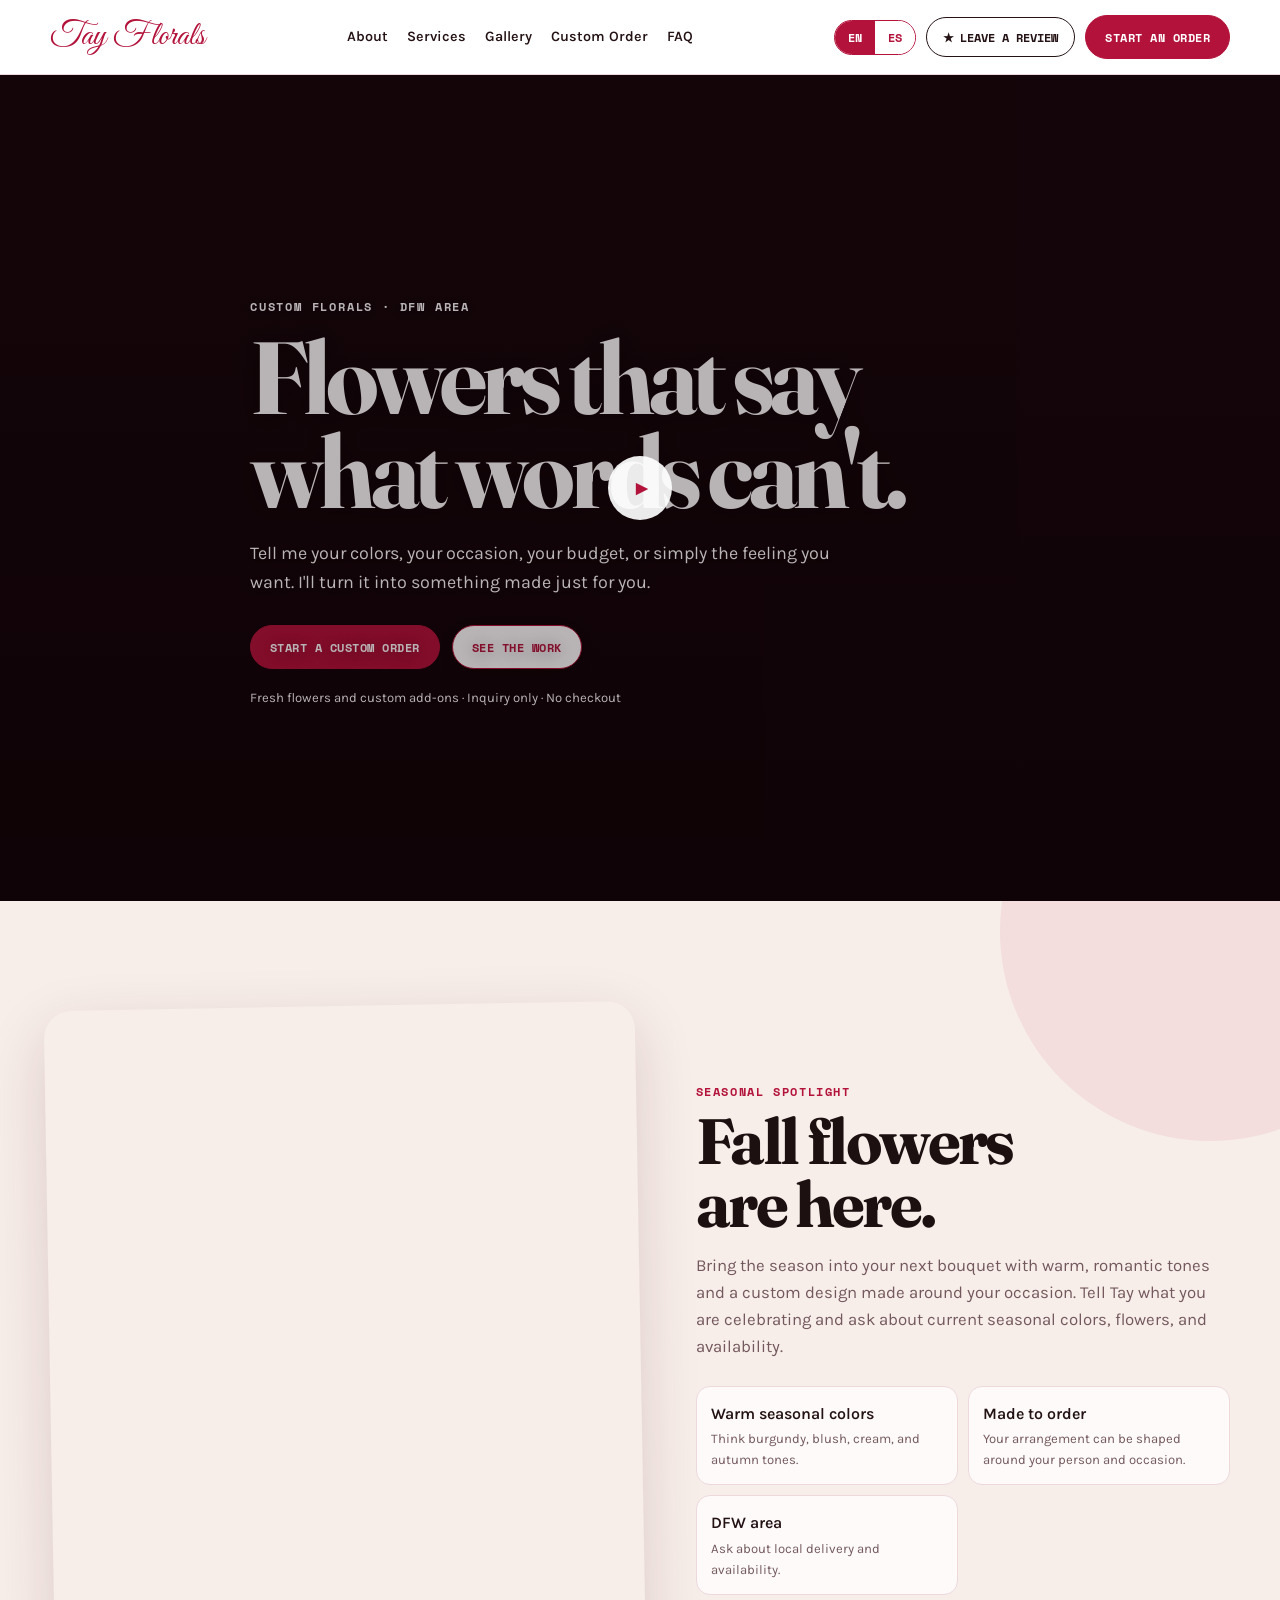
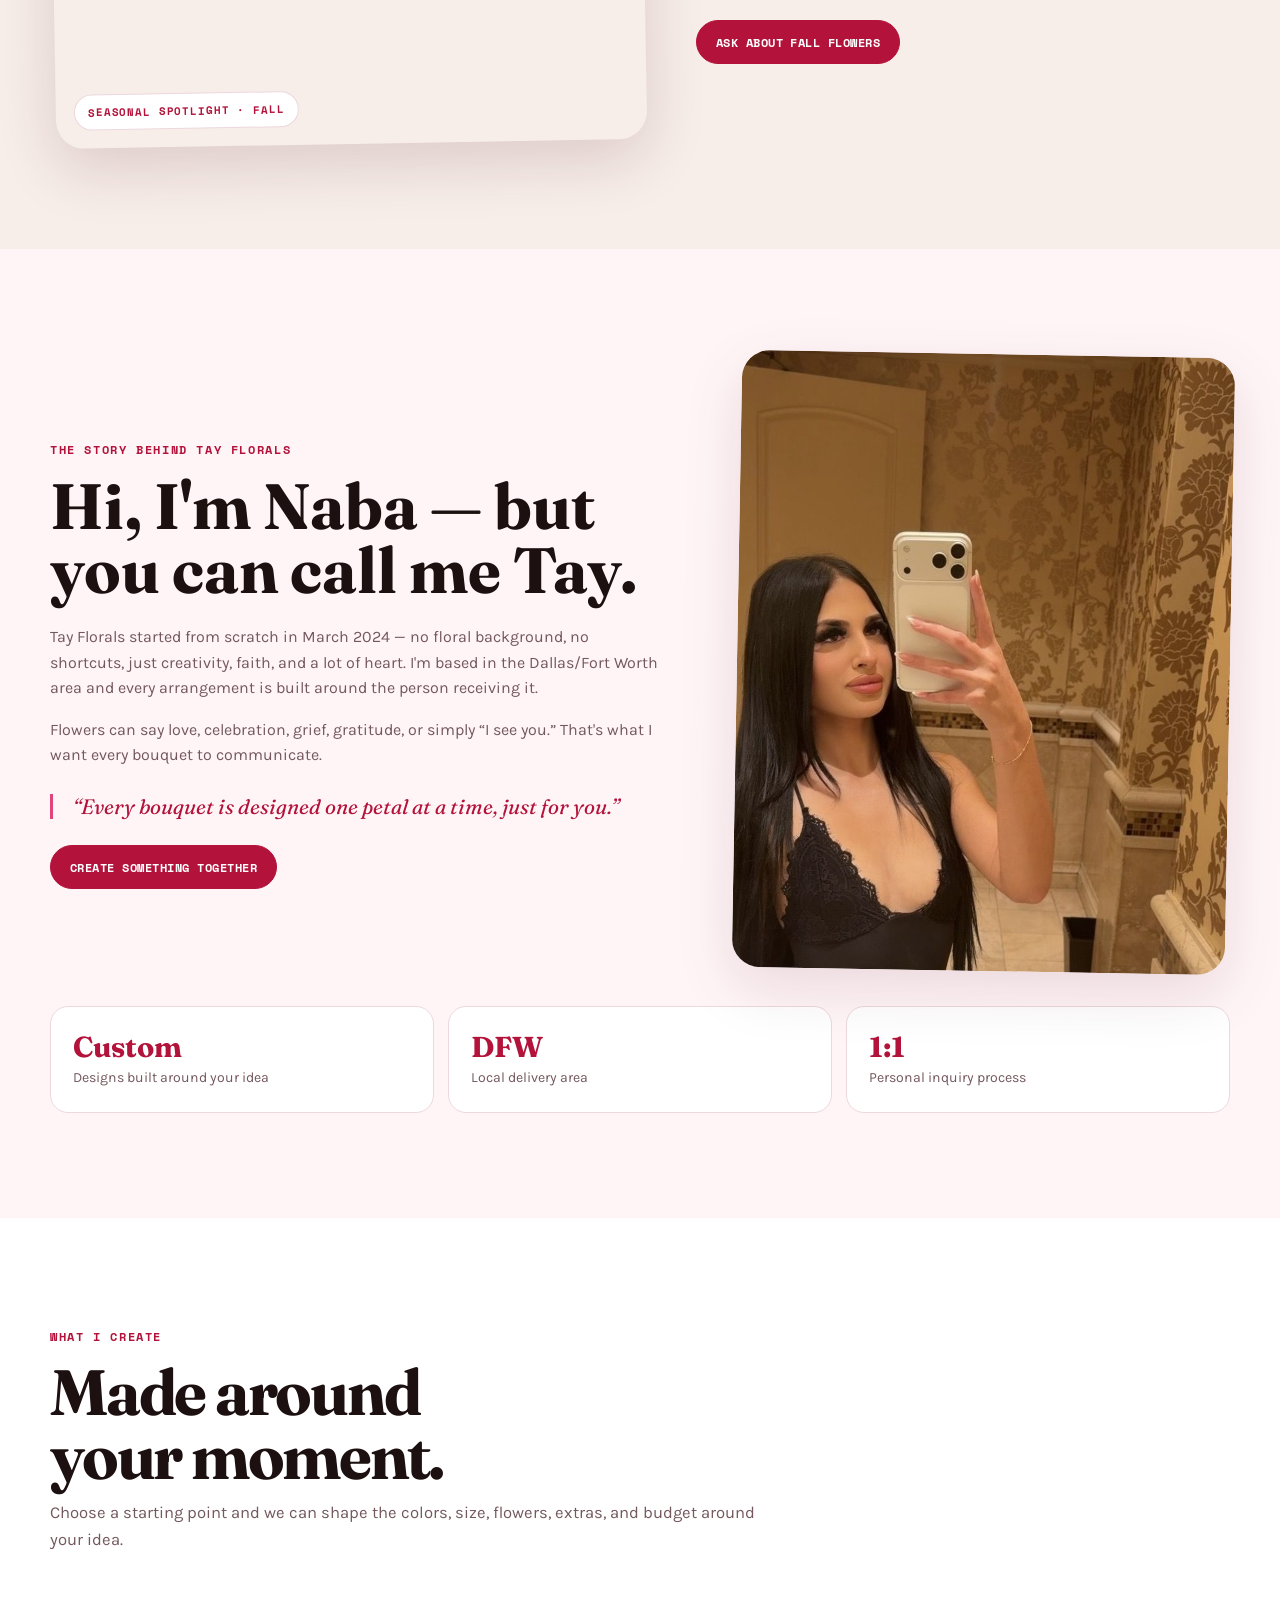
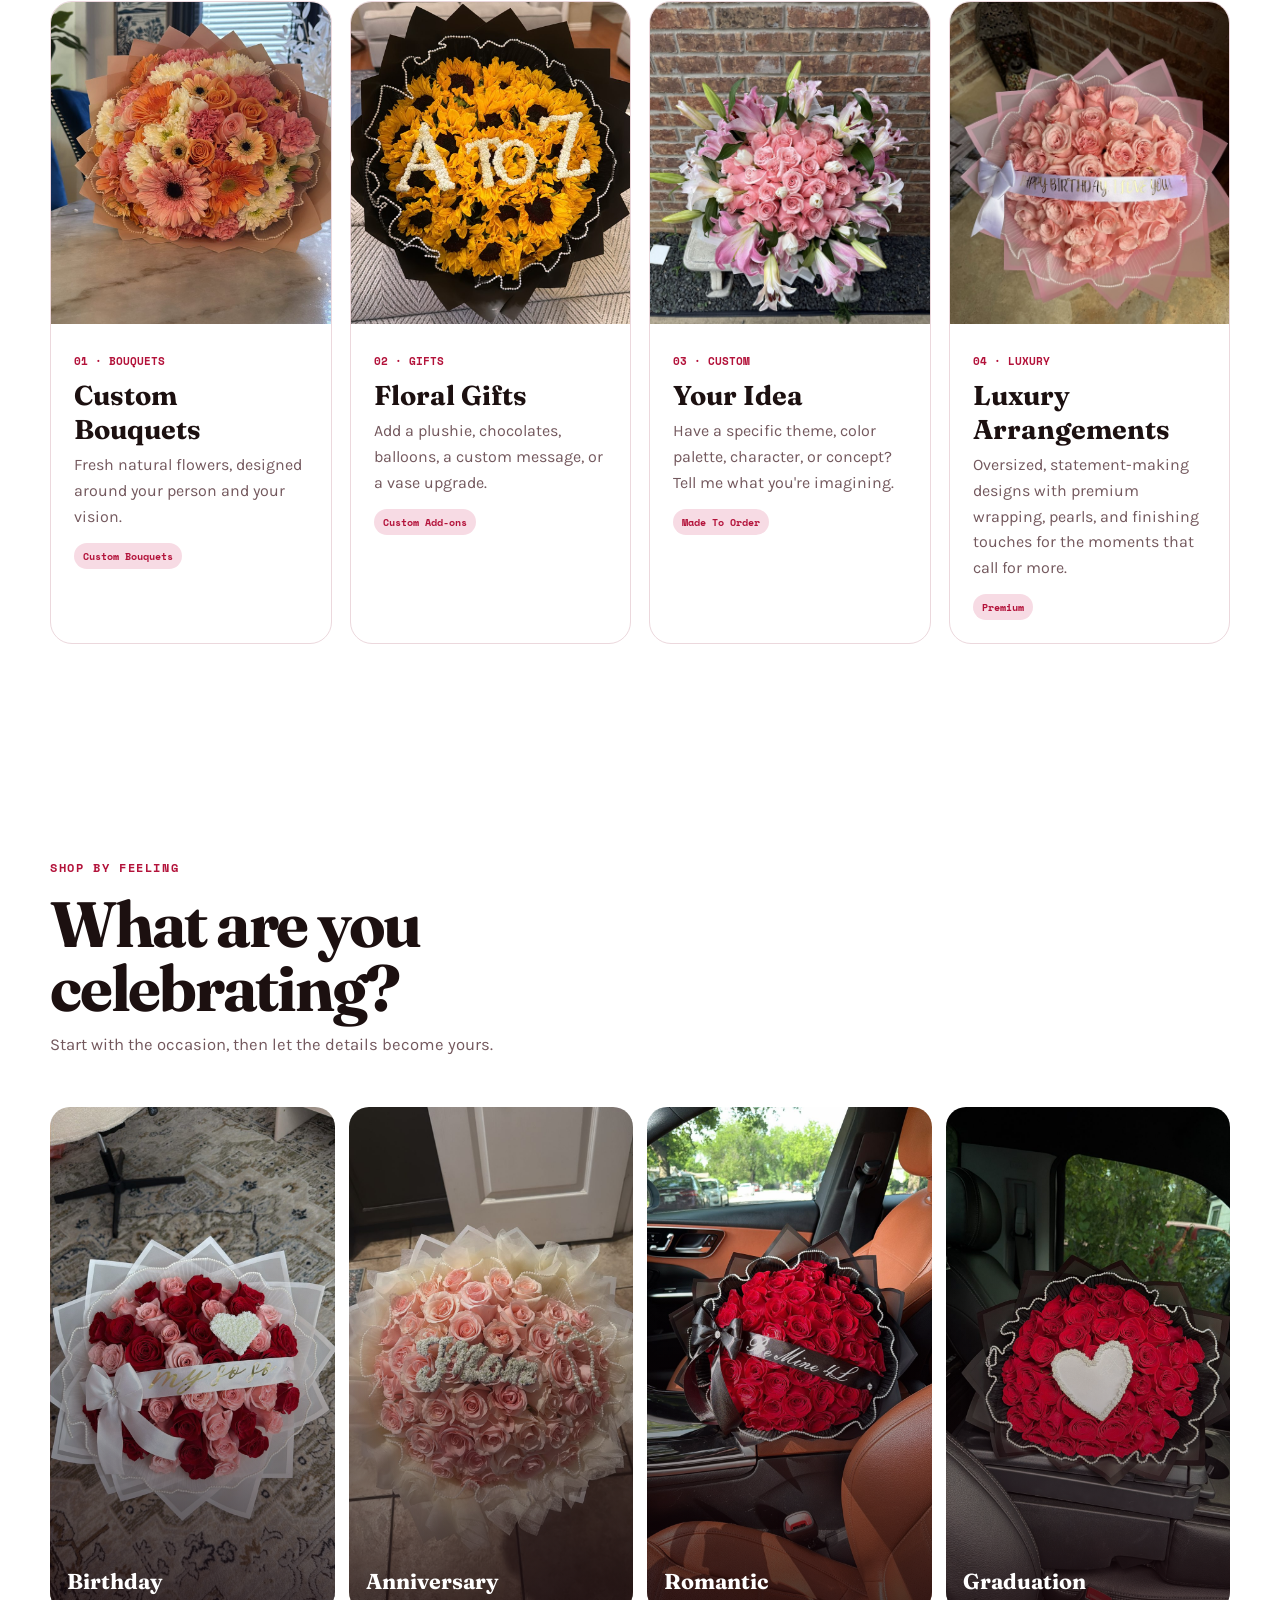
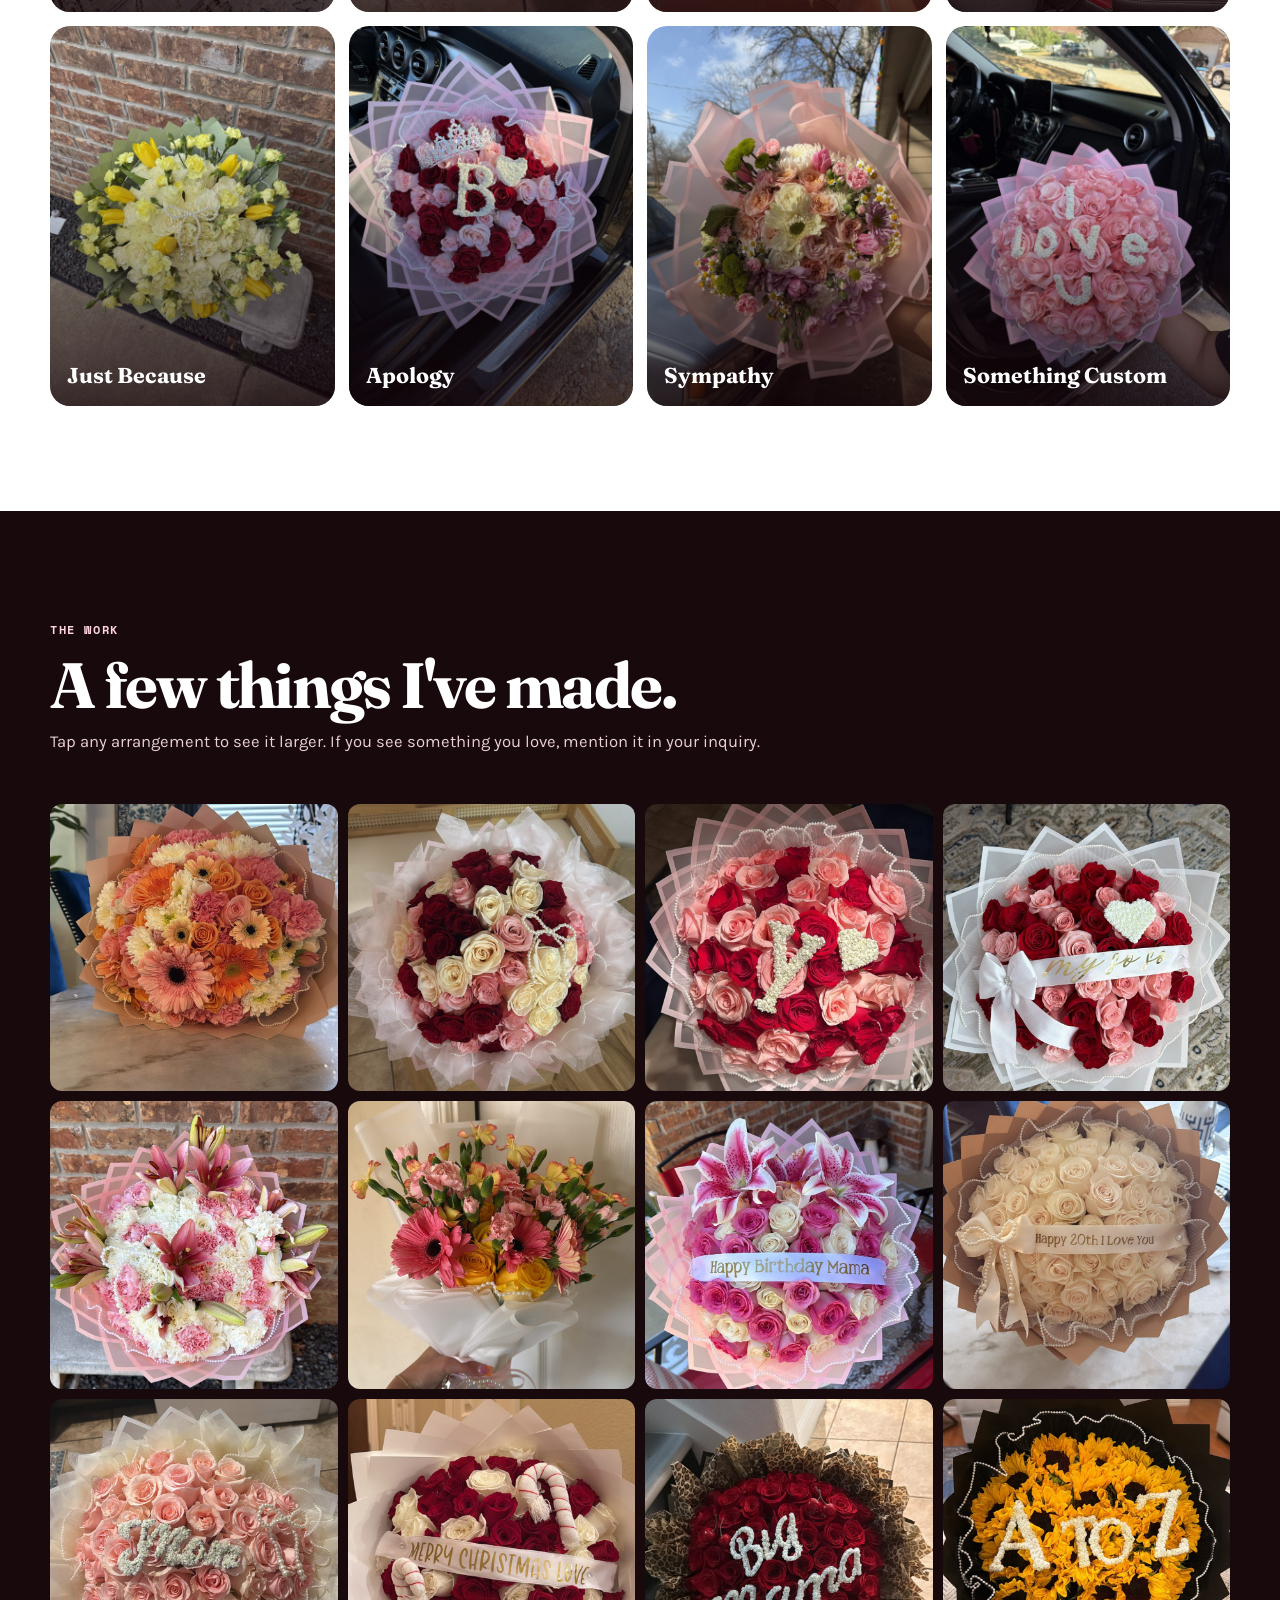
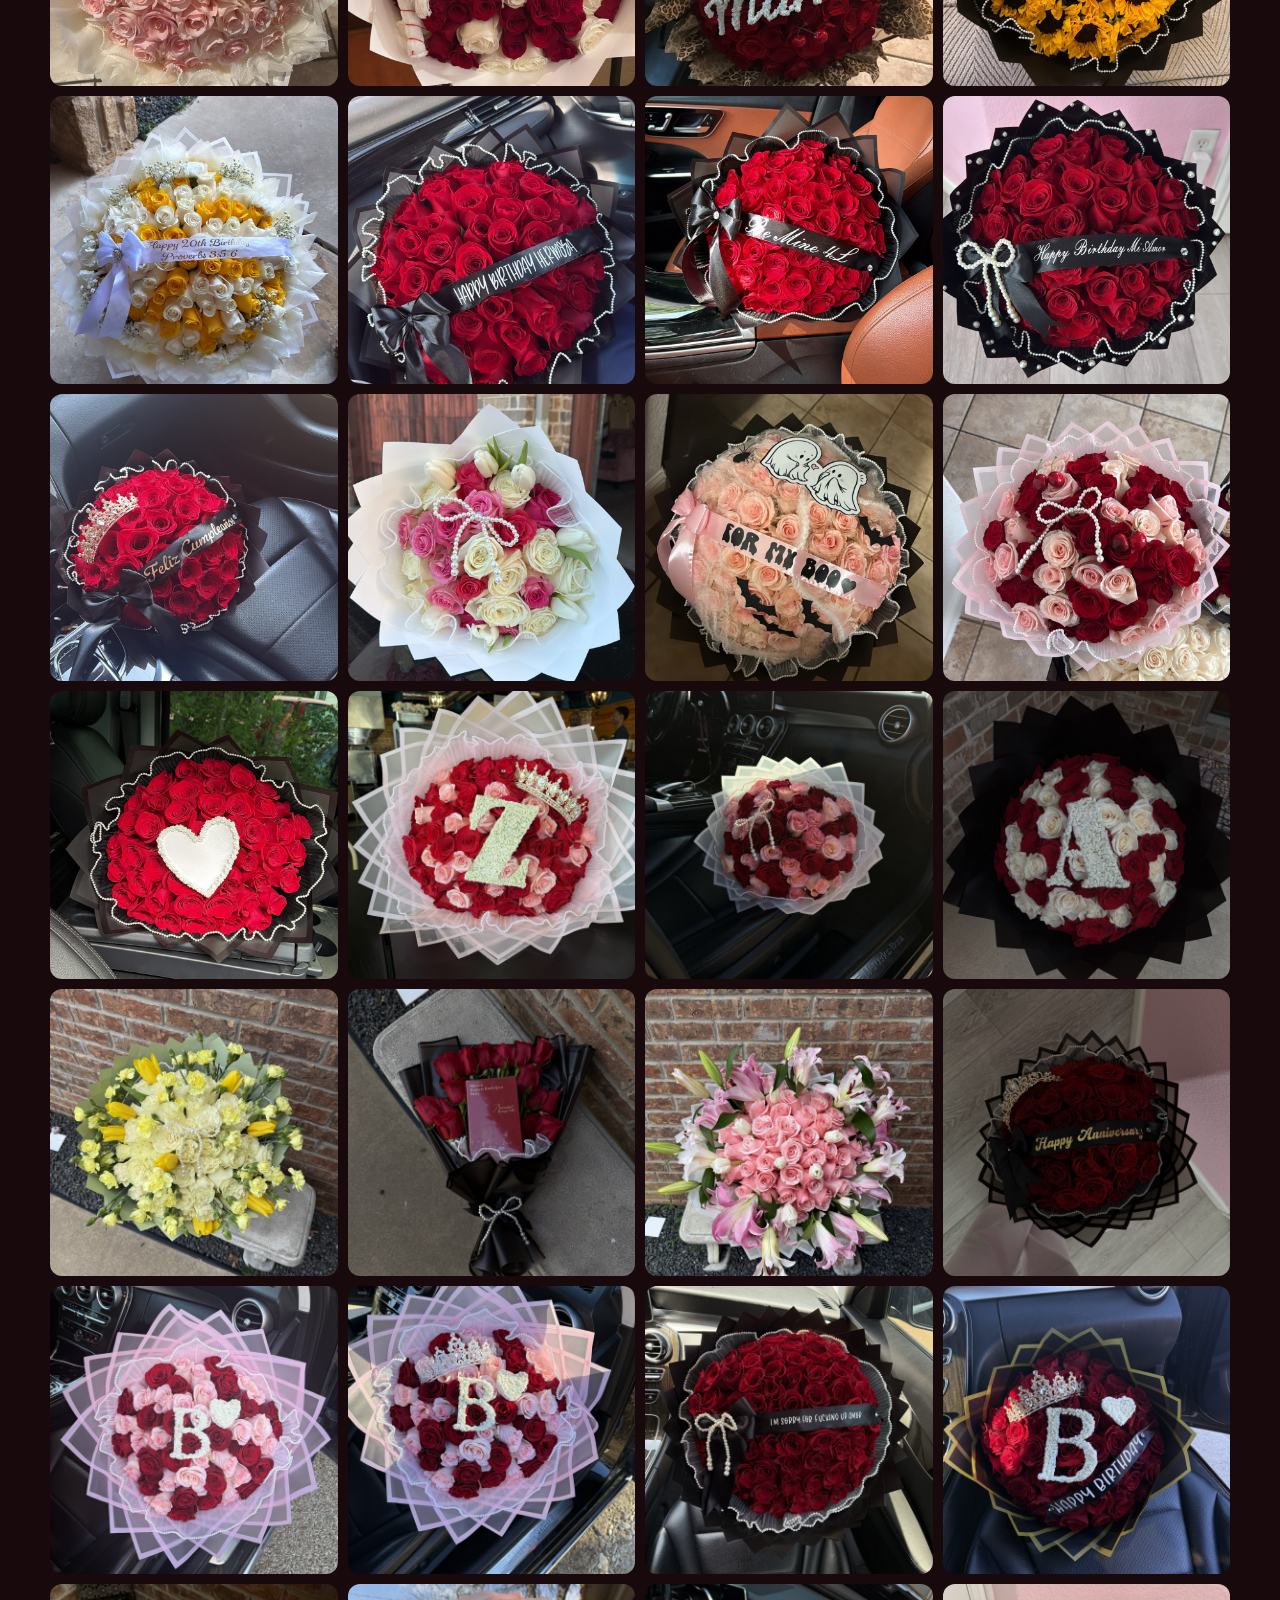
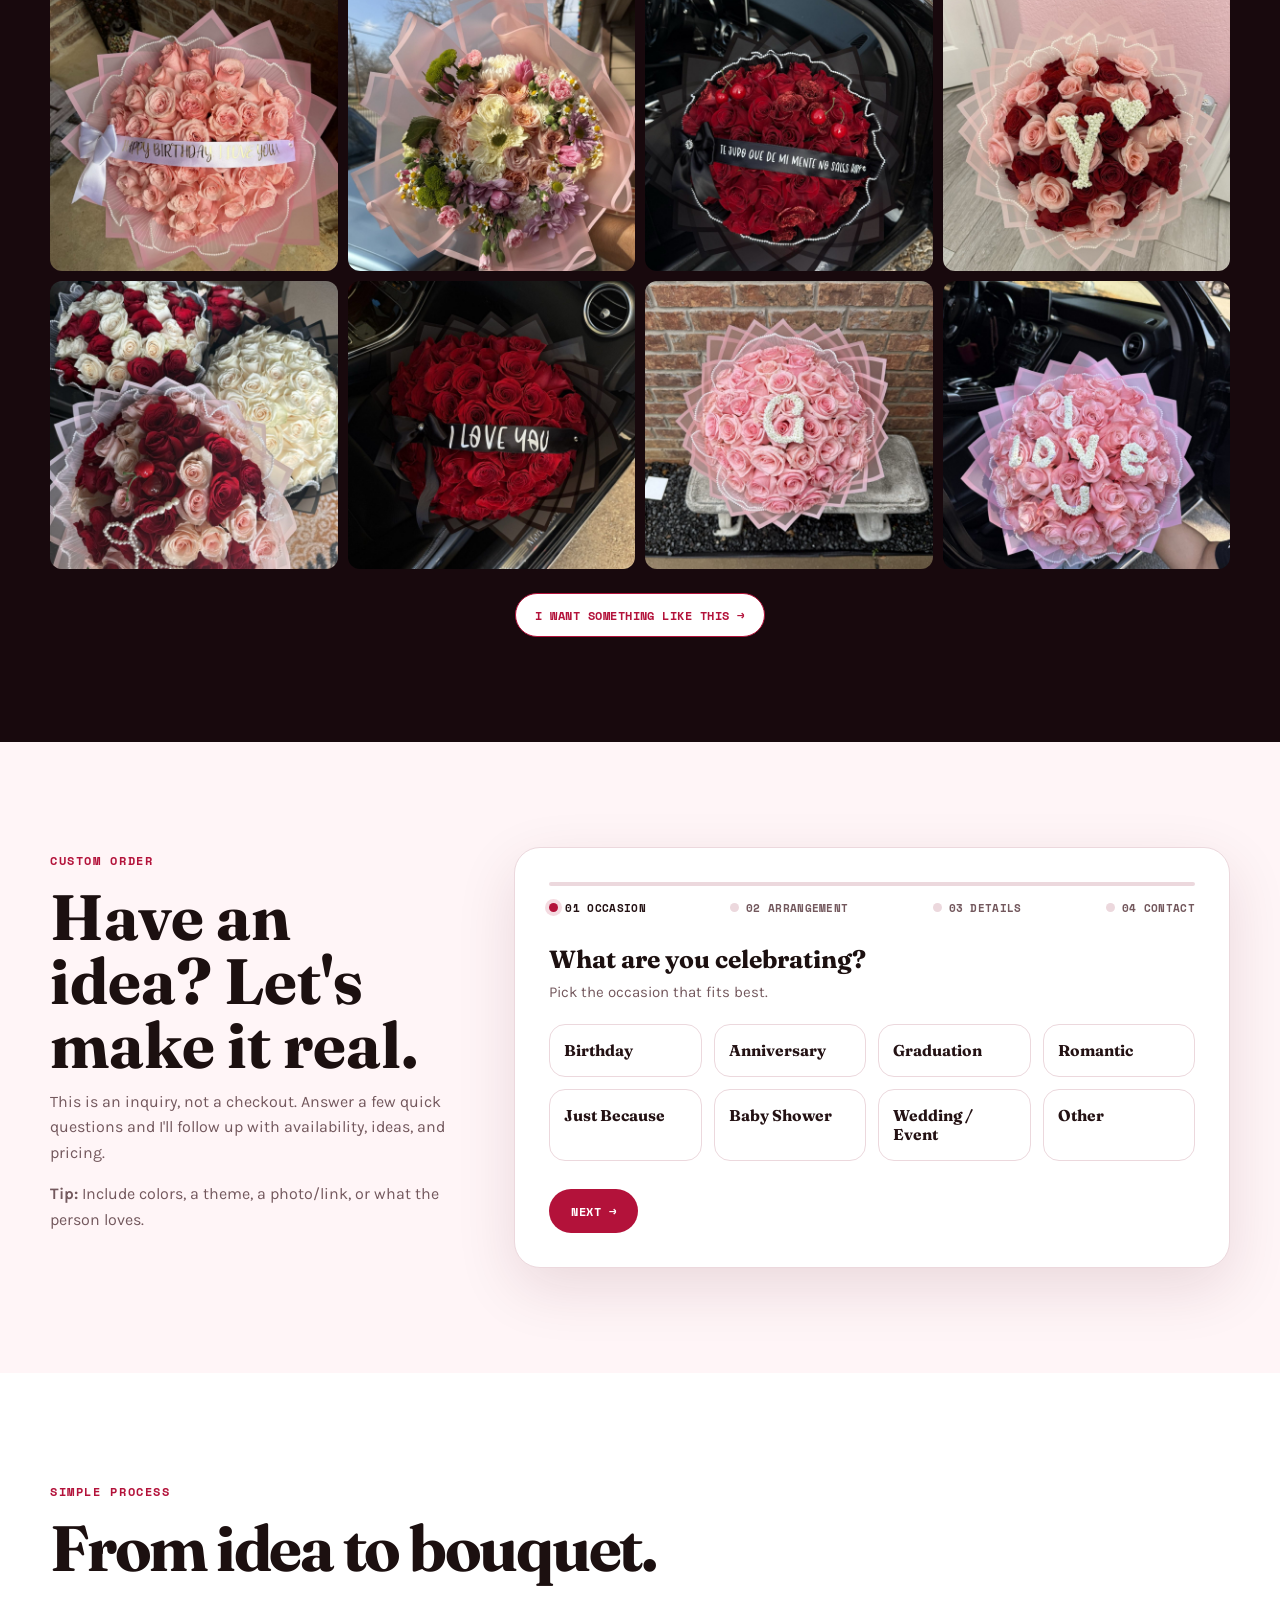
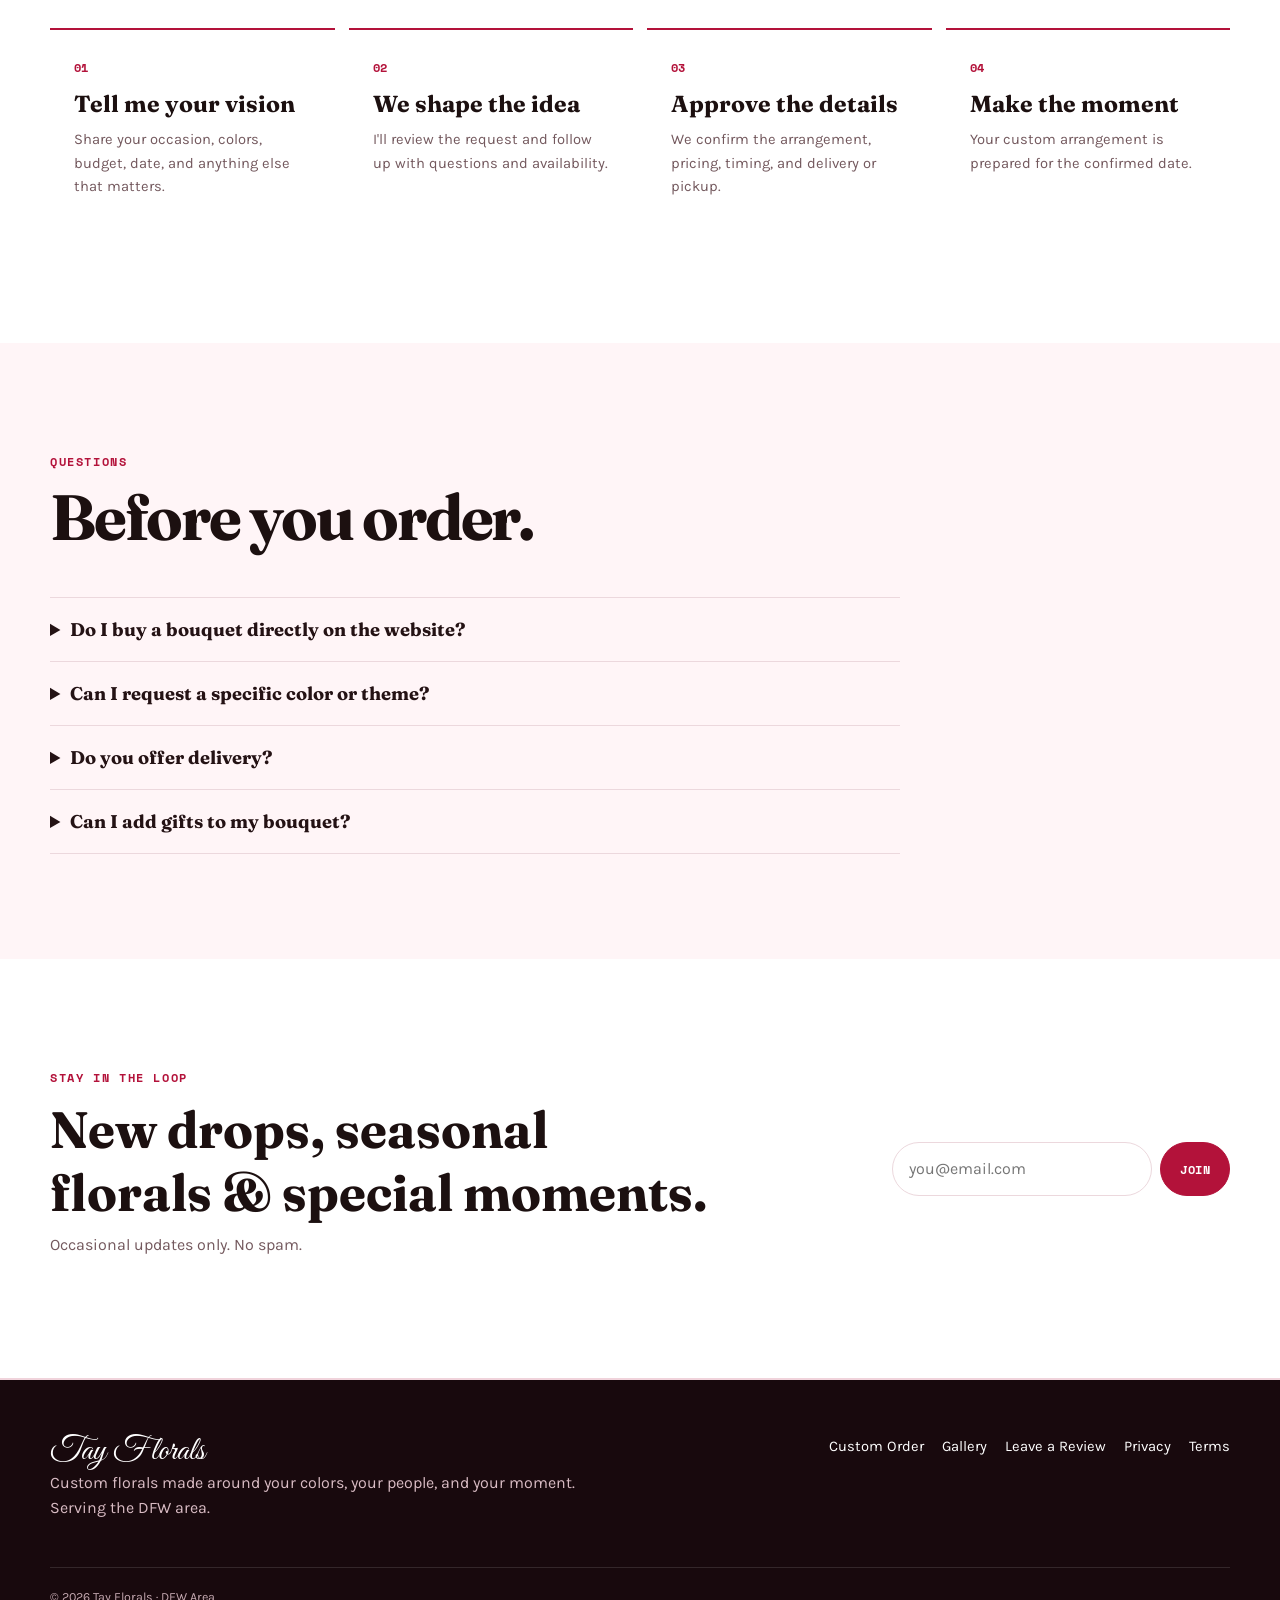
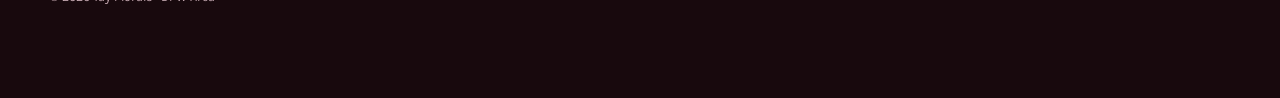
==== index.html @ 1d7110c0 "Add multi-step inquiry wizard, header review/lang updates, flower favicon Replace single-page inquir" ====
<!doctype html>
<html lang="en">
<head>
<meta charset="UTF-8">
<meta name="viewport" content="width=device-width, initial-scale=1.0">
<meta name="theme-color" content="#b3123a">
<meta name="description" content="Tay Florals creates custom bouquets and floral gifts across the DFW area. Fresh flowers, custom add-ons, and local delivery.">
<meta property="og:type" content="website"><meta property="og:site_name" content="Tay Florals"><meta property="og:title" content="Tay Florals | Custom Florals in DFW"><meta property="og:description" content="Flowers made around your person, your colors, and your moment.">
<title>Tay Florals | Custom Florals in DFW</title>
<link rel="icon" href="data:image/svg+xml,<svg xmlns=%22http://www.w3.org/2000/svg%22 viewBox=%220 0 100 100%22><text y=%22.9em%22 font-size=%2290%22>🌸</text></svg>">
<link rel="preconnect" href="https://fonts.googleapis.com"><link rel="stylesheet" href="https://fonts.googleapis.com/css2?family=Fraunces:ital,opsz,wght@0,9..144,500;0,9..144,600;0,9..144,700;0,9..144,900;1,9..144,500;1,9..144,600&family=Karla:wght@400;500;600;700&family=Space+Mono:wght@400;700&family=Great+Vibes&display=swap"><link rel="stylesheet" href="assets/site.css">
<style>
:root{--r:#b3123a;--p:#f7dbe4;--b:#fff5f7;--i:#241214;--m:#73585d;--l:#ecd8dd;--d:#18090d;--s:0 20px 60px rgba(86,17,35,.12)}*{box-sizing:border-box}html{scroll-behavior:smooth}body{background:#fff;color:var(--i);font-family:Karla,sans-serif;line-height:1.6}a{color:inherit}.w{width:min(1180px,calc(100% - 40px));margin:auto}.ey{font:700 .72rem/1 "Space Mono",monospace;letter-spacing:.14em;text-transform:uppercase;color:var(--r)}
.nav{position:sticky;top:0;z-index:100;background:rgba(255,255,255,.94);backdrop-filter:blur(18px);border-bottom:1px solid var(--l)}.navin{min-height:74px;display:flex;align-items:center;justify-content:space-between;gap:20px}.logo{font:400 2.15rem/1 "Great Vibes",cursive;color:var(--r);text-decoration:none}.links{display:flex;gap:19px;align-items:center}.links a{font-size:.9rem;font-weight:600;text-decoration:none}.links a:hover{color:var(--r)}.actions{display:flex;align-items:center;gap:10px}.lang{display:flex;border:1.5px solid var(--r);border-radius:999px;overflow:hidden}.lang button{border:0;background:#fff;padding:8px 13px;font:700 .72rem "Space Mono",monospace;color:var(--r);cursor:pointer}.lang button.active{background:var(--r);color:#fff}.reviewBtn{display:inline-flex;align-items:center;gap:6px;padding:10px 16px;border-radius:999px;border:1.5px solid var(--i);color:var(--i);text-decoration:none;font:700 .76rem "Space Mono",monospace;text-transform:uppercase;transition:.2s;white-space:nowrap}.reviewBtn:hover{background:var(--i);color:#fff}.menu{display:none;border:1px solid var(--l);background:#fff;border-radius:8px;padding:8px}.menu span{display:block;width:20px;height:2px;background:var(--i);margin:4px}.btn{display:inline-flex;align-items:center;justify-content:center;border-radius:999px;padding:12px 19px;border:1px solid var(--r);background:var(--r);color:#fff;text-decoration:none;font:700 .76rem "Space Mono",monospace;text-transform:uppercase;transition:.2s}.btn:hover{transform:translateY(-2px);box-shadow:0 10px 25px rgba(179,18,58,.2)}.btn.light{background:#fff;color:var(--r)}
.hero{min-height:calc(100svh - 74px);position:relative;overflow:hidden;background:var(--d);display:grid;align-items:end;padding:0}.media{position:absolute;inset:0;display:grid;grid-template-columns:repeat(3,1fr);gap:3px}.media div{overflow:hidden}.media video{width:100%;height:100%;object-fit:cover;filter:saturate(.9);pointer-events:none}.hero:after{content:"";position:absolute;inset:0;background:linear-gradient(180deg,rgba(20,4,9,.08),rgba(20,4,9,.22) 42%,rgba(20,4,9,.86))}.heroPlayBtn{display:none;position:absolute;inset:0;z-index:3;width:100%;height:100%;align-items:center;justify-content:center;background:rgba(20,4,9,.3);border:0;cursor:pointer}.heroPlayBtn.show{display:flex}.heroPlayBtn span{width:64px;height:64px;border-radius:50%;background:rgba(255,255,255,.92);display:flex;align-items:center;justify-content:center;font-size:1.3rem;color:var(--r);padding-left:4px}.heroCopy{position:relative;z-index:2;color:#fff;padding:100px 0 70px;max-width:780px}.kicker{font:700 .75rem "Space Mono",monospace;letter-spacing:.15em;text-transform:uppercase;color:#ffdce6}.hero h1{font:700 clamp(3.2rem,8vw,7.2rem)/.92 Fraunces,serif;letter-spacing:-.045em;margin:15px 0 22px;color:#fff}.hero h1 em{font-weight:500}.hero p{font-size:1.12rem;max-width:620px;color:#fff0f3}.heroBtns{display:flex;flex-wrap:wrap;gap:12px;margin-top:28px}.heroNote{margin-top:18px;font-size:.82rem;color:#ffdfe7}
.sec{padding:105px 0}.blush{background:var(--b)}.dark{background:var(--d);color:#fff}.head{max-width:720px;margin-bottom:48px}.head h2{font:700 clamp(2.3rem,5vw,4.4rem)/1 Fraunces,serif;letter-spacing:-.035em;margin:12px 0}.head p{color:var(--m);font-size:1.04rem}.dark .head p{color:#e9cfd6}.story{display:grid;grid-template-columns:1fr .8fr;gap:70px;align-items:center}.story h2{font:700 clamp(2.4rem,5vw,4.5rem)/1 Fraunces,serif;margin:12px 0 22px}.story p{max-width:64ch;color:var(--m)}.quote{font:italic 1.3rem Fraunces,serif;color:var(--r)!important;margin:26px 0}.photo{border-radius:28px;overflow:hidden;box-shadow:var(--s);transform:rotate(1deg)}.photo img{width:100%;aspect-ratio:4/5;object-fit:cover}.proof{display:grid;grid-template-columns:repeat(3,1fr);gap:14px;margin-top:35px}.proof div{background:#fff;border:1px solid var(--l);border-radius:18px;padding:22px}.proof strong{display:block;font:700 1.8rem Fraunces,serif;color:var(--r)}.proof span{font-size:.88rem;color:var(--m)}
.services{display:grid;grid-template-columns:repeat(4,1fr);gap:18px}.service{background:#fff;border:1px solid var(--l);border-radius:22px;overflow:hidden;transition:.25s}.service:hover{transform:translateY(-5px);box-shadow:var(--s)}.serviceImg{aspect-ratio:4/4.6;overflow:hidden;background:var(--p)}.serviceImg img{width:100%;height:100%;object-fit:cover}.serviceBody{padding:23px}.num{font:700 .67rem "Space Mono",monospace;color:var(--r)}.service h3{font:700 1.7rem Fraunces,serif;margin:6px 0}.service p{color:var(--m);margin:0}.tag{display:inline-block;margin-top:14px;padding:5px 9px;border-radius:999px;background:var(--p);color:var(--r);font:700 .65rem "Space Mono",monospace}
.choice{display:grid;grid-template-columns:1fr 1fr;gap:18px}.choiceCard{border:1px solid var(--l);border-radius:24px;padding:34px;background:#fff}.choiceCard.featured{background:var(--r);color:#fff;border-color:var(--r)}.choiceCard h3{font:700 2rem Fraunces,serif;margin:8px 0}.choiceCard p{color:var(--m)}.choiceCard.featured p{color:#ffe6ed}.list{padding:0;margin:22px 0 0;list-style:none}.list li{padding:10px 0;border-top:1px solid var(--l)}.featured .list li{border-color:rgba(255,255,255,.2)}
.occasions{display:grid;grid-template-columns:repeat(4,1fr);gap:14px}.occasion{position:relative;min-height:210px;border-radius:20px;overflow:hidden;text-decoration:none;background:#ddd}.occasion img{width:100%;height:100%;object-fit:cover;transition:transform .4s}.occasion:after{content:"";position:absolute;inset:0;background:linear-gradient(transparent 30%,rgba(20,5,9,.78))}.occasion span{position:absolute;z-index:2;bottom:17px;left:17px;color:#fff;font:700 1.35rem Fraunces,serif}.occasion:hover img{transform:scale(1.05)}
.gallery{display:grid;grid-template-columns:repeat(4,1fr);gap:10px}.gallery button{padding:0;border:0;background:none;aspect-ratio:1;overflow:hidden;border-radius:12px;cursor:pointer}.gallery img{width:100%;height:100%;object-fit:cover;transition:.35s}.gallery button:hover img{transform:scale(1.05)}.center{text-align:center;margin-top:24px}.modal{position:fixed;inset:0;z-index:200;background:rgba(12,3,6,.9);display:none;align-items:center;justify-content:center;padding:25px}.modal.open{display:flex}.modal img{max-width:min(92vw,900px);max-height:88vh;object-fit:contain;border-radius:12px}.modal button{position:absolute;top:18px;right:22px;border:0;background:#fff;border-radius:999px;width:42px;height:42px;font-size:1.5rem;cursor:pointer}
.order{display:grid;grid-template-columns:.75fr 1.25fr;gap:35px;align-items:start}.orderCopy{position:sticky;top:110px}.orderCopy h2{font:700 clamp(2.5rem,5vw,4.3rem)/1 Fraunces,serif;margin:12px 0}.orderCopy p{color:var(--m)}.form{background:#fff;border:1px solid var(--l);border-radius:26px;padding:30px;box-shadow:var(--s)}.form h3{font:700 1.45rem Fraunces,serif;margin:0 0 18px}.grid{display:grid;grid-template-columns:1fr 1fr;gap:14px}.field{display:flex;flex-direction:column;gap:6px;margin-bottom:14px}.field.full{grid-column:1/-1}.field label{font:700 .7rem "Space Mono",monospace;text-transform:uppercase}.field input,.field select,.field textarea{width:100%;border:1px solid var(--l);border-radius:10px;background:#fff;padding:12px 13px;font:inherit;color:var(--i)}.field textarea{min-height:120px;resize:vertical}.field input:focus,.field select:focus,.field textarea:focus{outline:2px solid #f0a3b9;border-color:var(--r)}.note{font-size:.78rem;color:var(--m);margin-top:12px}
.wizard{background:#fff;border:1px solid var(--l);border-radius:26px;padding:34px;box-shadow:var(--s)}.wizProgress{margin-bottom:28px}.wizBarTrack{height:4px;background:var(--l);border-radius:999px;overflow:hidden;margin-bottom:14px}.wizBarFill{height:100%;width:10%;background:var(--r);border-radius:999px;transition:width .4s ease}.wizGroups{display:flex;justify-content:space-between;gap:8px;flex-wrap:wrap}.wizGroups span{font:700 .66rem "Space Mono",monospace;text-transform:uppercase;color:var(--m);letter-spacing:.03em;position:relative;padding-left:16px}.wizGroups span:before{content:"";position:absolute;left:0;top:3px;width:9px;height:9px;border-radius:50%;background:var(--l);transition:.25s}.wizGroups span.done:before{background:var(--r)}.wizGroups span.active{color:var(--i)}.wizGroups span.active:before{background:var(--r);box-shadow:0 0 0 4px rgba(179,18,58,.15)}.wizStepLabel{display:none;font:700 .7rem "Space Mono",monospace;text-transform:uppercase;color:var(--r)}.wizStep{display:none}.wizStep.active{display:block;animation:wizIn .35s ease}@keyframes wizIn{from{opacity:0;transform:translateY(8px)}to{opacity:1;transform:none}}.wizStep h3{font:700 1.55rem Fraunces,serif;margin:0 0 6px}.wizStep .wizSub{color:var(--m);margin:0 0 20px;font-size:.94rem}.wizCards{display:grid;grid-template-columns:repeat(auto-fill,minmax(148px,1fr));gap:12px}.wizCard{border:1.5px solid var(--l);border-radius:16px;padding:16px 14px;background:#fff;cursor:pointer;text-align:left;font:inherit;color:var(--i);transition:.2s;display:flex;flex-direction:column;gap:6px}.wizCard:hover{border-color:var(--r);transform:translateY(-2px)}.wizCard.sel{border-color:var(--r);background:var(--p);box-shadow:0 6px 18px rgba(179,18,58,.15)}.wizCard strong{font:700 .98rem Fraunces,serif}.wizSwatch{width:100%;height:32px;border-radius:10px}.wizNav{display:flex;justify-content:space-between;align-items:center;margin-top:28px;gap:12px}.wizNav .btn{padding:13px 22px;border:0;cursor:pointer}.wizBack{background:none;border:0;color:var(--m);font:700 .78rem "Space Mono",monospace;text-transform:uppercase;cursor:pointer;padding:10px 4px}.wizBack:hover{color:var(--r)}.wizBack[hidden]{visibility:hidden}.wizHint{margin-top:14px;padding:12px 14px;border-radius:12px;background:var(--p);color:var(--r);font-size:.85rem;display:none;line-height:1.5}.wizHint.show{display:block}.wizField{display:flex;flex-direction:column;gap:6px;margin-top:16px}.wizField label{font:700 .7rem "Space Mono",monospace;text-transform:uppercase;color:var(--m)}.wizField input,.wizField textarea{border:1px solid var(--l);border-radius:10px;padding:12px 13px;font:inherit;color:var(--i);width:100%}.wizField textarea{min-height:120px;resize:vertical}.wizField input:focus,.wizField textarea:focus{outline:2px solid #f0a3b9;border-color:var(--r)}.wizRow{display:grid;grid-template-columns:1fr 1fr;gap:14px}.wizReveal{display:none;margin-top:18px}.wizReveal.show{display:block;animation:wizIn .3s ease}.wizSummary{border:1px solid var(--l);border-radius:16px;overflow:hidden}.wizSummary div{display:flex;justify-content:space-between;gap:14px;padding:12px 16px;border-top:1px solid var(--l);font-size:.9rem}.wizSummary div:first-child{border-top:0}.wizSummary b{color:var(--m);font:700 .66rem "Space Mono",monospace;text-transform:uppercase;min-width:110px}.wizSummary span{text-align:right;color:var(--i)}.wizDone{text-align:center;padding:20px 4px}.wizDone .emoji{font-size:2.6rem}.wizDone h3{font:700 2rem Fraunces,serif;margin:14px 0 8px}.wizDone p{color:var(--m);max-width:46ch;margin:0 auto 22px}.wizUpload{border:1.5px dashed var(--l);border-radius:14px;padding:16px;text-align:center;cursor:pointer;color:var(--m);font-size:.85rem;display:block}.wizUpload:hover{border-color:var(--r);color:var(--r)}.wizFileName{font-size:.8rem;color:var(--r);margin-top:8px;display:none}.wizErr{color:var(--r);font-size:.85rem;margin-top:10px;display:none}.wizErr.show{display:block}
@media(max-width:650px){.wizard{padding:22px}.wizGroups{display:none}.wizStepLabel{display:block}.wizCards{grid-template-columns:repeat(2,1fr)}.wizRow{grid-template-columns:1fr}}.steps{display:grid;grid-template-columns:repeat(4,1fr);gap:14px}.step{padding:24px;border-top:2px solid var(--r)}.step b{font:700 .72rem "Space Mono",monospace;color:var(--r)}.step h3{font:700 1.45rem Fraunces,serif;margin:10px 0}.step p{color:var(--m);font-size:.92rem}.faq{max-width:850px}.faq details{border-top:1px solid var(--l);padding:20px 0}.faq details:last-child{border-bottom:1px solid var(--l)}.faq summary{cursor:pointer;font:700 1.15rem Fraunces,serif}.faq p{color:var(--m);max-width:70ch;margin:13px 0 0}.news{display:grid;grid-template-columns:1fr auto;gap:25px;align-items:center}.news h2{font:700 clamp(2rem,4vw,3.2rem) Fraunces,serif;margin:8px 0}.news p{color:var(--m)}.newsForm{display:flex;gap:8px}.newsForm input{min-width:260px;border:1px solid var(--l);border-radius:999px;padding:13px 16px;font:inherit}
.footer{padding:55px 0 90px;background:var(--d);color:#fff}.footerGrid{display:grid;grid-template-columns:1fr auto;gap:30px}.footer p{color:#d9bcc4;max-width:55ch}.footerLinks{display:flex;gap:18px;flex-wrap:wrap}.footerLinks a{color:#fff;text-decoration:none}.bottom{margin-top:30px;padding-top:20px;border-top:1px solid rgba(255,255,255,.12);font-size:.78rem;color:#c6aab2}.sticky{display:none;position:fixed;bottom:0;left:0;right:0;z-index:90;padding:10px;background:rgba(255,255,255,.96);border-top:1px solid var(--l)}.sticky .btn{width:100%}
@media(max-width:980px){.links{display:none}.menu{display:block}.actions>.btn{display:none}.reviewBtn span{display:none}.reviewBtn{padding:10px 12px}.story,.order{grid-template-columns:1fr}.orderCopy{position:static}.services{grid-template-columns:1fr 1fr}.occasions{grid-template-columns:1fr 1fr}.steps{grid-template-columns:1fr 1fr}.news{grid-template-columns:1fr}}
@media(max-width:650px){.w{width:min(100% - 28px,1180px)}.sec{padding:72px 0}.logo{font-size:1.7rem}.actions{gap:8px}.lang button{padding:9px 12px;font-size:.74rem}.hero{min-height:auto;display:block}.media{position:static;height:38vh;min-height:220px}.hero:after{content:none}.heroCopy{padding:32px 0 44px;max-width:none;text-shadow:none}.hero h1{font-size:clamp(2.6rem,12vw,4rem);text-shadow:none}.hero p{font-size:1rem;color:#fff0f3!important;text-shadow:none}.hero .kicker,.heroNote{text-shadow:none}.services,.choice{grid-template-columns:1fr}.proof{grid-template-columns:1fr}.gallery{grid-template-columns:repeat(2,1fr)}.grid{grid-template-columns:1fr}.field.full{grid-column:auto}.form{padding:21px}.steps{grid-template-columns:1fr}.newsForm{flex-direction:column}.newsForm input{min-width:0}.sticky{display:block}.footer{padding:44px 0 100px;text-align:center}.footerGrid{grid-template-columns:1fr;gap:22px;justify-items:center;text-align:center}.footer p{max-width:36ch}.footerLinks{justify-content:center;gap:14px 20px}}
@media(prefers-reduced-motion:reduce){*{scroll-behavior:auto!important;transition:none!important}}

/* HERO READABILITY FIX */
.hero:after{background:linear-gradient(180deg,rgba(12,2,6,.38) 0%,rgba(12,2,6,.48) 34%,rgba(12,2,6,.90) 100%)!important}
.heroCopy{text-shadow:0 2px 18px rgba(0,0,0,.48)}
.hero h1{text-shadow:0 3px 24px rgba(0,0,0,.62)}
.hero p{color:#fff!important;text-shadow:0 2px 10px rgba(0,0,0,.55)}
.hero .kicker{color:#fff!important;text-shadow:0 2px 10px rgba(0,0,0,.55)}
.heroNote{color:#fff!important;text-shadow:0 2px 10px rgba(0,0,0,.55)}
.heroBtns .btn.light{box-shadow:0 5px 22px rgba(0,0,0,.22)}

/* SEASONAL SPOTLIGHT */
.seasonal{position:relative;overflow:hidden;background:#f7eee9;color:#241214}
.seasonal:before{content:"";position:absolute;width:420px;height:420px;border-radius:50%;background:rgba(179,18,58,.07);right:-140px;top:-180px}
.seasonalGrid{display:grid;grid-template-columns:1.05fr .95fr;gap:55px;align-items:center}
.seasonalArt{position:relative;border-radius:28px;overflow:hidden;box-shadow:0 20px 60px rgba(86,17,35,.16);transform:rotate(-1deg)}
.seasonalArt img{display:block;width:100%;aspect-ratio:4/5;object-fit:cover}
.seasonalBadge{position:absolute;left:18px;bottom:18px;background:#fff;border:1px solid #ecd8dd;border-radius:999px;padding:9px 13px;font:700 .68rem "Space Mono",monospace;color:#b3123a;text-transform:uppercase;letter-spacing:.08em}
.seasonalCopy{position:relative;z-index:1}
.seasonalCopy h2{font:700 clamp(2.6rem,5vw,4.8rem)/.98 Fraunces,serif;letter-spacing:-.04em;margin:12px 0 18px}
.seasonalCopy p{max-width:58ch;color:#73585d;font-size:1.05rem}
.seasonalBullets{display:grid;grid-template-columns:1fr 1fr;gap:10px;margin:25px 0}
.seasonalBullets div{background:rgba(255,255,255,.72);border:1px solid #ecd8dd;border-radius:14px;padding:14px;font-weight:600}
.seasonalBullets span{display:block;color:#73585d;font-size:.82rem;font-weight:400;margin-top:2px}
@media(max-width:980px){.seasonalGrid{grid-template-columns:1fr;gap:35px}.seasonalArt{order:2}}
@media(max-width:650px){.seasonalBullets{grid-template-columns:1fr}.seasonalArt img{aspect-ratio:1/1}}

</style>
</head>
<body>
<header class="nav"><div class="w navin"><a class="logo" href="#home">Tay Florals</a><nav class="links"><a href="#about">About</a><a href="#services">Services</a><a href="#gallery">Gallery</a><a href="#order">Custom Order</a><a href="#faq">FAQ</a></nav><div class="actions"><div class="lang"><button class="active" data-lang="en">EN</button><button data-lang="es">ES</button></div><a class="reviewBtn" href="leave-review.html">★ <span>Leave a Review</span></a><a class="btn" href="#order">Start an Order</a><button class="menu" id="menu" aria-label="Open menu"><span></span><span></span><span></span></button></div></div></header>
<main id="home">
<section class="hero"><div class="media"><div><video src="images/hero/hero1.mp4" autoplay muted loop playsinline></video></div><div><video src="images/hero/hero2.mp4" autoplay muted loop playsinline></video></div><div><video src="images/hero/hero3.mp4" autoplay muted loop playsinline></video></div></div><button type="button" id="heroPlayBtn" class="heroPlayBtn" aria-label="Play videos"><span>&#9658;</span></button><div class="w heroCopy"><div class="kicker" data-en="Custom florals · DFW area" data-es="Flores personalizadas · Área DFW">Custom florals · DFW area</div><h1 data-en="Flowers that say what words can't." data-es="Flores que dicen lo que las palabras no pueden.">Flowers that say <em>what words can't.</em></h1><p data-en="Tell me your colors, your occasion, your budget, or simply the feeling you want. I'll turn it into something made just for you." data-es="Dime tus colores, tu ocasión, tu presupuesto o simplemente lo que quieres sentir. Yo lo convierto en algo hecho especialmente para ti.">Tell me your colors, your occasion, your budget, or simply the feeling you want. I'll turn it into something made just for you.</p><div class="heroBtns"><a class="btn" href="#order" data-en="Start a custom order" data-es="Empezar un pedido">Start a custom order</a><a class="btn light" href="#gallery" data-en="See the work" data-es="Ver el trabajo">See the work</a></div><div class="heroNote">Fresh flowers and custom add-ons · Inquiry only · No checkout</div></div></section>

<section class="sec seasonal" id="seasonal">
  <div class="w seasonalGrid">
    <div class="seasonalArt">
      <video src="images/seasonal/fall-video.mp4" autoplay muted loop playsinline style="display:block;width:100%;aspect-ratio:4/5;object-fit:cover"></video>
      <div class="seasonalBadge">Seasonal spotlight · Fall</div>
    </div>
    <div class="seasonalCopy">
      <div class="ey">Seasonal spotlight</div>
      <h2>Fall flowers are here.</h2>
      <p>Bring the season into your next bouquet with warm, romantic tones and a custom design made around your occasion. Tell Tay what you are celebrating and ask about current seasonal colors, flowers, and availability.</p>
      <div class="seasonalBullets">
        <div>Warm seasonal colors<span>Think burgundy, blush, cream, and autumn tones.</span></div>
        <div>Made to order<span>Your arrangement can be shaped around your person and occasion.</span></div>
        <div>DFW area<span>Ask about local delivery and availability.</span></div>
      </div>
      <a class="btn" href="#order">Ask about Fall Flowers</a>
    </div>
  </div>
</section>

<section id="about" class="sec blush"><div class="w story"><div><span class="ey">The story behind Tay Florals</span><h2>Hi, I'm Naba — but you can call me Tay.</h2><p>Tay Florals started from scratch in March 2024 — no floral background, no shortcuts, just creativity, faith, and a lot of heart. I'm based in the Dallas/Fort Worth area and every arrangement is built around the person receiving it.</p><p>Flowers can say love, celebration, grief, gratitude, or simply “I see you.” That's what I want every bouquet to communicate.</p><p class="quote">“Every bouquet is designed one petal at a time, just for you.”</p><a class="btn" href="#order">Create something together</a></div><div class="photo"><img src="images/about/naba.jpg" alt="Naba, owner and designer of Tay Florals" loading="lazy"></div></div><div class="w proof"><div><strong>Custom</strong><span>Designs built around your idea</span></div><div><strong>DFW</strong><span>Local delivery area</span></div><div><strong>1:1</strong><span>Personal inquiry process</span></div></div></section>
<section id="services" class="sec"><div class="w"><div class="head"><span class="ey">What I create</span><h2>Made around your moment.</h2><p>Choose a starting point and we can shape the colors, size, flowers, extras, and budget around your idea.</p></div><div class="services"><article class="service"><div class="serviceImg"><img src="images/gallery/bouquet-all-01.jpg" alt="Custom bouquet by Tay Florals" loading="lazy"></div><div class="serviceBody"><span class="num">01 · BOUQUETS</span><h3>Custom Bouquets</h3><p>Fresh natural flowers, designed around your person and your vision.</p><span class="tag">Custom Bouquets</span></div></article><article class="service"><div class="serviceImg"><img src="images/gallery/bouquet-all-12.jpg" alt="Floral gift arrangement by Tay Florals" loading="lazy"></div><div class="serviceBody"><span class="num">02 · GIFTS</span><h3>Floral Gifts</h3><p>Add a plushie, chocolates, balloons, a custom message, or a vase upgrade.</p><span class="tag">Custom Add-ons</span></div></article><article class="service"><div class="serviceImg"><img src="images/gallery/bouquet-all-27.jpg" alt="Large custom floral arrangement by Tay Florals" loading="lazy"></div><div class="serviceBody"><span class="num">03 · CUSTOM</span><h3>Your Idea</h3><p>Have a specific theme, color palette, character, or concept? Tell me what you're imagining.</p><span class="tag">Made To Order</span></div></article><article class="service"><div class="serviceImg"><img src="images/gallery/bouquet-all-33.jpg" alt="Luxury floral arrangement by Tay Florals" loading="lazy"></div><div class="serviceBody"><span class="num">04 · LUXURY</span><h3>Luxury Arrangements</h3><p>Oversized, statement-making designs with premium wrapping, pearls, and finishing touches for the moments that call for more.</p><span class="tag">Premium</span></div></article></div></div></section>
<section class="sec"><div class="w"><div class="head"><span class="ey">Shop by feeling</span><h2>What are you celebrating?</h2><p>Start with the occasion, then let the details become yours.</p></div><div class="occasions"><a class="occasion" href="#order" data-occasion="Birthday"><img src="images/gallery/bouquet-all-04.jpg" alt="Birthday bouquet"><span>Birthday</span></a><a class="occasion" href="#order" data-occasion="Anniversary"><img src="images/gallery/bouquet-all-09.jpg" alt="Anniversary bouquet"><span>Anniversary</span></a><a class="occasion" href="#order" data-occasion="Romantic"><img src="images/gallery/bouquet-all-15.jpg" alt="Romantic bouquet"><span>Romantic</span></a><a class="occasion" href="#order" data-occasion="Graduation"><img src="images/gallery/bouquet-all-21.jpg" alt="Graduation bouquet"><span>Graduation</span></a><a class="occasion" href="#order" data-occasion="Just Because"><img src="images/gallery/bouquet-all-25.jpg" alt="Just because bouquet"><span>Just Because</span></a><a class="occasion" href="#order" data-occasion="Apology"><img src="images/gallery/bouquet-all-30.jpg" alt="Gift bouquet"><span>Apology</span></a><a class="occasion" href="#order" data-occasion="Sympathy"><img src="images/gallery/bouquet-all-34.jpg" alt="Sympathy flowers"><span>Sympathy</span></a><a class="occasion" href="#order" data-occasion="Custom"><img src="images/gallery/bouquet-all-40.jpg" alt="Custom bouquet"><span>Something Custom</span></a></div></div></section>
<section id="gallery" class="sec dark"><div class="w"><div class="head"><span class="ey" style="color:#ffd5df">The work</span><h2 style="color:#fff">A few things I've made.</h2><p>Tap any arrangement to see it larger. If you see something you love, mention it in your inquiry.</p></div><div class="gallery" id="galleryGrid"></div><div class="center"><a class="btn light" href="#order">I want something like this →</a></div></div></section>
<section id="order" class="sec blush"><div class="w order"><div class="orderCopy"><span class="ey">Custom order</span><h2>Have an idea? Let's make it real.</h2><p>This is an inquiry, not a checkout. Answer a few quick questions and I'll follow up with availability, ideas, and pricing.</p><p><strong>Tip:</strong> Include colors, a theme, a photo/link, or what the person loves.</p></div>
<form class="wizard" name="order" method="POST" action="/thank-you.html" data-netlify="true" netlify-honeypot="bot-field" id="orderForm" novalidate>
<input type="hidden" name="form-name" value="order"><p style="display:none"><label>Don't fill this out <input name="bot-field"></label></p>
<input type="hidden" name="occasion" id="f-occasion"><input type="hidden" name="arrangement" id="f-arrangement"><input type="hidden" name="style" id="f-style"><input type="hidden" name="budget" id="f-budget"><input type="hidden" name="delivery-method" id="f-delivery"><input type="hidden" name="contact-method" id="f-contact">
<div class="wizProgress"><div class="wizBarTrack"><div class="wizBarFill" id="wizBarFill"></div></div><div class="wizGroups" id="wizGroups"><span data-group="0">01 Occasion</span><span data-group="1">02 Arrangement</span><span data-group="2">03 Details</span><span data-group="3">04 Contact</span></div><div class="wizStepLabel" id="wizStepLabel">Step 1 of 10</div></div>

<div class="wizStep active" data-step="0" data-group="0" data-required="occasion">
<h3>What are you celebrating?</h3><p class="wizSub">Pick the occasion that fits best.</p>
<div class="wizCards" data-field="occasion" data-target="f-occasion">
<button type="button" class="wizCard" data-value="Birthday"><strong>Birthday</strong></button>
<button type="button" class="wizCard" data-value="Anniversary"><strong>Anniversary</strong></button>
<button type="button" class="wizCard" data-value="Graduation"><strong>Graduation</strong></button>
<button type="button" class="wizCard" data-value="Romantic"><strong>Romantic</strong></button>
<button type="button" class="wizCard" data-value="Just Because"><strong>Just Because</strong></button>
<button type="button" class="wizCard" data-value="Baby Shower"><strong>Baby Shower</strong></button>
<button type="button" class="wizCard" data-value="Wedding / Event"><strong>Wedding / Event</strong></button>
<button type="button" class="wizCard" data-value="Other"><strong>Other</strong></button>
</div>
<div class="wizErr" data-err="0">Please pick an occasion so I know what we're celebrating 💐</div>
<div class="wizNav"><button type="button" class="wizBack" hidden>← Back</button><button type="button" class="btn wizNext">Next →</button></div>
</div>

<div class="wizStep" data-step="1" data-group="1" data-required="arrangement">
<h3>What are you looking for?</h3><p class="wizSub">Choose the closest match — we can refine it together.</p>
<div class="wizCards" data-field="arrangement" data-target="f-arrangement">
<button type="button" class="wizCard" data-value="Bouquet"><strong>Bouquet</strong></button>
<button type="button" class="wizCard" data-value="Floral Arrangement"><strong>Floral Arrangement</strong></button>
<button type="button" class="wizCard" data-value="Gift"><strong>Gift</strong></button>
<button type="button" class="wizCard" data-value="Event Flowers"><strong>Event Flowers</strong></button>
<button type="button" class="wizCard" data-value="Custom Request"><strong>Custom Request</strong></button>
<button type="button" class="wizCard" data-value="Not Sure Yet"><strong>Not Sure Yet</strong></button>
</div>
<div class="wizErr" data-err="1">Please choose an option so I can shape your request 💐</div>
<div class="wizNav"><button type="button" class="wizBack">← Back</button><button type="button" class="btn wizNext">Next →</button></div>
</div>

<div class="wizStep" data-step="2" data-group="1" data-required="style">
<h3>What kind of look are you going for?</h3><p class="wizSub">Pick the vibe that feels most like you.</p>
<div class="wizCards" data-field="style" data-target="f-style">
<button type="button" class="wizCard" data-value="Soft & Elegant"><span class="wizSwatch" style="background:#f7dbe4"></span><strong>Soft & Elegant</strong></button>
<button type="button" class="wizCard" data-value="Romantic"><span class="wizSwatch" style="background:#b3123a"></span><strong>Romantic</strong></button>
<button type="button" class="wizCard" data-value="Bright & Colorful"><span class="wizSwatch" style="background:linear-gradient(90deg,#ff8fa3,#ffd166)"></span><strong>Bright & Colorful</strong></button>
<button type="button" class="wizCard" data-value="Luxury"><span class="wizSwatch" style="background:linear-gradient(90deg,#3a0d18,#b3123a)"></span><strong>Luxury</strong></button>
<button type="button" class="wizCard" data-value="Simple & Minimal"><span class="wizSwatch" style="background:#fff5f7;border:1px solid var(--l)"></span><strong>Simple & Minimal</strong></button>
<button type="button" class="wizCard" data-value="Bold"><span class="wizSwatch" style="background:#18090d"></span><strong>Bold</strong></button>
<button type="button" class="wizCard" data-value="Custom"><span class="wizSwatch" style="background:repeating-linear-gradient(45deg,#f7dbe4,#f7dbe4 6px,#fff 6px,#fff 12px)"></span><strong>Custom</strong></button>
</div>
<div class="wizErr" data-err="2">Please pick a style so I can match the vibe 💐</div>
<div class="wizNav"><button type="button" class="wizBack">← Back</button><button type="button" class="btn wizNext">Next →</button></div>
</div>

<div class="wizStep" data-step="3" data-group="1" data-required="budget">
<h3>What's your budget?</h3><p class="wizSub">This just helps me understand your request — it doesn't lock you into a price.</p>
<div class="wizCards" data-field="budget" data-target="f-budget">
<button type="button" class="wizCard" data-value="$50–$75"><strong>$50–$75</strong></button>
<button type="button" class="wizCard" data-value="$75–$100"><strong>$75–$100</strong></button>
<button type="button" class="wizCard" data-value="$100–$150"><strong>$100–$150</strong></button>
<button type="button" class="wizCard" data-value="$150+"><strong>$150+</strong></button>
<button type="button" class="wizCard" data-value="I'm not sure yet"><strong>I'm not sure yet</strong></button>
</div>
<div class="wizErr" data-err="3">Please pick a range so I can plan around your budget 💐</div>
<div class="wizNav"><button type="button" class="wizBack">← Back</button><button type="button" class="btn wizNext">Next →</button></div>
</div>

<div class="wizStep" data-step="4" data-group="2">
<h3>When do you need your flowers?</h3><p class="wizSub">Please allow at least 3 days notice for custom orders.</p>
<div class="wizField"><label for="wiz-date">Date needed</label><input type="date" id="wiz-date" name="needed-by"></div>
<div class="wizHint" id="dateHint">That date is sooner than our usual 3-day notice. Please reach out directly on Instagram or by phone so we can check availability before submitting.</div>
<div class="wizNav"><button type="button" class="wizBack">← Back</button><button type="button" class="btn wizNext">Next →</button></div>
</div>

<div class="wizStep" data-step="5" data-group="2" data-required="delivery-method">
<h3>How would you like to receive your order?</h3><p class="wizSub">Choose delivery or pickup.</p>
<div class="wizCards" data-field="delivery-method" data-target="f-delivery">
<button type="button" class="wizCard" data-value="Delivery"><strong>Delivery</strong></button>
<button type="button" class="wizCard" data-value="Pickup"><strong>Pickup</strong></button>
<button type="button" class="wizCard" data-value="I'm not sure"><strong>I'm not sure</strong></button>
</div>
<div class="wizErr" data-err="5">Please choose delivery or pickup 💐</div>
<div class="wizReveal" id="revealDelivery"><div class="wizField"><label for="wiz-address">Delivery address</label><input id="wiz-address" name="delivery-address" placeholder="Street, city, ZIP"></div></div>
<div class="wizNav"><button type="button" class="wizBack">← Back</button><button type="button" class="btn wizNext">Next →</button></div>
</div>

<div class="wizStep" data-step="6" data-group="2">
<h3>Tell us about your vision</h3><p class="wizSub">Colors, flowers, themes, names, or anything else you'd like us to know.</p>
<div class="wizField"><textarea id="wiz-vision" name="vision" placeholder="Tell us what you're imagining..."></textarea></div>
<label class="wizUpload" for="wiz-photo">Have an inspiration photo? Upload it here (optional).</label>
<input type="file" id="wiz-photo" name="inspiration-photo" accept="image/*" style="display:none">
<div class="wizFileName" id="wizFileName"></div>
<div class="wizNav"><button type="button" class="wizBack">← Back</button><button type="button" class="btn wizNext">Next →</button></div>
</div>

<div class="wizStep" data-step="7" data-group="3" data-required="contact-method">
<h3>How would you prefer we contact you?</h3><p class="wizSub">Pick one — we'll only ask for what we need.</p>
<div class="wizCards" data-field="contact-method" data-target="f-contact">
<button type="button" class="wizCard" data-value="Instagram DM"><strong>Instagram DM</strong></button>
<button type="button" class="wizCard" data-value="Text Message"><strong>Text Message</strong></button>
<button type="button" class="wizCard" data-value="Email"><strong>Email</strong></button>
</div>
<div class="wizErr" data-err="7">Please pick a contact method so we can reach you 💐</div>
<div class="wizReveal" id="revealInstagram"><div class="wizField"><label for="wiz-instagram">Instagram username</label><input id="wiz-instagram" name="instagram" placeholder="@yourname"></div></div>
<div class="wizReveal" id="revealText"><div class="wizField"><label for="wiz-phone">Phone number</label><input id="wiz-phone" name="phone" type="tel" placeholder="(###) ###-####"></div></div>
<div class="wizReveal" id="revealEmail"><div class="wizField"><label for="wiz-email">Email address</label><input id="wiz-email" name="email" type="email" placeholder="you@email.com"></div></div>
<div class="wizNav"><button type="button" class="wizBack">← Back</button><button type="button" class="btn wizNext">Next →</button></div>
</div>

<div class="wizStep" data-step="8" data-group="3">
<h3>Almost done — what's your name?</h3><p class="wizSub">So we know who we're helping.</p>
<div class="wizRow"><div class="wizField"><label for="wiz-first">First name</label><input id="wiz-first" name="first-name"></div><div class="wizField"><label for="wiz-last">Last name</label><input id="wiz-last" name="last-name"></div></div>
<div class="wizErr" data-err="8">Please enter your name so we know who we're helping 💐</div>
<div class="wizNav"><button type="button" class="wizBack">← Back</button><button type="button" class="btn wizNext">Next →</button></div>
</div>

<div class="wizStep" data-step="9" data-group="3">
<h3>Your Tay Florals request</h3><p class="wizSub">Check everything looks right before sending.</p>
<div class="wizSummary" id="wizSummary"></div>
<div class="note">This is an inquiry only — nothing is charged and nothing is confirmed yet. I'll follow up with availability and pricing.</div>
<div class="wizNav"><button type="button" class="wizBack">← Edit</button><button class="btn" type="submit">Send My Inquiry →</button></div>
</div>
</form>
</div></section>
<section class="sec"><div class="w"><div class="head"><span class="ey">Simple process</span><h2>From idea to bouquet.</h2></div><div class="steps"><div class="step"><b>01</b><h3>Tell me your vision</h3><p>Share your occasion, colors, budget, date, and anything else that matters.</p></div><div class="step"><b>02</b><h3>We shape the idea</h3><p>I'll review the request and follow up with questions and availability.</p></div><div class="step"><b>03</b><h3>Approve the details</h3><p>We confirm the arrangement, pricing, timing, and delivery or pickup.</p></div><div class="step"><b>04</b><h3>Make the moment</h3><p>Your custom arrangement is prepared for the confirmed date.</p></div></div></div></section>
<section id="faq" class="sec blush"><div class="w"><div class="head"><span class="ey">Questions</span><h2>Before you order.</h2></div><div class="faq"><details><summary>Do I buy a bouquet directly on the website?</summary><p>No. The custom order form is an inquiry only. Tay Florals reviews the request first so availability, timing, and price can be confirmed before payment.</p></details><details><summary>Can I request a specific color or theme?</summary><p>Absolutely. Include colors, favorite flowers, a theme, character inspiration, or a photo/link to an arrangement you like.</p></details><details><summary>Do you offer delivery?</summary><p>Local DFW delivery is available depending on location and date. Include your delivery details in the inquiry.</p></details><details><summary>Can I add gifts to my bouquet?</summary><p>Yes. Ask about plushies, balloons, chocolates and candy, custom cards or messages, vase upgrades, and other ideas.</p></details></div></div></section>
<section class="sec"><div class="w news"><div><span class="ey">Stay in the loop</span><h2>New drops, seasonal florals & special moments.</h2><p>Occasional updates only. No spam.</p></div><form class="newsForm" name="newsletter" method="POST" action="/thank-you.html" data-netlify="true"><input type="hidden" name="form-name" value="newsletter"><input type="email" name="email" required placeholder="you@email.com" aria-label="Email address"><button class="btn" type="submit">Join</button></form></div></section>
</main>
<footer class="footer"><div class="w"><div class="footerGrid"><div><div class="logo" style="color:#fff">Tay Florals</div><p>Custom florals made around your colors, your people, and your moment. Serving the DFW area.</p></div><div class="footerLinks"><a href="#order">Custom Order</a><a href="#gallery">Gallery</a><a href="leave-review.html">Leave a Review</a><a href="privacy.html">Privacy</a><a href="terms.html">Terms</a></div></div><div class="bottom">© <span id="year"></span> Tay Florals · DFW Area</div></div></footer>
<div class="modal" id="modal" aria-hidden="true"><button id="close" aria-label="Close">×</button><img id="modalImg" alt="Expanded Tay Florals arrangement"></div><div class="sticky"><a class="btn" href="#order">Start Your Custom Order →</a></div>
<script>
(()=>{const $=s=>document.querySelector(s),$$=s=>[...document.querySelectorAll(s)];$('#year').textContent=new Date().getFullYear();
const grid=$('#galleryGrid');for(let i=1;i<=40;i++){const b=document.createElement('button');const src=`images/gallery/bouquet-all-${String(i).padStart(2,'0')}.jpg`;b.innerHTML=`<img src="${src}" alt="Tay Florals bouquet ${i}" loading="lazy">`;b.onclick=()=>{$('#modalImg').src=src;$('#modal').classList.add('open');};grid.appendChild(b)}$('#close').onclick=()=>$('#modal').classList.remove('open');$('#modal').onclick=e=>{if(e.target.id==='modal')$('#close').click()};document.onkeydown=e=>{if(e.key==='Escape')$('#close').click()};
$('#menu').onclick=()=>{$('.links').style.display=$('.links').style.display==='flex'?'':'flex';$('.links').style.position='absolute';$('.links').style.top='74px';$('.links').style.left='0';$('.links').style.right='0';$('.links').style.padding='16px';$('.links').style.background='#fff';$('.links').style.flexDirection='column';$('.links').style.alignItems='flex-start';$('.links').style.borderBottom='1px solid var(--l)'};
const setLang=l=>{document.documentElement.lang=l;$$('[data-'+l+']').forEach(e=>e.textContent=e.getAttribute('data-'+l));$$('[data-lang]').forEach(b=>b.classList.toggle('active',b.dataset.lang===l));localStorage.setItem('tay-lang',l)};$$('[data-lang]').forEach(b=>b.onclick=()=>setLang(b.dataset.lang));setLang(localStorage.getItem('tay-lang')||'en');
const heroVideos=$$('.media video'),heroBtn=$('#heroPlayBtn');
if(heroVideos.length&&heroBtn){
  const tryPlay=()=>Promise.all(heroVideos.map(v=>v.play().catch(()=>{})));
  tryPlay().then(()=>{if(heroVideos.some(v=>v.paused))heroBtn.classList.add('show')});
  heroBtn.onclick=()=>{tryPlay().then(()=>heroBtn.classList.remove('show'))};
}

let wizSetOccasion=null;
const wizForm=$('#orderForm');
if(wizForm){
  const steps=$$('.wizStep');
  const groupEls=$$('#wizGroups span');
  const barFill=$('#wizBarFill'),stepLabel=$('#wizStepLabel');
  const MIN_NOTICE_DAYS=3;
  let idx=0;
  const esc=s=>String(s).replace(/[&<>]/g,c=>({'&':'&amp;','<':'&lt;','>':'&gt;'}[c]));
  const val=id=>{const el=document.getElementById(id);return el?el.value.trim():''};
  const toggleReveal=(id,show)=>{const el=document.getElementById(id);if(el)el.classList.toggle('show',show)};

  function showStep(i){
    steps.forEach((s,n)=>s.classList.toggle('active',n===i));
    idx=i;
    const pct=Math.round((i/(steps.length-1))*100);
    barFill.style.width=pct+'%';
    stepLabel.textContent=`Step ${i+1} of ${steps.length}`;
    const g=+steps[i].dataset.group;
    groupEls.forEach(el=>{const gi=+el.dataset.group;el.classList.toggle('active',gi===g);el.classList.toggle('done',gi<g)});
    if(i===steps.length-1)buildSummary();
    wizForm.scrollIntoView({behavior:'smooth',block:'start'});
  }

  function selectCard(target,value){
    const group=wizForm.querySelector(`.wizCards[data-target="${target}"]`);
    if(!group)return;
    group.querySelectorAll('.wizCard').forEach(c=>c.classList.toggle('sel',c.dataset.value===value));
    const input=document.getElementById(target);
    if(input)input.value=value;
  }

  wizForm.querySelectorAll('.wizCards').forEach(group=>{
    const target=group.dataset.target;
    group.querySelectorAll('.wizCard').forEach(card=>{
      card.onclick=()=>{
        selectCard(target,card.dataset.value);
        const step=card.closest('.wizStep');
        const err=step.querySelector('.wizErr');
        if(err)err.classList.remove('show');
        if(target==='f-delivery')toggleReveal('revealDelivery',card.dataset.value==='Delivery');
        if(target==='f-contact'){
          const v=card.dataset.value;
          toggleReveal('revealInstagram',v==='Instagram DM');
          toggleReveal('revealText',v==='Text Message');
          toggleReveal('revealEmail',v==='Email');
        }
      };
    });
  });

  const fieldMap={occasion:'f-occasion',arrangement:'f-arrangement',style:'f-style',budget:'f-budget','delivery-method':'f-delivery','contact-method':'f-contact'};

  function validateStep(i){
    const step=steps[i];
    const errEl=step.querySelector('.wizErr');
    const fail=()=>{if(errEl)errEl.classList.add('show');return false};
    const req=step.dataset.required;
    if(req){
      const input=document.getElementById(fieldMap[req]);
      if(!input.value)return fail();
      if(req==='contact-method'){
        const v=input.value;
        if(v==='Instagram DM'&&!val('wiz-instagram'))return fail();
        if(v==='Text Message'&&!val('wiz-phone'))return fail();
        if(v==='Email'&&!val('wiz-email'))return fail();
      }
    }
    if(i===8&&(!val('wiz-first')||!val('wiz-last')))return fail();
    if(errEl)errEl.classList.remove('show');
    return true;
  }

  wizForm.querySelectorAll('.wizNext').forEach(btn=>{
    btn.onclick=()=>{if(validateStep(idx)&&idx<steps.length-1)showStep(idx+1)};
  });
  wizForm.querySelectorAll('.wizBack').forEach(btn=>{
    btn.onclick=()=>{if(idx>0)showStep(idx-1)};
  });
  wizForm.addEventListener('keydown',e=>{
    if(e.key==='Enter'&&idx<steps.length-1){e.preventDefault();const n=steps[idx].querySelector('.wizNext');if(n)n.click()}
  });

  const dateInput=$('#wiz-date');
  if(dateInput){
    const today=new Date();today.setHours(0,0,0,0);
    dateInput.min=today.toISOString().slice(0,10);
    dateInput.addEventListener('input',()=>{
      const hint=$('#dateHint');
      if(!dateInput.value){hint.classList.remove('show');return}
      const chosen=new Date(dateInput.value+'T00:00:00');
      const diffDays=Math.round((chosen-today)/86400000);
      hint.classList.toggle('show',diffDays<MIN_NOTICE_DAYS);
    });
  }

  const photoInput=$('#wiz-photo');
  if(photoInput)photoInput.addEventListener('change',function(){
    const fn=$('#wizFileName');
    if(this.files&&this.files[0]){fn.textContent='Selected: '+this.files[0].name;fn.style.display='block'}
    else fn.style.display='none';
  });

  function buildSummary(){
    const rows=[['Occasion',val('f-occasion')],['Arrangement',val('f-arrangement')],['Style',val('f-style')],['Budget',val('f-budget')],['Date Needed',val('wiz-date')||'—'],['Delivery / Pickup',val('f-delivery')]];
    if(val('f-delivery')==='Delivery')rows.push(['Address',val('wiz-address')||'—']);
    const cm=val('f-contact');
    rows.push(['Preferred Contact',cm]);
    if(cm==='Instagram DM')rows.push(['Instagram',val('wiz-instagram')||'—']);
    if(cm==='Text Message')rows.push(['Phone',val('wiz-phone')||'—']);
    if(cm==='Email')rows.push(['Email',val('wiz-email')||'—']);
    rows.push(['Name',(val('wiz-first')+' '+val('wiz-last')).trim()||'—']);
    rows.push(['Details',val('wiz-vision')||'—']);
    $('#wizSummary').innerHTML=rows.map(r=>`<div><b>${esc(r[0])}</b><span>${esc(r[1])}</span></div>`).join('');
  }

  showStep(0);
  wizSetOccasion=v=>{selectCard('f-occasion',v);showStep(0)};
}

$$('[data-occasion]').forEach(a=>a.onclick=()=>{if(wizSetOccasion)setTimeout(()=>wizSetOccasion(a.dataset.occasion),50)});
})();
</script>
</body></html>
---- assets/site.css ----
:root{
    /* Tay Florals luxury palette: white background, red & pink accents. */
    --paper:#ffffff;
    --paper-soft:#fbe4ea;
    --deep:#150707;
    --card:#ffffff;
    --ink:#1c1010;
    --ink-soft:#6b4a4a;
    --moss:#b3123a;
    --moss-soft:#f6dbe2;
    --berry:#b3123a;
    --berry-soft:#f6dbe2;
    --periwinkle:#e0447a;
    --periwinkle-soft:#fbe4ea;
    --yolk:#e0447a;
    --yolk-soft:#fbe4ea;
    --line:#f0d3db;
    --shadow:rgba(20,5,10,.15);
    --focus:#e0447a;
    --mark:#ffffff;
    --lux-red:#b3123a;
    --lux-black:#e0447a;
    --lux-black-soft:#fbe4ea;
    --brand-a:#b3123a;
    --brand-b:#150707;
    --brand-c:#e0447a;
    --brand-d:#7a0a26;
    --brand-e:#f0a3bf;
    --brand-f:#1c1c1c;
    --kraft-bg:#d9b185;
    --kraft-bg-soft:rgba(217,177,133,.32);
    --kraft-ink:#2b1c10;
  }

  *{box-sizing:border-box;}
  html{scroll-behavior:smooth;}
  body{
    margin:0;
    background:var(--paper);
    color:var(--ink);
    font-family:Karla, "Trebuchet MS", sans-serif;
    font-size:16px;
    line-height:1.6;
  }
  img,svg{max-width:100%;display:block;}
  h1,h2,h3,h4{
    font-family:Fraunces, Georgia, serif;
    font-weight:700;
    margin:0 0 .4em;
    text-wrap:balance;
    color:var(--ink);
  }
  p{margin:0 0 1em;}
  a{color:var(--yolk);}
  a:focus-visible,button:focus-visible,input:focus-visible,textarea:focus-visible,select:focus-visible{
    outline:3px solid var(--focus);
    outline-offset:2px;
  }
  .wrap{max-width:1180px;margin:0 auto;padding:0 24px;}
  .measure{max-width:65ch;}
  .eyebrow{
    font-family:"Space Mono", monospace;
    font-size:.72rem;
    letter-spacing:.14em;
    text-transform:uppercase;
    color:var(--moss);
    display:inline-flex;
    align-items:center;
    gap:.5em;
  }
  .eyebrow::before{content:"";width:20px;height:1px;background:var(--moss);display:inline-block;}
  section{padding:88px 0;}
  @media (max-width:720px){section{padding:56px 0;}}
  .btn{
    font-family:"Space Mono", monospace;
    font-size:.82rem;
    letter-spacing:.04em;
    text-transform:uppercase;
    display:inline-flex;
    align-items:center;
    gap:.6em;
    padding:.95em 1.6em;
    border-radius:3px;
    border:1.5px solid var(--ink);
    background:var(--ink);
    color:var(--paper);
    text-decoration:none;
    cursor:pointer;
    transition:transform .15s ease, background .2s ease, color .2s ease;
  }
  .btn:hover{transform:translateY(-2px);}
  .btn-berry{background:var(--lux-red);border-color:var(--lux-red);color:var(--mark);}
  .btn-outline{background:transparent;color:var(--ink);border-color:var(--ink);}
  .btn-outline:hover{background:var(--ink);color:var(--paper);}
  @media (prefers-reduced-motion:reduce){
    html{scroll-behavior:auto;}
    *{animation-duration:.01ms !important; animation-iteration-count:1 !important; transition-duration:.01ms !important;}
  }

  /* ---------- NAV ---------- */
  .topbar{
    position:sticky;top:0;z-index:60;overflow:hidden;
    background:var(--paper);
    border-bottom:2px solid var(--line);
  }
  .brand-swirl{
    position:absolute;top:50%;left:50%;z-index:0;pointer-events:none;
    width:180vw;height:180vw;max-width:1400px;max-height:1400px;
    transform:translate(-50%,-50%) rotate(0deg);
    background:
      radial-gradient(circle at 22% 26%, var(--brand-a) 0%, transparent 26%),
      radial-gradient(circle at 78% 16%, var(--brand-e) 0%, transparent 22%),
      radial-gradient(circle at 70% 78%, var(--brand-d) 0%, transparent 30%),
      radial-gradient(circle at 20% 80%, var(--brand-f) 0%, transparent 26%),
      conic-gradient(from 0deg, var(--brand-b), var(--brand-c) 30%, var(--brand-f) 50%, var(--brand-c) 70%, var(--brand-b) 100%);
    animation:brandspin 70s linear infinite;
    opacity:.07;
  }
  footer .brand-swirl{animation-duration:90s;animation-direction:reverse;}
  @keyframes brandspin{
    from{transform:translate(-50%,-50%) rotate(0deg);}
    to{transform:translate(-50%,-50%) rotate(360deg);}
  }
  @media (prefers-reduced-motion:reduce){.brand-swirl{animation:none;}}
  .topbar-inner{position:relative;z-index:1;}
  .topbar-inner{
    display:flex;align-items:center;justify-content:space-between;
    padding:12px 24px;max-width:1180px;margin:0 auto;gap:16px;
  }
  .brand{
    display:flex;align-items:center;gap:10px;
    text-decoration:none;color:var(--ink);
    font-family:Fraunces, serif;font-weight:700;font-size:1.3rem;
  }
  .brand svg{width:34px;height:34px;flex:none;}
  .brand-script{
    font-family:"Great Vibes", cursive;
    font-weight:400;
    font-size:2.1rem;
    line-height:1;
    color:var(--moss);
  }
  footer .brand-script{color:var(--moss);}
  nav.mainnav{display:flex;align-items:center;gap:18px;}
  nav.mainnav a{font-size:.86rem;white-space:nowrap;}
  nav.mainnav a{
    color:var(--ink);text-decoration:none;font-size:.92rem;
    font-weight:600;position:relative;
  }
  nav.mainnav a::after{
    content:"";position:absolute;left:0;right:0;bottom:-6px;height:2px;
    background:var(--yolk);transform:scaleX(0);transition:transform .2s ease;
  }
  nav.mainnav a:hover::after{transform:scaleX(1);}
  .topbar-right{display:flex;align-items:center;gap:14px;}
  .langswitch{
    display:flex;border:1.5px solid var(--line);border-radius:20px;overflow:hidden;
    font-family:"Space Mono",monospace;font-size:.75rem;
  }
  .langswitch button{
    border:0;background:transparent;color:var(--ink);padding:6px 12px;cursor:pointer;
    font-family:inherit;font-size:inherit;
  }
  .langswitch button[aria-pressed="true"]{background:var(--ink);color:var(--paper);}
  footer .langswitch button[aria-pressed="true"]{background:var(--yolk);color:var(--deep);}
  .hamburger{display:none;background:none;border:1.5px solid var(--line);border-radius:6px;padding:8px 10px;cursor:pointer;}
  .hamburger span{display:block;width:20px;height:2px;background:var(--ink);margin:4px 0;}
  .mobilemenu{
    display:none;flex-direction:column;gap:2px;
    background:var(--paper);
    border-bottom:1px solid var(--line);padding:8px 24px 18px;
  }
  .mobilemenu a{color:var(--ink);text-decoration:none;padding:12px 4px;border-bottom:1px solid var(--line);font-weight:600;}
  .mobilemenu.open{display:flex;}
  @media (max-width:880px){
    nav.mainnav{display:none;}
    .hamburger{display:inline-flex;flex-direction:column;justify-content:center;}
  }

  /* ---------- HERO ---------- */
  .hero{
    position:relative;overflow:hidden;
    background:var(--deep);
    min-height:85vh;
  }
  .video-mosaic{position:absolute;inset:0;display:grid;grid-template-columns:repeat(3,1fr);gap:3px;background:var(--deep);}
  .vtile{position:relative;overflow:hidden;isolation:isolate;height:100%;}
  .vtile img,.vtile video{
    width:100%;height:100%;object-fit:cover;display:block;background:var(--deep);
  }
  /* per-tile color-grade, ties the reel to the site palette without hiding the real colors */
  .vtile::after{
    content:"";position:absolute;inset:0;mix-blend-mode:soft-light;opacity:.4;pointer-events:none;
  }
  /* per-tile tint-berry/periwinkle/moss color removed — uniform .pink-filter now sets the grade */
  /* vignette for depth */
  .vtile::before{
    content:"";position:absolute;inset:0;z-index:1;pointer-events:none;
    background:radial-gradient(ellipse at 50% 50%, transparent 45%, rgba(15,10,6,.55) 100%);
  }
  @media (max-width:760px){
    .hero{min-height:70vh;}
    .video-mosaic{display:flex;position:absolute;overflow-x:auto;scroll-snap-type:x mandatory;-webkit-overflow-scrolling:touch;}
    .vtile{flex:0 0 88%;height:100%;scroll-snap-align:center;}
  }
  .hero-grain{
    position:absolute;inset:0;z-index:2;pointer-events:none;opacity:.06;mix-blend-mode:overlay;
    background-image:url("data:image/svg+xml;utf8,<svg xmlns='http://www.w3.org/2000/svg' width='120' height='120'><filter id='n'><feTurbulence type='fractalNoise' baseFrequency='0.85' numOctaves='2' stitchTiles='stitch'/></filter><rect width='100%25' height='100%25' filter='url(%23n)'/></svg>");
  }
  .vtile .pink-filter{
    position:absolute;inset:0;z-index:2;pointer-events:none;
    background:linear-gradient(155deg, rgba(255,150,195,.58) 0%, rgba(255,110,165,.38) 45%, rgba(130,95,205,.34) 100%);
    mix-blend-mode:soft-light;
  }
  .vtile .pink-filter::after{
    content:"";position:absolute;inset:0;
    background:rgba(255,175,205,.26);
    mix-blend-mode:overlay;
  }
  .vtile .pink-filter.pink-strong{
    background:linear-gradient(155deg, rgba(255,110,175,.78) 0%, rgba(255,70,140,.56) 45%, rgba(115,75,195,.5) 100%);
  }
  .vtile .pink-filter.pink-strong::after{
    background:rgba(255,140,185,.4);
  }
  .welcome-veil{
    position:absolute;inset:0;z-index:5;display:flex;align-items:center;justify-content:center;
    background:rgba(20,14,8,0);opacity:0;pointer-events:none;
    transition:opacity 2.4s ease, background 2.4s ease;
  }
  .welcome-veil.show{opacity:1;background:rgba(20,14,8,.42);pointer-events:auto;}
  .welcome-card{
    background:rgba(240,163,191,.28);
    backdrop-filter:blur(22px) saturate(180%);
    -webkit-backdrop-filter:blur(22px) saturate(180%);
    border:1px solid rgba(255,214,231,.55);
    border-radius:20px;padding:40px 48px;text-align:center;
    max-width:360px;
    box-shadow:0 24px 60px rgba(179,18,58,.28), inset 0 1px 0 rgba(255,255,255,.5);
    transform:translateY(14px) scale(.97);transition:transform 2.4s cubic-bezier(.2,.7,.3,1);
  }
  .welcome-veil.show .welcome-card{transform:translateY(0) scale(1);}
  .welcome-card .wc-name{font-family:Fraunces,serif;font-style:italic;font-weight:600;font-size:1.8rem;color:#fff;text-shadow:0 2px 14px rgba(0,0,0,.3);margin-bottom:.5em;}
  .welcome-card .wc-line{font-family:"Space Mono",monospace;font-size:.88rem;color:var(--yolk-soft);margin:.35em 0;}
  @media (prefers-reduced-motion:reduce){.welcome-veil,.welcome-card{transition:none;}}

  /* ---------- SERVICES ---------- */
  .services-head{max-width:640px;margin-bottom:48px;}
  .service-filters{display:flex;flex-wrap:wrap;gap:10px;margin-bottom:32px;}
  .filter-chip{
    font-family:"Space Mono",monospace;font-size:.8rem;letter-spacing:.02em;
    background:var(--card);border:1px solid var(--line);border-radius:20px;
    padding:8px 16px;color:var(--ink);cursor:pointer;transition:background .15s ease, color .15s ease, border-color .15s ease;
  }
  .filter-chip:hover{border-color:var(--periwinkle);}
  .filter-chip.is-active{background:var(--lux-red);border-color:var(--lux-red);color:var(--mark);}
  .service-grid{display:grid;grid-template-columns:repeat(3,1fr);gap:26px;}
  @media (max-width:920px){.service-grid{grid-template-columns:repeat(2,1fr);}}
  @media (max-width:620px){.service-grid{grid-template-columns:1fr;}}
  .service-card{
    background:var(--card);border:1px solid var(--line);border-radius:6px;
    padding:28px 24px;position:relative;transition:transform .2s ease, box-shadow .2s ease;
    box-shadow:0 1px 2px rgba(61,42,26,.03), 0 12px 26px -22px var(--shadow);
  }
  .service-card:hover{transform:translateY(-4px);box-shadow:0 14px 30px var(--shadow);}
  .service-num{
    font-family:"Space Mono",monospace;font-size:.72rem;color:var(--ink-soft);
    letter-spacing:.08em;
  }
  .service-gallery{
    position:relative;width:100%;aspect-ratio:9/16;margin:0 0 14px;
    overflow:hidden;border-radius:8px;border:1px solid var(--line);background:var(--yolk-soft);
  }
  .service-gallery .service-slide{
    position:absolute;inset:0;width:100%;height:100%;object-fit:cover;
    opacity:0;transition:opacity .9s ease;
  }
  .service-gallery .service-slide.is-active{opacity:1;}
  @media (prefers-reduced-motion:reduce){.service-gallery .service-slide{transition:none;}}
  .service-slide-placeholder{
    position:absolute;inset:0;display:flex;align-items:center;justify-content:center;
    font-family:"Space Mono",monospace;font-size:.8rem;letter-spacing:.06em;text-transform:uppercase;
    color:var(--ink-soft);text-align:center;padding:1em;
  }
  .service-card-wide{grid-column:1 / -1;}
  .service-gallery-trio{
    display:grid;grid-template-columns:repeat(3,1fr);gap:14px;margin:0 0 14px;
  }
  .service-gallery-trio .service-gallery{margin:0;}
  @media (max-width:620px){.service-gallery-trio{grid-template-columns:1fr;}}
  .service-icon{width:44px;height:44px;margin:14px 0 12px;}
  .service-card h3{font-size:1.24rem;margin-bottom:.35em;}
  .service-card p{color:var(--ink-soft);font-size:.95rem;margin-bottom:0;}
  .service-tag{
    display:inline-block;margin-top:14px;font-family:"Space Mono",monospace;
    font-size:.68rem;letter-spacing:.06em;text-transform:uppercase;
    background:var(--moss-soft);color:var(--moss);padding:4px 10px;border-radius:12px;
  }
  .service-caption{
    text-align:center;max-width:640px;margin:28px auto 0;padding:24px 28px;
    background:var(--card);border:1px solid var(--line);border-radius:8px;
  }
  .service-caption h3{font-size:1.24rem;margin-bottom:.35em;}
  .service-caption p{color:var(--ink-soft);font-size:.95rem;margin-bottom:0;}

  /* ---------- BAND (alternating full bleed) ---------- */
  .band{background:var(--paper);color:var(--ink);}

  .band-periwinkle{background:var(--paper);color:var(--ink);}
  .band-periwinkle .eyebrow{color:var(--periwinkle);}
  .band-periwinkle .eyebrow::before{background:var(--periwinkle);}

  /* ---------- FALL BAND (kraft-paper / plaid palette from the seasonal art) ---------- */
  .band-fall{
    --fall-accent:#b8542c;
    background:
      repeating-linear-gradient(0deg, transparent 0 46px, rgba(196,163,114,.55) 46px 60px),
      repeating-linear-gradient(90deg, transparent 0 46px, rgba(196,163,114,.55) 46px 60px),
      #f7e7c9;
    color:#33220f;
  }
  .band-fall .mascot-chip{background:#fbf2dc;border-color:#e0c48e;color:#33220f;}
  .band-fall .btn{background:var(--fall-accent) !important;border-color:var(--fall-accent) !important;color:#fff8ea !important;}
  .band-fall .fall-card{
    background:var(--kraft-bg);
    color:var(--kraft-ink);
    padding:28px 32px;
    border-radius:14px;
    box-shadow:0 14px 30px -18px rgba(43,28,16,.5);
    max-width:56ch;
  }
  .band-fall .fall-card .eyebrow{color:var(--fall-accent);}
  .band-fall .fall-card .eyebrow::before{background:var(--fall-accent);}
  .band-fall .fall-card h2{margin-bottom:.35em;}
  .band-fall .fall-card p{margin:0;color:#43301b;line-height:1.6;}
  @media (max-width:480px){.band-fall .fall-card{padding:22px 20px;}}
  .fall-center{display:flex;flex-direction:column;align-items:center;text-align:center;max-width:640px;}
  .fall-center .mascot-row{justify-content:center;}
  /* ---------- ANIME/CHARACTER SECTION ---------- */
  .character-grid{display:grid;grid-template-columns:1.1fr .9fr;gap:56px;align-items:center;}
  @media (max-width:900px){.character-grid{grid-template-columns:1fr;}}
  .mascot-row{display:flex;gap:18px;flex-wrap:wrap;margin:26px 0;}
  .mascot-chip{
    display:flex;align-items:center;gap:10px;background:var(--card);
    border:1px solid var(--line);border-radius:30px;padding:8px 16px 8px 8px;
    font-family:"Space Mono",monospace;font-size:.78rem;
  }
  .mascot-chip svg{width:34px;height:34px;}

  /* ---------- SOFT PINK PHOTO-BACKDROP BLOBS ---------- */
  .pink-blob{position:relative;overflow:hidden;}
  .pink-blob::before{
    content:"";position:absolute;width:520px;height:520px;border-radius:50%;
    background:radial-gradient(circle, rgba(240,163,191,.4), rgba(240,163,191,0) 70%);
    z-index:0;pointer-events:none;
  }
  .pink-blob > .wrap{position:relative;z-index:1;}
  #about.pink-blob::before{top:-160px;right:-160px;}
  #services.pink-blob::before{bottom:-200px;left:-200px;}
  #gallery.pink-blob::before{top:-180px;left:50%;transform:translateX(-50%);}
  #reviews.pink-blob::before{bottom:-200px;right:-180px;}

  /* ---------- ABOUT ---------- */
  .about-welcome{margin-bottom:48px;padding-bottom:40px;border-bottom:1px solid var(--line);}
  .welcome-grid{display:grid;grid-template-columns:1.2fr .8fr;gap:36px;align-items:center;}
  .welcome-text{max-width:640px;}
  .about-cta-row{display:flex;gap:14px;flex-wrap:wrap;margin-top:8px;}
  .welcome-image{display:flex;justify-content:center;align-items:center;height:100%;}
  .welcome-image .photo-frame{
    padding:14px;
    background:var(--paper-soft);
    border:1px solid rgba(240,163,191,.5);
    border-radius:16px;
  }
  .welcome-image img{max-width:100%;max-height:420px;width:auto;height:auto;border-radius:8px;display:block;filter:drop-shadow(0 18px 30px rgba(179,18,58,.18));}
  @media (max-width:820px){
    .welcome-grid{grid-template-columns:1fr;}
    .welcome-image{order:-1;max-width:260px;margin:0 auto 8px;}
    .welcome-image img{max-height:280px;}
  }
  .quote{
    font-family:Fraunces,serif;font-style:italic;font-weight:500;
    font-size:1.5rem;color:var(--yolk);border-left:3px solid var(--yolk);
    padding-left:20px;margin:30px 0;
  }

  /* ---------- GALLERY ---------- */
  .gallery-controls{display:flex;justify-content:space-between;align-items:center;flex-wrap:wrap;gap:16px;margin-bottom:32px;}
  .count-select{
    font-family:"Space Mono",monospace;font-size:.78rem;display:flex;gap:6px;align-items:center;
  }
  .count-select select{
    font-family:inherit;font-size:inherit;padding:6px 10px;border-radius:16px;
    border:1.5px solid var(--ink);background:var(--card);color:var(--ink);
  }
  .polaroid-grid{
    display:grid;grid-template-columns:repeat(auto-fill,minmax(220px,1fr));gap:28px 22px;
  }
  .polaroid{
    background:var(--card);border:1px solid var(--line);border-radius:4px;
    padding:10px 10px 16px;box-shadow:0 8px 18px var(--shadow);
    cursor:pointer;transition:transform .25s ease;
  }
  .polaroid:nth-child(3n+1){transform:rotate(-1.6deg);}
  .polaroid:nth-child(3n+2){transform:rotate(1.1deg);}
  .polaroid:nth-child(3n){transform:rotate(-0.6deg);}
  .polaroid:hover{transform:rotate(0deg) translateY(-6px) scale(1.02);z-index:2;}
  .polaroid-art{aspect-ratio:1/1;border-radius:2px;overflow:hidden;margin-bottom:10px;}
  .polaroid figcaption{font-size:.82rem;text-align:center;color:var(--ink-soft);}
  .polaroid .ptitle{display:block;font-weight:700;color:var(--ink);font-size:.88rem;margin-bottom:2px;}
  .gallery-cta{text-align:center;margin-top:44px;}

  /* ---------- INSTAGRAM CARD (feed header) ---------- */
  .instagram-card{
    background:var(--card);border:1px solid var(--line);border-radius:14px;
    padding:24px 26px;max-width:340px;margin:28px auto 40px;
    box-shadow:0 1px 2px rgba(61,42,26,.04), 0 14px 30px -20px var(--shadow);
  }
  .instagram-header{display:flex;align-items:center;gap:14px;margin-bottom:14px;text-align:left;}
  .instagram-avatar{width:60px;height:60px;border-radius:50%;object-fit:cover;flex:none;border:2px solid var(--periwinkle);}
  .instagram-header h3{margin:0;font-family:Fraunces,serif;font-weight:700;font-size:1.05rem;color:var(--ink);}
  .instagram-header p{margin:.2em 0 0;font-size:.85rem;color:var(--ink-soft);}
  .instagram-bio{font-size:.9rem;color:var(--ink-soft);margin-bottom:18px;line-height:1.5;text-align:left;}
  .instagram-btn{
    display:block;width:100%;padding:.85em 0;text-align:center;
    background:var(--lux-red);color:var(--mark);text-decoration:none;
    border-radius:6px;font-family:"Space Mono",monospace;font-weight:700;
    font-size:.8rem;text-transform:uppercase;letter-spacing:.04em;
    transition:opacity .2s ease, transform .15s ease;
  }
  .instagram-btn:hover{opacity:.9;transform:translateY(-2px);}

  /* ---------- SOCIAL CARDS ROW (Instagram + TikTok, side by side) ---------- */
  .social-card-row{display:flex;gap:20px;flex-wrap:wrap;align-items:stretch;justify-content:center;margin-bottom:28px;}
  .social-card-row .instagram-card,
  .social-card-row .tiktok-card{
    flex:1 1 300px;max-width:420px;margin:0;
    display:flex;flex-direction:column;
  }
  .social-card-row .instagram-bio{flex:1;}
  .social-card-row .instagram-btn,
  .social-card-row .tiktok-btn{margin-top:auto;}
  .tiktok-card{
    background:var(--card);border:1px solid var(--line);border-radius:14px;
    padding:24px 26px;box-shadow:0 1px 2px rgba(61,42,26,.04), 0 14px 30px -20px var(--shadow);
  }
  .tiktok-card .instagram-header{margin-bottom:14px;}
  .tiktok-card .instagram-avatar{border-color:var(--ink);}
  .tiktok-stats{
    display:flex;gap:14px;flex-wrap:wrap;font-family:"Space Mono",monospace;
    font-size:.78rem;color:var(--ink-soft);margin-bottom:16px;
  }
  .tiktok-stats strong{color:var(--ink);}
  .tiktok-btn{
    display:block;width:100%;padding:.85em 0;text-align:center;
    background:var(--lux-red);color:var(--mark);text-decoration:none;
    border-radius:6px;font-family:"Space Mono",monospace;font-weight:700;
    font-size:.8rem;text-transform:uppercase;letter-spacing:.04em;
    transition:opacity .2s ease, transform .15s ease;
  }
  .tiktok-btn:hover{opacity:.85;transform:translateY(-2px);}

  /* ---------- INSTAGRAM SLIDER (real photos, periodically re-pulled — see
     REAL_IG_POSTS in the script below) ---------- */
  .ig-slider{position:relative;}
  .ig-live-grid{
    display:flex;align-items:flex-start;gap:14px;overflow-x:auto;scroll-snap-type:x mandatory;
    -webkit-overflow-scrolling:touch;scrollbar-width:none;padding-bottom:4px;
  }
  .ig-live-grid::-webkit-scrollbar{display:none;}
  .ig-live-tile{
    position:relative;display:block;flex:0 0 82%;aspect-ratio:9/16;border-radius:8px;
    overflow:hidden;background:var(--card);border:1px solid var(--line);
    scroll-snap-align:start;cursor:pointer;
    box-shadow:0 1px 2px rgba(61,42,26,.04), 0 14px 30px -20px var(--shadow);
    transition:transform .3s cubic-bezier(.22,1,.36,1), box-shadow .3s ease;
  }
  @media (min-width:640px){.ig-live-tile{flex:0 0 calc(33.333% - 10px);}}
  @media (min-width:1024px){.ig-live-tile{flex:0 0 calc(20% - 12px);}}
  .ig-live-tile:hover{transform:translateY(-4px);box-shadow:0 1px 2px rgba(61,42,26,.06), 0 20px 36px -16px var(--shadow);}
  .ig-live-tile::before{
    content:"";position:absolute;inset:-4px;background-image:var(--bg);background-size:cover;
    background-position:center;filter:blur(18px) brightness(.55);transform:scale(1.15);z-index:0;
  }
  .ig-live-placeholder{
    display:flex;align-items:center;justify-content:center;cursor:default;
    background:var(--paper-soft);color:var(--ink-soft);
    font-family:"Space Mono",monospace;font-size:.8rem;letter-spacing:.06em;text-transform:uppercase;text-align:center;padding:1em;
  }
  .ig-live-placeholder:hover{transform:none;box-shadow:0 1px 2px rgba(61,42,26,.04), 0 14px 30px -20px var(--shadow);}
  .ig-live-tile img{position:relative;z-index:1;width:100%;height:100%;object-fit:contain;display:block;transition:transform .5s cubic-bezier(.22,1,.36,1);}
  .ig-live-tile:hover img{transform:scale(1.08);}
  .ig-live-tile .ig-play{position:absolute;top:14px;right:14px;width:34px;height:34px;border-radius:50%;background:rgba(0,0,0,.55);display:flex;align-items:center;justify-content:center;}
  .ig-live-tile .ig-play svg{width:14px;height:14px;fill:#fff;}
  .ig-live-caption{
    position:absolute;inset:auto 0 0 0;padding:20px 18px 16px;text-align:left;
    background:linear-gradient(180deg, transparent 0%, rgba(20,14,8,.82) 78%);
    color:#fff;font-size:.92rem;line-height:1.4;
    opacity:0;transform:translateY(6px);transition:opacity .25s ease, transform .25s ease;
  }
  .ig-live-tile:hover .ig-live-caption{opacity:1;transform:translateY(0);}
  @media (max-width:640px){.ig-live-tile{width:170px;}}
  .ig-slider-nav{
    position:absolute;top:50%;transform:translateY(-50%);width:2.5rem;height:2.5rem;
    border-radius:9999px;background:var(--card);border:1px solid var(--line);
    display:flex;align-items:center;justify-content:center;color:var(--ink);
    cursor:pointer;transition:background-color .2s ease, color .2s ease;z-index:2;
    box-shadow:0 6px 16px var(--shadow);
  }
  .ig-slider-nav:hover{background:var(--ink);color:var(--paper);}
  .ig-slider-nav.prev{left:-14px;}
  .ig-slider-nav.next{right:-14px;}
  .ig-slider-nav[disabled]{opacity:.35;pointer-events:none;}
  @media (max-width:760px){.ig-slider-nav{display:none;}}
  .ig-live-empty{
    padding:26px 20px;color:var(--ink-soft);width:100%;
    font-size:.86rem;border:1.5px dashed var(--line);border-radius:10px;text-align:center;
  }

  /* ---------- FEED GRID (Instagram-style tiles, real gallery data) ---------- */
  .feed-grid{display:grid;grid-template-columns:repeat(auto-fill,minmax(190px,1fr));gap:14px;}
  .feed-grid .feed-tile{
    position:relative;cursor:pointer;border-radius:8px;overflow:hidden;
    box-shadow:0 1px 2px rgba(30,20,10,.08), 0 16px 32px -22px rgba(20,12,4,.55);
    transition:transform .35s cubic-bezier(.22,1,.36,1), box-shadow .35s ease;
  }
  .feed-grid .feed-tile:hover{transform:translateY(-4px);box-shadow:0 1px 2px rgba(30,20,10,.1), 0 22px 40px -18px rgba(20,12,4,.6);}
  .feed-grid .feed-tile .polaroid-art{aspect-ratio:1/1;margin:0;border-radius:0;}
  .feed-grid .feed-tile figcaption{
    position:absolute;inset:auto 0 0 0;padding:14px 14px 12px;text-align:left;
    background:linear-gradient(180deg, transparent 0%, rgba(30,18,8,.85) 78%);
    opacity:0;transition:opacity .3s ease;
  }
  .feed-grid .feed-tile:hover figcaption{opacity:1;}
  .feed-grid .feed-tile .ptitle{color:#fff;}
  .feed-grid .feed-tile figcaption{color:rgba(255,255,255,.85);font-size:.78rem;}


  /* lightbox */
  .lightbox{
    position:fixed;inset:0;background:rgba(20,16,10,.82);display:none;
    align-items:center;justify-content:center;z-index:200;padding:24px;
  }
  .lightbox.open{display:flex;}
  .lightbox-panel{
    background:var(--card);border-radius:10px;max-width:720px;width:100%;
    display:grid;grid-template-columns:1fr 1fr;overflow:hidden;max-height:88vh;
  }
  @media (max-width:640px){.lightbox-panel{grid-template-columns:1fr;overflow-y:auto;}}
  .lightbox-art{aspect-ratio:1/1;}
  .lightbox-body{padding:26px;position:relative;}
  .lightbox-close{
    position:absolute;top:12px;right:14px;background:none;border:0;font-size:1.4rem;
    cursor:pointer;color:var(--ink-soft);line-height:1;
  }

  /* ---------- DELIVERY ---------- */
  .delivery-grid{display:grid;grid-template-columns:1fr 1fr;gap:52px;align-items:start;}
  @media (max-width:900px){.delivery-grid{grid-template-columns:1fr;}}
  .zip-form{display:flex;gap:10px;margin:18px 0;flex-wrap:wrap;}
  .zip-form input{
    flex:1;min-width:180px;padding:12px 14px;border-radius:4px;border:1.5px solid var(--ink);
    font-family:Karla,sans-serif;font-size:.95rem;background:var(--card);color:var(--ink);
  }
  .zip-result{
    margin-top:14px;padding:14px 16px;border-radius:6px;font-family:"Space Mono",monospace;
    font-size:.85rem;display:none;
  }
  .zip-result.show{display:block;}
  .zip-result.local{background:var(--moss-soft);color:var(--moss);}
  .zip-result.extended{background:var(--yolk-soft);color:var(--yolk);}
  .zip-result.contact{background:var(--yolk-soft);color:var(--yolk);}
  .legend{display:flex;gap:18px;flex-wrap:wrap;margin-top:18px;font-size:.85rem;}
  .legend span{display:inline-flex;align-items:center;gap:8px;}
  .swatch{width:12px;height:12px;border-radius:50%;display:inline-block;}
  .rules-list{list-style:none;margin:0;padding:0;display:flex;flex-direction:column;gap:14px;}
  .rules-list li{
    display:flex;gap:12px;padding:14px 16px;background:var(--card);border:1px solid var(--line);
    border-radius:6px;font-size:.92rem;
  }
  .rule-icon{flex:none;width:22px;height:22px;margin-top:2px;}
  details.faq{border-bottom:1px solid var(--line);padding:14px 0;}
  details.faq summary{cursor:pointer;font-weight:700;font-family:Fraunces,serif;font-size:1.02rem;}
  details.faq p{margin-top:10px;color:var(--ink-soft);}

  /* ---------- CUSTOM ORDER FORM ---------- */
  .order-wrap{background:var(--card);border:1px solid var(--line);border-radius:10px;padding:44px;box-shadow:0 20px 50px var(--shadow);}
  @media (max-width:600px){.order-wrap{padding:26px 20px;}}
  .field-grid{display:grid;grid-template-columns:1fr 1fr;gap:20px;}
  @media (max-width:640px){.field-grid{grid-template-columns:1fr;}}
  .field{display:flex;flex-direction:column;gap:6px;margin-bottom:20px;}
  .field label{font-family:"Space Mono",monospace;font-size:.72rem;text-transform:uppercase;letter-spacing:.06em;color:var(--ink-soft);}
  .field input,.field select,.field textarea{
    padding:12px 14px;border-radius:4px;border:1.5px solid var(--line);
    font-family:Karla,sans-serif;font-size:.98rem;background:var(--paper);color:var(--ink);
  }
  .field textarea{min-height:120px;resize:vertical;font-family:Karla,sans-serif;}
  .field input:focus,.field select:focus,.field textarea:focus{border-color:var(--periwinkle);}
  .chip-group{display:flex;flex-wrap:wrap;gap:8px;}
  .chip-group label{
    display:flex;align-items:center;gap:6px;border:1.5px solid var(--line);border-radius:20px;
    padding:7px 13px;font-size:.82rem;cursor:pointer;font-family:Karla,sans-serif;
    text-transform:none;letter-spacing:0;color:var(--ink);
  }
  .chip-group input{width:14px;height:14px;accent-color:var(--yolk);}
  .shipping-note{
    display:none;background:var(--yolk-soft);border-radius:6px;padding:12px 14px;font-size:.85rem;margin-top:6px;
  }
  .shipping-note.show{display:block;}
  .field.is-required label::after{content:" *";color:var(--berry);}
  .field.is-required input{border-color:var(--berry);}
  .form-footer{display:flex;align-items:center;gap:18px;flex-wrap:wrap;margin-top:8px;}
  .form-msg{font-family:"Space Mono",monospace;font-size:.82rem;color:var(--moss);}

  /* ---------- SOCIAL ---------- */
  .social-cards{display:grid;grid-template-columns:repeat(2,1fr);gap:24px;}
  @media (max-width:600px){.social-cards{grid-template-columns:1fr;}}

  /* ---------- FEED PREVIEW CARDS (real IG/TikTok data, link out) ---------- */
  .feed-cards{display:grid;grid-template-columns:repeat(3,1fr);gap:22px;}
  @media (max-width:900px){.feed-cards{grid-template-columns:1fr 1fr;}}
  @media (max-width:600px){.feed-cards{grid-template-columns:1fr;}}
  .feed-card{
    display:block;background:var(--card);border:1px solid var(--line);border-radius:14px;
    padding:26px;text-decoration:none;color:var(--ink);
    transition:transform .2s ease, box-shadow .2s ease;
  }
  .feed-card:hover{transform:translateY(-4px);box-shadow:0 16px 34px var(--shadow);}
  .feed-card-top{display:flex;align-items:center;gap:12px;margin-bottom:14px;}
  .feed-avatar{width:52px;height:52px;border-radius:50%;object-fit:cover;flex:none;border:2px solid var(--line);}
  .feed-id{flex:1;min-width:0;}
  .feed-handle{font-family:Fraunces,serif;font-weight:700;font-size:1.05rem;}
  .feed-platform{font-family:"Space Mono",monospace;font-size:.74rem;color:var(--periwinkle);text-transform:uppercase;letter-spacing:.05em;}
  .feed-arrow{flex:none;color:var(--ink-soft);transition:transform .2s ease, color .2s ease;}
  .feed-card:hover .feed-arrow{transform:translate(2px,-2px);color:var(--yolk);}
  .feed-bio{font-size:.9rem;color:var(--ink-soft);margin-bottom:14px;}
  .feed-stats{display:flex;gap:16px;font-size:.84rem;color:var(--ink-soft);margin-bottom:16px;flex-wrap:wrap;}
  .feed-stats strong{color:var(--ink);font-family:"Space Mono",monospace;}
  .feed-cta{display:inline-flex;}
  .social-card{
    background:var(--card);border:1px solid var(--line);border-radius:8px;padding:30px;
    display:flex;flex-direction:column;gap:12px;align-items:flex-start;
  }
  .social-stat{font-family:"Space Mono",monospace;color:var(--ink-soft);font-size:.85rem;}

  /* ---------- FOOTER ---------- */
  footer{
    position:relative;overflow:hidden;
    background:var(--paper);
    color:var(--ink-soft);padding:56px 0 30px;
    border-top:2px solid var(--line);
  }
  .footer-grid{position:relative;z-index:1;display:grid;grid-template-columns:1.4fr 1fr 1fr 1fr;gap:32px;}
  @media (max-width:800px){.footer-grid{grid-template-columns:1fr 1fr;}}
  @media (max-width:480px){.footer-grid{grid-template-columns:1fr;}}
  footer h4{font-family:"Space Mono",monospace;font-size:.75rem;text-transform:uppercase;letter-spacing:.08em;color:var(--yolk);margin-bottom:1em;}
  footer a{color:var(--ink-soft);text-decoration:none;display:block;margin-bottom:.6em;font-size:.92rem;}
  footer a:hover{color:var(--yolk);}
  .footer-bottom{
    position:relative;z-index:1;
    border-top:1px solid var(--line);margin-top:40px;padding-top:22px;
    display:flex;justify-content:space-between;flex-wrap:wrap;gap:12px;
    font-size:.8rem;color:var(--ink-soft);align-items:center;
  }

  .sticky-cta{
    position:fixed;left:0;right:0;bottom:0;z-index:80;background:var(--ink);
    padding:12px 20px;display:none;justify-content:center;
  }
  .sticky-cta a{color:var(--paper);text-decoration:none;font-family:"Space Mono",monospace;
    font-size:.85rem;letter-spacing:.03em;text-transform:uppercase;display:flex;gap:8px;align-items:center;}
  @media (max-width:720px){.sticky-cta{display:flex;} body{padding-bottom:56px;}}

  [data-reveal]{opacity:1;transform:none;}
  .visually-hidden{position:absolute;width:1px;height:1px;overflow:hidden;clip:rect(0,0,0,0);white-space:nowrap;}

  /* ---------- ADD-ONS ---------- */
  .addon-block{margin-top:44px;padding-top:36px;border-top:1px solid var(--line);}
  .ready-block{background:var(--card);border:1.5px solid var(--lux-red);border-radius:12px;padding:28px 30px;margin-top:44px;}
  .ready-block .ready-h{font-family:Fraunces,serif;font-style:italic;font-weight:600;font-size:1.4rem;color:var(--yolk);margin-bottom:.3em;}
  .addon-chips{display:flex;flex-wrap:wrap;gap:10px;}
  .addon-chip{
    display:inline-flex;align-items:center;gap:7px;border-radius:20px;padding:8px 14px;
    font-size:.86rem;color:var(--mark);
    background:var(--lux-red);border:1.5px solid var(--lux-red);
  }

  /* ---------- OCCASIONS ---------- */
  .occasion-chips{display:flex;flex-wrap:wrap;gap:10px;margin:8px 0 36px;}
  .occ-chip{
    background:var(--lux-black-soft);border:1px solid var(--lux-black);border-radius:20px;
    padding:9px 16px;font-size:.88rem;color:var(--lux-black);
  }
  #occasions .eyebrow{color:var(--lux-black);}
  #occasions .eyebrow::before{background:var(--lux-black);}
  .occ-mascot{width:100%;max-width:340px;justify-self:center;}
  .callout-card{
    background:var(--card);border:1.5px solid var(--lux-black);border-radius:12px;
    padding:26px 30px;max-width:640px;
  }
  .callout-card .eyebrow{font-family:Fraunces,serif;font-style:italic;font-size:1.15rem;
    text-transform:none;letter-spacing:0;color:var(--lux-black);font-weight:600;}
  .callout-card .eyebrow::before{display:none;}

  /* ---------- REVIEWS ---------- */
  .reviews-grid{display:grid;grid-template-columns:repeat(auto-fill,minmax(260px,1fr));gap:22px;margin:30px 0;}
  .review-card{
    background:var(--card);border:1px solid var(--line);border-radius:10px;
    padding:22px;display:flex;flex-direction:column;gap:8px;
    box-shadow:0 1px 2px rgba(61,42,26,.03), 0 12px 26px -22px var(--shadow);
  }
  .review-card .stars{color:var(--yolk);font-size:1.05rem;letter-spacing:2px;}
  .review-card .r-name{font-family:Fraunces,serif;font-weight:700;font-size:1.05rem;}
  .review-card .r-text{font-size:.92rem;color:var(--ink-soft);}
  .review-card img.r-photo{border-radius:8px;width:100%;max-height:220px;object-fit:cover;margin-top:4px;}
  .review-card a.r-video{font-family:"Space Mono",monospace;font-size:.78rem;color:var(--periwinkle);}
  .review-empty{
    display:none;padding:30px;text-align:center;color:var(--ink-soft);
    border:1.5px dashed var(--line);border-radius:10px;margin-bottom:30px;font-size:.94rem;
  }
  .review-empty.show{display:block;}
  .review-form-wrap{background:var(--card);border:1px solid var(--line);border-radius:10px;padding:32px;max-width:680px;margin:0 auto;}
  .star-input{display:flex;gap:6px;font-size:1.7rem;line-height:1;}
  .star-input .star{color:var(--line);cursor:pointer;transition:color .15s;}
  .star-input .star.active{color:var(--yolk);}
  .photo-input-row{display:flex;align-items:center;gap:12px;flex-wrap:wrap;}
  .photo-input-row input[type="file"]{font-size:.82rem;max-width:220px;}
  .photo-preview{width:60px;height:60px;border-radius:8px;object-fit:cover;display:none;border:1px solid var(--line);}
  .photo-preview.show{display:block;}

  /* ---------- REAL MAP ---------- */
  .real-map{position:relative;border-radius:12px;overflow:hidden;border:1px solid var(--line);box-shadow:0 10px 30px var(--shadow);}
  .real-map img{width:100%;display:block;}
  .map-attribution{font-size:.72rem;color:var(--ink-soft);margin-top:8px;}

  /* ---------- MAP EMBED (Barton Creek Square vending machine) ---------- */
  .lvna-map-section{position:relative;width:100%;min-height:420px;overflow:hidden;}
  .lvna-map-bg{position:absolute;inset:0;width:100%;height:100%;border:0;min-height:420px;}
  .lvna-info-box{
    position:absolute;top:50%;right:5%;transform:translateY(-50%);width:280px;max-width:86%;
    background:rgba(255,253,248,.94);backdrop-filter:blur(4px);border-radius:16px;
    padding:22px 24px;box-shadow:0 10px 30px var(--shadow);border:1px solid var(--line);
    z-index:2;color:var(--ink);
  }
  .lvna-title{margin:0 0 8px;font-family:Fraunces,serif;font-size:1.2rem;font-weight:600;}
  .lvna-address{margin:0;font-size:.88rem;line-height:1.5;color:var(--ink-soft);}
  .lvna-divider{border:none;border-top:1px solid var(--line);margin:14px 0;}
  .lvna-note{margin:0;font-size:.78rem;color:var(--ink-soft);font-style:italic;}
  .lvna-directions-link{
    display:inline-block;margin-top:14px;font-size:.85rem;font-weight:600;
    color:var(--yolk);text-decoration:none;border-bottom:1px solid currentColor;
  }
  .lvna-directions-link:hover{opacity:.7;}
  @media (max-width:640px){
    .lvna-info-box{right:50%;top:auto;bottom:14px;transform:translateX(50%);width:90%;}
  }

  /* ---------- FAQ PAGE ---------- */
  .faq-group{margin-bottom:32px;}
  .faq-group-h{font-size:1rem;font-family:"Space Mono",monospace;text-transform:uppercase;letter-spacing:.06em;color:var(--moss);margin-bottom:8px;}
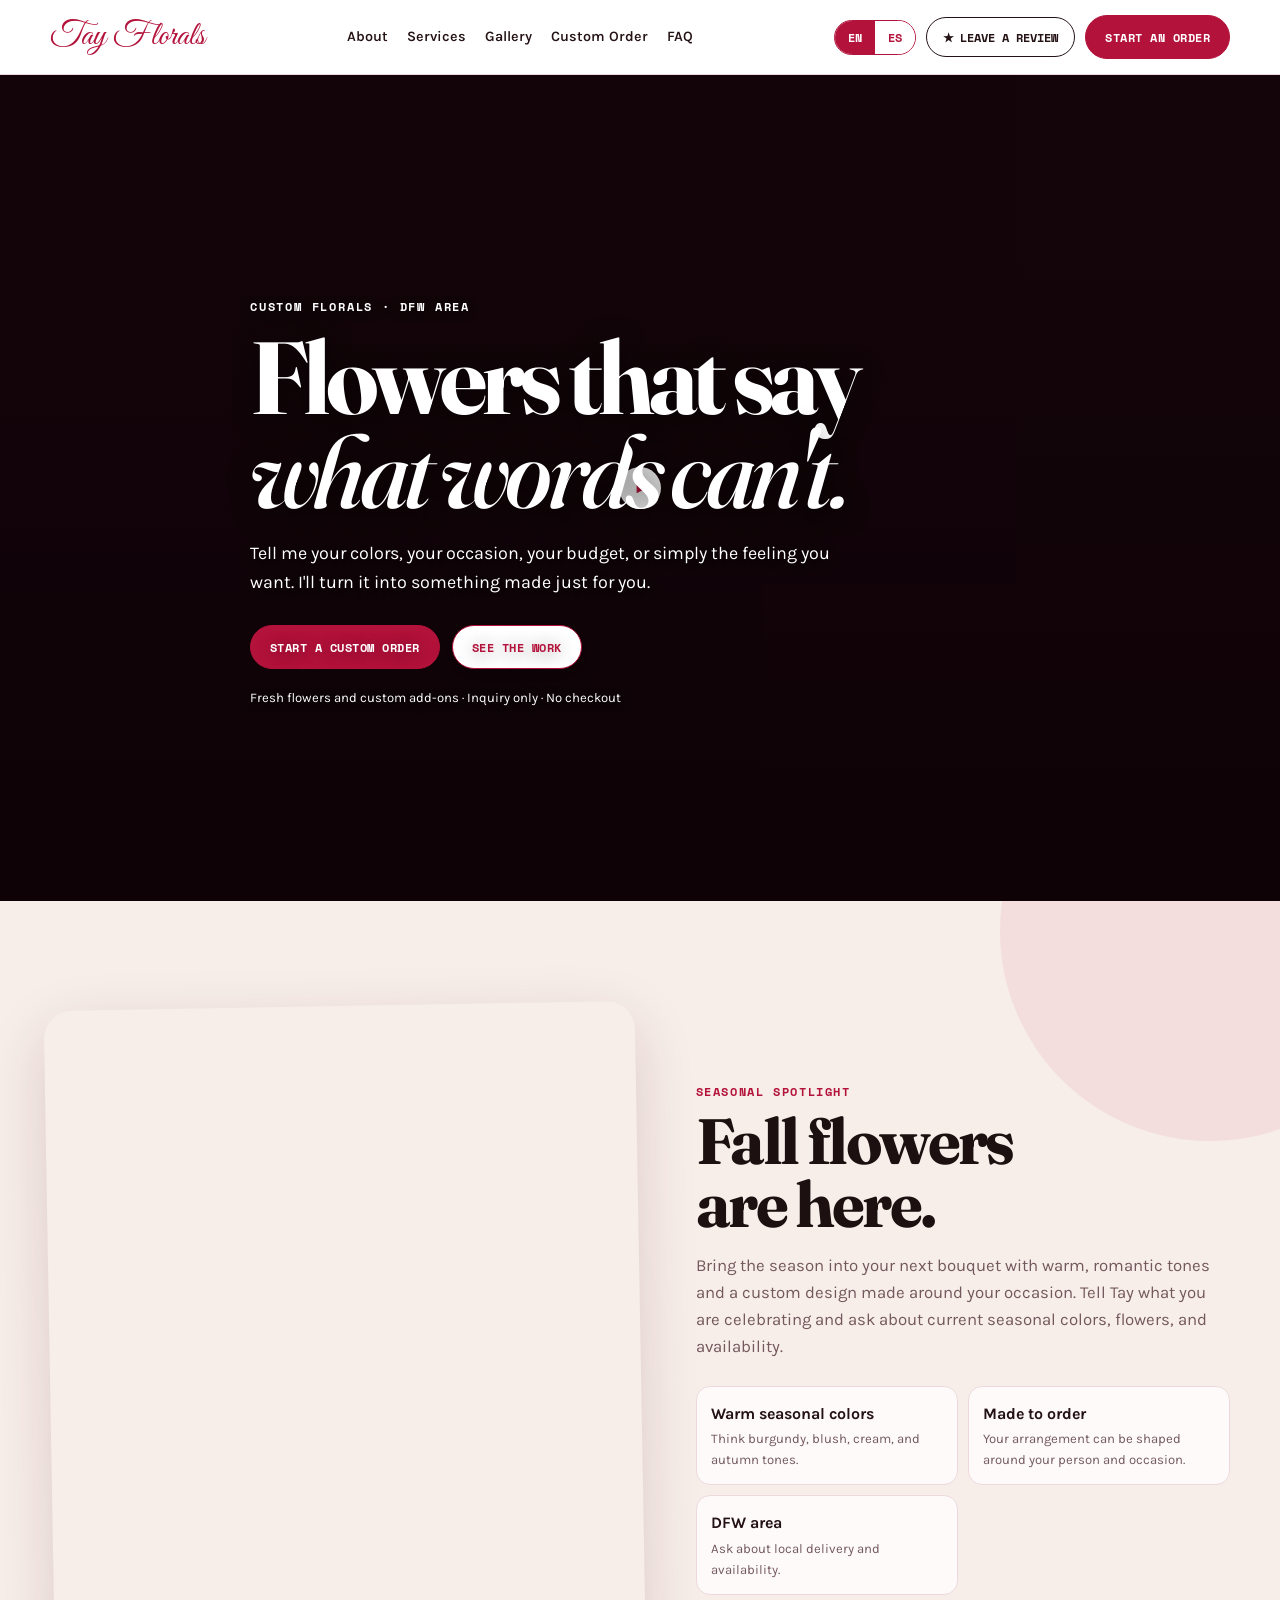
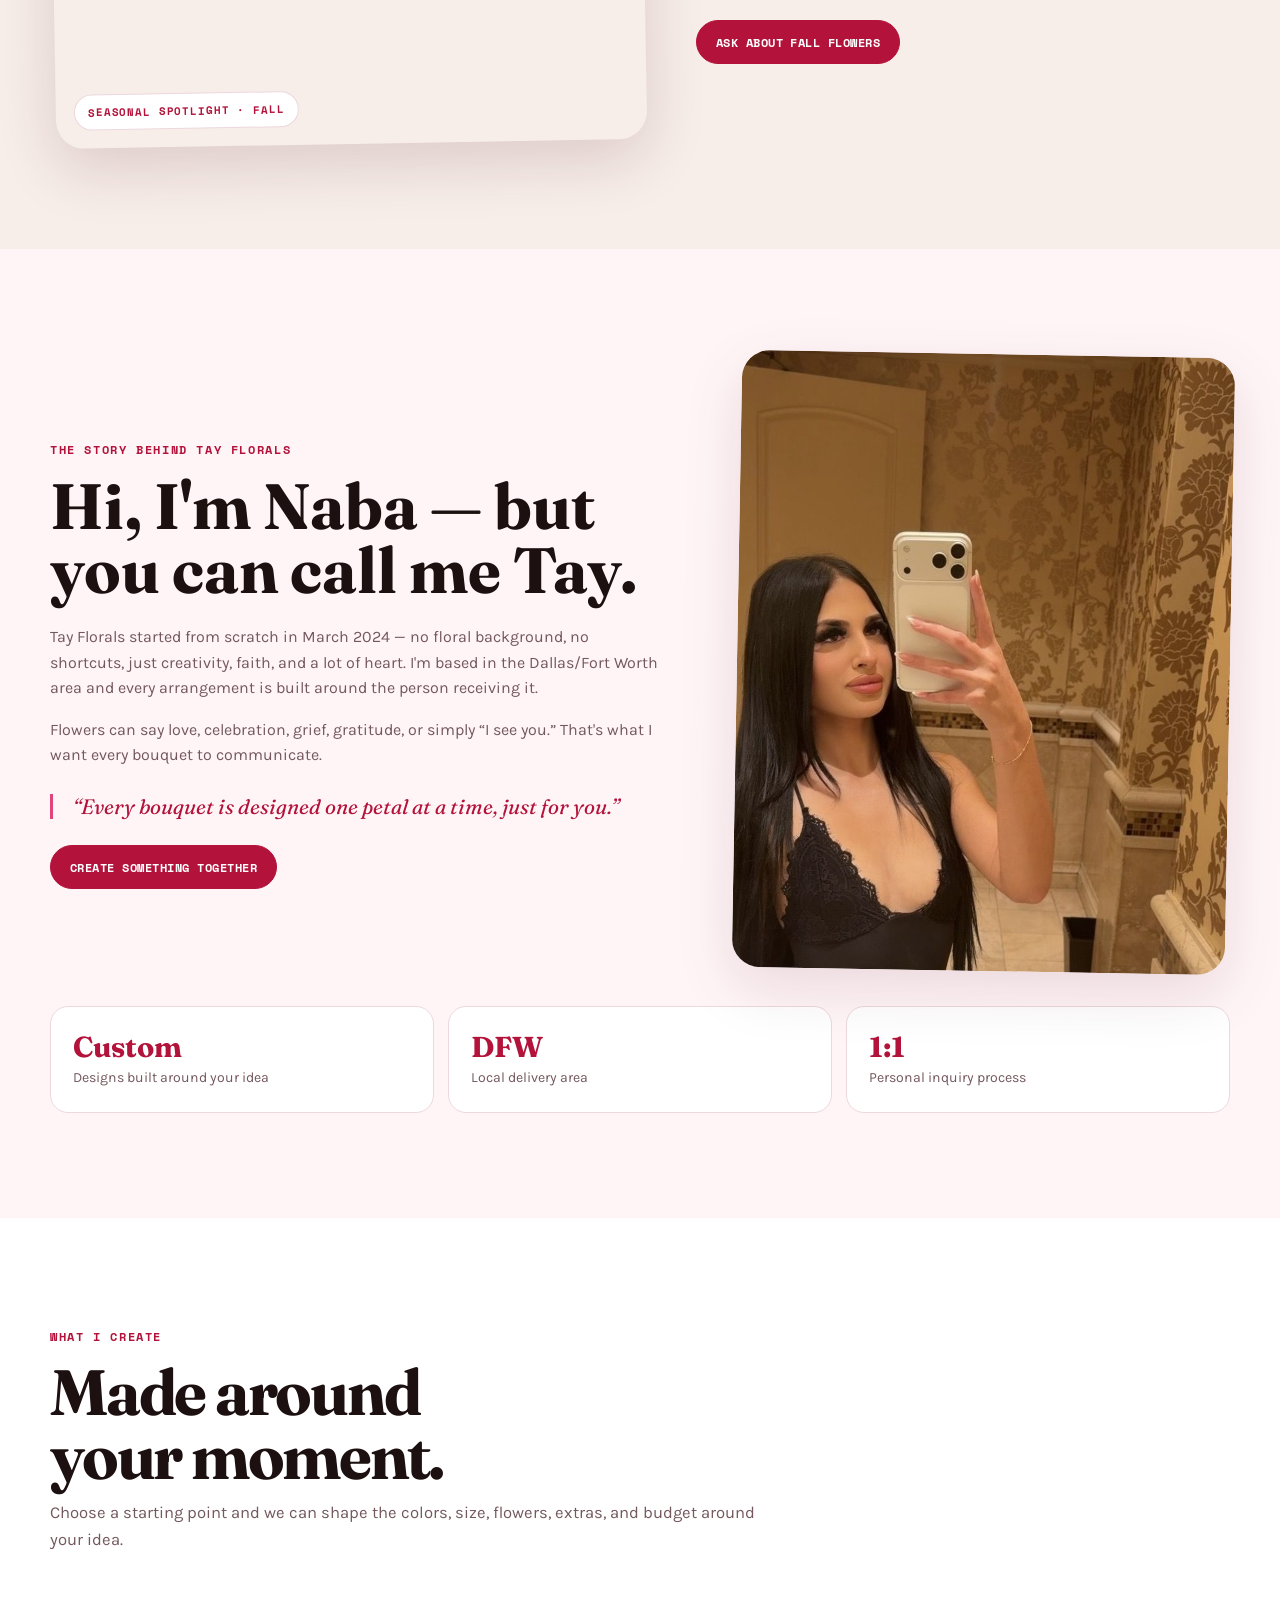
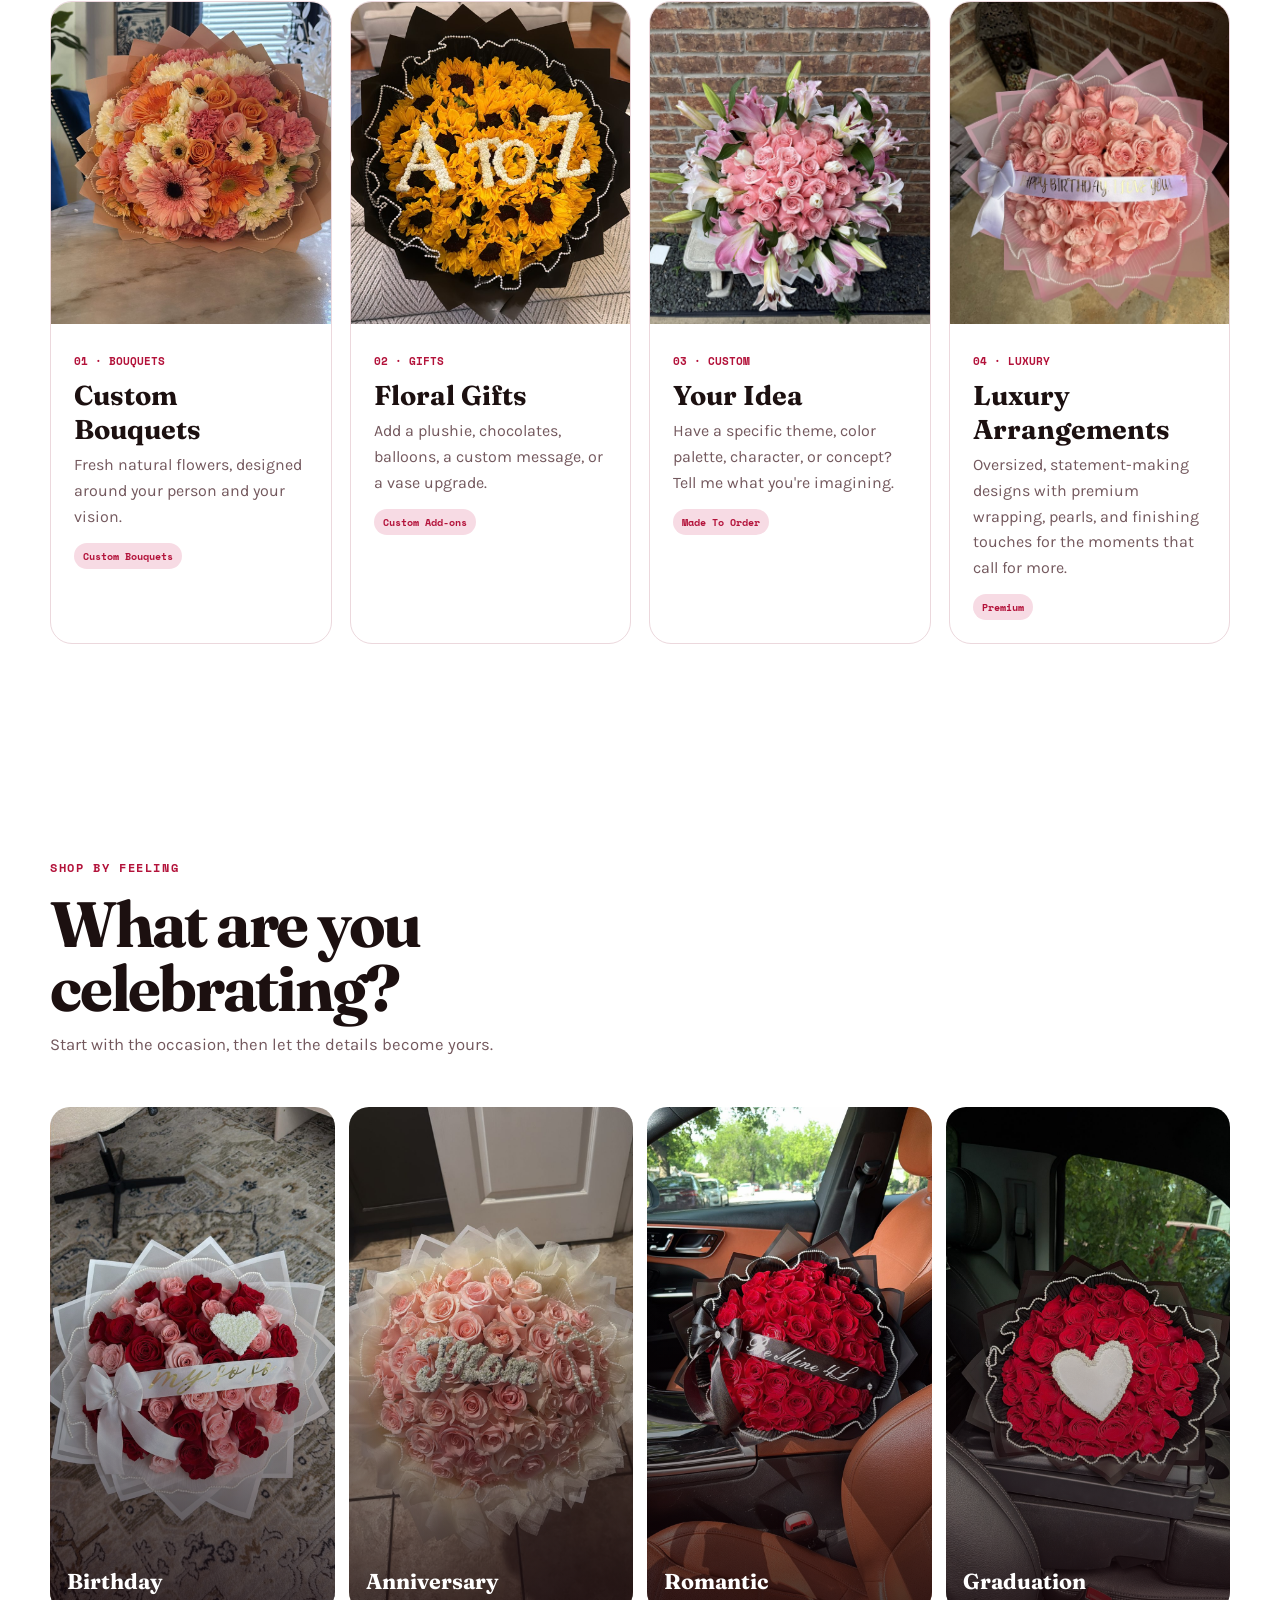
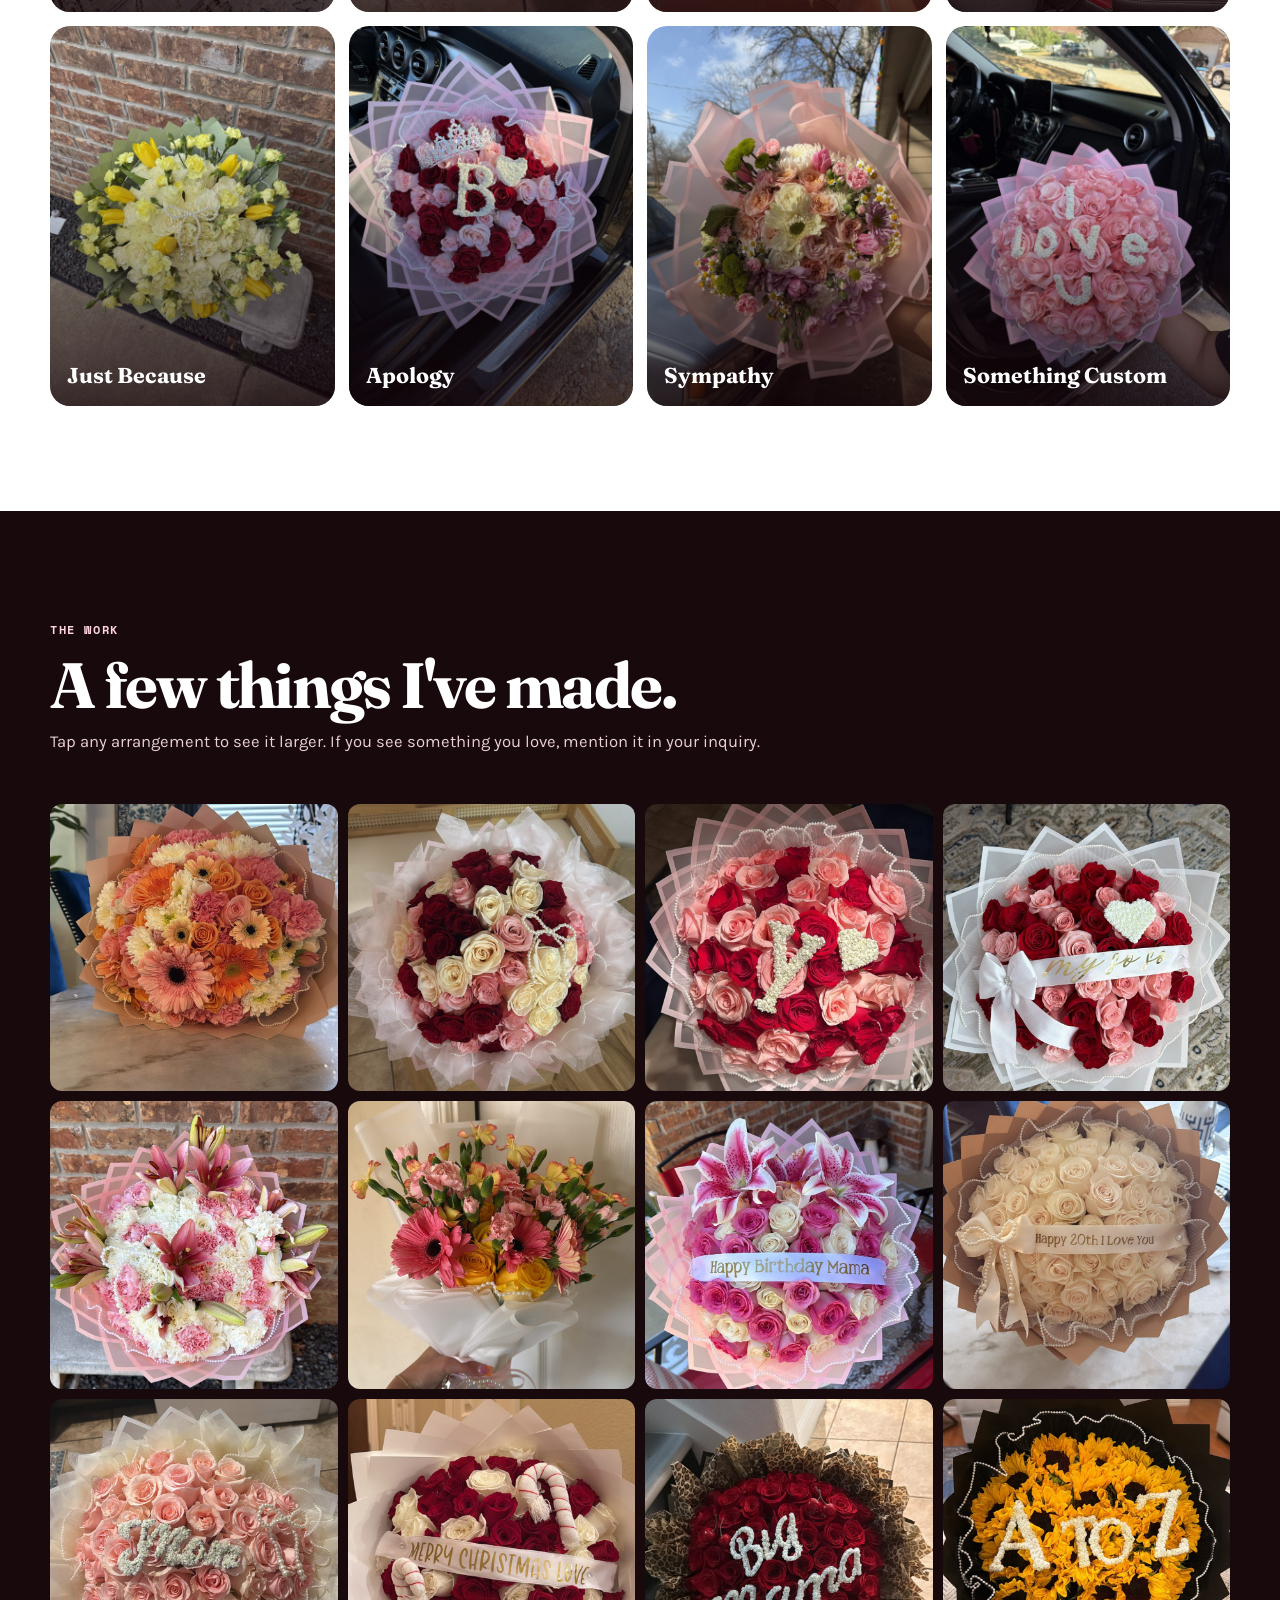
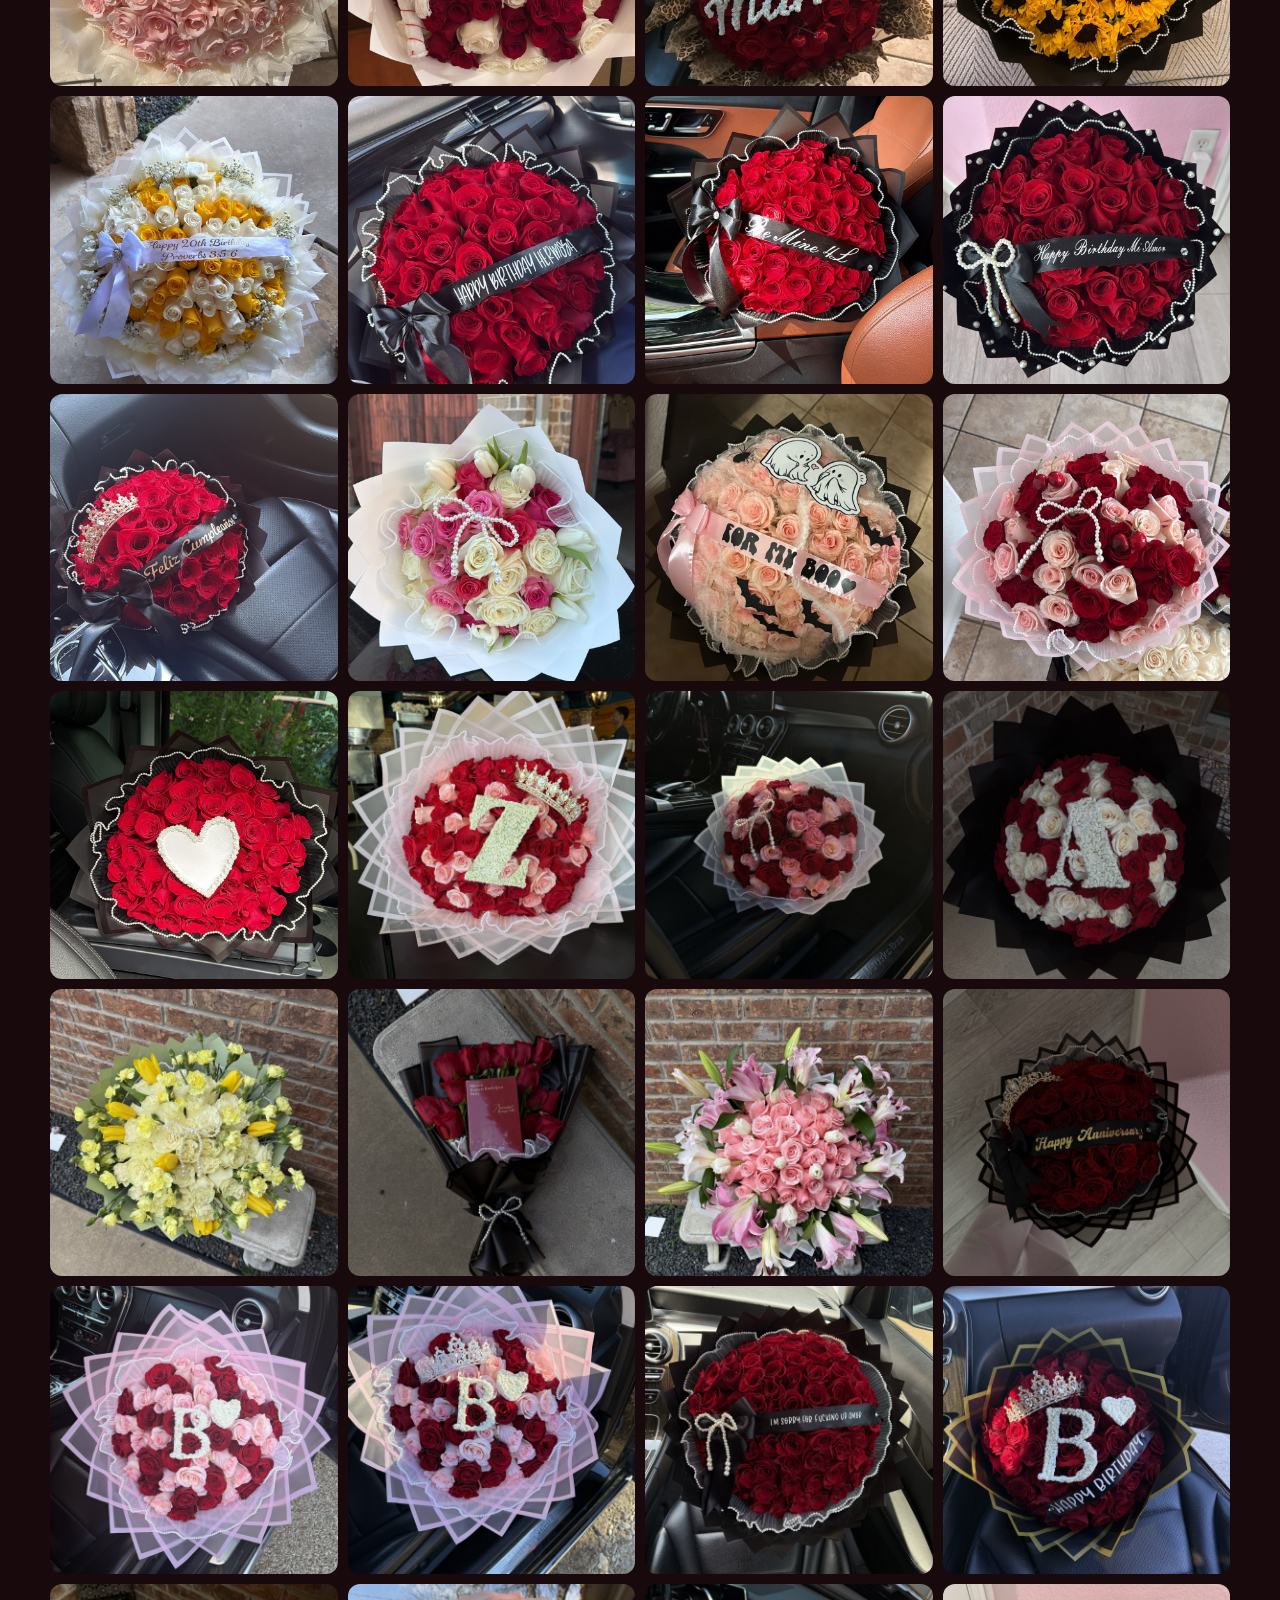
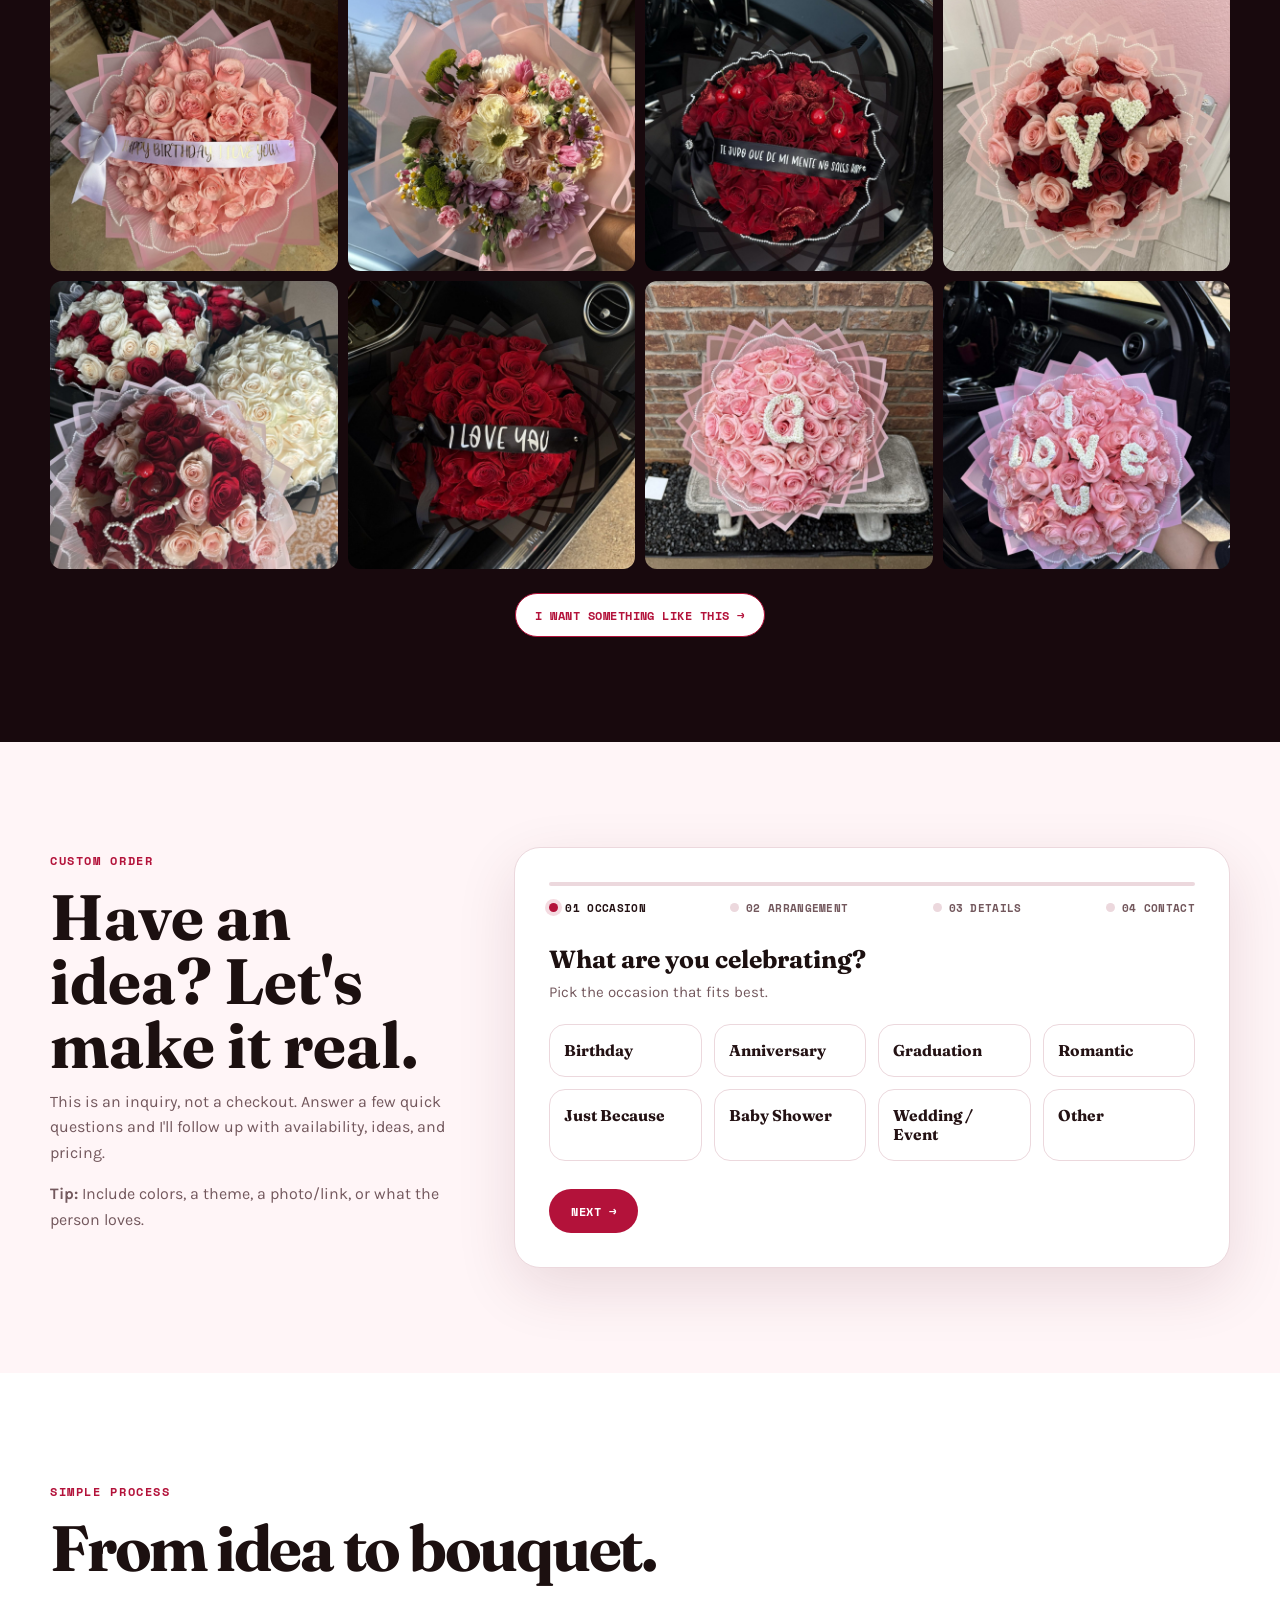
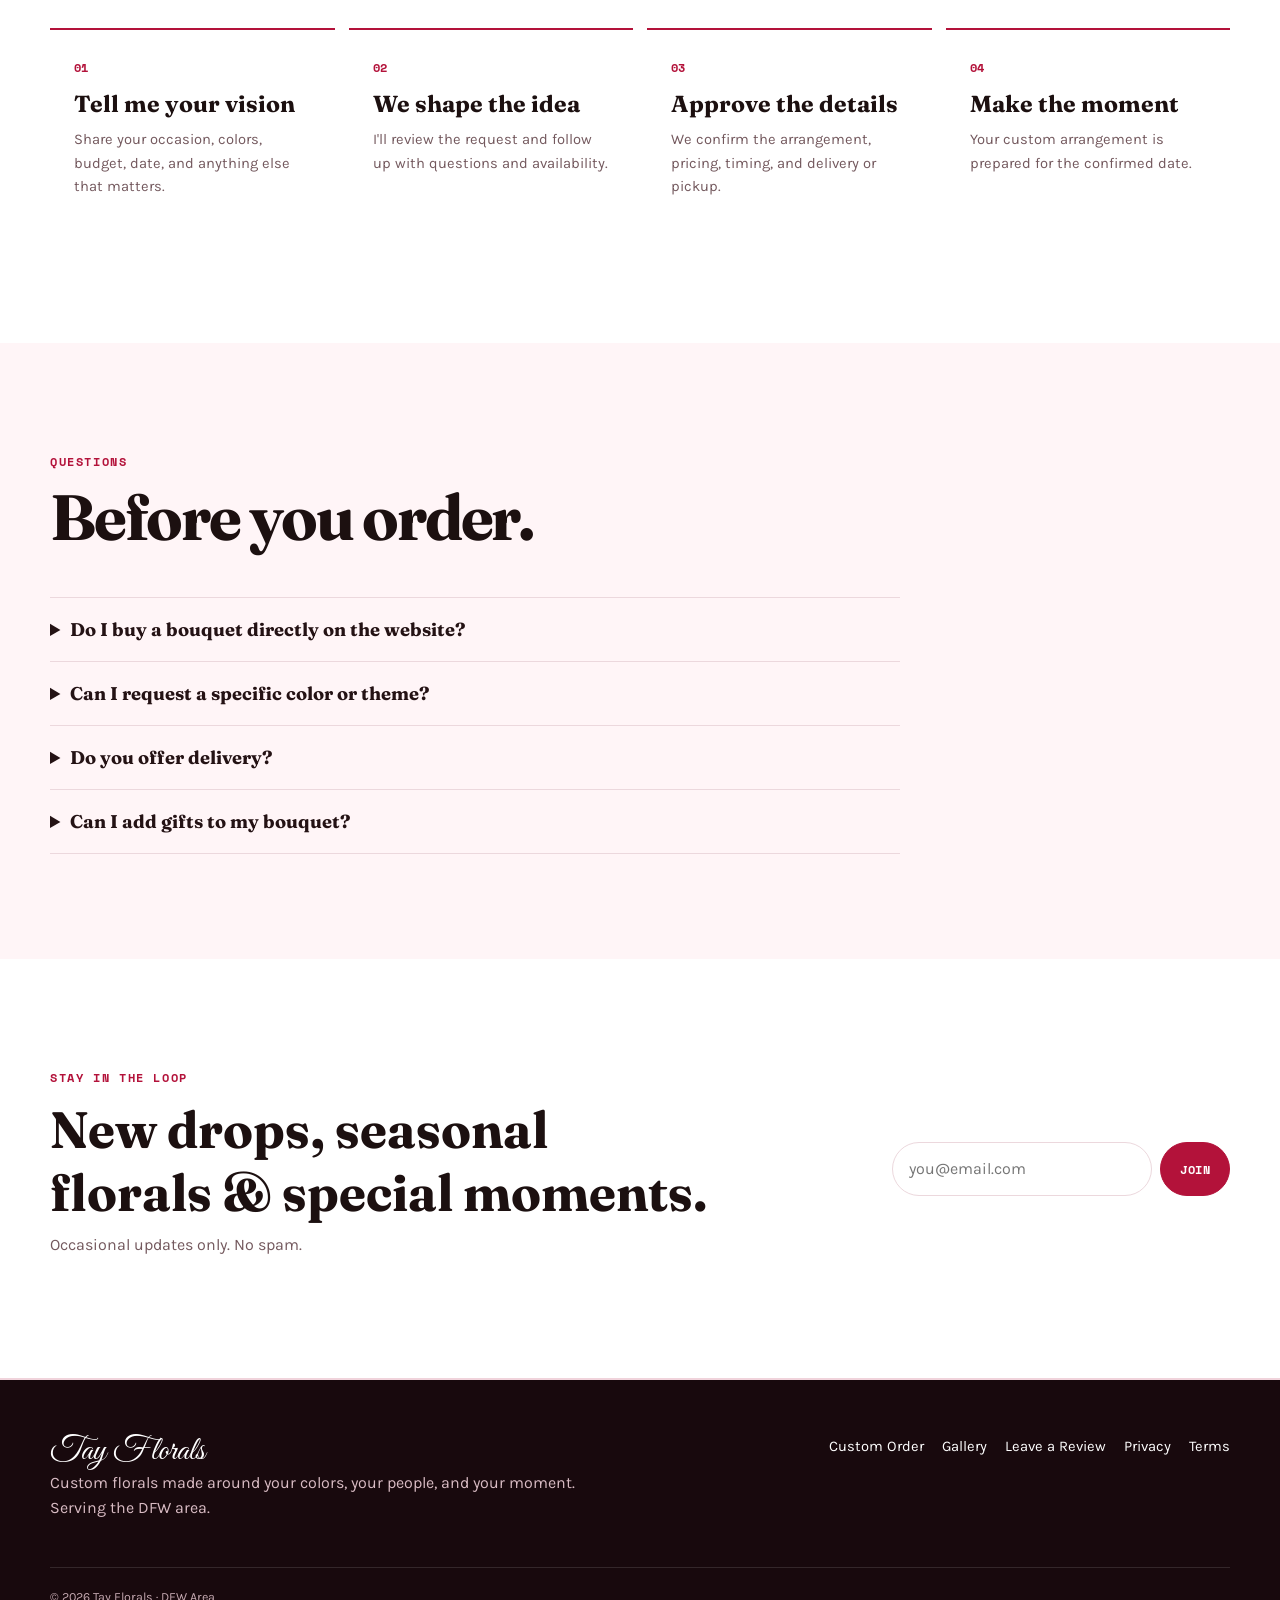
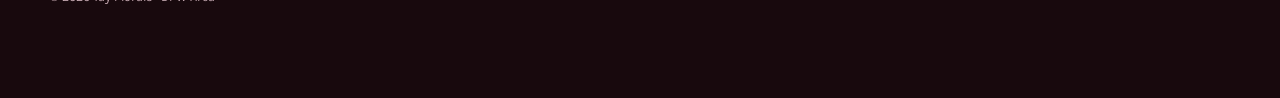
==== commit 6c342085: "Full Spanish translation, hero play button fix, remove Facebook link Replace the old 5-string EN/ES " ====
--- a/index.html
+++ b/index.html
@@ -12,7 +12,7 @@
 <style>
 :root{--r:#b3123a;--p:#f7dbe4;--b:#fff5f7;--i:#241214;--m:#73585d;--l:#ecd8dd;--d:#18090d;--s:0 20px 60px rgba(86,17,35,.12)}*{box-sizing:border-box}html{scroll-behavior:smooth}body{background:#fff;color:var(--i);font-family:Karla,sans-serif;line-height:1.6}a{color:inherit}.w{width:min(1180px,calc(100% - 40px));margin:auto}.ey{font:700 .72rem/1 "Space Mono",monospace;letter-spacing:.14em;text-transform:uppercase;color:var(--r)}
 .nav{position:sticky;top:0;z-index:100;background:rgba(255,255,255,.94);backdrop-filter:blur(18px);border-bottom:1px solid var(--l)}.navin{min-height:74px;display:flex;align-items:center;justify-content:space-between;gap:20px}.logo{font:400 2.15rem/1 "Great Vibes",cursive;color:var(--r);text-decoration:none}.links{display:flex;gap:19px;align-items:center}.links a{font-size:.9rem;font-weight:600;text-decoration:none}.links a:hover{color:var(--r)}.actions{display:flex;align-items:center;gap:10px}.lang{display:flex;border:1.5px solid var(--r);border-radius:999px;overflow:hidden}.lang button{border:0;background:#fff;padding:8px 13px;font:700 .72rem "Space Mono",monospace;color:var(--r);cursor:pointer}.lang button.active{background:var(--r);color:#fff}.reviewBtn{display:inline-flex;align-items:center;gap:6px;padding:10px 16px;border-radius:999px;border:1.5px solid var(--i);color:var(--i);text-decoration:none;font:700 .76rem "Space Mono",monospace;text-transform:uppercase;transition:.2s;white-space:nowrap}.reviewBtn:hover{background:var(--i);color:#fff}.menu{display:none;border:1px solid var(--l);background:#fff;border-radius:8px;padding:8px}.menu span{display:block;width:20px;height:2px;background:var(--i);margin:4px}.btn{display:inline-flex;align-items:center;justify-content:center;border-radius:999px;padding:12px 19px;border:1px solid var(--r);background:var(--r);color:#fff;text-decoration:none;font:700 .76rem "Space Mono",monospace;text-transform:uppercase;transition:.2s}.btn:hover{transform:translateY(-2px);box-shadow:0 10px 25px rgba(179,18,58,.2)}.btn.light{background:#fff;color:var(--r)}
-.hero{min-height:calc(100svh - 74px);position:relative;overflow:hidden;background:var(--d);display:grid;align-items:end;padding:0}.media{position:absolute;inset:0;display:grid;grid-template-columns:repeat(3,1fr);gap:3px}.media div{overflow:hidden}.media video{width:100%;height:100%;object-fit:cover;filter:saturate(.9);pointer-events:none}.hero:after{content:"";position:absolute;inset:0;background:linear-gradient(180deg,rgba(20,4,9,.08),rgba(20,4,9,.22) 42%,rgba(20,4,9,.86))}.heroPlayBtn{display:none;position:absolute;inset:0;z-index:3;width:100%;height:100%;align-items:center;justify-content:center;background:rgba(20,4,9,.3);border:0;cursor:pointer}.heroPlayBtn.show{display:flex}.heroPlayBtn span{width:64px;height:64px;border-radius:50%;background:rgba(255,255,255,.92);display:flex;align-items:center;justify-content:center;font-size:1.3rem;color:var(--r);padding-left:4px}.heroCopy{position:relative;z-index:2;color:#fff;padding:100px 0 70px;max-width:780px}.kicker{font:700 .75rem "Space Mono",monospace;letter-spacing:.15em;text-transform:uppercase;color:#ffdce6}.hero h1{font:700 clamp(3.2rem,8vw,7.2rem)/.92 Fraunces,serif;letter-spacing:-.045em;margin:15px 0 22px;color:#fff}.hero h1 em{font-weight:500}.hero p{font-size:1.12rem;max-width:620px;color:#fff0f3}.heroBtns{display:flex;flex-wrap:wrap;gap:12px;margin-top:28px}.heroNote{margin-top:18px;font-size:.82rem;color:#ffdfe7}
+.hero{min-height:calc(100svh - 74px);position:relative;overflow:hidden;background:var(--d);display:grid;align-items:end;padding:0}.media{position:absolute;inset:0;display:grid;grid-template-columns:repeat(3,1fr);gap:3px}.media div{overflow:hidden}.media video{width:100%;height:100%;object-fit:cover;filter:saturate(.9);pointer-events:none}.hero:after{content:"";position:absolute;inset:0;background:linear-gradient(180deg,rgba(20,4,9,.08),rgba(20,4,9,.22) 42%,rgba(20,4,9,.86))}.heroPlayBtn{display:none;position:absolute;inset:0;z-index:1;width:100%;height:100%;align-items:center;justify-content:center;background:rgba(20,4,9,.22);border:0;cursor:pointer}.heroPlayBtn.show{display:flex}.heroPlayBtn span{width:42px;height:42px;border-radius:50%;background:rgba(255,255,255,.92);display:flex;align-items:center;justify-content:center;font-size:1rem;color:var(--r);padding-left:3px}.heroCopy{position:relative;z-index:2;color:#fff;padding:100px 0 70px;max-width:780px}.kicker{font:700 .75rem "Space Mono",monospace;letter-spacing:.15em;text-transform:uppercase;color:#ffdce6}.hero h1{font:700 clamp(3.2rem,8vw,7.2rem)/.92 Fraunces,serif;letter-spacing:-.045em;margin:15px 0 22px;color:#fff}.hero h1 em{font-weight:500}.hero p{font-size:1.12rem;max-width:620px;color:#fff0f3}.heroBtns{display:flex;flex-wrap:wrap;gap:12px;margin-top:28px}.heroNote{margin-top:18px;font-size:.82rem;color:#ffdfe7}
 .sec{padding:105px 0}.blush{background:var(--b)}.dark{background:var(--d);color:#fff}.head{max-width:720px;margin-bottom:48px}.head h2{font:700 clamp(2.3rem,5vw,4.4rem)/1 Fraunces,serif;letter-spacing:-.035em;margin:12px 0}.head p{color:var(--m);font-size:1.04rem}.dark .head p{color:#e9cfd6}.story{display:grid;grid-template-columns:1fr .8fr;gap:70px;align-items:center}.story h2{font:700 clamp(2.4rem,5vw,4.5rem)/1 Fraunces,serif;margin:12px 0 22px}.story p{max-width:64ch;color:var(--m)}.quote{font:italic 1.3rem Fraunces,serif;color:var(--r)!important;margin:26px 0}.photo{border-radius:28px;overflow:hidden;box-shadow:var(--s);transform:rotate(1deg)}.photo img{width:100%;aspect-ratio:4/5;object-fit:cover}.proof{display:grid;grid-template-columns:repeat(3,1fr);gap:14px;margin-top:35px}.proof div{background:#fff;border:1px solid var(--l);border-radius:18px;padding:22px}.proof strong{display:block;font:700 1.8rem Fraunces,serif;color:var(--r)}.proof span{font-size:.88rem;color:var(--m)}
 .services{display:grid;grid-template-columns:repeat(4,1fr);gap:18px}.service{background:#fff;border:1px solid var(--l);border-radius:22px;overflow:hidden;transition:.25s}.service:hover{transform:translateY(-5px);box-shadow:var(--s)}.serviceImg{aspect-ratio:4/4.6;overflow:hidden;background:var(--p)}.serviceImg img{width:100%;height:100%;object-fit:cover}.serviceBody{padding:23px}.num{font:700 .67rem "Space Mono",monospace;color:var(--r)}.service h3{font:700 1.7rem Fraunces,serif;margin:6px 0}.service p{color:var(--m);margin:0}.tag{display:inline-block;margin-top:14px;padding:5px 9px;border-radius:999px;background:var(--p);color:var(--r);font:700 .65rem "Space Mono",monospace}
 .choice{display:grid;grid-template-columns:1fr 1fr;gap:18px}.choiceCard{border:1px solid var(--l);border-radius:24px;padding:34px;background:#fff}.choiceCard.featured{background:var(--r);color:#fff;border-color:var(--r)}.choiceCard h3{font:700 2rem Fraunces,serif;margin:8px 0}.choiceCard p{color:var(--m)}.choiceCard.featured p{color:#ffe6ed}.list{padding:0;margin:22px 0 0;list-style:none}.list li{padding:10px 0;border-top:1px solid var(--l)}.featured .list li{border-color:rgba(255,255,255,.2)}
@@ -23,7 +23,7 @@
 @media(max-width:650px){.wizard{padding:22px}.wizGroups{display:none}.wizStepLabel{display:block}.wizCards{grid-template-columns:repeat(2,1fr)}.wizRow{grid-template-columns:1fr}}.steps{display:grid;grid-template-columns:repeat(4,1fr);gap:14px}.step{padding:24px;border-top:2px solid var(--r)}.step b{font:700 .72rem "Space Mono",monospace;color:var(--r)}.step h3{font:700 1.45rem Fraunces,serif;margin:10px 0}.step p{color:var(--m);font-size:.92rem}.faq{max-width:850px}.faq details{border-top:1px solid var(--l);padding:20px 0}.faq details:last-child{border-bottom:1px solid var(--l)}.faq summary{cursor:pointer;font:700 1.15rem Fraunces,serif}.faq p{color:var(--m);max-width:70ch;margin:13px 0 0}.news{display:grid;grid-template-columns:1fr auto;gap:25px;align-items:center}.news h2{font:700 clamp(2rem,4vw,3.2rem) Fraunces,serif;margin:8px 0}.news p{color:var(--m)}.newsForm{display:flex;gap:8px}.newsForm input{min-width:260px;border:1px solid var(--l);border-radius:999px;padding:13px 16px;font:inherit}
 .footer{padding:55px 0 90px;background:var(--d);color:#fff}.footerGrid{display:grid;grid-template-columns:1fr auto;gap:30px}.footer p{color:#d9bcc4;max-width:55ch}.footerLinks{display:flex;gap:18px;flex-wrap:wrap}.footerLinks a{color:#fff;text-decoration:none}.bottom{margin-top:30px;padding-top:20px;border-top:1px solid rgba(255,255,255,.12);font-size:.78rem;color:#c6aab2}.sticky{display:none;position:fixed;bottom:0;left:0;right:0;z-index:90;padding:10px;background:rgba(255,255,255,.96);border-top:1px solid var(--l)}.sticky .btn{width:100%}
 @media(max-width:980px){.links{display:none}.menu{display:block}.actions>.btn{display:none}.reviewBtn span{display:none}.reviewBtn{padding:10px 12px}.story,.order{grid-template-columns:1fr}.orderCopy{position:static}.services{grid-template-columns:1fr 1fr}.occasions{grid-template-columns:1fr 1fr}.steps{grid-template-columns:1fr 1fr}.news{grid-template-columns:1fr}}
-@media(max-width:650px){.w{width:min(100% - 28px,1180px)}.sec{padding:72px 0}.logo{font-size:1.7rem}.actions{gap:8px}.lang button{padding:9px 12px;font-size:.74rem}.hero{min-height:auto;display:block}.media{position:static;height:38vh;min-height:220px}.hero:after{content:none}.heroCopy{padding:32px 0 44px;max-width:none;text-shadow:none}.hero h1{font-size:clamp(2.6rem,12vw,4rem);text-shadow:none}.hero p{font-size:1rem;color:#fff0f3!important;text-shadow:none}.hero .kicker,.heroNote{text-shadow:none}.services,.choice{grid-template-columns:1fr}.proof{grid-template-columns:1fr}.gallery{grid-template-columns:repeat(2,1fr)}.grid{grid-template-columns:1fr}.field.full{grid-column:auto}.form{padding:21px}.steps{grid-template-columns:1fr}.newsForm{flex-direction:column}.newsForm input{min-width:0}.sticky{display:block}.footer{padding:44px 0 100px;text-align:center}.footerGrid{grid-template-columns:1fr;gap:22px;justify-items:center;text-align:center}.footer p{max-width:36ch}.footerLinks{justify-content:center;gap:14px 20px}}
+@media(max-width:650px){.w{width:min(100% - 28px,1180px)}.sec{padding:72px 0}.logo{font-size:1.7rem}.actions{gap:8px}.lang button{padding:9px 12px;font-size:.74rem}.hero{min-height:auto;display:block}.media{position:relative;height:38vh;min-height:220px}.hero:after{content:none}.heroCopy{padding:32px 0 44px;max-width:none;text-shadow:none}.hero h1{font-size:clamp(2.6rem,12vw,4rem);text-shadow:none}.hero p{font-size:1rem;color:#fff0f3!important;text-shadow:none}.hero .kicker,.heroNote{text-shadow:none}.services,.choice{grid-template-columns:1fr}.proof{grid-template-columns:1fr}.gallery{grid-template-columns:repeat(2,1fr)}.grid{grid-template-columns:1fr}.field.full{grid-column:auto}.form{padding:21px}.steps{grid-template-columns:1fr}.newsForm{flex-direction:column}.newsForm input{min-width:0}.sticky{display:block}.footer{padding:44px 0 100px;text-align:center}.footerGrid{grid-template-columns:1fr;gap:22px;justify-items:center;text-align:center}.footer p{max-width:36ch}.footerLinks{justify-content:center;gap:14px 20px}}
 @media(prefers-reduced-motion:reduce){*{scroll-behavior:auto!important;transition:none!important}}
 
 /* HERO READABILITY FIX */
@@ -50,170 +50,243 @@
 .seasonalBullets span{display:block;color:#73585d;font-size:.82rem;font-weight:400;margin-top:2px}
 @media(max-width:980px){.seasonalGrid{grid-template-columns:1fr;gap:35px}.seasonalArt{order:2}}
 @media(max-width:650px){.seasonalBullets{grid-template-columns:1fr}.seasonalArt img{aspect-ratio:1/1}}
+@media(min-width:651px){.heroPlayBtn{bottom:38%}}
 
 </style>
 </head>
 <body>
-<header class="nav"><div class="w navin"><a class="logo" href="#home">Tay Florals</a><nav class="links"><a href="#about">About</a><a href="#services">Services</a><a href="#gallery">Gallery</a><a href="#order">Custom Order</a><a href="#faq">FAQ</a></nav><div class="actions"><div class="lang"><button class="active" data-lang="en">EN</button><button data-lang="es">ES</button></div><a class="reviewBtn" href="leave-review.html">★ <span>Leave a Review</span></a><a class="btn" href="#order">Start an Order</a><button class="menu" id="menu" aria-label="Open menu"><span></span><span></span><span></span></button></div></div></header>
+<header class="nav"><div class="w navin"><a class="logo" href="#home">Tay Florals</a><nav class="links"><a href="#about" data-i18n="nav.about">About</a><a href="#services" data-i18n="nav.services">Services</a><a href="#gallery" data-i18n="nav.gallery">Gallery</a><a href="#order" data-i18n="nav.order">Custom Order</a><a href="#faq" data-i18n="nav.faq">FAQ</a></nav><div class="actions"><div class="lang"><button class="active" data-lang="en">EN</button><button data-lang="es">ES</button></div><a class="reviewBtn" href="leave-review.html">★ <span data-i18n="nav.review">Leave a Review</span></a><a class="btn" href="#order" data-i18n="nav.startOrder">Start an Order</a><button class="menu" id="menu" aria-label="Open menu"><span></span><span></span><span></span></button></div></div></header>
 <main id="home">
-<section class="hero"><div class="media"><div><video src="images/hero/hero1.mp4" autoplay muted loop playsinline></video></div><div><video src="images/hero/hero2.mp4" autoplay muted loop playsinline></video></div><div><video src="images/hero/hero3.mp4" autoplay muted loop playsinline></video></div></div><button type="button" id="heroPlayBtn" class="heroPlayBtn" aria-label="Play videos"><span>&#9658;</span></button><div class="w heroCopy"><div class="kicker" data-en="Custom florals · DFW area" data-es="Flores personalizadas · Área DFW">Custom florals · DFW area</div><h1 data-en="Flowers that say what words can't." data-es="Flores que dicen lo que las palabras no pueden.">Flowers that say <em>what words can't.</em></h1><p data-en="Tell me your colors, your occasion, your budget, or simply the feeling you want. I'll turn it into something made just for you." data-es="Dime tus colores, tu ocasión, tu presupuesto o simplemente lo que quieres sentir. Yo lo convierto en algo hecho especialmente para ti.">Tell me your colors, your occasion, your budget, or simply the feeling you want. I'll turn it into something made just for you.</p><div class="heroBtns"><a class="btn" href="#order" data-en="Start a custom order" data-es="Empezar un pedido">Start a custom order</a><a class="btn light" href="#gallery" data-en="See the work" data-es="Ver el trabajo">See the work</a></div><div class="heroNote">Fresh flowers and custom add-ons · Inquiry only · No checkout</div></div></section>
+<section class="hero"><div class="media"><div><video src="images/hero/hero1.mp4" autoplay muted loop playsinline></video></div><div><video src="images/hero/hero2.mp4" autoplay muted loop playsinline></video></div><div><video src="images/hero/hero3.mp4" autoplay muted loop playsinline></video></div><button type="button" id="heroPlayBtn" class="heroPlayBtn" aria-label="Play videos"><span>&#9658;</span></button></div><div class="w heroCopy"><div class="kicker" data-i18n="hero.kicker">Custom florals · DFW area</div><h1 data-i18n-html="hero.title">Flowers that say <em>what words can't.</em></h1><p data-i18n="hero.sub">Tell me your colors, your occasion, your budget, or simply the feeling you want. I'll turn it into something made just for you.</p><div class="heroBtns"><a class="btn" href="#order" data-i18n="hero.cta1">Start a custom order</a><a class="btn light" href="#gallery" data-i18n="hero.cta2">See the work</a></div><div class="heroNote" data-i18n="hero.note">Fresh flowers and custom add-ons · Inquiry only · No checkout</div></div></section>
 
 <section class="sec seasonal" id="seasonal">
   <div class="w seasonalGrid">
     <div class="seasonalArt">
       <video src="images/seasonal/fall-video.mp4" autoplay muted loop playsinline style="display:block;width:100%;aspect-ratio:4/5;object-fit:cover"></video>
-      <div class="seasonalBadge">Seasonal spotlight · Fall</div>
+      <div class="seasonalBadge" data-i18n="seasonal.badge">Seasonal spotlight · Fall</div>
     </div>
     <div class="seasonalCopy">
-      <div class="ey">Seasonal spotlight</div>
-      <h2>Fall flowers are here.</h2>
-      <p>Bring the season into your next bouquet with warm, romantic tones and a custom design made around your occasion. Tell Tay what you are celebrating and ask about current seasonal colors, flowers, and availability.</p>
+      <div class="ey" data-i18n="seasonal.ey">Seasonal spotlight</div>
+      <h2 data-i18n="seasonal.h2">Fall flowers are here.</h2>
+      <p data-i18n="seasonal.p">Bring the season into your next bouquet with warm, romantic tones and a custom design made around your occasion. Tell Tay what you are celebrating and ask about current seasonal colors, flowers, and availability.</p>
       <div class="seasonalBullets">
-        <div>Warm seasonal colors<span>Think burgundy, blush, cream, and autumn tones.</span></div>
-        <div>Made to order<span>Your arrangement can be shaped around your person and occasion.</span></div>
-        <div>DFW area<span>Ask about local delivery and availability.</span></div>
+        <div><b data-i18n="seasonal.b1t">Warm seasonal colors</b><span data-i18n="seasonal.b1s">Think burgundy, blush, cream, and autumn tones.</span></div>
+        <div><b data-i18n="seasonal.b2t">Made to order</b><span data-i18n="seasonal.b2s">Your arrangement can be shaped around your person and occasion.</span></div>
+        <div><b data-i18n="seasonal.b3t">DFW area</b><span data-i18n="seasonal.b3s">Ask about local delivery and availability.</span></div>
       </div>
-      <a class="btn" href="#order">Ask about Fall Flowers</a>
+      <a class="btn" href="#order" data-i18n="seasonal.cta">Ask about Fall Flowers</a>
     </div>
   </div>
 </section>
 
-<section id="about" class="sec blush"><div class="w story"><div><span class="ey">The story behind Tay Florals</span><h2>Hi, I'm Naba — but you can call me Tay.</h2><p>Tay Florals started from scratch in March 2024 — no floral background, no shortcuts, just creativity, faith, and a lot of heart. I'm based in the Dallas/Fort Worth area and every arrangement is built around the person receiving it.</p><p>Flowers can say love, celebration, grief, gratitude, or simply “I see you.” That's what I want every bouquet to communicate.</p><p class="quote">“Every bouquet is designed one petal at a time, just for you.”</p><a class="btn" href="#order">Create something together</a></div><div class="photo"><img src="images/about/naba.jpg" alt="Naba, owner and designer of Tay Florals" loading="lazy"></div></div><div class="w proof"><div><strong>Custom</strong><span>Designs built around your idea</span></div><div><strong>DFW</strong><span>Local delivery area</span></div><div><strong>1:1</strong><span>Personal inquiry process</span></div></div></section>
-<section id="services" class="sec"><div class="w"><div class="head"><span class="ey">What I create</span><h2>Made around your moment.</h2><p>Choose a starting point and we can shape the colors, size, flowers, extras, and budget around your idea.</p></div><div class="services"><article class="service"><div class="serviceImg"><img src="images/gallery/bouquet-all-01.jpg" alt="Custom bouquet by Tay Florals" loading="lazy"></div><div class="serviceBody"><span class="num">01 · BOUQUETS</span><h3>Custom Bouquets</h3><p>Fresh natural flowers, designed around your person and your vision.</p><span class="tag">Custom Bouquets</span></div></article><article class="service"><div class="serviceImg"><img src="images/gallery/bouquet-all-12.jpg" alt="Floral gift arrangement by Tay Florals" loading="lazy"></div><div class="serviceBody"><span class="num">02 · GIFTS</span><h3>Floral Gifts</h3><p>Add a plushie, chocolates, balloons, a custom message, or a vase upgrade.</p><span class="tag">Custom Add-ons</span></div></article><article class="service"><div class="serviceImg"><img src="images/gallery/bouquet-all-27.jpg" alt="Large custom floral arrangement by Tay Florals" loading="lazy"></div><div class="serviceBody"><span class="num">03 · CUSTOM</span><h3>Your Idea</h3><p>Have a specific theme, color palette, character, or concept? Tell me what you're imagining.</p><span class="tag">Made To Order</span></div></article><article class="service"><div class="serviceImg"><img src="images/gallery/bouquet-all-33.jpg" alt="Luxury floral arrangement by Tay Florals" loading="lazy"></div><div class="serviceBody"><span class="num">04 · LUXURY</span><h3>Luxury Arrangements</h3><p>Oversized, statement-making designs with premium wrapping, pearls, and finishing touches for the moments that call for more.</p><span class="tag">Premium</span></div></article></div></div></section>
-<section class="sec"><div class="w"><div class="head"><span class="ey">Shop by feeling</span><h2>What are you celebrating?</h2><p>Start with the occasion, then let the details become yours.</p></div><div class="occasions"><a class="occasion" href="#order" data-occasion="Birthday"><img src="images/gallery/bouquet-all-04.jpg" alt="Birthday bouquet"><span>Birthday</span></a><a class="occasion" href="#order" data-occasion="Anniversary"><img src="images/gallery/bouquet-all-09.jpg" alt="Anniversary bouquet"><span>Anniversary</span></a><a class="occasion" href="#order" data-occasion="Romantic"><img src="images/gallery/bouquet-all-15.jpg" alt="Romantic bouquet"><span>Romantic</span></a><a class="occasion" href="#order" data-occasion="Graduation"><img src="images/gallery/bouquet-all-21.jpg" alt="Graduation bouquet"><span>Graduation</span></a><a class="occasion" href="#order" data-occasion="Just Because"><img src="images/gallery/bouquet-all-25.jpg" alt="Just because bouquet"><span>Just Because</span></a><a class="occasion" href="#order" data-occasion="Apology"><img src="images/gallery/bouquet-all-30.jpg" alt="Gift bouquet"><span>Apology</span></a><a class="occasion" href="#order" data-occasion="Sympathy"><img src="images/gallery/bouquet-all-34.jpg" alt="Sympathy flowers"><span>Sympathy</span></a><a class="occasion" href="#order" data-occasion="Custom"><img src="images/gallery/bouquet-all-40.jpg" alt="Custom bouquet"><span>Something Custom</span></a></div></div></section>
-<section id="gallery" class="sec dark"><div class="w"><div class="head"><span class="ey" style="color:#ffd5df">The work</span><h2 style="color:#fff">A few things I've made.</h2><p>Tap any arrangement to see it larger. If you see something you love, mention it in your inquiry.</p></div><div class="gallery" id="galleryGrid"></div><div class="center"><a class="btn light" href="#order">I want something like this →</a></div></div></section>
-<section id="order" class="sec blush"><div class="w order"><div class="orderCopy"><span class="ey">Custom order</span><h2>Have an idea? Let's make it real.</h2><p>This is an inquiry, not a checkout. Answer a few quick questions and I'll follow up with availability, ideas, and pricing.</p><p><strong>Tip:</strong> Include colors, a theme, a photo/link, or what the person loves.</p></div>
+<section id="about" class="sec blush"><div class="w story"><div><span class="ey" data-i18n="about.ey">The story behind Tay Florals</span><h2 data-i18n="about.h2">Hi, I'm Naba — but you can call me Tay.</h2><p data-i18n="about.p1">Tay Florals started from scratch in March 2024 — no floral background, no shortcuts, just creativity, faith, and a lot of heart. I'm based in the Dallas/Fort Worth area and every arrangement is built around the person receiving it.</p><p data-i18n="about.p2">Flowers can say love, celebration, grief, gratitude, or simply “I see you.” That's what I want every bouquet to communicate.</p><p class="quote" data-i18n="about.quote">“Every bouquet is designed one petal at a time, just for you.”</p><a class="btn" href="#order" data-i18n="about.cta">Create something together</a></div><div class="photo"><img src="images/about/naba.jpg" alt="Naba, owner and designer of Tay Florals" loading="lazy"></div></div><div class="w proof"><div><strong data-i18n="about.proof1t">Custom</strong><span data-i18n="about.proof1s">Designs built around your idea</span></div><div><strong>DFW</strong><span data-i18n="about.proof2s">Local delivery area</span></div><div><strong>1:1</strong><span data-i18n="about.proof3s">Personal inquiry process</span></div></div></section>
+<section id="services" class="sec"><div class="w"><div class="head"><span class="ey" data-i18n="services.ey">What I create</span><h2 data-i18n="services.h2">Made around your moment.</h2><p data-i18n="services.p">Choose a starting point and we can shape the colors, size, flowers, extras, and budget around your idea.</p></div><div class="services"><article class="service"><div class="serviceImg"><img src="images/gallery/bouquet-all-01.jpg" alt="Custom bouquet by Tay Florals" loading="lazy"></div><div class="serviceBody"><span class="num" data-i18n="services.s1n">01 · BOUQUETS</span><h3 data-i18n="services.s1h">Custom Bouquets</h3><p data-i18n="services.s1p">Fresh natural flowers, designed around your person and your vision.</p><span class="tag" data-i18n="services.s1t">Custom Bouquets</span></div></article><article class="service"><div class="serviceImg"><img src="images/gallery/bouquet-all-12.jpg" alt="Floral gift arrangement by Tay Florals" loading="lazy"></div><div class="serviceBody"><span class="num" data-i18n="services.s2n">02 · GIFTS</span><h3 data-i18n="services.s2h">Floral Gifts</h3><p data-i18n="services.s2p">Add a plushie, chocolates, balloons, a custom message, or a vase upgrade.</p><span class="tag" data-i18n="services.s2t">Custom Add-ons</span></div></article><article class="service"><div class="serviceImg"><img src="images/gallery/bouquet-all-27.jpg" alt="Large custom floral arrangement by Tay Florals" loading="lazy"></div><div class="serviceBody"><span class="num" data-i18n="services.s3n">03 · CUSTOM</span><h3 data-i18n="services.s3h">Your Idea</h3><p data-i18n="services.s3p">Have a specific theme, color palette, character, or concept? Tell me what you're imagining.</p><span class="tag" data-i18n="services.s3t">Made To Order</span></div></article><article class="service"><div class="serviceImg"><img src="images/gallery/bouquet-all-33.jpg" alt="Luxury floral arrangement by Tay Florals" loading="lazy"></div><div class="serviceBody"><span class="num" data-i18n="services.s4n">04 · LUXURY</span><h3 data-i18n="services.s4h">Luxury Arrangements</h3><p data-i18n="services.s4p">Oversized, statement-making designs with premium wrapping, pearls, and finishing touches for the moments that call for more.</p><span class="tag" data-i18n="services.s4t">Premium</span></div></article></div></div></section>
+<section class="sec"><div class="w"><div class="head"><span class="ey" data-i18n="occ.ey">Shop by feeling</span><h2 data-i18n="occ.h2">What are you celebrating?</h2><p data-i18n="occ.p">Start with the occasion, then let the details become yours.</p></div><div class="occasions"><a class="occasion" href="#order" data-occasion="Birthday"><img src="images/gallery/bouquet-all-04.jpg" alt="Birthday bouquet"><span data-i18n="occ.birthday">Birthday</span></a><a class="occasion" href="#order" data-occasion="Anniversary"><img src="images/gallery/bouquet-all-09.jpg" alt="Anniversary bouquet"><span data-i18n="occ.anniversary">Anniversary</span></a><a class="occasion" href="#order" data-occasion="Romantic"><img src="images/gallery/bouquet-all-15.jpg" alt="Romantic bouquet"><span data-i18n="occ.romantic">Romantic</span></a><a class="occasion" href="#order" data-occasion="Graduation"><img src="images/gallery/bouquet-all-21.jpg" alt="Graduation bouquet"><span data-i18n="occ.graduation">Graduation</span></a><a class="occasion" href="#order" data-occasion="Just Because"><img src="images/gallery/bouquet-all-25.jpg" alt="Just because bouquet"><span data-i18n="occ.justBecause">Just Because</span></a><a class="occasion" href="#order" data-occasion="Apology"><img src="images/gallery/bouquet-all-30.jpg" alt="Gift bouquet"><span data-i18n="occ.apology">Apology</span></a><a class="occasion" href="#order" data-occasion="Sympathy"><img src="images/gallery/bouquet-all-34.jpg" alt="Sympathy flowers"><span data-i18n="occ.sympathy">Sympathy</span></a><a class="occasion" href="#order" data-occasion="Custom"><img src="images/gallery/bouquet-all-40.jpg" alt="Custom bouquet"><span data-i18n="occ.custom">Something Custom</span></a></div></div></section>
+<section id="gallery" class="sec dark"><div class="w"><div class="head"><span class="ey" style="color:#ffd5df" data-i18n="gallery.ey">The work</span><h2 style="color:#fff" data-i18n="gallery.h2">A few things I've made.</h2><p data-i18n="gallery.p">Tap any arrangement to see it larger. If you see something you love, mention it in your inquiry.</p></div><div class="gallery" id="galleryGrid"></div><div class="center"><a class="btn light" href="#order" data-i18n="gallery.cta">I want something like this →</a></div></div></section>
+<section id="order" class="sec blush"><div class="w order"><div class="orderCopy"><span class="ey" data-i18n="order.ey">Custom order</span><h2 data-i18n="order.h2">Have an idea? Let's make it real.</h2><p data-i18n="order.p">This is an inquiry, not a checkout. Answer a few quick questions and I'll follow up with availability, ideas, and pricing.</p><p><strong data-i18n="order.tipLabel">Tip:</strong> <span data-i18n="order.tip">Include colors, a theme, a photo/link, or what the person loves.</span></p></div>
 <form class="wizard" name="order" method="POST" action="/thank-you.html" data-netlify="true" netlify-honeypot="bot-field" id="orderForm" novalidate>
 <input type="hidden" name="form-name" value="order"><p style="display:none"><label>Don't fill this out <input name="bot-field"></label></p>
 <input type="hidden" name="occasion" id="f-occasion"><input type="hidden" name="arrangement" id="f-arrangement"><input type="hidden" name="style" id="f-style"><input type="hidden" name="budget" id="f-budget"><input type="hidden" name="delivery-method" id="f-delivery"><input type="hidden" name="contact-method" id="f-contact">
-<div class="wizProgress"><div class="wizBarTrack"><div class="wizBarFill" id="wizBarFill"></div></div><div class="wizGroups" id="wizGroups"><span data-group="0">01 Occasion</span><span data-group="1">02 Arrangement</span><span data-group="2">03 Details</span><span data-group="3">04 Contact</span></div><div class="wizStepLabel" id="wizStepLabel">Step 1 of 10</div></div>
+<div class="wizProgress"><div class="wizBarTrack"><div class="wizBarFill" id="wizBarFill"></div></div><div class="wizGroups" id="wizGroups"><span data-group="0" data-i18n="wiz.g0">01 Occasion</span><span data-group="1" data-i18n="wiz.g1">02 Arrangement</span><span data-group="2" data-i18n="wiz.g2">03 Details</span><span data-group="3" data-i18n="wiz.g3">04 Contact</span></div><div class="wizStepLabel" id="wizStepLabel">Step 1 of 10</div></div>
 
 <div class="wizStep active" data-step="0" data-group="0" data-required="occasion">
-<h3>What are you celebrating?</h3><p class="wizSub">Pick the occasion that fits best.</p>
+<h3 data-i18n="wiz.s0h">What are you celebrating?</h3><p class="wizSub" data-i18n="wiz.s0sub">Pick the occasion that fits best.</p>
 <div class="wizCards" data-field="occasion" data-target="f-occasion">
-<button type="button" class="wizCard" data-value="Birthday"><strong>Birthday</strong></button>
-<button type="button" class="wizCard" data-value="Anniversary"><strong>Anniversary</strong></button>
-<button type="button" class="wizCard" data-value="Graduation"><strong>Graduation</strong></button>
-<button type="button" class="wizCard" data-value="Romantic"><strong>Romantic</strong></button>
-<button type="button" class="wizCard" data-value="Just Because"><strong>Just Because</strong></button>
-<button type="button" class="wizCard" data-value="Baby Shower"><strong>Baby Shower</strong></button>
-<button type="button" class="wizCard" data-value="Wedding / Event"><strong>Wedding / Event</strong></button>
-<button type="button" class="wizCard" data-value="Other"><strong>Other</strong></button>
-</div>
-<div class="wizErr" data-err="0">Please pick an occasion so I know what we're celebrating 💐</div>
-<div class="wizNav"><button type="button" class="wizBack" hidden>← Back</button><button type="button" class="btn wizNext">Next →</button></div>
+<button type="button" class="wizCard" data-value="Birthday"><strong data-i18n="occ.birthday">Birthday</strong></button>
+<button type="button" class="wizCard" data-value="Anniversary"><strong data-i18n="occ.anniversary">Anniversary</strong></button>
+<button type="button" class="wizCard" data-value="Graduation"><strong data-i18n="occ.graduation">Graduation</strong></button>
+<button type="button" class="wizCard" data-value="Romantic"><strong data-i18n="occ.romantic">Romantic</strong></button>
+<button type="button" class="wizCard" data-value="Just Because"><strong data-i18n="occ.justBecause">Just Because</strong></button>
+<button type="button" class="wizCard" data-value="Baby Shower"><strong data-i18n="wiz.babyShower">Baby Shower</strong></button>
+<button type="button" class="wizCard" data-value="Wedding / Event"><strong data-i18n="wiz.weddingEvent">Wedding / Event</strong></button>
+<button type="button" class="wizCard" data-value="Other"><strong data-i18n="wiz.other">Other</strong></button>
+</div>
+<div class="wizErr" data-err="0" data-i18n="wiz.err0">Please pick an occasion so I know what we're celebrating 💐</div>
+<div class="wizNav"><button type="button" class="wizBack" hidden data-i18n="wiz.back">← Back</button><button type="button" class="btn wizNext" data-i18n="wiz.next">Next →</button></div>
 </div>
 
 <div class="wizStep" data-step="1" data-group="1" data-required="arrangement">
-<h3>What are you looking for?</h3><p class="wizSub">Choose the closest match — we can refine it together.</p>
+<h3 data-i18n="wiz.s1h">What are you looking for?</h3><p class="wizSub" data-i18n="wiz.s1sub">Choose the closest match — we can refine it together.</p>
 <div class="wizCards" data-field="arrangement" data-target="f-arrangement">
-<button type="button" class="wizCard" data-value="Bouquet"><strong>Bouquet</strong></button>
-<button type="button" class="wizCard" data-value="Floral Arrangement"><strong>Floral Arrangement</strong></button>
-<button type="button" class="wizCard" data-value="Gift"><strong>Gift</strong></button>
-<button type="button" class="wizCard" data-value="Event Flowers"><strong>Event Flowers</strong></button>
-<button type="button" class="wizCard" data-value="Custom Request"><strong>Custom Request</strong></button>
-<button type="button" class="wizCard" data-value="Not Sure Yet"><strong>Not Sure Yet</strong></button>
-</div>
-<div class="wizErr" data-err="1">Please choose an option so I can shape your request 💐</div>
-<div class="wizNav"><button type="button" class="wizBack">← Back</button><button type="button" class="btn wizNext">Next →</button></div>
+<button type="button" class="wizCard" data-value="Bouquet"><strong data-i18n="wiz.bouquet">Bouquet</strong></button>
+<button type="button" class="wizCard" data-value="Floral Arrangement"><strong data-i18n="wiz.floralArrangement">Floral Arrangement</strong></button>
+<button type="button" class="wizCard" data-value="Gift"><strong data-i18n="wiz.gift">Gift</strong></button>
+<button type="button" class="wizCard" data-value="Event Flowers"><strong data-i18n="wiz.eventFlowers">Event Flowers</strong></button>
+<button type="button" class="wizCard" data-value="Custom Request"><strong data-i18n="wiz.customRequest">Custom Request</strong></button>
+<button type="button" class="wizCard" data-value="Not Sure Yet"><strong data-i18n="wiz.notSureYet">Not Sure Yet</strong></button>
+</div>
+<div class="wizErr" data-err="1" data-i18n="wiz.err1">Please choose an option so I can shape your request 💐</div>
+<div class="wizNav"><button type="button" class="wizBack" data-i18n="wiz.back">← Back</button><button type="button" class="btn wizNext" data-i18n="wiz.next">Next →</button></div>
 </div>
 
 <div class="wizStep" data-step="2" data-group="1" data-required="style">
-<h3>What kind of look are you going for?</h3><p class="wizSub">Pick the vibe that feels most like you.</p>
+<h3 data-i18n="wiz.s2h">What kind of look are you going for?</h3><p class="wizSub" data-i18n="wiz.s2sub">Pick the vibe that feels most like you.</p>
 <div class="wizCards" data-field="style" data-target="f-style">
-<button type="button" class="wizCard" data-value="Soft & Elegant"><span class="wizSwatch" style="background:#f7dbe4"></span><strong>Soft & Elegant</strong></button>
-<button type="button" class="wizCard" data-value="Romantic"><span class="wizSwatch" style="background:#b3123a"></span><strong>Romantic</strong></button>
-<button type="button" class="wizCard" data-value="Bright & Colorful"><span class="wizSwatch" style="background:linear-gradient(90deg,#ff8fa3,#ffd166)"></span><strong>Bright & Colorful</strong></button>
-<button type="button" class="wizCard" data-value="Luxury"><span class="wizSwatch" style="background:linear-gradient(90deg,#3a0d18,#b3123a)"></span><strong>Luxury</strong></button>
-<button type="button" class="wizCard" data-value="Simple & Minimal"><span class="wizSwatch" style="background:#fff5f7;border:1px solid var(--l)"></span><strong>Simple & Minimal</strong></button>
-<button type="button" class="wizCard" data-value="Bold"><span class="wizSwatch" style="background:#18090d"></span><strong>Bold</strong></button>
-<button type="button" class="wizCard" data-value="Custom"><span class="wizSwatch" style="background:repeating-linear-gradient(45deg,#f7dbe4,#f7dbe4 6px,#fff 6px,#fff 12px)"></span><strong>Custom</strong></button>
-</div>
-<div class="wizErr" data-err="2">Please pick a style so I can match the vibe 💐</div>
-<div class="wizNav"><button type="button" class="wizBack">← Back</button><button type="button" class="btn wizNext">Next →</button></div>
+<button type="button" class="wizCard" data-value="Soft & Elegant"><span class="wizSwatch" style="background:#f7dbe4"></span><strong data-i18n="wiz.softElegant">Soft & Elegant</strong></button>
+<button type="button" class="wizCard" data-value="Romantic"><span class="wizSwatch" style="background:#b3123a"></span><strong data-i18n="occ.romantic">Romantic</strong></button>
+<button type="button" class="wizCard" data-value="Bright & Colorful"><span class="wizSwatch" style="background:linear-gradient(90deg,#ff8fa3,#ffd166)"></span><strong data-i18n="wiz.brightColorful">Bright & Colorful</strong></button>
+<button type="button" class="wizCard" data-value="Luxury"><span class="wizSwatch" style="background:linear-gradient(90deg,#3a0d18,#b3123a)"></span><strong data-i18n="wiz.luxury">Luxury</strong></button>
+<button type="button" class="wizCard" data-value="Simple & Minimal"><span class="wizSwatch" style="background:#fff5f7;border:1px solid var(--l)"></span><strong data-i18n="wiz.simpleMinimal">Simple & Minimal</strong></button>
+<button type="button" class="wizCard" data-value="Bold"><span class="wizSwatch" style="background:#18090d"></span><strong data-i18n="wiz.bold">Bold</strong></button>
+<button type="button" class="wizCard" data-value="Custom"><span class="wizSwatch" style="background:repeating-linear-gradient(45deg,#f7dbe4,#f7dbe4 6px,#fff 6px,#fff 12px)"></span><strong data-i18n="wiz.custom">Custom</strong></button>
+</div>
+<div class="wizErr" data-err="2" data-i18n="wiz.err2">Please pick a style so I can match the vibe 💐</div>
+<div class="wizNav"><button type="button" class="wizBack" data-i18n="wiz.back">← Back</button><button type="button" class="btn wizNext" data-i18n="wiz.next">Next →</button></div>
 </div>
 
 <div class="wizStep" data-step="3" data-group="1" data-required="budget">
-<h3>What's your budget?</h3><p class="wizSub">This just helps me understand your request — it doesn't lock you into a price.</p>
+<h3 data-i18n="wiz.s3h">What's your budget?</h3><p class="wizSub" data-i18n="wiz.s3sub">This just helps me understand your request — it doesn't lock you into a price.</p>
 <div class="wizCards" data-field="budget" data-target="f-budget">
 <button type="button" class="wizCard" data-value="$50–$75"><strong>$50–$75</strong></button>
 <button type="button" class="wizCard" data-value="$75–$100"><strong>$75–$100</strong></button>
 <button type="button" class="wizCard" data-value="$100–$150"><strong>$100–$150</strong></button>
 <button type="button" class="wizCard" data-value="$150+"><strong>$150+</strong></button>
-<button type="button" class="wizCard" data-value="I'm not sure yet"><strong>I'm not sure yet</strong></button>
-</div>
-<div class="wizErr" data-err="3">Please pick a range so I can plan around your budget 💐</div>
-<div class="wizNav"><button type="button" class="wizBack">← Back</button><button type="button" class="btn wizNext">Next →</button></div>
+<button type="button" class="wizCard" data-value="I'm not sure yet"><strong data-i18n="wiz.notSure">I'm not sure yet</strong></button>
+</div>
+<div class="wizErr" data-err="3" data-i18n="wiz.err3">Please pick a range so I can plan around your budget 💐</div>
+<div class="wizNav"><button type="button" class="wizBack" data-i18n="wiz.back">← Back</button><button type="button" class="btn wizNext" data-i18n="wiz.next">Next →</button></div>
 </div>
 
 <div class="wizStep" data-step="4" data-group="2">
-<h3>When do you need your flowers?</h3><p class="wizSub">Please allow at least 3 days notice for custom orders.</p>
-<div class="wizField"><label for="wiz-date">Date needed</label><input type="date" id="wiz-date" name="needed-by"></div>
-<div class="wizHint" id="dateHint">That date is sooner than our usual 3-day notice. Please reach out directly on Instagram or by phone so we can check availability before submitting.</div>
-<div class="wizNav"><button type="button" class="wizBack">← Back</button><button type="button" class="btn wizNext">Next →</button></div>
+<h3 data-i18n="wiz.s4h">When do you need your flowers?</h3><p class="wizSub" data-i18n="wiz.s4sub">Please allow at least 3 days notice for custom orders.</p>
+<div class="wizField"><label for="wiz-date" data-i18n="wiz.dateLabel">Date needed</label><input type="date" id="wiz-date" name="needed-by"></div>
+<div class="wizHint" id="dateHint" data-i18n="wiz.dateHint">That date is sooner than our usual 3-day notice. Please reach out directly on Instagram or by phone so we can check availability before submitting.</div>
+<div class="wizNav"><button type="button" class="wizBack" data-i18n="wiz.back">← Back</button><button type="button" class="btn wizNext" data-i18n="wiz.next">Next →</button></div>
 </div>
 
 <div class="wizStep" data-step="5" data-group="2" data-required="delivery-method">
-<h3>How would you like to receive your order?</h3><p class="wizSub">Choose delivery or pickup.</p>
+<h3 data-i18n="wiz.s5h">How would you like to receive your order?</h3><p class="wizSub" data-i18n="wiz.s5sub">Choose delivery or pickup.</p>
 <div class="wizCards" data-field="delivery-method" data-target="f-delivery">
-<button type="button" class="wizCard" data-value="Delivery"><strong>Delivery</strong></button>
-<button type="button" class="wizCard" data-value="Pickup"><strong>Pickup</strong></button>
-<button type="button" class="wizCard" data-value="I'm not sure"><strong>I'm not sure</strong></button>
-</div>
-<div class="wizErr" data-err="5">Please choose delivery or pickup 💐</div>
-<div class="wizReveal" id="revealDelivery"><div class="wizField"><label for="wiz-address">Delivery address</label><input id="wiz-address" name="delivery-address" placeholder="Street, city, ZIP"></div></div>
-<div class="wizNav"><button type="button" class="wizBack">← Back</button><button type="button" class="btn wizNext">Next →</button></div>
+<button type="button" class="wizCard" data-value="Delivery"><strong data-i18n="wiz.delivery">Delivery</strong></button>
+<button type="button" class="wizCard" data-value="Pickup"><strong data-i18n="wiz.pickup">Pickup</strong></button>
+<button type="button" class="wizCard" data-value="I'm not sure"><strong data-i18n="wiz.imNotSure">I'm not sure</strong></button>
+</div>
+<div class="wizErr" data-err="5" data-i18n="wiz.err5">Please choose delivery or pickup 💐</div>
+<div class="wizReveal" id="revealDelivery"><div class="wizField"><label for="wiz-address" data-i18n="wiz.addressLabel">Delivery address</label><input id="wiz-address" name="delivery-address" placeholder="Street, city, ZIP" data-i18n-ph="wiz.addressPh"></div></div>
+<div class="wizNav"><button type="button" class="wizBack" data-i18n="wiz.back">← Back</button><button type="button" class="btn wizNext" data-i18n="wiz.next">Next →</button></div>
 </div>
 
 <div class="wizStep" data-step="6" data-group="2">
-<h3>Tell us about your vision</h3><p class="wizSub">Colors, flowers, themes, names, or anything else you'd like us to know.</p>
-<div class="wizField"><textarea id="wiz-vision" name="vision" placeholder="Tell us what you're imagining..."></textarea></div>
-<label class="wizUpload" for="wiz-photo">Have an inspiration photo? Upload it here (optional).</label>
+<h3 data-i18n="wiz.s6h">Tell us about your vision</h3><p class="wizSub" data-i18n="wiz.s6sub">Colors, flowers, themes, names, or anything else you'd like us to know.</p>
+<div class="wizField"><textarea id="wiz-vision" name="vision" placeholder="Tell us what you're imagining..." data-i18n-ph="wiz.visionPh"></textarea></div>
+<label class="wizUpload" for="wiz-photo" data-i18n="wiz.uploadLabel">Have an inspiration photo? Upload it here (optional).</label>
 <input type="file" id="wiz-photo" name="inspiration-photo" accept="image/*" style="display:none">
 <div class="wizFileName" id="wizFileName"></div>
-<div class="wizNav"><button type="button" class="wizBack">← Back</button><button type="button" class="btn wizNext">Next →</button></div>
+<div class="wizNav"><button type="button" class="wizBack" data-i18n="wiz.back">← Back</button><button type="button" class="btn wizNext" data-i18n="wiz.next">Next →</button></div>
 </div>
 
 <div class="wizStep" data-step="7" data-group="3" data-required="contact-method">
-<h3>How would you prefer we contact you?</h3><p class="wizSub">Pick one — we'll only ask for what we need.</p>
+<h3 data-i18n="wiz.s7h">How would you prefer we contact you?</h3><p class="wizSub" data-i18n="wiz.s7sub">Pick one — we'll only ask for what we need.</p>
 <div class="wizCards" data-field="contact-method" data-target="f-contact">
-<button type="button" class="wizCard" data-value="Instagram DM"><strong>Instagram DM</strong></button>
-<button type="button" class="wizCard" data-value="Text Message"><strong>Text Message</strong></button>
-<button type="button" class="wizCard" data-value="Email"><strong>Email</strong></button>
-</div>
-<div class="wizErr" data-err="7">Please pick a contact method so we can reach you 💐</div>
-<div class="wizReveal" id="revealInstagram"><div class="wizField"><label for="wiz-instagram">Instagram username</label><input id="wiz-instagram" name="instagram" placeholder="@yourname"></div></div>
-<div class="wizReveal" id="revealText"><div class="wizField"><label for="wiz-phone">Phone number</label><input id="wiz-phone" name="phone" type="tel" placeholder="(###) ###-####"></div></div>
-<div class="wizReveal" id="revealEmail"><div class="wizField"><label for="wiz-email">Email address</label><input id="wiz-email" name="email" type="email" placeholder="you@email.com"></div></div>
-<div class="wizNav"><button type="button" class="wizBack">← Back</button><button type="button" class="btn wizNext">Next →</button></div>
+<button type="button" class="wizCard" data-value="Instagram DM"><strong data-i18n="wiz.instagramDM">Instagram DM</strong></button>
+<button type="button" class="wizCard" data-value="Text Message"><strong data-i18n="wiz.textMessage">Text Message</strong></button>
+<button type="button" class="wizCard" data-value="Email"><strong data-i18n="wiz.email">Email</strong></button>
+</div>
+<div class="wizErr" data-err="7" data-i18n="wiz.err7">Please pick a contact method so we can reach you 💐</div>
+<div class="wizReveal" id="revealInstagram"><div class="wizField"><label for="wiz-instagram" data-i18n="wiz.instagramLabel">Instagram username</label><input id="wiz-instagram" name="instagram" placeholder="@yourname"></div></div>
+<div class="wizReveal" id="revealText"><div class="wizField"><label for="wiz-phone" data-i18n="wiz.phoneLabel">Phone number</label><input id="wiz-phone" name="phone" type="tel" placeholder="(###) ###-####"></div></div>
+<div class="wizReveal" id="revealEmail"><div class="wizField"><label for="wiz-email" data-i18n="wiz.emailLabel">Email address</label><input id="wiz-email" name="email" type="email" placeholder="you@email.com"></div></div>
+<div class="wizNav"><button type="button" class="wizBack" data-i18n="wiz.back">← Back</button><button type="button" class="btn wizNext" data-i18n="wiz.next">Next →</button></div>
 </div>
 
 <div class="wizStep" data-step="8" data-group="3">
-<h3>Almost done — what's your name?</h3><p class="wizSub">So we know who we're helping.</p>
-<div class="wizRow"><div class="wizField"><label for="wiz-first">First name</label><input id="wiz-first" name="first-name"></div><div class="wizField"><label for="wiz-last">Last name</label><input id="wiz-last" name="last-name"></div></div>
-<div class="wizErr" data-err="8">Please enter your name so we know who we're helping 💐</div>
-<div class="wizNav"><button type="button" class="wizBack">← Back</button><button type="button" class="btn wizNext">Next →</button></div>
+<h3 data-i18n="wiz.s8h">Almost done — what's your name?</h3><p class="wizSub" data-i18n="wiz.s8sub">So we know who we're helping.</p>
+<div class="wizRow"><div class="wizField"><label for="wiz-first" data-i18n="wiz.firstName">First name</label><input id="wiz-first" name="first-name"></div><div class="wizField"><label for="wiz-last" data-i18n="wiz.lastName">Last name</label><input id="wiz-last" name="last-name"></div></div>
+<div class="wizErr" data-err="8" data-i18n="wiz.err8">Please enter your name so we know who we're helping 💐</div>
+<div class="wizNav"><button type="button" class="wizBack" data-i18n="wiz.back">← Back</button><button type="button" class="btn wizNext" data-i18n="wiz.next">Next →</button></div>
 </div>
 
 <div class="wizStep" data-step="9" data-group="3">
-<h3>Your Tay Florals request</h3><p class="wizSub">Check everything looks right before sending.</p>
+<h3 data-i18n="wiz.s9h">Your Tay Florals request</h3><p class="wizSub" data-i18n="wiz.s9sub">Check everything looks right before sending.</p>
 <div class="wizSummary" id="wizSummary"></div>
-<div class="note">This is an inquiry only — nothing is charged and nothing is confirmed yet. I'll follow up with availability and pricing.</div>
-<div class="wizNav"><button type="button" class="wizBack">← Edit</button><button class="btn" type="submit">Send My Inquiry →</button></div>
+<div class="note" data-i18n="wiz.s9note">This is an inquiry only — nothing is charged and nothing is confirmed yet. I'll follow up with availability and pricing.</div>
+<div class="wizNav"><button type="button" class="wizBack" data-i18n="wiz.edit">← Edit</button><button class="btn" type="submit" data-i18n="wiz.submit">Send My Inquiry →</button></div>
 </div>
 </form>
 </div></section>
-<section class="sec"><div class="w"><div class="head"><span class="ey">Simple process</span><h2>From idea to bouquet.</h2></div><div class="steps"><div class="step"><b>01</b><h3>Tell me your vision</h3><p>Share your occasion, colors, budget, date, and anything else that matters.</p></div><div class="step"><b>02</b><h3>We shape the idea</h3><p>I'll review the request and follow up with questions and availability.</p></div><div class="step"><b>03</b><h3>Approve the details</h3><p>We confirm the arrangement, pricing, timing, and delivery or pickup.</p></div><div class="step"><b>04</b><h3>Make the moment</h3><p>Your custom arrangement is prepared for the confirmed date.</p></div></div></div></section>
-<section id="faq" class="sec blush"><div class="w"><div class="head"><span class="ey">Questions</span><h2>Before you order.</h2></div><div class="faq"><details><summary>Do I buy a bouquet directly on the website?</summary><p>No. The custom order form is an inquiry only. Tay Florals reviews the request first so availability, timing, and price can be confirmed before payment.</p></details><details><summary>Can I request a specific color or theme?</summary><p>Absolutely. Include colors, favorite flowers, a theme, character inspiration, or a photo/link to an arrangement you like.</p></details><details><summary>Do you offer delivery?</summary><p>Local DFW delivery is available depending on location and date. Include your delivery details in the inquiry.</p></details><details><summary>Can I add gifts to my bouquet?</summary><p>Yes. Ask about plushies, balloons, chocolates and candy, custom cards or messages, vase upgrades, and other ideas.</p></details></div></div></section>
-<section class="sec"><div class="w news"><div><span class="ey">Stay in the loop</span><h2>New drops, seasonal florals & special moments.</h2><p>Occasional updates only. No spam.</p></div><form class="newsForm" name="newsletter" method="POST" action="/thank-you.html" data-netlify="true"><input type="hidden" name="form-name" value="newsletter"><input type="email" name="email" required placeholder="you@email.com" aria-label="Email address"><button class="btn" type="submit">Join</button></form></div></section>
+<section class="sec"><div class="w"><div class="head"><span class="ey" data-i18n="process.ey">Simple process</span><h2 data-i18n="process.h2">From idea to bouquet.</h2></div><div class="steps"><div class="step"><b>01</b><h3 data-i18n="process.s1h">Tell me your vision</h3><p data-i18n="process.s1p">Share your occasion, colors, budget, date, and anything else that matters.</p></div><div class="step"><b>02</b><h3 data-i18n="process.s2h">We shape the idea</h3><p data-i18n="process.s2p">I'll review the request and follow up with questions and availability.</p></div><div class="step"><b>03</b><h3 data-i18n="process.s3h">Approve the details</h3><p data-i18n="process.s3p">We confirm the arrangement, pricing, timing, and delivery or pickup.</p></div><div class="step"><b>04</b><h3 data-i18n="process.s4h">Make the moment</h3><p data-i18n="process.s4p">Your custom arrangement is prepared for the confirmed date.</p></div></div></div></section>
+<section id="faq" class="sec blush"><div class="w"><div class="head"><span class="ey" data-i18n="faq.ey">Questions</span><h2 data-i18n="faq.h2">Before you order.</h2></div><div class="faq"><details><summary data-i18n="faq.q1">Do I buy a bouquet directly on the website?</summary><p data-i18n="faq.a1">No. The custom order form is an inquiry only. Tay Florals reviews the request first so availability, timing, and price can be confirmed before payment.</p></details><details><summary data-i18n="faq.q2">Can I request a specific color or theme?</summary><p data-i18n="faq.a2">Absolutely. Include colors, favorite flowers, a theme, character inspiration, or a photo/link to an arrangement you like.</p></details><details><summary data-i18n="faq.q3">Do you offer delivery?</summary><p data-i18n="faq.a3">Local DFW delivery is available depending on location and date. Include your delivery details in the inquiry.</p></details><details><summary data-i18n="faq.q4">Can I add gifts to my bouquet?</summary><p data-i18n="faq.a4">Yes. Ask about plushies, balloons, chocolates and candy, custom cards or messages, vase upgrades, and other ideas.</p></details></div></div></section>
+<section class="sec"><div class="w news"><div><span class="ey" data-i18n="news.ey">Stay in the loop</span><h2 data-i18n="news.h2">New drops, seasonal florals & special moments.</h2><p data-i18n="news.p">Occasional updates only. No spam.</p></div><form class="newsForm" name="newsletter" method="POST" action="/thank-you.html" data-netlify="true"><input type="hidden" name="form-name" value="newsletter"><input type="email" name="email" required placeholder="you@email.com" aria-label="Email address"><button class="btn" type="submit" data-i18n="news.join">Join</button></form></div></section>
 </main>
-<footer class="footer"><div class="w"><div class="footerGrid"><div><div class="logo" style="color:#fff">Tay Florals</div><p>Custom florals made around your colors, your people, and your moment. Serving the DFW area.</p></div><div class="footerLinks"><a href="#order">Custom Order</a><a href="#gallery">Gallery</a><a href="leave-review.html">Leave a Review</a><a href="privacy.html">Privacy</a><a href="terms.html">Terms</a></div></div><div class="bottom">© <span id="year"></span> Tay Florals · DFW Area</div></div></footer>
-<div class="modal" id="modal" aria-hidden="true"><button id="close" aria-label="Close">×</button><img id="modalImg" alt="Expanded Tay Florals arrangement"></div><div class="sticky"><a class="btn" href="#order">Start Your Custom Order →</a></div>
+<footer class="footer"><div class="w"><div class="footerGrid"><div><div class="logo" style="color:#fff">Tay Florals</div><p data-i18n="footer.tagline">Custom florals made around your colors, your people, and your moment. Serving the DFW area.</p></div><div class="footerLinks"><a href="#order" data-i18n="nav.order">Custom Order</a><a href="#gallery" data-i18n="nav.gallery">Gallery</a><a href="leave-review.html" data-i18n="nav.review">Leave a Review</a><a href="privacy.html" data-i18n="footer.privacy">Privacy</a><a href="terms.html" data-i18n="footer.terms">Terms</a></div></div><div class="bottom">© <span id="year"></span> Tay Florals · <span data-i18n="footer.area">DFW Area</span></div></div></footer>
+<div class="modal" id="modal" aria-hidden="true"><button id="close" aria-label="Close">×</button><img id="modalImg" alt="Expanded Tay Florals arrangement"></div><div class="sticky"><a class="btn" href="#order" data-i18n="misc.stickyCta">Start Your Custom Order →</a></div>
 <script>
 (()=>{const $=s=>document.querySelector(s),$$=s=>[...document.querySelectorAll(s)];$('#year').textContent=new Date().getFullYear();
+const I18N={
+en:{
+'nav.about':'About','nav.services':'Services','nav.gallery':'Gallery','nav.order':'Custom Order','nav.faq':'FAQ','nav.review':'Leave a Review','nav.startOrder':'Start an Order',
+'hero.kicker':'Custom florals · DFW area','hero.title':'Flowers that say <em>what words can\'t.</em>','hero.sub':"Tell me your colors, your occasion, your budget, or simply the feeling you want. I'll turn it into something made just for you.",'hero.cta1':'Start a custom order','hero.cta2':'See the work','hero.note':'Fresh flowers and custom add-ons · Inquiry only · No checkout',
+'seasonal.badge':'Seasonal spotlight · Fall','seasonal.ey':'Seasonal spotlight','seasonal.h2':'Fall flowers are here.','seasonal.p':'Bring the season into your next bouquet with warm, romantic tones and a custom design made around your occasion. Tell Tay what you are celebrating and ask about current seasonal colors, flowers, and availability.','seasonal.b1t':'Warm seasonal colors','seasonal.b1s':'Think burgundy, blush, cream, and autumn tones.','seasonal.b2t':'Made to order','seasonal.b2s':'Your arrangement can be shaped around your person and occasion.','seasonal.b3t':'DFW area','seasonal.b3s':'Ask about local delivery and availability.','seasonal.cta':'Ask about Fall Flowers',
+'about.ey':'The story behind Tay Florals','about.h2':"Hi, I'm Naba — but you can call me Tay.",'about.p1':"Tay Florals started from scratch in March 2024 — no floral background, no shortcuts, just creativity, faith, and a lot of heart. I'm based in the Dallas/Fort Worth area and every arrangement is built around the person receiving it.",'about.p2':'Flowers can say love, celebration, grief, gratitude, or simply “I see you.” That\'s what I want every bouquet to communicate.','about.quote':'“Every bouquet is designed one petal at a time, just for you.”','about.cta':'Create something together','about.proof1t':'Custom','about.proof1s':'Designs built around your idea','about.proof2s':'Local delivery area','about.proof3s':'Personal inquiry process',
+'services.ey':'What I create','services.h2':'Made around your moment.','services.p':'Choose a starting point and we can shape the colors, size, flowers, extras, and budget around your idea.','services.s1n':'01 · BOUQUETS','services.s1h':'Custom Bouquets','services.s1p':'Fresh natural flowers, designed around your person and your vision.','services.s1t':'Custom Bouquets','services.s2n':'02 · GIFTS','services.s2h':'Floral Gifts','services.s2p':'Add a plushie, chocolates, balloons, a custom message, or a vase upgrade.','services.s2t':'Custom Add-ons','services.s3n':'03 · CUSTOM','services.s3h':'Your Idea','services.s3p':"Have a specific theme, color palette, character, or concept? Tell me what you're imagining.",'services.s3t':'Made To Order','services.s4n':'04 · LUXURY','services.s4h':'Luxury Arrangements','services.s4p':'Oversized, statement-making designs with premium wrapping, pearls, and finishing touches for the moments that call for more.','services.s4t':'Premium',
+'occ.ey':'Shop by feeling','occ.h2':'What are you celebrating?','occ.p':'Start with the occasion, then let the details become yours.','occ.birthday':'Birthday','occ.anniversary':'Anniversary','occ.romantic':'Romantic','occ.graduation':'Graduation','occ.justBecause':'Just Because','occ.apology':'Apology','occ.sympathy':'Sympathy','occ.custom':'Something Custom',
+'gallery.ey':'The work','gallery.h2':"A few things I've made.",'gallery.p':'Tap any arrangement to see it larger. If you see something you love, mention it in your inquiry.','gallery.cta':'I want something like this →',
+'order.ey':'Custom order','order.h2':"Have an idea? Let's make it real.",'order.p':"This is an inquiry, not a checkout. Answer a few quick questions and I'll follow up with availability, ideas, and pricing.",'order.tipLabel':'Tip:','order.tip':'Include colors, a theme, a photo/link, or what the person loves.',
+'wiz.g0':'01 Occasion','wiz.g1':'02 Arrangement','wiz.g2':'03 Details','wiz.g3':'04 Contact','wiz.back':'← Back','wiz.next':'Next →','wiz.edit':'← Edit','wiz.submit':'Send My Inquiry →',
+'wiz.s0h':'What are you celebrating?','wiz.s0sub':'Pick the occasion that fits best.','wiz.babyShower':'Baby Shower','wiz.weddingEvent':'Wedding / Event','wiz.other':'Other','wiz.err0':"Please pick an occasion so I know what we're celebrating 💐",
+'wiz.s1h':'What are you looking for?','wiz.s1sub':'Choose the closest match — we can refine it together.','wiz.bouquet':'Bouquet','wiz.floralArrangement':'Floral Arrangement','wiz.gift':'Gift','wiz.eventFlowers':'Event Flowers','wiz.customRequest':'Custom Request','wiz.notSureYet':'Not Sure Yet','wiz.err1':'Please choose an option so I can shape your request 💐',
+'wiz.s2h':'What kind of look are you going for?','wiz.s2sub':'Pick the vibe that feels most like you.','wiz.softElegant':'Soft & Elegant','wiz.brightColorful':'Bright & Colorful','wiz.luxury':'Luxury','wiz.simpleMinimal':'Simple & Minimal','wiz.bold':'Bold','wiz.custom':'Custom','wiz.err2':'Please pick a style so I can match the vibe 💐',
+'wiz.s3h':"What's your budget?",'wiz.s3sub':"This just helps me understand your request — it doesn't lock you into a price.",'wiz.notSure':"I'm not sure yet",'wiz.err3':'Please pick a range so I can plan around your budget 💐',
+'wiz.s4h':'When do you need your flowers?','wiz.s4sub':'Please allow at least 3 days notice for custom orders.','wiz.dateLabel':'Date needed','wiz.dateHint':'That date is sooner than our usual 3-day notice. Please reach out directly on Instagram or by phone so we can check availability before submitting.',
+'wiz.s5h':'How would you like to receive your order?','wiz.s5sub':'Choose delivery or pickup.','wiz.delivery':'Delivery','wiz.pickup':'Pickup','wiz.imNotSure':"I'm not sure",'wiz.err5':'Please choose delivery or pickup 💐','wiz.addressLabel':'Delivery address','wiz.addressPh':'Street, city, ZIP',
+'wiz.s6h':'Tell us about your vision','wiz.s6sub':"Colors, flowers, themes, names, or anything else you'd like us to know.",'wiz.visionPh':"Tell us what you're imagining...",'wiz.uploadLabel':'Have an inspiration photo? Upload it here (optional).',
+'wiz.s7h':'How would you prefer we contact you?','wiz.s7sub':"Pick one — we'll only ask for what we need.",'wiz.instagramDM':'Instagram DM','wiz.textMessage':'Text Message','wiz.email':'Email','wiz.err7':'Please pick a contact method so we can reach you 💐','wiz.instagramLabel':'Instagram username','wiz.phoneLabel':'Phone number','wiz.emailLabel':'Email address',
+'wiz.s8h':"Almost done — what's your name?",'wiz.s8sub':"So we know who we're helping.",'wiz.firstName':'First name','wiz.lastName':'Last name','wiz.err8':"Please enter your name so we know who we're helping 💐",
+'wiz.s9h':'Your Tay Florals request','wiz.s9sub':'Check everything looks right before sending.','wiz.s9note':"This is an inquiry only — nothing is charged and nothing is confirmed yet. I'll follow up with availability and pricing.",
+'process.ey':'Simple process','process.h2':'From idea to bouquet.','process.s1h':'Tell me your vision','process.s1p':'Share your occasion, colors, budget, date, and anything else that matters.','process.s2h':'We shape the idea','process.s2p':"I'll review the request and follow up with questions and availability.",'process.s3h':'Approve the details','process.s3p':'We confirm the arrangement, pricing, timing, and delivery or pickup.','process.s4h':'Make the moment','process.s4p':'Your custom arrangement is prepared for the confirmed date.',
+'faq.ey':'Questions','faq.h2':'Before you order.','faq.q1':'Do I buy a bouquet directly on the website?','faq.a1':'No. The custom order form is an inquiry only. Tay Florals reviews the request first so availability, timing, and price can be confirmed before payment.','faq.q2':'Can I request a specific color or theme?','faq.a2':'Absolutely. Include colors, favorite flowers, a theme, character inspiration, or a photo/link to an arrangement you like.','faq.q3':'Do you offer delivery?','faq.a3':'Local DFW delivery is available depending on location and date. Include your delivery details in the inquiry.','faq.q4':'Can I add gifts to my bouquet?','faq.a4':'Yes. Ask about plushies, balloons, chocolates and candy, custom cards or messages, vase upgrades, and other ideas.',
+'news.ey':'Stay in the loop','news.h2':'New drops, seasonal florals & special moments.','news.p':'Occasional updates only. No spam.','news.join':'Join',
+'footer.tagline':'Custom florals made around your colors, your people, and your moment. Serving the DFW area.','footer.privacy':'Privacy','footer.terms':'Terms','footer.area':'DFW Area',
+'misc.stickyCta':'Start Your Custom Order →','misc.stepOf':'Step {n} of {t}','misc.selected':'Selected: {name}',
+'sum.occasion':'Occasion','sum.arrangement':'Arrangement','sum.style':'Style','sum.budget':'Budget','sum.dateNeeded':'Date Needed','sum.deliveryPickup':'Delivery / Pickup','sum.address':'Address','sum.preferredContact':'Preferred Contact','sum.instagram':'Instagram','sum.phone':'Phone','sum.email':'Email','sum.name':'Name','sum.details':'Details'
+},
+es:{
+'nav.about':'Nosotros','nav.services':'Servicios','nav.gallery':'Galería','nav.order':'Pedido Personalizado','nav.faq':'Preguntas','nav.review':'Dejar una Reseña','nav.startOrder':'Empezar un Pedido',
+'hero.kicker':'Flores personalizadas · Área DFW','hero.title':'Flores que dicen <em>lo que las palabras no pueden.</em>','hero.sub':'Dime tus colores, tu ocasión, tu presupuesto o simplemente lo que quieres sentir. Yo lo convierto en algo hecho especialmente para ti.','hero.cta1':'Empezar un pedido','hero.cta2':'Ver el trabajo','hero.note':'Flores frescas y extras personalizados · Solo consultas · Sin pago en línea',
+'seasonal.badge':'Especial de temporada · Otoño','seasonal.ey':'Especial de temporada','seasonal.h2':'Las flores de otoño ya llegaron.','seasonal.p':'Trae la temporada a tu próximo ramo con tonos cálidos y románticos y un diseño personalizado para tu ocasión. Cuéntale a Tay qué estás celebrando y pregunta por los colores, flores y disponibilidad de temporada.','seasonal.b1t':'Colores cálidos de temporada','seasonal.b1s':'Piensa en borgoña, rosa palo, crema y tonos otoñales.','seasonal.b2t':'Hecho a pedido','seasonal.b2s':'Tu arreglo se puede diseñar según la persona y la ocasión.','seasonal.b3t':'Área DFW','seasonal.b3s':'Pregunta por entrega local y disponibilidad.','seasonal.cta':'Preguntar por Flores de Otoño',
+'about.ey':'La historia detrás de Tay Florals','about.h2':'Hola, soy Naba — pero puedes llamarme Tay.','about.p1':'Tay Florals empezó desde cero en marzo de 2024 — sin experiencia floral, sin atajos, solo creatividad, fe y mucho corazón. Estoy en el área de Dallas/Fort Worth y cada arreglo se hace pensando en quien lo recibe.','about.p2':'Las flores pueden decir amor, celebración, duelo, gratitud, o simplemente “te veo”. Eso es lo que quiero que comunique cada ramo.','about.quote':'“Cada ramo está diseñado pétalo a pétalo, solo para ti.”','about.cta':'Creemos algo juntos','about.proof1t':'Personalizado','about.proof1s':'Diseños creados según tu idea','about.proof2s':'Área de entrega local','about.proof3s':'Proceso de consulta personal',
+'services.ey':'Lo que creo','services.h2':'Hecho para tu momento.','services.p':'Elige un punto de partida y juntos definimos los colores, tamaño, flores, extras y presupuesto de tu idea.','services.s1n':'01 · RAMOS','services.s1h':'Ramos Personalizados','services.s1p':'Flores naturales y frescas, diseñadas según la persona y tu visión.','services.s1t':'Ramos Personalizados','services.s2n':'02 · REGALOS','services.s2h':'Regalos Florales','services.s2p':'Agrega un peluche, chocolates, globos, un mensaje personalizado o un florero especial.','services.s2t':'Extras Personalizados','services.s3n':'03 · PERSONALIZADO','services.s3h':'Tu Idea','services.s3p':'¿Tienes un tema, paleta de colores, personaje o concepto en mente? Cuéntame qué estás imaginando.','services.s3t':'Hecho a Pedido','services.s4n':'04 · LUJO','services.s4h':'Arreglos de Lujo','services.s4p':'Diseños grandes y llamativos con envoltura premium, perlas y detalles finales para los momentos que piden algo más.','services.s4t':'Premium',
+'occ.ey':'Compra por sentimiento','occ.h2':'¿Qué estás celebrando?','occ.p':'Empieza con la ocasión y deja que los detalles se vuelvan tuyos.','occ.birthday':'Cumpleaños','occ.anniversary':'Aniversario','occ.romantic':'Romántico','occ.graduation':'Graduación','occ.justBecause':'Sin Razón Especial','occ.apology':'Disculpa','occ.sympathy':'Condolencias','occ.custom':'Algo Personalizado',
+'gallery.ey':'El trabajo','gallery.h2':'Algunas cosas que he hecho.','gallery.p':'Toca cualquier arreglo para verlo más grande. Si ves algo que te gusta, menciónalo en tu consulta.','gallery.cta':'Quiero algo así →',
+'order.ey':'Pedido personalizado','order.h2':'¿Tienes una idea? Hagámosla realidad.','order.p':'Esto es una consulta, no una compra. Responde algunas preguntas rápidas y te contactaré con disponibilidad, ideas y precios.','order.tipLabel':'Consejo:','order.tip':'Incluye colores, un tema, una foto/enlace, o lo que le encanta a esa persona.',
+'wiz.g0':'01 Ocasión','wiz.g1':'02 Arreglo','wiz.g2':'03 Detalles','wiz.g3':'04 Contacto','wiz.back':'← Atrás','wiz.next':'Siguiente →','wiz.edit':'← Editar','wiz.submit':'Enviar Mi Consulta →',
+'wiz.s0h':'¿Qué estás celebrando?','wiz.s0sub':'Elige la ocasión que mejor se ajuste.','wiz.babyShower':'Baby Shower','wiz.weddingEvent':'Boda / Evento','wiz.other':'Otro','wiz.err0':'Por favor elige una ocasión para saber qué estamos celebrando 💐',
+'wiz.s1h':'¿Qué estás buscando?','wiz.s1sub':'Elige la opción más parecida — podemos ajustarla juntos.','wiz.bouquet':'Ramo','wiz.floralArrangement':'Arreglo Floral','wiz.gift':'Regalo','wiz.eventFlowers':'Flores para Evento','wiz.customRequest':'Solicitud Personalizada','wiz.notSureYet':'Aún No Sé','wiz.err1':'Por favor elige una opción para poder armar tu solicitud 💐',
+'wiz.s2h':'¿Qué estilo buscas?','wiz.s2sub':'Elige el estilo que más se parezca a ti.','wiz.softElegant':'Suave y Elegante','wiz.brightColorful':'Brillante y Colorido','wiz.luxury':'Lujo','wiz.simpleMinimal':'Simple y Minimalista','wiz.bold':'Atrevido','wiz.custom':'Personalizado','wiz.err2':'Por favor elige un estilo para poder combinar el diseño 💐',
+'wiz.s3h':'¿Cuál es tu presupuesto?','wiz.s3sub':'Esto solo me ayuda a entender tu solicitud — no te compromete a un precio.','wiz.notSure':'Aún no estoy segura/o','wiz.err3':'Por favor elige un rango para poder planear tu presupuesto 💐',
+'wiz.s4h':'¿Cuándo necesitas tus flores?','wiz.s4sub':'Por favor permite al menos 3 días de anticipación para pedidos personalizados.','wiz.dateLabel':'Fecha necesaria','wiz.dateHint':'Esa fecha es antes de nuestro aviso habitual de 3 días. Por favor contáctanos directamente por Instagram o por teléfono para confirmar disponibilidad antes de enviar.',
+'wiz.s5h':'¿Cómo te gustaría recibir tu pedido?','wiz.s5sub':'Elige entrega o recogida.','wiz.delivery':'Entrega','wiz.pickup':'Recogida','wiz.imNotSure':'No estoy segura/o','wiz.err5':'Por favor elige entrega o recogida 💐','wiz.addressLabel':'Dirección de entrega','wiz.addressPh':'Calle, ciudad, código postal',
+'wiz.s6h':'Cuéntanos tu visión','wiz.s6sub':'Colores, flores, temas, nombres, o cualquier otra cosa que quieras que sepamos.','wiz.visionPh':'Cuéntanos qué estás imaginando...','wiz.uploadLabel':'¿Tienes una foto de inspiración? Súbela aquí (opcional).',
+'wiz.s7h':'¿Cómo prefieres que te contactemos?','wiz.s7sub':'Elige una opción — solo pediremos lo necesario.','wiz.instagramDM':'DM de Instagram','wiz.textMessage':'Mensaje de Texto','wiz.email':'Correo Electrónico','wiz.err7':'Por favor elige un método de contacto para poder comunicarnos 💐','wiz.instagramLabel':'Usuario de Instagram','wiz.phoneLabel':'Número de teléfono','wiz.emailLabel':'Correo electrónico',
+'wiz.s8h':'Ya casi terminamos — ¿cuál es tu nombre?','wiz.s8sub':'Para saber a quién estamos ayudando.','wiz.firstName':'Nombre','wiz.lastName':'Apellido','wiz.err8':'Por favor ingresa tu nombre para saber a quién estamos ayudando 💐',
+'wiz.s9h':'Tu solicitud de Tay Florals','wiz.s9sub':'Revisa que todo esté correcto antes de enviar.','wiz.s9note':'Esto es solo una consulta — no se cobra nada y nada está confirmado todavía. Te contactaré con disponibilidad y precios.',
+'process.ey':'Proceso simple','process.h2':'De la idea al ramo.','process.s1h':'Cuéntame tu visión','process.s1p':'Comparte tu ocasión, colores, presupuesto, fecha y cualquier otro detalle importante.','process.s2h':'Damos forma a la idea','process.s2p':'Reviso la solicitud y te contacto con preguntas y disponibilidad.','process.s3h':'Aprobamos los detalles','process.s3p':'Confirmamos el arreglo, precio, tiempo y entrega o recogida.','process.s4h':'Creamos el momento','process.s4p':'Tu arreglo personalizado se prepara para la fecha confirmada.',
+'faq.ey':'Preguntas','faq.h2':'Antes de pedir.','faq.q1':'¿Compro un ramo directamente en el sitio web?','faq.a1':'No. El formulario de pedido personalizado es solo una consulta. Tay Florals revisa la solicitud primero para confirmar disponibilidad, tiempo y precio antes del pago.','faq.q2':'¿Puedo pedir un color o tema específico?','faq.a2':'Claro que sí. Incluye colores, flores favoritas, un tema, inspiración de personajes, o una foto/enlace de un arreglo que te guste.','faq.q3':'¿Ofrecen entrega?','faq.a3':'La entrega local en el área DFW está disponible según la ubicación y la fecha. Incluye los detalles de entrega en tu consulta.','faq.q4':'¿Puedo agregar regalos a mi ramo?','faq.a4':'Sí. Pregunta por peluches, globos, chocolates y dulces, tarjetas o mensajes personalizados, floreros especiales y otras ideas.',
+'news.ey':'Mantente al tanto','news.h2':'Nuevos lanzamientos, flores de temporada y momentos especiales.','news.p':'Solo actualizaciones ocasionales. Sin spam.','news.join':'Unirme',
+'footer.tagline':'Flores personalizadas hechas según tus colores, tu gente y tu momento. Sirviendo el área DFW.','footer.privacy':'Privacidad','footer.terms':'Términos','footer.area':'Área DFW',
+'misc.stickyCta':'Empezar Tu Pedido Personalizado →','misc.stepOf':'Paso {n} de {t}','misc.selected':'Seleccionado: {name}',
+'sum.occasion':'Ocasión','sum.arrangement':'Arreglo','sum.style':'Estilo','sum.budget':'Presupuesto','sum.dateNeeded':'Fecha Necesaria','sum.deliveryPickup':'Entrega / Recogida','sum.address':'Dirección','sum.preferredContact':'Contacto Preferido','sum.instagram':'Instagram','sum.phone':'Teléfono','sum.email':'Correo','sum.name':'Nombre','sum.details':'Detalles'
+}
+};
+const VALUE_KEY={'Birthday':'occ.birthday','Anniversary':'occ.anniversary','Graduation':'occ.graduation','Romantic':'occ.romantic','Just Because':'occ.justBecause','Baby Shower':'wiz.babyShower','Wedding / Event':'wiz.weddingEvent','Other':'wiz.other','Bouquet':'wiz.bouquet','Floral Arrangement':'wiz.floralArrangement','Gift':'wiz.gift','Event Flowers':'wiz.eventFlowers','Custom Request':'wiz.customRequest','Not Sure Yet':'wiz.notSureYet','Soft & Elegant':'wiz.softElegant','Bright & Colorful':'wiz.brightColorful','Luxury':'wiz.luxury','Simple & Minimal':'wiz.simpleMinimal','Bold':'wiz.bold','Custom':'wiz.custom',"I'm not sure yet":'wiz.notSure','Delivery':'wiz.delivery','Pickup':'wiz.pickup',"I'm not sure":'wiz.imNotSure','Instagram DM':'wiz.instagramDM','Text Message':'wiz.textMessage','Email':'wiz.email'};
+let currentLang='en';
+const t=k=>(I18N[currentLang]&&I18N[currentLang][k])||(I18N.en[k]||k);
+const tv=v=>{const k=VALUE_KEY[v];return k?t(k):v};
 const grid=$('#galleryGrid');for(let i=1;i<=40;i++){const b=document.createElement('button');const src=`images/gallery/bouquet-all-${String(i).padStart(2,'0')}.jpg`;b.innerHTML=`<img src="${src}" alt="Tay Florals bouquet ${i}" loading="lazy">`;b.onclick=()=>{$('#modalImg').src=src;$('#modal').classList.add('open');};grid.appendChild(b)}$('#close').onclick=()=>$('#modal').classList.remove('open');$('#modal').onclick=e=>{if(e.target.id==='modal')$('#close').click()};document.onkeydown=e=>{if(e.key==='Escape')$('#close').click()};
 $('#menu').onclick=()=>{$('.links').style.display=$('.links').style.display==='flex'?'':'flex';$('.links').style.position='absolute';$('.links').style.top='74px';$('.links').style.left='0';$('.links').style.right='0';$('.links').style.padding='16px';$('.links').style.background='#fff';$('.links').style.flexDirection='column';$('.links').style.alignItems='flex-start';$('.links').style.borderBottom='1px solid var(--l)'};
-const setLang=l=>{document.documentElement.lang=l;$$('[data-'+l+']').forEach(e=>e.textContent=e.getAttribute('data-'+l));$$('[data-lang]').forEach(b=>b.classList.toggle('active',b.dataset.lang===l));localStorage.setItem('tay-lang',l)};$$('[data-lang]').forEach(b=>b.onclick=()=>setLang(b.dataset.lang));setLang(localStorage.getItem('tay-lang')||'en');
+let onLangChange=null;
+const setLang=l=>{
+  currentLang=l;
+  document.documentElement.lang=l;
+  $$('[data-i18n]').forEach(e=>{e.textContent=t(e.getAttribute('data-i18n'))});
+  $$('[data-i18n-html]').forEach(e=>{e.innerHTML=t(e.getAttribute('data-i18n-html'))});
+  $$('[data-i18n-ph]').forEach(e=>{e.placeholder=t(e.getAttribute('data-i18n-ph'))});
+  $$('[data-lang]').forEach(b=>b.classList.toggle('active',b.dataset.lang===l));
+  localStorage.setItem('tay-lang',l);
+  if(onLangChange)onLangChange();
+};
+$$('[data-lang]').forEach(b=>b.onclick=()=>setLang(b.dataset.lang));
+setLang(localStorage.getItem('tay-lang')||'en');
 const heroVideos=$$('.media video'),heroBtn=$('#heroPlayBtn');
 if(heroVideos.length&&heroBtn){
   const tryPlay=()=>Promise.all(heroVideos.map(v=>v.play().catch(()=>{})));
@@ -238,7 +311,7 @@
     idx=i;
     const pct=Math.round((i/(steps.length-1))*100);
     barFill.style.width=pct+'%';
-    stepLabel.textContent=`Step ${i+1} of ${steps.length}`;
+    stepLabel.textContent=t('misc.stepOf').replace('{n}',i+1).replace('{t}',steps.length);
     const g=+steps[i].dataset.group;
     groupEls.forEach(el=>{const gi=+el.dataset.group;el.classList.toggle('active',gi===g);el.classList.toggle('done',gi<g)});
     if(i===steps.length-1)buildSummary();
@@ -320,25 +393,26 @@
   const photoInput=$('#wiz-photo');
   if(photoInput)photoInput.addEventListener('change',function(){
     const fn=$('#wizFileName');
-    if(this.files&&this.files[0]){fn.textContent='Selected: '+this.files[0].name;fn.style.display='block'}
+    if(this.files&&this.files[0]){fn.textContent=t('misc.selected').replace('{name}',this.files[0].name);fn.style.display='block'}
     else fn.style.display='none';
   });
 
   function buildSummary(){
-    const rows=[['Occasion',val('f-occasion')],['Arrangement',val('f-arrangement')],['Style',val('f-style')],['Budget',val('f-budget')],['Date Needed',val('wiz-date')||'—'],['Delivery / Pickup',val('f-delivery')]];
-    if(val('f-delivery')==='Delivery')rows.push(['Address',val('wiz-address')||'—']);
+    const rows=[[t('sum.occasion'),tv(val('f-occasion'))],[t('sum.arrangement'),tv(val('f-arrangement'))],[t('sum.style'),tv(val('f-style'))],[t('sum.budget'),tv(val('f-budget'))],[t('sum.dateNeeded'),val('wiz-date')||'—'],[t('sum.deliveryPickup'),tv(val('f-delivery'))]];
+    if(val('f-delivery')==='Delivery')rows.push([t('sum.address'),val('wiz-address')||'—']);
     const cm=val('f-contact');
-    rows.push(['Preferred Contact',cm]);
-    if(cm==='Instagram DM')rows.push(['Instagram',val('wiz-instagram')||'—']);
-    if(cm==='Text Message')rows.push(['Phone',val('wiz-phone')||'—']);
-    if(cm==='Email')rows.push(['Email',val('wiz-email')||'—']);
-    rows.push(['Name',(val('wiz-first')+' '+val('wiz-last')).trim()||'—']);
-    rows.push(['Details',val('wiz-vision')||'—']);
+    rows.push([t('sum.preferredContact'),tv(cm)]);
+    if(cm==='Instagram DM')rows.push([t('sum.instagram'),val('wiz-instagram')||'—']);
+    if(cm==='Text Message')rows.push([t('sum.phone'),val('wiz-phone')||'—']);
+    if(cm==='Email')rows.push([t('sum.email'),val('wiz-email')||'—']);
+    rows.push([t('sum.name'),(val('wiz-first')+' '+val('wiz-last')).trim()||'—']);
+    rows.push([t('sum.details'),val('wiz-vision')||'—']);
     $('#wizSummary').innerHTML=rows.map(r=>`<div><b>${esc(r[0])}</b><span>${esc(r[1])}</span></div>`).join('');
   }
 
   showStep(0);
   wizSetOccasion=v=>{selectCard('f-occasion',v);showStep(0)};
+  onLangChange=()=>{stepLabel.textContent=t('misc.stepOf').replace('{n}',idx+1).replace('{t}',steps.length);if(idx===steps.length-1)buildSummary()};
 }
 
 $$('[data-occasion]').forEach(a=>a.onclick=()=>{if(wizSetOccasion)setTimeout(()=>wizSetOccasion(a.dataset.occasion),50)});
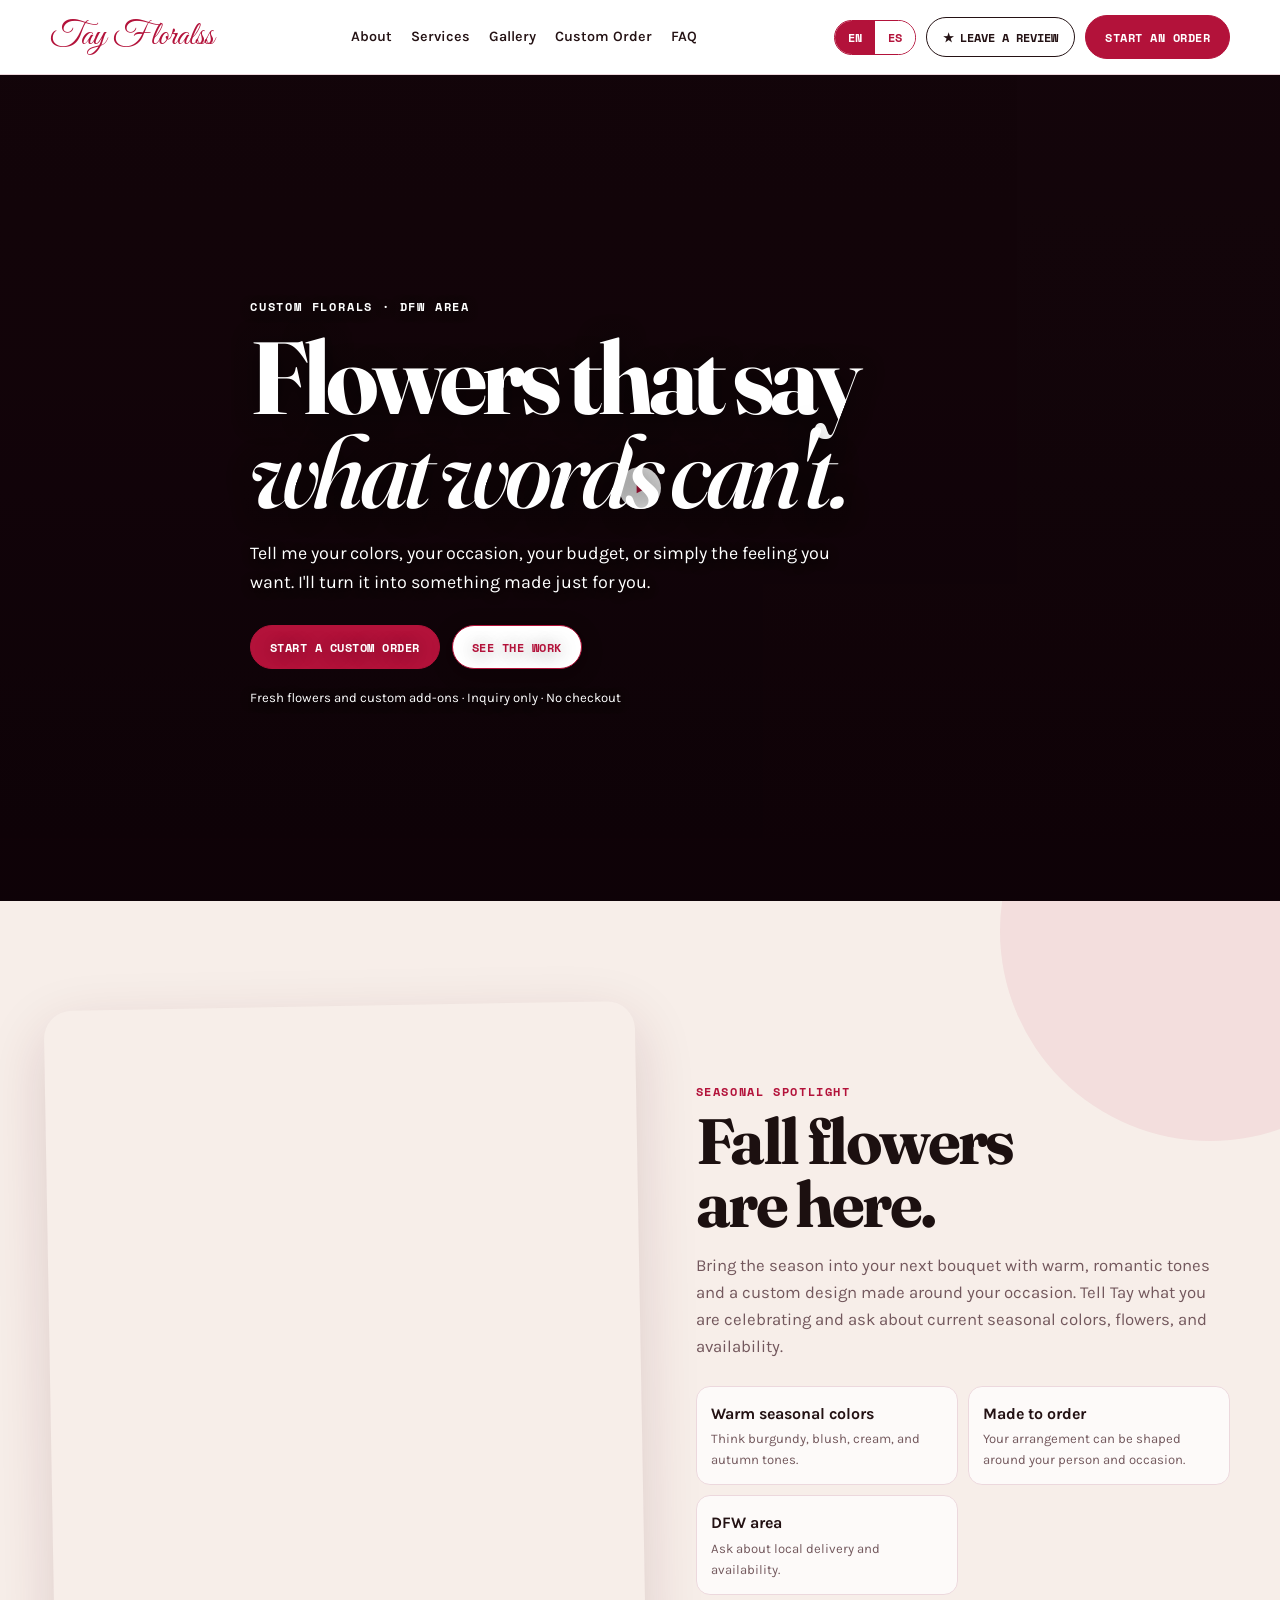
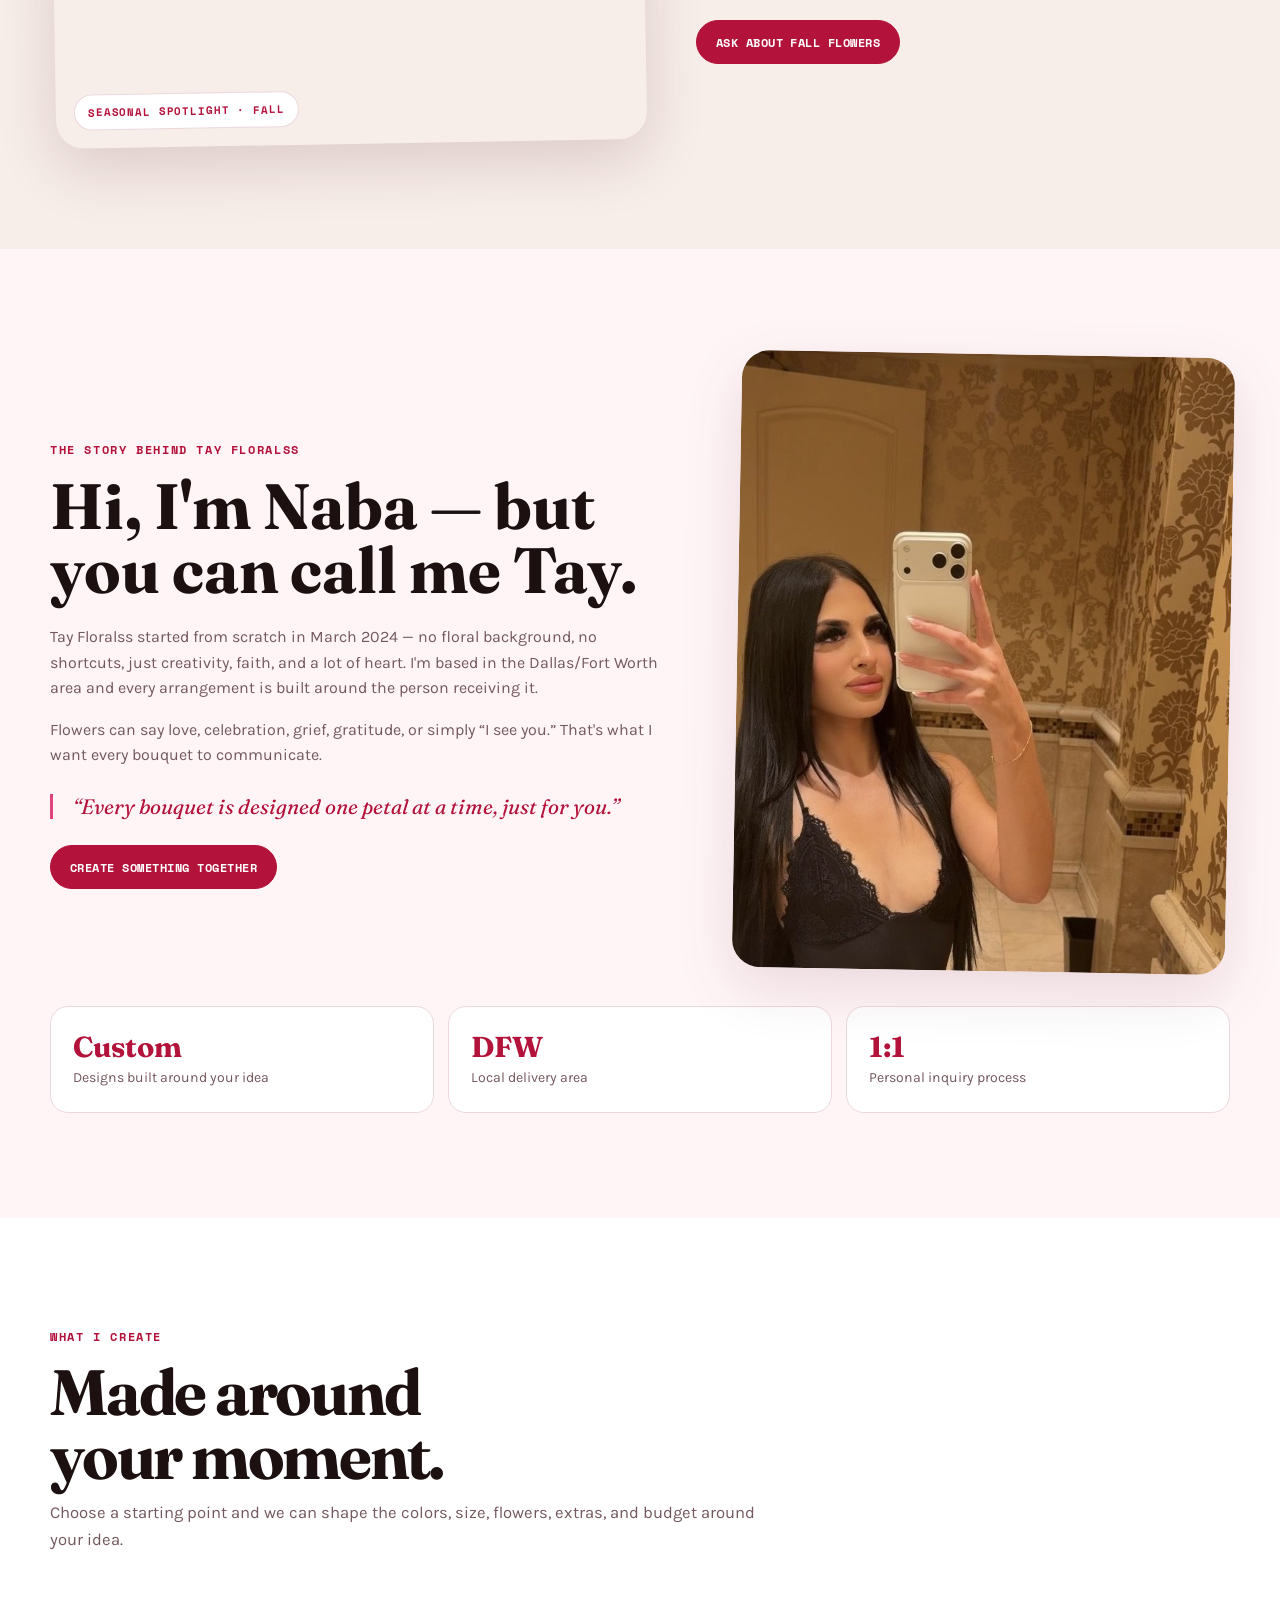
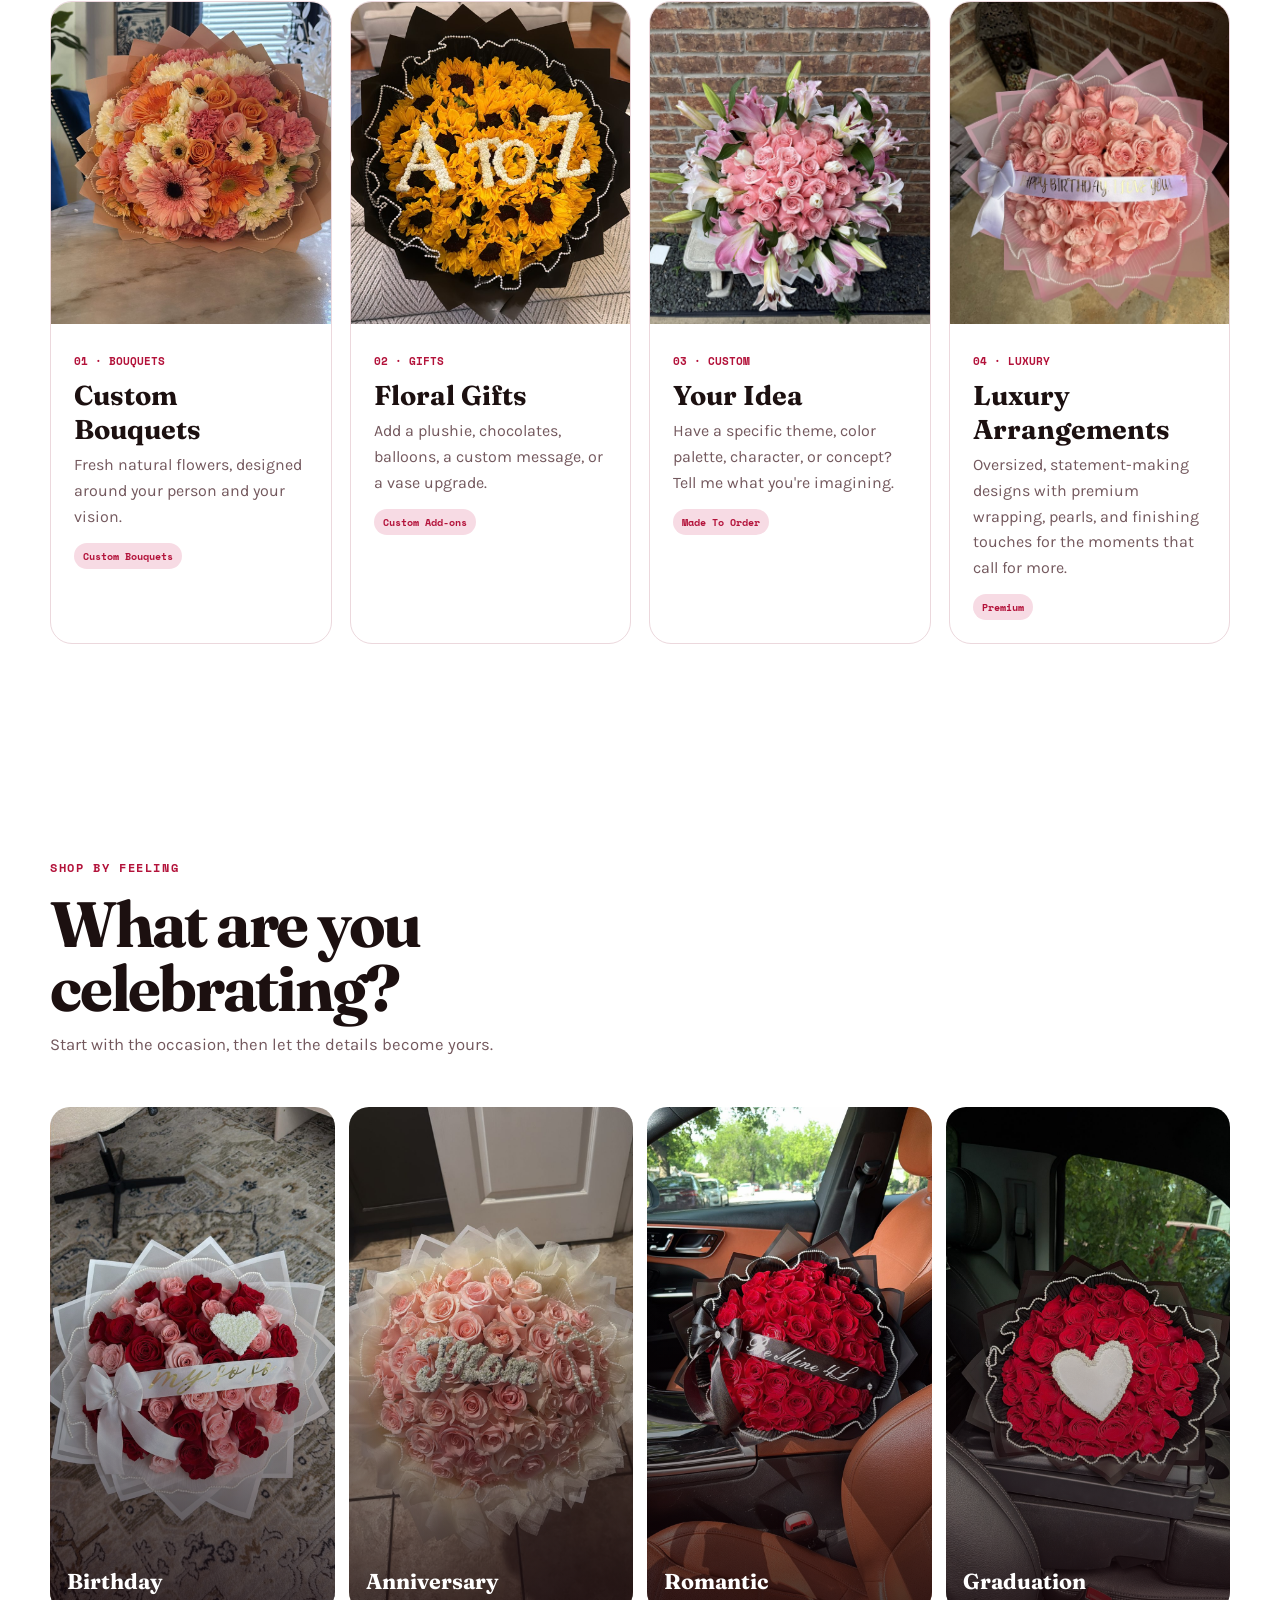
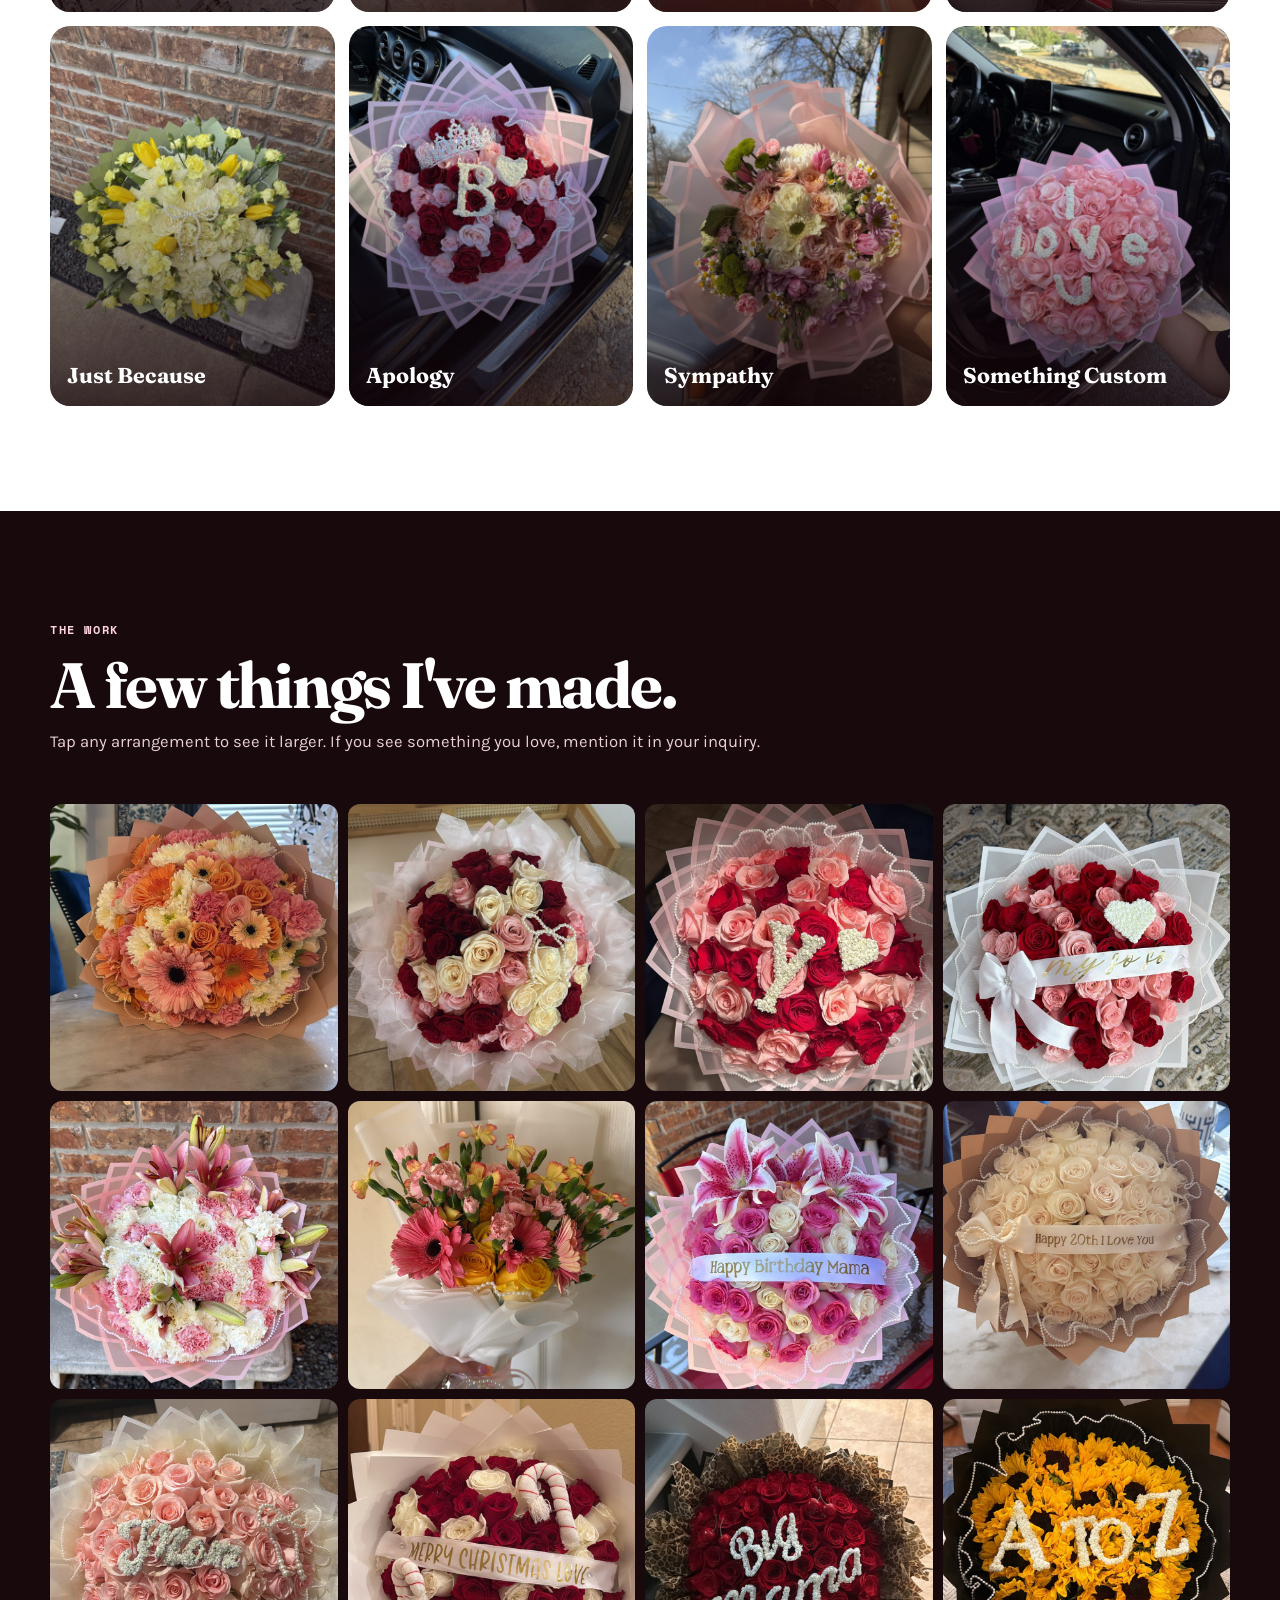
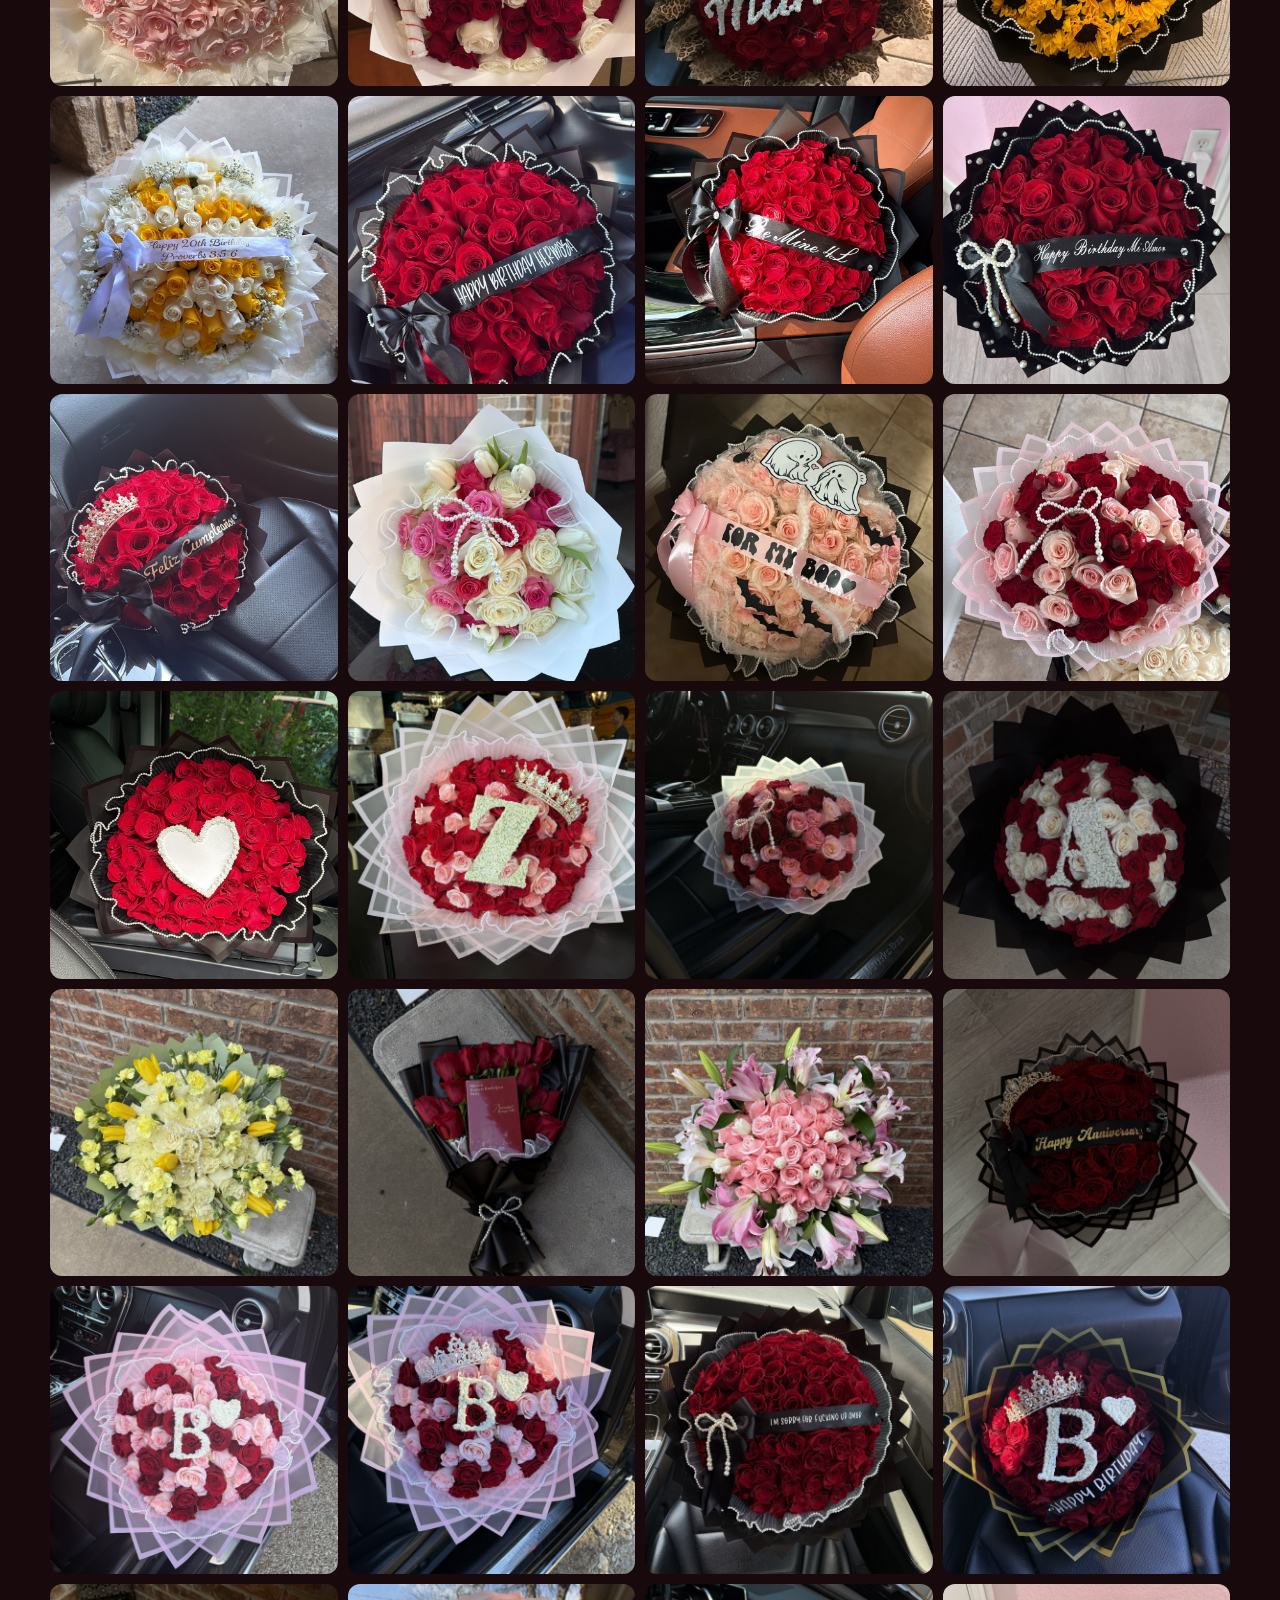
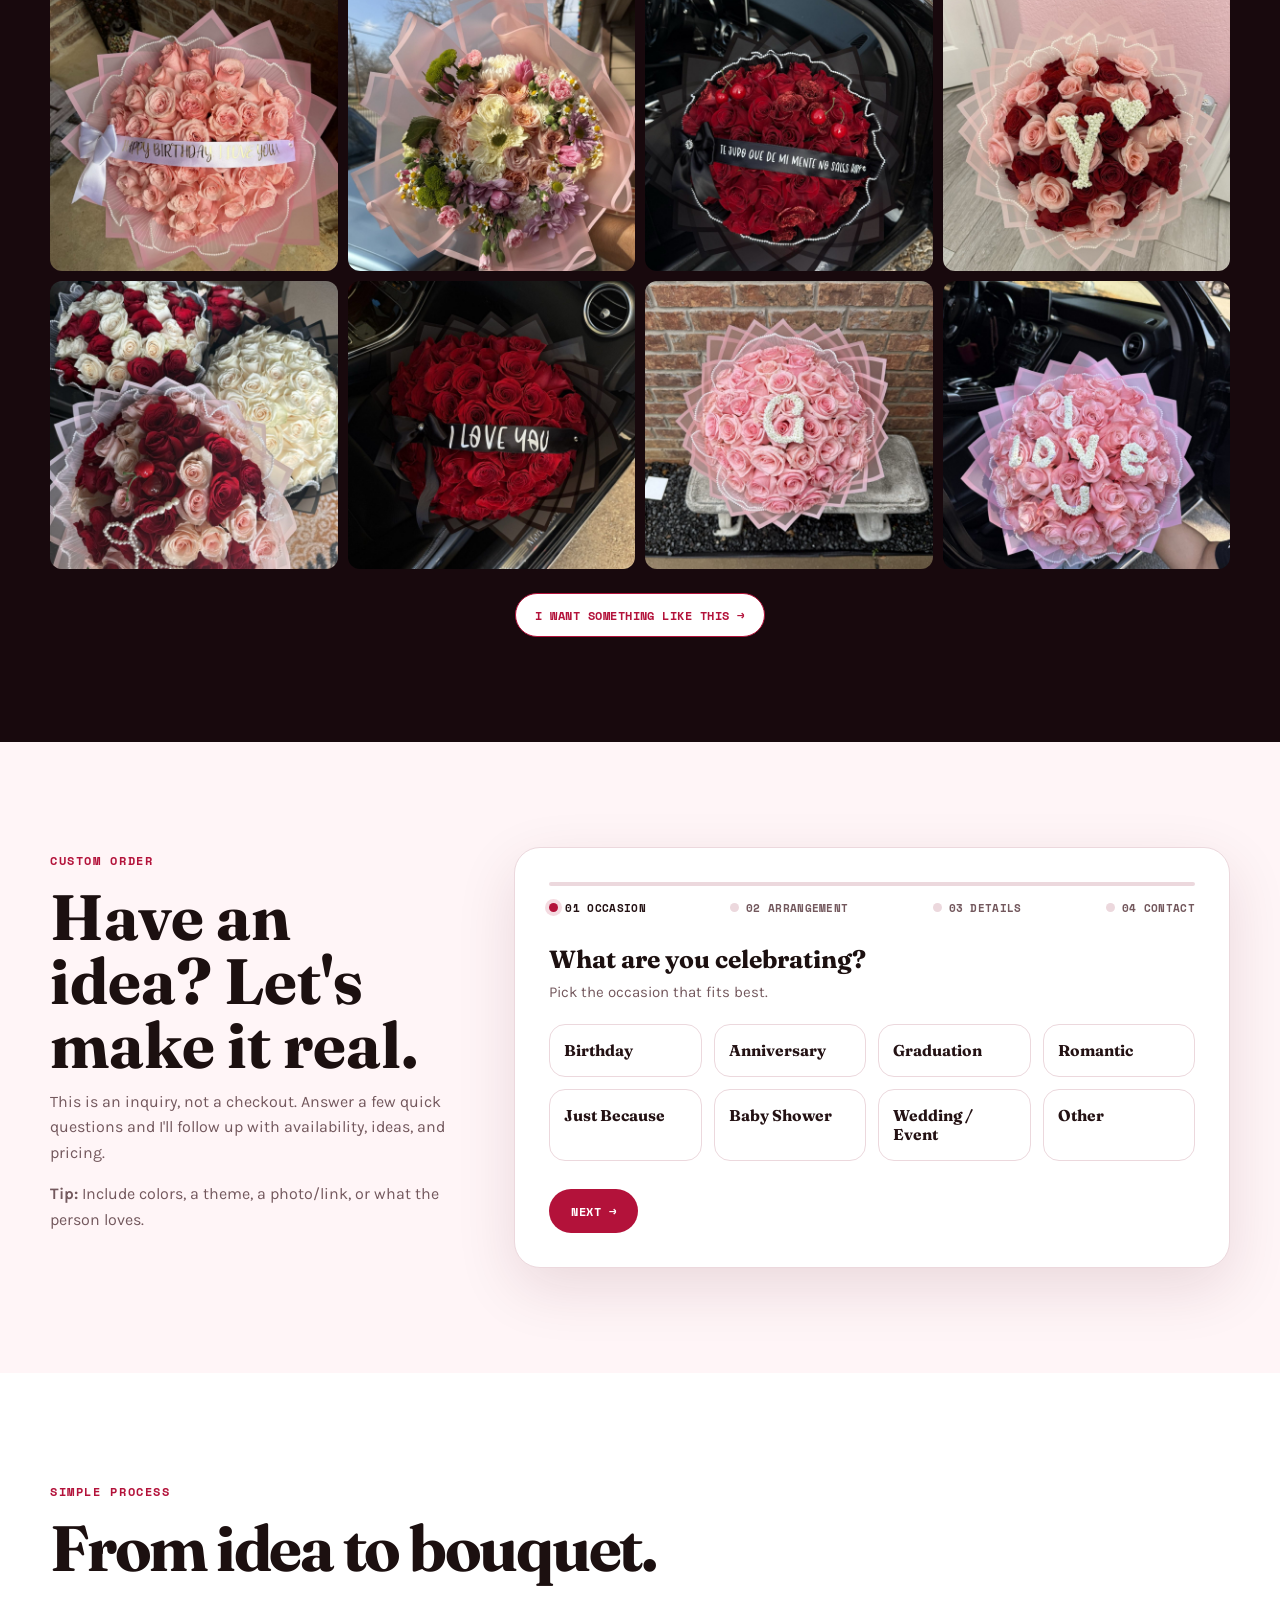
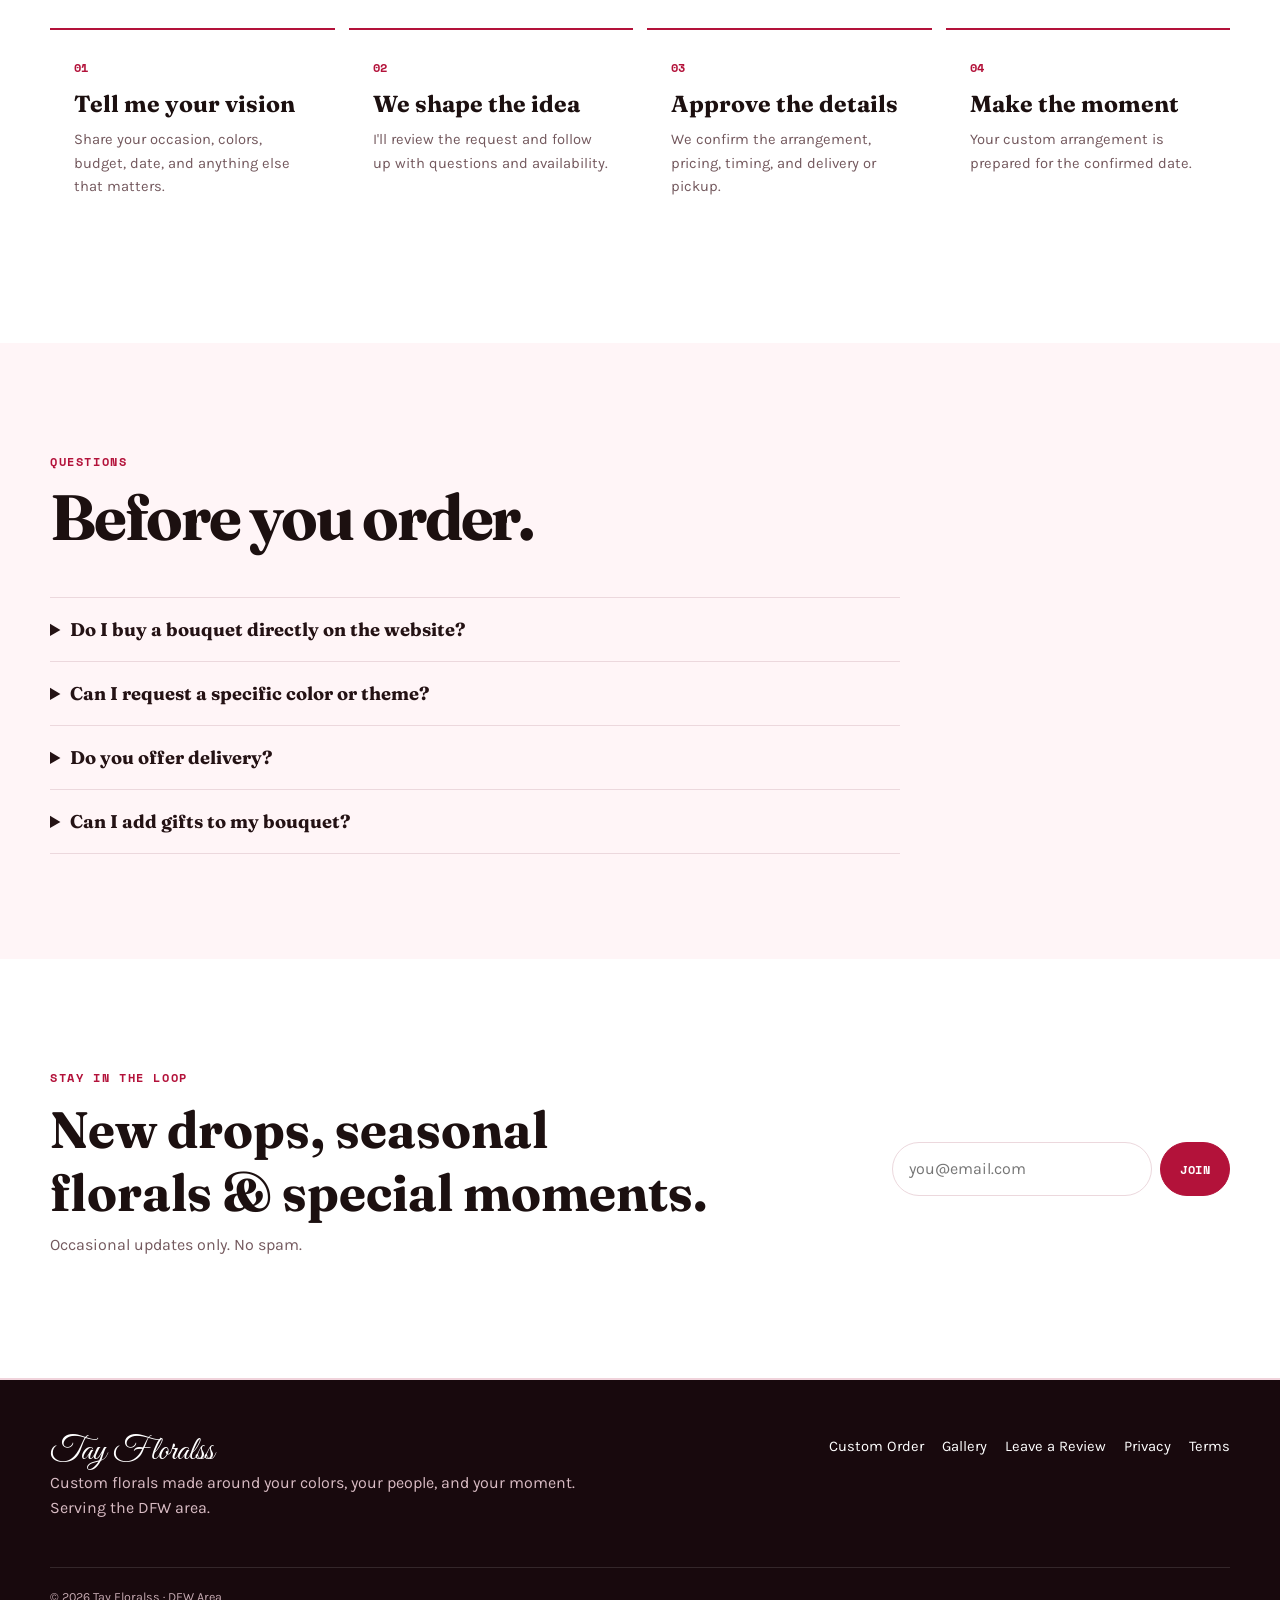
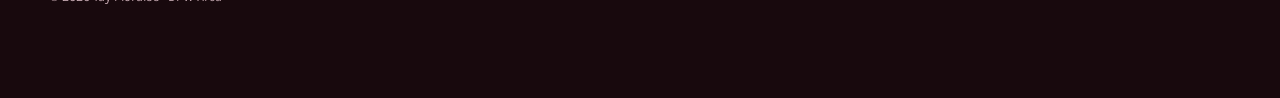
==== commit b2e8894e: "Update brand name to Tay Floralss (double s) throughout site Co-Authored-By: Claude Sonnet 5 <norepl" ====
--- a/index.html
+++ b/index.html
@@ -4,9 +4,9 @@
 <meta charset="UTF-8">
 <meta name="viewport" content="width=device-width, initial-scale=1.0">
 <meta name="theme-color" content="#b3123a">
-<meta name="description" content="Tay Florals creates custom bouquets and floral gifts across the DFW area. Fresh flowers, custom add-ons, and local delivery.">
-<meta property="og:type" content="website"><meta property="og:site_name" content="Tay Florals"><meta property="og:title" content="Tay Florals | Custom Florals in DFW"><meta property="og:description" content="Flowers made around your person, your colors, and your moment.">
-<title>Tay Florals | Custom Florals in DFW</title>
+<meta name="description" content="Tay Floralss creates custom bouquets and floral gifts across the DFW area. Fresh flowers, custom add-ons, and local delivery.">
+<meta property="og:type" content="website"><meta property="og:site_name" content="Tay Floralss"><meta property="og:title" content="Tay Floralss | Custom Florals in DFW"><meta property="og:description" content="Flowers made around your person, your colors, and your moment.">
+<title>Tay Floralss | Custom Florals in DFW</title>
 <link rel="icon" href="data:image/svg+xml,<svg xmlns=%22http://www.w3.org/2000/svg%22 viewBox=%220 0 100 100%22><text y=%22.9em%22 font-size=%2290%22>🌸</text></svg>">
 <link rel="preconnect" href="https://fonts.googleapis.com"><link rel="stylesheet" href="https://fonts.googleapis.com/css2?family=Fraunces:ital,opsz,wght@0,9..144,500;0,9..144,600;0,9..144,700;0,9..144,900;1,9..144,500;1,9..144,600&family=Karla:wght@400;500;600;700&family=Space+Mono:wght@400;700&family=Great+Vibes&display=swap"><link rel="stylesheet" href="assets/site.css">
 <style>
@@ -55,7 +55,7 @@
 </style>
 </head>
 <body>
-<header class="nav"><div class="w navin"><a class="logo" href="#home">Tay Florals</a><nav class="links"><a href="#about" data-i18n="nav.about">About</a><a href="#services" data-i18n="nav.services">Services</a><a href="#gallery" data-i18n="nav.gallery">Gallery</a><a href="#order" data-i18n="nav.order">Custom Order</a><a href="#faq" data-i18n="nav.faq">FAQ</a></nav><div class="actions"><div class="lang"><button class="active" data-lang="en">EN</button><button data-lang="es">ES</button></div><a class="reviewBtn" href="leave-review.html">★ <span data-i18n="nav.review">Leave a Review</span></a><a class="btn" href="#order" data-i18n="nav.startOrder">Start an Order</a><button class="menu" id="menu" aria-label="Open menu"><span></span><span></span><span></span></button></div></div></header>
+<header class="nav"><div class="w navin"><a class="logo" href="#home">Tay Floralss</a><nav class="links"><a href="#about" data-i18n="nav.about">About</a><a href="#services" data-i18n="nav.services">Services</a><a href="#gallery" data-i18n="nav.gallery">Gallery</a><a href="#order" data-i18n="nav.order">Custom Order</a><a href="#faq" data-i18n="nav.faq">FAQ</a></nav><div class="actions"><div class="lang"><button class="active" data-lang="en">EN</button><button data-lang="es">ES</button></div><a class="reviewBtn" href="leave-review.html">★ <span data-i18n="nav.review">Leave a Review</span></a><a class="btn" href="#order" data-i18n="nav.startOrder">Start an Order</a><button class="menu" id="menu" aria-label="Open menu"><span></span><span></span><span></span></button></div></div></header>
 <main id="home">
 <section class="hero"><div class="media"><div><video src="images/hero/hero1.mp4" autoplay muted loop playsinline></video></div><div><video src="images/hero/hero2.mp4" autoplay muted loop playsinline></video></div><div><video src="images/hero/hero3.mp4" autoplay muted loop playsinline></video></div><button type="button" id="heroPlayBtn" class="heroPlayBtn" aria-label="Play videos"><span>&#9658;</span></button></div><div class="w heroCopy"><div class="kicker" data-i18n="hero.kicker">Custom florals · DFW area</div><h1 data-i18n-html="hero.title">Flowers that say <em>what words can't.</em></h1><p data-i18n="hero.sub">Tell me your colors, your occasion, your budget, or simply the feeling you want. I'll turn it into something made just for you.</p><div class="heroBtns"><a class="btn" href="#order" data-i18n="hero.cta1">Start a custom order</a><a class="btn light" href="#gallery" data-i18n="hero.cta2">See the work</a></div><div class="heroNote" data-i18n="hero.note">Fresh flowers and custom add-ons · Inquiry only · No checkout</div></div></section>
 
@@ -79,8 +79,8 @@
   </div>
 </section>
 
-<section id="about" class="sec blush"><div class="w story"><div><span class="ey" data-i18n="about.ey">The story behind Tay Florals</span><h2 data-i18n="about.h2">Hi, I'm Naba — but you can call me Tay.</h2><p data-i18n="about.p1">Tay Florals started from scratch in March 2024 — no floral background, no shortcuts, just creativity, faith, and a lot of heart. I'm based in the Dallas/Fort Worth area and every arrangement is built around the person receiving it.</p><p data-i18n="about.p2">Flowers can say love, celebration, grief, gratitude, or simply “I see you.” That's what I want every bouquet to communicate.</p><p class="quote" data-i18n="about.quote">“Every bouquet is designed one petal at a time, just for you.”</p><a class="btn" href="#order" data-i18n="about.cta">Create something together</a></div><div class="photo"><img src="images/about/naba.jpg" alt="Naba, owner and designer of Tay Florals" loading="lazy"></div></div><div class="w proof"><div><strong data-i18n="about.proof1t">Custom</strong><span data-i18n="about.proof1s">Designs built around your idea</span></div><div><strong>DFW</strong><span data-i18n="about.proof2s">Local delivery area</span></div><div><strong>1:1</strong><span data-i18n="about.proof3s">Personal inquiry process</span></div></div></section>
-<section id="services" class="sec"><div class="w"><div class="head"><span class="ey" data-i18n="services.ey">What I create</span><h2 data-i18n="services.h2">Made around your moment.</h2><p data-i18n="services.p">Choose a starting point and we can shape the colors, size, flowers, extras, and budget around your idea.</p></div><div class="services"><article class="service"><div class="serviceImg"><img src="images/gallery/bouquet-all-01.jpg" alt="Custom bouquet by Tay Florals" loading="lazy"></div><div class="serviceBody"><span class="num" data-i18n="services.s1n">01 · BOUQUETS</span><h3 data-i18n="services.s1h">Custom Bouquets</h3><p data-i18n="services.s1p">Fresh natural flowers, designed around your person and your vision.</p><span class="tag" data-i18n="services.s1t">Custom Bouquets</span></div></article><article class="service"><div class="serviceImg"><img src="images/gallery/bouquet-all-12.jpg" alt="Floral gift arrangement by Tay Florals" loading="lazy"></div><div class="serviceBody"><span class="num" data-i18n="services.s2n">02 · GIFTS</span><h3 data-i18n="services.s2h">Floral Gifts</h3><p data-i18n="services.s2p">Add a plushie, chocolates, balloons, a custom message, or a vase upgrade.</p><span class="tag" data-i18n="services.s2t">Custom Add-ons</span></div></article><article class="service"><div class="serviceImg"><img src="images/gallery/bouquet-all-27.jpg" alt="Large custom floral arrangement by Tay Florals" loading="lazy"></div><div class="serviceBody"><span class="num" data-i18n="services.s3n">03 · CUSTOM</span><h3 data-i18n="services.s3h">Your Idea</h3><p data-i18n="services.s3p">Have a specific theme, color palette, character, or concept? Tell me what you're imagining.</p><span class="tag" data-i18n="services.s3t">Made To Order</span></div></article><article class="service"><div class="serviceImg"><img src="images/gallery/bouquet-all-33.jpg" alt="Luxury floral arrangement by Tay Florals" loading="lazy"></div><div class="serviceBody"><span class="num" data-i18n="services.s4n">04 · LUXURY</span><h3 data-i18n="services.s4h">Luxury Arrangements</h3><p data-i18n="services.s4p">Oversized, statement-making designs with premium wrapping, pearls, and finishing touches for the moments that call for more.</p><span class="tag" data-i18n="services.s4t">Premium</span></div></article></div></div></section>
+<section id="about" class="sec blush"><div class="w story"><div><span class="ey" data-i18n="about.ey">The story behind Tay Floralss</span><h2 data-i18n="about.h2">Hi, I'm Naba — but you can call me Tay.</h2><p data-i18n="about.p1">Tay Floralss started from scratch in March 2024 — no floral background, no shortcuts, just creativity, faith, and a lot of heart. I'm based in the Dallas/Fort Worth area and every arrangement is built around the person receiving it.</p><p data-i18n="about.p2">Flowers can say love, celebration, grief, gratitude, or simply “I see you.” That's what I want every bouquet to communicate.</p><p class="quote" data-i18n="about.quote">“Every bouquet is designed one petal at a time, just for you.”</p><a class="btn" href="#order" data-i18n="about.cta">Create something together</a></div><div class="photo"><img src="images/about/naba.jpg" alt="Naba, owner and designer of Tay Floralss" loading="lazy"></div></div><div class="w proof"><div><strong data-i18n="about.proof1t">Custom</strong><span data-i18n="about.proof1s">Designs built around your idea</span></div><div><strong>DFW</strong><span data-i18n="about.proof2s">Local delivery area</span></div><div><strong>1:1</strong><span data-i18n="about.proof3s">Personal inquiry process</span></div></div></section>
+<section id="services" class="sec"><div class="w"><div class="head"><span class="ey" data-i18n="services.ey">What I create</span><h2 data-i18n="services.h2">Made around your moment.</h2><p data-i18n="services.p">Choose a starting point and we can shape the colors, size, flowers, extras, and budget around your idea.</p></div><div class="services"><article class="service"><div class="serviceImg"><img src="images/gallery/bouquet-all-01.jpg" alt="Custom bouquet by Tay Floralss" loading="lazy"></div><div class="serviceBody"><span class="num" data-i18n="services.s1n">01 · BOUQUETS</span><h3 data-i18n="services.s1h">Custom Bouquets</h3><p data-i18n="services.s1p">Fresh natural flowers, designed around your person and your vision.</p><span class="tag" data-i18n="services.s1t">Custom Bouquets</span></div></article><article class="service"><div class="serviceImg"><img src="images/gallery/bouquet-all-12.jpg" alt="Floral gift arrangement by Tay Floralss" loading="lazy"></div><div class="serviceBody"><span class="num" data-i18n="services.s2n">02 · GIFTS</span><h3 data-i18n="services.s2h">Floral Gifts</h3><p data-i18n="services.s2p">Add a plushie, chocolates, balloons, a custom message, or a vase upgrade.</p><span class="tag" data-i18n="services.s2t">Custom Add-ons</span></div></article><article class="service"><div class="serviceImg"><img src="images/gallery/bouquet-all-27.jpg" alt="Large custom floral arrangement by Tay Floralss" loading="lazy"></div><div class="serviceBody"><span class="num" data-i18n="services.s3n">03 · CUSTOM</span><h3 data-i18n="services.s3h">Your Idea</h3><p data-i18n="services.s3p">Have a specific theme, color palette, character, or concept? Tell me what you're imagining.</p><span class="tag" data-i18n="services.s3t">Made To Order</span></div></article><article class="service"><div class="serviceImg"><img src="images/gallery/bouquet-all-33.jpg" alt="Luxury floral arrangement by Tay Floralss" loading="lazy"></div><div class="serviceBody"><span class="num" data-i18n="services.s4n">04 · LUXURY</span><h3 data-i18n="services.s4h">Luxury Arrangements</h3><p data-i18n="services.s4p">Oversized, statement-making designs with premium wrapping, pearls, and finishing touches for the moments that call for more.</p><span class="tag" data-i18n="services.s4t">Premium</span></div></article></div></div></section>
 <section class="sec"><div class="w"><div class="head"><span class="ey" data-i18n="occ.ey">Shop by feeling</span><h2 data-i18n="occ.h2">What are you celebrating?</h2><p data-i18n="occ.p">Start with the occasion, then let the details become yours.</p></div><div class="occasions"><a class="occasion" href="#order" data-occasion="Birthday"><img src="images/gallery/bouquet-all-04.jpg" alt="Birthday bouquet"><span data-i18n="occ.birthday">Birthday</span></a><a class="occasion" href="#order" data-occasion="Anniversary"><img src="images/gallery/bouquet-all-09.jpg" alt="Anniversary bouquet"><span data-i18n="occ.anniversary">Anniversary</span></a><a class="occasion" href="#order" data-occasion="Romantic"><img src="images/gallery/bouquet-all-15.jpg" alt="Romantic bouquet"><span data-i18n="occ.romantic">Romantic</span></a><a class="occasion" href="#order" data-occasion="Graduation"><img src="images/gallery/bouquet-all-21.jpg" alt="Graduation bouquet"><span data-i18n="occ.graduation">Graduation</span></a><a class="occasion" href="#order" data-occasion="Just Because"><img src="images/gallery/bouquet-all-25.jpg" alt="Just because bouquet"><span data-i18n="occ.justBecause">Just Because</span></a><a class="occasion" href="#order" data-occasion="Apology"><img src="images/gallery/bouquet-all-30.jpg" alt="Gift bouquet"><span data-i18n="occ.apology">Apology</span></a><a class="occasion" href="#order" data-occasion="Sympathy"><img src="images/gallery/bouquet-all-34.jpg" alt="Sympathy flowers"><span data-i18n="occ.sympathy">Sympathy</span></a><a class="occasion" href="#order" data-occasion="Custom"><img src="images/gallery/bouquet-all-40.jpg" alt="Custom bouquet"><span data-i18n="occ.custom">Something Custom</span></a></div></div></section>
 <section id="gallery" class="sec dark"><div class="w"><div class="head"><span class="ey" style="color:#ffd5df" data-i18n="gallery.ey">The work</span><h2 style="color:#fff" data-i18n="gallery.h2">A few things I've made.</h2><p data-i18n="gallery.p">Tap any arrangement to see it larger. If you see something you love, mention it in your inquiry.</p></div><div class="gallery" id="galleryGrid"></div><div class="center"><a class="btn light" href="#order" data-i18n="gallery.cta">I want something like this →</a></div></div></section>
 <section id="order" class="sec blush"><div class="w order"><div class="orderCopy"><span class="ey" data-i18n="order.ey">Custom order</span><h2 data-i18n="order.h2">Have an idea? Let's make it real.</h2><p data-i18n="order.p">This is an inquiry, not a checkout. Answer a few quick questions and I'll follow up with availability, ideas, and pricing.</p><p><strong data-i18n="order.tipLabel">Tip:</strong> <span data-i18n="order.tip">Include colors, a theme, a photo/link, or what the person loves.</span></p></div>
@@ -197,7 +197,7 @@
 </div>
 
 <div class="wizStep" data-step="9" data-group="3">
-<h3 data-i18n="wiz.s9h">Your Tay Florals request</h3><p class="wizSub" data-i18n="wiz.s9sub">Check everything looks right before sending.</p>
+<h3 data-i18n="wiz.s9h">Your Tay Floralss request</h3><p class="wizSub" data-i18n="wiz.s9sub">Check everything looks right before sending.</p>
 <div class="wizSummary" id="wizSummary"></div>
 <div class="note" data-i18n="wiz.s9note">This is an inquiry only — nothing is charged and nothing is confirmed yet. I'll follow up with availability and pricing.</div>
 <div class="wizNav"><button type="button" class="wizBack" data-i18n="wiz.edit">← Edit</button><button class="btn" type="submit" data-i18n="wiz.submit">Send My Inquiry →</button></div>
@@ -205,11 +205,11 @@
 </form>
 </div></section>
 <section class="sec"><div class="w"><div class="head"><span class="ey" data-i18n="process.ey">Simple process</span><h2 data-i18n="process.h2">From idea to bouquet.</h2></div><div class="steps"><div class="step"><b>01</b><h3 data-i18n="process.s1h">Tell me your vision</h3><p data-i18n="process.s1p">Share your occasion, colors, budget, date, and anything else that matters.</p></div><div class="step"><b>02</b><h3 data-i18n="process.s2h">We shape the idea</h3><p data-i18n="process.s2p">I'll review the request and follow up with questions and availability.</p></div><div class="step"><b>03</b><h3 data-i18n="process.s3h">Approve the details</h3><p data-i18n="process.s3p">We confirm the arrangement, pricing, timing, and delivery or pickup.</p></div><div class="step"><b>04</b><h3 data-i18n="process.s4h">Make the moment</h3><p data-i18n="process.s4p">Your custom arrangement is prepared for the confirmed date.</p></div></div></div></section>
-<section id="faq" class="sec blush"><div class="w"><div class="head"><span class="ey" data-i18n="faq.ey">Questions</span><h2 data-i18n="faq.h2">Before you order.</h2></div><div class="faq"><details><summary data-i18n="faq.q1">Do I buy a bouquet directly on the website?</summary><p data-i18n="faq.a1">No. The custom order form is an inquiry only. Tay Florals reviews the request first so availability, timing, and price can be confirmed before payment.</p></details><details><summary data-i18n="faq.q2">Can I request a specific color or theme?</summary><p data-i18n="faq.a2">Absolutely. Include colors, favorite flowers, a theme, character inspiration, or a photo/link to an arrangement you like.</p></details><details><summary data-i18n="faq.q3">Do you offer delivery?</summary><p data-i18n="faq.a3">Local DFW delivery is available depending on location and date. Include your delivery details in the inquiry.</p></details><details><summary data-i18n="faq.q4">Can I add gifts to my bouquet?</summary><p data-i18n="faq.a4">Yes. Ask about plushies, balloons, chocolates and candy, custom cards or messages, vase upgrades, and other ideas.</p></details></div></div></section>
+<section id="faq" class="sec blush"><div class="w"><div class="head"><span class="ey" data-i18n="faq.ey">Questions</span><h2 data-i18n="faq.h2">Before you order.</h2></div><div class="faq"><details><summary data-i18n="faq.q1">Do I buy a bouquet directly on the website?</summary><p data-i18n="faq.a1">No. The custom order form is an inquiry only. Tay Floralss reviews the request first so availability, timing, and price can be confirmed before payment.</p></details><details><summary data-i18n="faq.q2">Can I request a specific color or theme?</summary><p data-i18n="faq.a2">Absolutely. Include colors, favorite flowers, a theme, character inspiration, or a photo/link to an arrangement you like.</p></details><details><summary data-i18n="faq.q3">Do you offer delivery?</summary><p data-i18n="faq.a3">Local DFW delivery is available depending on location and date. Include your delivery details in the inquiry.</p></details><details><summary data-i18n="faq.q4">Can I add gifts to my bouquet?</summary><p data-i18n="faq.a4">Yes. Ask about plushies, balloons, chocolates and candy, custom cards or messages, vase upgrades, and other ideas.</p></details></div></div></section>
 <section class="sec"><div class="w news"><div><span class="ey" data-i18n="news.ey">Stay in the loop</span><h2 data-i18n="news.h2">New drops, seasonal florals & special moments.</h2><p data-i18n="news.p">Occasional updates only. No spam.</p></div><form class="newsForm" name="newsletter" method="POST" action="/thank-you.html" data-netlify="true"><input type="hidden" name="form-name" value="newsletter"><input type="email" name="email" required placeholder="you@email.com" aria-label="Email address"><button class="btn" type="submit" data-i18n="news.join">Join</button></form></div></section>
 </main>
-<footer class="footer"><div class="w"><div class="footerGrid"><div><div class="logo" style="color:#fff">Tay Florals</div><p data-i18n="footer.tagline">Custom florals made around your colors, your people, and your moment. Serving the DFW area.</p></div><div class="footerLinks"><a href="#order" data-i18n="nav.order">Custom Order</a><a href="#gallery" data-i18n="nav.gallery">Gallery</a><a href="leave-review.html" data-i18n="nav.review">Leave a Review</a><a href="privacy.html" data-i18n="footer.privacy">Privacy</a><a href="terms.html" data-i18n="footer.terms">Terms</a></div></div><div class="bottom">© <span id="year"></span> Tay Florals · <span data-i18n="footer.area">DFW Area</span></div></div></footer>
-<div class="modal" id="modal" aria-hidden="true"><button id="close" aria-label="Close">×</button><img id="modalImg" alt="Expanded Tay Florals arrangement"></div><div class="sticky"><a class="btn" href="#order" data-i18n="misc.stickyCta">Start Your Custom Order →</a></div>
+<footer class="footer"><div class="w"><div class="footerGrid"><div><div class="logo" style="color:#fff">Tay Floralss</div><p data-i18n="footer.tagline">Custom florals made around your colors, your people, and your moment. Serving the DFW area.</p></div><div class="footerLinks"><a href="#order" data-i18n="nav.order">Custom Order</a><a href="#gallery" data-i18n="nav.gallery">Gallery</a><a href="leave-review.html" data-i18n="nav.review">Leave a Review</a><a href="privacy.html" data-i18n="footer.privacy">Privacy</a><a href="terms.html" data-i18n="footer.terms">Terms</a></div></div><div class="bottom">© <span id="year"></span> Tay Floralss · <span data-i18n="footer.area">DFW Area</span></div></div></footer>
+<div class="modal" id="modal" aria-hidden="true"><button id="close" aria-label="Close">×</button><img id="modalImg" alt="Expanded Tay Floralss arrangement"></div><div class="sticky"><a class="btn" href="#order" data-i18n="misc.stickyCta">Start Your Custom Order →</a></div>
 <script>
 (()=>{const $=s=>document.querySelector(s),$$=s=>[...document.querySelectorAll(s)];$('#year').textContent=new Date().getFullYear();
 const I18N={
@@ -217,7 +217,7 @@
 'nav.about':'About','nav.services':'Services','nav.gallery':'Gallery','nav.order':'Custom Order','nav.faq':'FAQ','nav.review':'Leave a Review','nav.startOrder':'Start an Order',
 'hero.kicker':'Custom florals · DFW area','hero.title':'Flowers that say <em>what words can\'t.</em>','hero.sub':"Tell me your colors, your occasion, your budget, or simply the feeling you want. I'll turn it into something made just for you.",'hero.cta1':'Start a custom order','hero.cta2':'See the work','hero.note':'Fresh flowers and custom add-ons · Inquiry only · No checkout',
 'seasonal.badge':'Seasonal spotlight · Fall','seasonal.ey':'Seasonal spotlight','seasonal.h2':'Fall flowers are here.','seasonal.p':'Bring the season into your next bouquet with warm, romantic tones and a custom design made around your occasion. Tell Tay what you are celebrating and ask about current seasonal colors, flowers, and availability.','seasonal.b1t':'Warm seasonal colors','seasonal.b1s':'Think burgundy, blush, cream, and autumn tones.','seasonal.b2t':'Made to order','seasonal.b2s':'Your arrangement can be shaped around your person and occasion.','seasonal.b3t':'DFW area','seasonal.b3s':'Ask about local delivery and availability.','seasonal.cta':'Ask about Fall Flowers',
-'about.ey':'The story behind Tay Florals','about.h2':"Hi, I'm Naba — but you can call me Tay.",'about.p1':"Tay Florals started from scratch in March 2024 — no floral background, no shortcuts, just creativity, faith, and a lot of heart. I'm based in the Dallas/Fort Worth area and every arrangement is built around the person receiving it.",'about.p2':'Flowers can say love, celebration, grief, gratitude, or simply “I see you.” That\'s what I want every bouquet to communicate.','about.quote':'“Every bouquet is designed one petal at a time, just for you.”','about.cta':'Create something together','about.proof1t':'Custom','about.proof1s':'Designs built around your idea','about.proof2s':'Local delivery area','about.proof3s':'Personal inquiry process',
+'about.ey':'The story behind Tay Floralss','about.h2':"Hi, I'm Naba — but you can call me Tay.",'about.p1':"Tay Floralss started from scratch in March 2024 — no floral background, no shortcuts, just creativity, faith, and a lot of heart. I'm based in the Dallas/Fort Worth area and every arrangement is built around the person receiving it.",'about.p2':'Flowers can say love, celebration, grief, gratitude, or simply “I see you.” That\'s what I want every bouquet to communicate.','about.quote':'“Every bouquet is designed one petal at a time, just for you.”','about.cta':'Create something together','about.proof1t':'Custom','about.proof1s':'Designs built around your idea','about.proof2s':'Local delivery area','about.proof3s':'Personal inquiry process',
 'services.ey':'What I create','services.h2':'Made around your moment.','services.p':'Choose a starting point and we can shape the colors, size, flowers, extras, and budget around your idea.','services.s1n':'01 · BOUQUETS','services.s1h':'Custom Bouquets','services.s1p':'Fresh natural flowers, designed around your person and your vision.','services.s1t':'Custom Bouquets','services.s2n':'02 · GIFTS','services.s2h':'Floral Gifts','services.s2p':'Add a plushie, chocolates, balloons, a custom message, or a vase upgrade.','services.s2t':'Custom Add-ons','services.s3n':'03 · CUSTOM','services.s3h':'Your Idea','services.s3p':"Have a specific theme, color palette, character, or concept? Tell me what you're imagining.",'services.s3t':'Made To Order','services.s4n':'04 · LUXURY','services.s4h':'Luxury Arrangements','services.s4p':'Oversized, statement-making designs with premium wrapping, pearls, and finishing touches for the moments that call for more.','services.s4t':'Premium',
 'occ.ey':'Shop by feeling','occ.h2':'What are you celebrating?','occ.p':'Start with the occasion, then let the details become yours.','occ.birthday':'Birthday','occ.anniversary':'Anniversary','occ.romantic':'Romantic','occ.graduation':'Graduation','occ.justBecause':'Just Because','occ.apology':'Apology','occ.sympathy':'Sympathy','occ.custom':'Something Custom',
 'gallery.ey':'The work','gallery.h2':"A few things I've made.",'gallery.p':'Tap any arrangement to see it larger. If you see something you love, mention it in your inquiry.','gallery.cta':'I want something like this →',
@@ -232,9 +232,9 @@
 'wiz.s6h':'Tell us about your vision','wiz.s6sub':"Colors, flowers, themes, names, or anything else you'd like us to know.",'wiz.visionPh':"Tell us what you're imagining...",'wiz.uploadLabel':'Have an inspiration photo? Upload it here (optional).',
 'wiz.s7h':'How would you prefer we contact you?','wiz.s7sub':"Pick one — we'll only ask for what we need.",'wiz.instagramDM':'Instagram DM','wiz.textMessage':'Text Message','wiz.email':'Email','wiz.err7':'Please pick a contact method so we can reach you 💐','wiz.instagramLabel':'Instagram username','wiz.phoneLabel':'Phone number','wiz.emailLabel':'Email address',
 'wiz.s8h':"Almost done — what's your name?",'wiz.s8sub':"So we know who we're helping.",'wiz.firstName':'First name','wiz.lastName':'Last name','wiz.err8':"Please enter your name so we know who we're helping 💐",
-'wiz.s9h':'Your Tay Florals request','wiz.s9sub':'Check everything looks right before sending.','wiz.s9note':"This is an inquiry only — nothing is charged and nothing is confirmed yet. I'll follow up with availability and pricing.",
+'wiz.s9h':'Your Tay Floralss request','wiz.s9sub':'Check everything looks right before sending.','wiz.s9note':"This is an inquiry only — nothing is charged and nothing is confirmed yet. I'll follow up with availability and pricing.",
 'process.ey':'Simple process','process.h2':'From idea to bouquet.','process.s1h':'Tell me your vision','process.s1p':'Share your occasion, colors, budget, date, and anything else that matters.','process.s2h':'We shape the idea','process.s2p':"I'll review the request and follow up with questions and availability.",'process.s3h':'Approve the details','process.s3p':'We confirm the arrangement, pricing, timing, and delivery or pickup.','process.s4h':'Make the moment','process.s4p':'Your custom arrangement is prepared for the confirmed date.',
-'faq.ey':'Questions','faq.h2':'Before you order.','faq.q1':'Do I buy a bouquet directly on the website?','faq.a1':'No. The custom order form is an inquiry only. Tay Florals reviews the request first so availability, timing, and price can be confirmed before payment.','faq.q2':'Can I request a specific color or theme?','faq.a2':'Absolutely. Include colors, favorite flowers, a theme, character inspiration, or a photo/link to an arrangement you like.','faq.q3':'Do you offer delivery?','faq.a3':'Local DFW delivery is available depending on location and date. Include your delivery details in the inquiry.','faq.q4':'Can I add gifts to my bouquet?','faq.a4':'Yes. Ask about plushies, balloons, chocolates and candy, custom cards or messages, vase upgrades, and other ideas.',
+'faq.ey':'Questions','faq.h2':'Before you order.','faq.q1':'Do I buy a bouquet directly on the website?','faq.a1':'No. The custom order form is an inquiry only. Tay Floralss reviews the request first so availability, timing, and price can be confirmed before payment.','faq.q2':'Can I request a specific color or theme?','faq.a2':'Absolutely. Include colors, favorite flowers, a theme, character inspiration, or a photo/link to an arrangement you like.','faq.q3':'Do you offer delivery?','faq.a3':'Local DFW delivery is available depending on location and date. Include your delivery details in the inquiry.','faq.q4':'Can I add gifts to my bouquet?','faq.a4':'Yes. Ask about plushies, balloons, chocolates and candy, custom cards or messages, vase upgrades, and other ideas.',
 'news.ey':'Stay in the loop','news.h2':'New drops, seasonal florals & special moments.','news.p':'Occasional updates only. No spam.','news.join':'Join',
 'footer.tagline':'Custom florals made around your colors, your people, and your moment. Serving the DFW area.','footer.privacy':'Privacy','footer.terms':'Terms','footer.area':'DFW Area',
 'misc.stickyCta':'Start Your Custom Order →','misc.stepOf':'Step {n} of {t}','misc.selected':'Selected: {name}',
@@ -244,7 +244,7 @@
 'nav.about':'Nosotros','nav.services':'Servicios','nav.gallery':'Galería','nav.order':'Pedido Personalizado','nav.faq':'Preguntas','nav.review':'Dejar una Reseña','nav.startOrder':'Empezar un Pedido',
 'hero.kicker':'Flores personalizadas · Área DFW','hero.title':'Flores que dicen <em>lo que las palabras no pueden.</em>','hero.sub':'Dime tus colores, tu ocasión, tu presupuesto o simplemente lo que quieres sentir. Yo lo convierto en algo hecho especialmente para ti.','hero.cta1':'Empezar un pedido','hero.cta2':'Ver el trabajo','hero.note':'Flores frescas y extras personalizados · Solo consultas · Sin pago en línea',
 'seasonal.badge':'Especial de temporada · Otoño','seasonal.ey':'Especial de temporada','seasonal.h2':'Las flores de otoño ya llegaron.','seasonal.p':'Trae la temporada a tu próximo ramo con tonos cálidos y románticos y un diseño personalizado para tu ocasión. Cuéntale a Tay qué estás celebrando y pregunta por los colores, flores y disponibilidad de temporada.','seasonal.b1t':'Colores cálidos de temporada','seasonal.b1s':'Piensa en borgoña, rosa palo, crema y tonos otoñales.','seasonal.b2t':'Hecho a pedido','seasonal.b2s':'Tu arreglo se puede diseñar según la persona y la ocasión.','seasonal.b3t':'Área DFW','seasonal.b3s':'Pregunta por entrega local y disponibilidad.','seasonal.cta':'Preguntar por Flores de Otoño',
-'about.ey':'La historia detrás de Tay Florals','about.h2':'Hola, soy Naba — pero puedes llamarme Tay.','about.p1':'Tay Florals empezó desde cero en marzo de 2024 — sin experiencia floral, sin atajos, solo creatividad, fe y mucho corazón. Estoy en el área de Dallas/Fort Worth y cada arreglo se hace pensando en quien lo recibe.','about.p2':'Las flores pueden decir amor, celebración, duelo, gratitud, o simplemente “te veo”. Eso es lo que quiero que comunique cada ramo.','about.quote':'“Cada ramo está diseñado pétalo a pétalo, solo para ti.”','about.cta':'Creemos algo juntos','about.proof1t':'Personalizado','about.proof1s':'Diseños creados según tu idea','about.proof2s':'Área de entrega local','about.proof3s':'Proceso de consulta personal',
+'about.ey':'La historia detrás de Tay Floralss','about.h2':'Hola, soy Naba — pero puedes llamarme Tay.','about.p1':'Tay Floralss empezó desde cero en marzo de 2024 — sin experiencia floral, sin atajos, solo creatividad, fe y mucho corazón. Estoy en el área de Dallas/Fort Worth y cada arreglo se hace pensando en quien lo recibe.','about.p2':'Las flores pueden decir amor, celebración, duelo, gratitud, o simplemente “te veo”. Eso es lo que quiero que comunique cada ramo.','about.quote':'“Cada ramo está diseñado pétalo a pétalo, solo para ti.”','about.cta':'Creemos algo juntos','about.proof1t':'Personalizado','about.proof1s':'Diseños creados según tu idea','about.proof2s':'Área de entrega local','about.proof3s':'Proceso de consulta personal',
 'services.ey':'Lo que creo','services.h2':'Hecho para tu momento.','services.p':'Elige un punto de partida y juntos definimos los colores, tamaño, flores, extras y presupuesto de tu idea.','services.s1n':'01 · RAMOS','services.s1h':'Ramos Personalizados','services.s1p':'Flores naturales y frescas, diseñadas según la persona y tu visión.','services.s1t':'Ramos Personalizados','services.s2n':'02 · REGALOS','services.s2h':'Regalos Florales','services.s2p':'Agrega un peluche, chocolates, globos, un mensaje personalizado o un florero especial.','services.s2t':'Extras Personalizados','services.s3n':'03 · PERSONALIZADO','services.s3h':'Tu Idea','services.s3p':'¿Tienes un tema, paleta de colores, personaje o concepto en mente? Cuéntame qué estás imaginando.','services.s3t':'Hecho a Pedido','services.s4n':'04 · LUJO','services.s4h':'Arreglos de Lujo','services.s4p':'Diseños grandes y llamativos con envoltura premium, perlas y detalles finales para los momentos que piden algo más.','services.s4t':'Premium',
 'occ.ey':'Compra por sentimiento','occ.h2':'¿Qué estás celebrando?','occ.p':'Empieza con la ocasión y deja que los detalles se vuelvan tuyos.','occ.birthday':'Cumpleaños','occ.anniversary':'Aniversario','occ.romantic':'Romántico','occ.graduation':'Graduación','occ.justBecause':'Sin Razón Especial','occ.apology':'Disculpa','occ.sympathy':'Condolencias','occ.custom':'Algo Personalizado',
 'gallery.ey':'El trabajo','gallery.h2':'Algunas cosas que he hecho.','gallery.p':'Toca cualquier arreglo para verlo más grande. Si ves algo que te gusta, menciónalo en tu consulta.','gallery.cta':'Quiero algo así →',
@@ -259,9 +259,9 @@
 'wiz.s6h':'Cuéntanos tu visión','wiz.s6sub':'Colores, flores, temas, nombres, o cualquier otra cosa que quieras que sepamos.','wiz.visionPh':'Cuéntanos qué estás imaginando...','wiz.uploadLabel':'¿Tienes una foto de inspiración? Súbela aquí (opcional).',
 'wiz.s7h':'¿Cómo prefieres que te contactemos?','wiz.s7sub':'Elige una opción — solo pediremos lo necesario.','wiz.instagramDM':'DM de Instagram','wiz.textMessage':'Mensaje de Texto','wiz.email':'Correo Electrónico','wiz.err7':'Por favor elige un método de contacto para poder comunicarnos 💐','wiz.instagramLabel':'Usuario de Instagram','wiz.phoneLabel':'Número de teléfono','wiz.emailLabel':'Correo electrónico',
 'wiz.s8h':'Ya casi terminamos — ¿cuál es tu nombre?','wiz.s8sub':'Para saber a quién estamos ayudando.','wiz.firstName':'Nombre','wiz.lastName':'Apellido','wiz.err8':'Por favor ingresa tu nombre para saber a quién estamos ayudando 💐',
-'wiz.s9h':'Tu solicitud de Tay Florals','wiz.s9sub':'Revisa que todo esté correcto antes de enviar.','wiz.s9note':'Esto es solo una consulta — no se cobra nada y nada está confirmado todavía. Te contactaré con disponibilidad y precios.',
+'wiz.s9h':'Tu solicitud de Tay Floralss','wiz.s9sub':'Revisa que todo esté correcto antes de enviar.','wiz.s9note':'Esto es solo una consulta — no se cobra nada y nada está confirmado todavía. Te contactaré con disponibilidad y precios.',
 'process.ey':'Proceso simple','process.h2':'De la idea al ramo.','process.s1h':'Cuéntame tu visión','process.s1p':'Comparte tu ocasión, colores, presupuesto, fecha y cualquier otro detalle importante.','process.s2h':'Damos forma a la idea','process.s2p':'Reviso la solicitud y te contacto con preguntas y disponibilidad.','process.s3h':'Aprobamos los detalles','process.s3p':'Confirmamos el arreglo, precio, tiempo y entrega o recogida.','process.s4h':'Creamos el momento','process.s4p':'Tu arreglo personalizado se prepara para la fecha confirmada.',
-'faq.ey':'Preguntas','faq.h2':'Antes de pedir.','faq.q1':'¿Compro un ramo directamente en el sitio web?','faq.a1':'No. El formulario de pedido personalizado es solo una consulta. Tay Florals revisa la solicitud primero para confirmar disponibilidad, tiempo y precio antes del pago.','faq.q2':'¿Puedo pedir un color o tema específico?','faq.a2':'Claro que sí. Incluye colores, flores favoritas, un tema, inspiración de personajes, o una foto/enlace de un arreglo que te guste.','faq.q3':'¿Ofrecen entrega?','faq.a3':'La entrega local en el área DFW está disponible según la ubicación y la fecha. Incluye los detalles de entrega en tu consulta.','faq.q4':'¿Puedo agregar regalos a mi ramo?','faq.a4':'Sí. Pregunta por peluches, globos, chocolates y dulces, tarjetas o mensajes personalizados, floreros especiales y otras ideas.',
+'faq.ey':'Preguntas','faq.h2':'Antes de pedir.','faq.q1':'¿Compro un ramo directamente en el sitio web?','faq.a1':'No. El formulario de pedido personalizado es solo una consulta. Tay Floralss revisa la solicitud primero para confirmar disponibilidad, tiempo y precio antes del pago.','faq.q2':'¿Puedo pedir un color o tema específico?','faq.a2':'Claro que sí. Incluye colores, flores favoritas, un tema, inspiración de personajes, o una foto/enlace de un arreglo que te guste.','faq.q3':'¿Ofrecen entrega?','faq.a3':'La entrega local en el área DFW está disponible según la ubicación y la fecha. Incluye los detalles de entrega en tu consulta.','faq.q4':'¿Puedo agregar regalos a mi ramo?','faq.a4':'Sí. Pregunta por peluches, globos, chocolates y dulces, tarjetas o mensajes personalizados, floreros especiales y otras ideas.',
 'news.ey':'Mantente al tanto','news.h2':'Nuevos lanzamientos, flores de temporada y momentos especiales.','news.p':'Solo actualizaciones ocasionales. Sin spam.','news.join':'Unirme',
 'footer.tagline':'Flores personalizadas hechas según tus colores, tu gente y tu momento. Sirviendo el área DFW.','footer.privacy':'Privacidad','footer.terms':'Términos','footer.area':'Área DFW',
 'misc.stickyCta':'Empezar Tu Pedido Personalizado →','misc.stepOf':'Paso {n} de {t}','misc.selected':'Seleccionado: {name}',
@@ -272,7 +272,7 @@
 let currentLang='en';
 const t=k=>(I18N[currentLang]&&I18N[currentLang][k])||(I18N.en[k]||k);
 const tv=v=>{const k=VALUE_KEY[v];return k?t(k):v};
-const grid=$('#galleryGrid');for(let i=1;i<=40;i++){const b=document.createElement('button');const src=`images/gallery/bouquet-all-${String(i).padStart(2,'0')}.jpg`;b.innerHTML=`<img src="${src}" alt="Tay Florals bouquet ${i}" loading="lazy">`;b.onclick=()=>{$('#modalImg').src=src;$('#modal').classList.add('open');};grid.appendChild(b)}$('#close').onclick=()=>$('#modal').classList.remove('open');$('#modal').onclick=e=>{if(e.target.id==='modal')$('#close').click()};document.onkeydown=e=>{if(e.key==='Escape')$('#close').click()};
+const grid=$('#galleryGrid');for(let i=1;i<=40;i++){const b=document.createElement('button');const src=`images/gallery/bouquet-all-${String(i).padStart(2,'0')}.jpg`;b.innerHTML=`<img src="${src}" alt="Tay Floralss bouquet ${i}" loading="lazy">`;b.onclick=()=>{$('#modalImg').src=src;$('#modal').classList.add('open');};grid.appendChild(b)}$('#close').onclick=()=>$('#modal').classList.remove('open');$('#modal').onclick=e=>{if(e.target.id==='modal')$('#close').click()};document.onkeydown=e=>{if(e.key==='Escape')$('#close').click()};
 $('#menu').onclick=()=>{$('.links').style.display=$('.links').style.display==='flex'?'':'flex';$('.links').style.position='absolute';$('.links').style.top='74px';$('.links').style.left='0';$('.links').style.right='0';$('.links').style.padding='16px';$('.links').style.background='#fff';$('.links').style.flexDirection='column';$('.links').style.alignItems='flex-start';$('.links').style.borderBottom='1px solid var(--l)'};
 let onLangChange=null;
 const setLang=l=>{
@@ -306,7 +306,7 @@
   const val=id=>{const el=document.getElementById(id);return el?el.value.trim():''};
   const toggleReveal=(id,show)=>{const el=document.getElementById(id);if(el)el.classList.toggle('show',show)};
 
-  function showStep(i){
+  function showStep(i,scroll){
     steps.forEach((s,n)=>s.classList.toggle('active',n===i));
     idx=i;
     const pct=Math.round((i/(steps.length-1))*100);
@@ -315,7 +315,7 @@
     const g=+steps[i].dataset.group;
     groupEls.forEach(el=>{const gi=+el.dataset.group;el.classList.toggle('active',gi===g);el.classList.toggle('done',gi<g)});
     if(i===steps.length-1)buildSummary();
-    wizForm.scrollIntoView({behavior:'smooth',block:'start'});
+    if(scroll!==false)wizForm.scrollIntoView({behavior:'smooth',block:'start'});
   }
 
   function selectCard(target,value){
@@ -410,8 +410,8 @@
     $('#wizSummary').innerHTML=rows.map(r=>`<div><b>${esc(r[0])}</b><span>${esc(r[1])}</span></div>`).join('');
   }
 
-  showStep(0);
-  wizSetOccasion=v=>{selectCard('f-occasion',v);showStep(0)};
+  showStep(0,false);
+  wizSetOccasion=v=>{selectCard('f-occasion',v);showStep(0,false)};
   onLangChange=()=>{stepLabel.textContent=t('misc.stepOf').replace('{n}',idx+1).replace('{t}',steps.length);if(idx===steps.length-1)buildSummary()};
 }
 
--- a/assets/site.css
+++ b/assets/site.css
@@ -1,5 +1,5 @@
   :root{
-    /* Tay Florals luxury palette: white background, red & pink accents. */
+    /* Tay Floralss luxury palette: white background, red & pink accents. */
     --paper:#ffffff;
     --paper-soft:#fbe4ea;
     --deep:#150707;
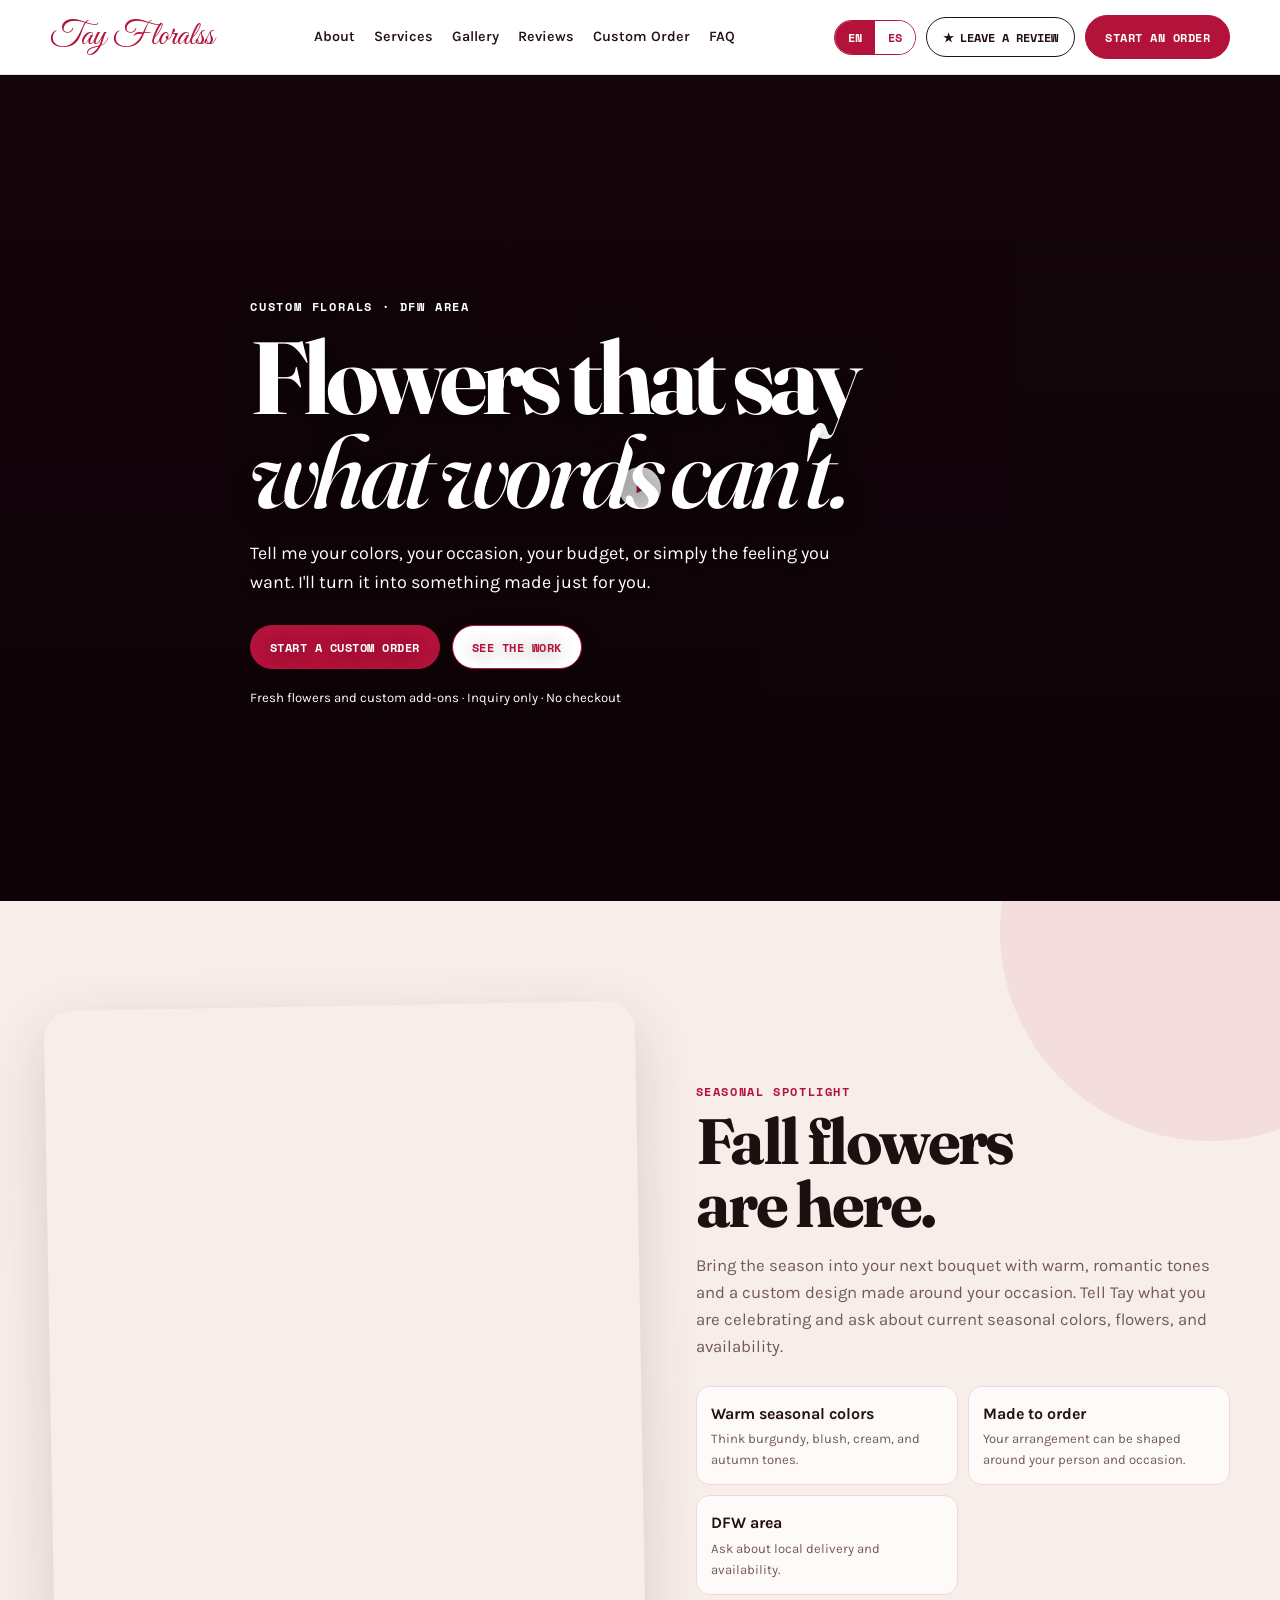
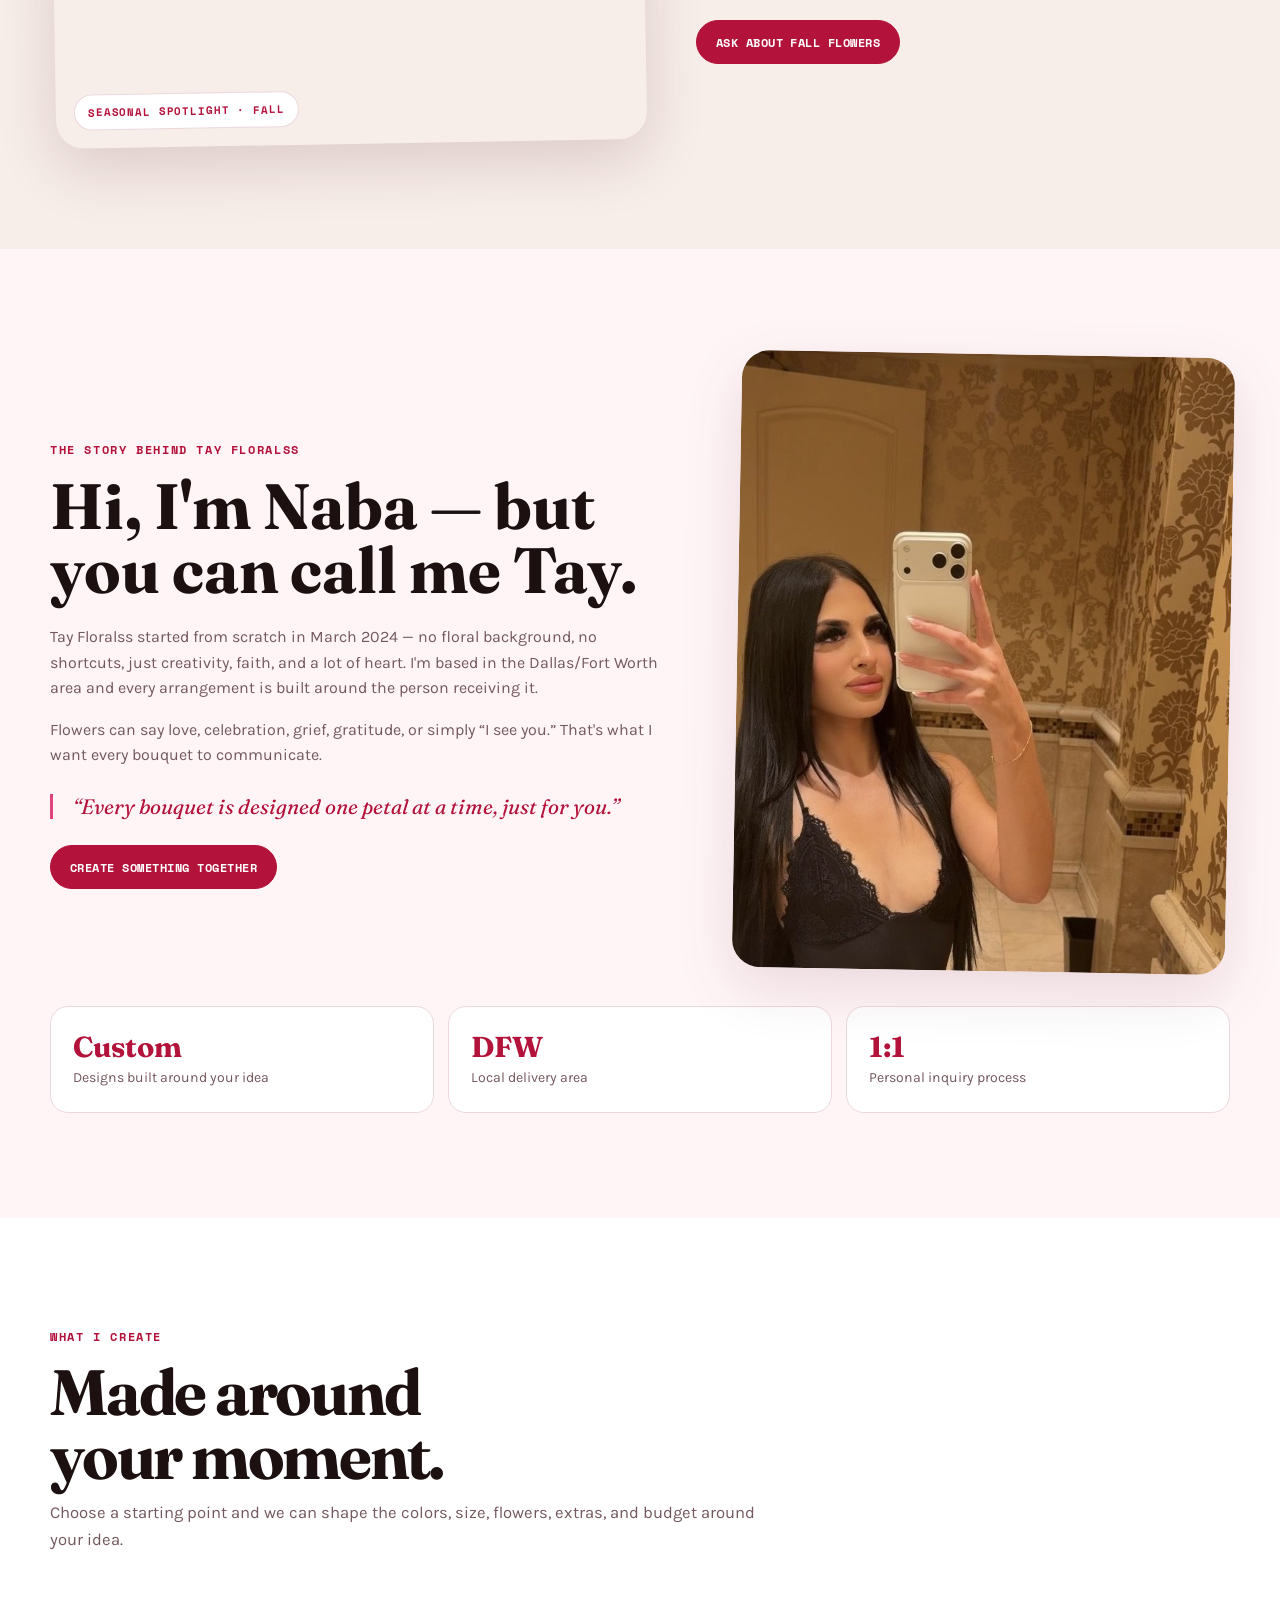
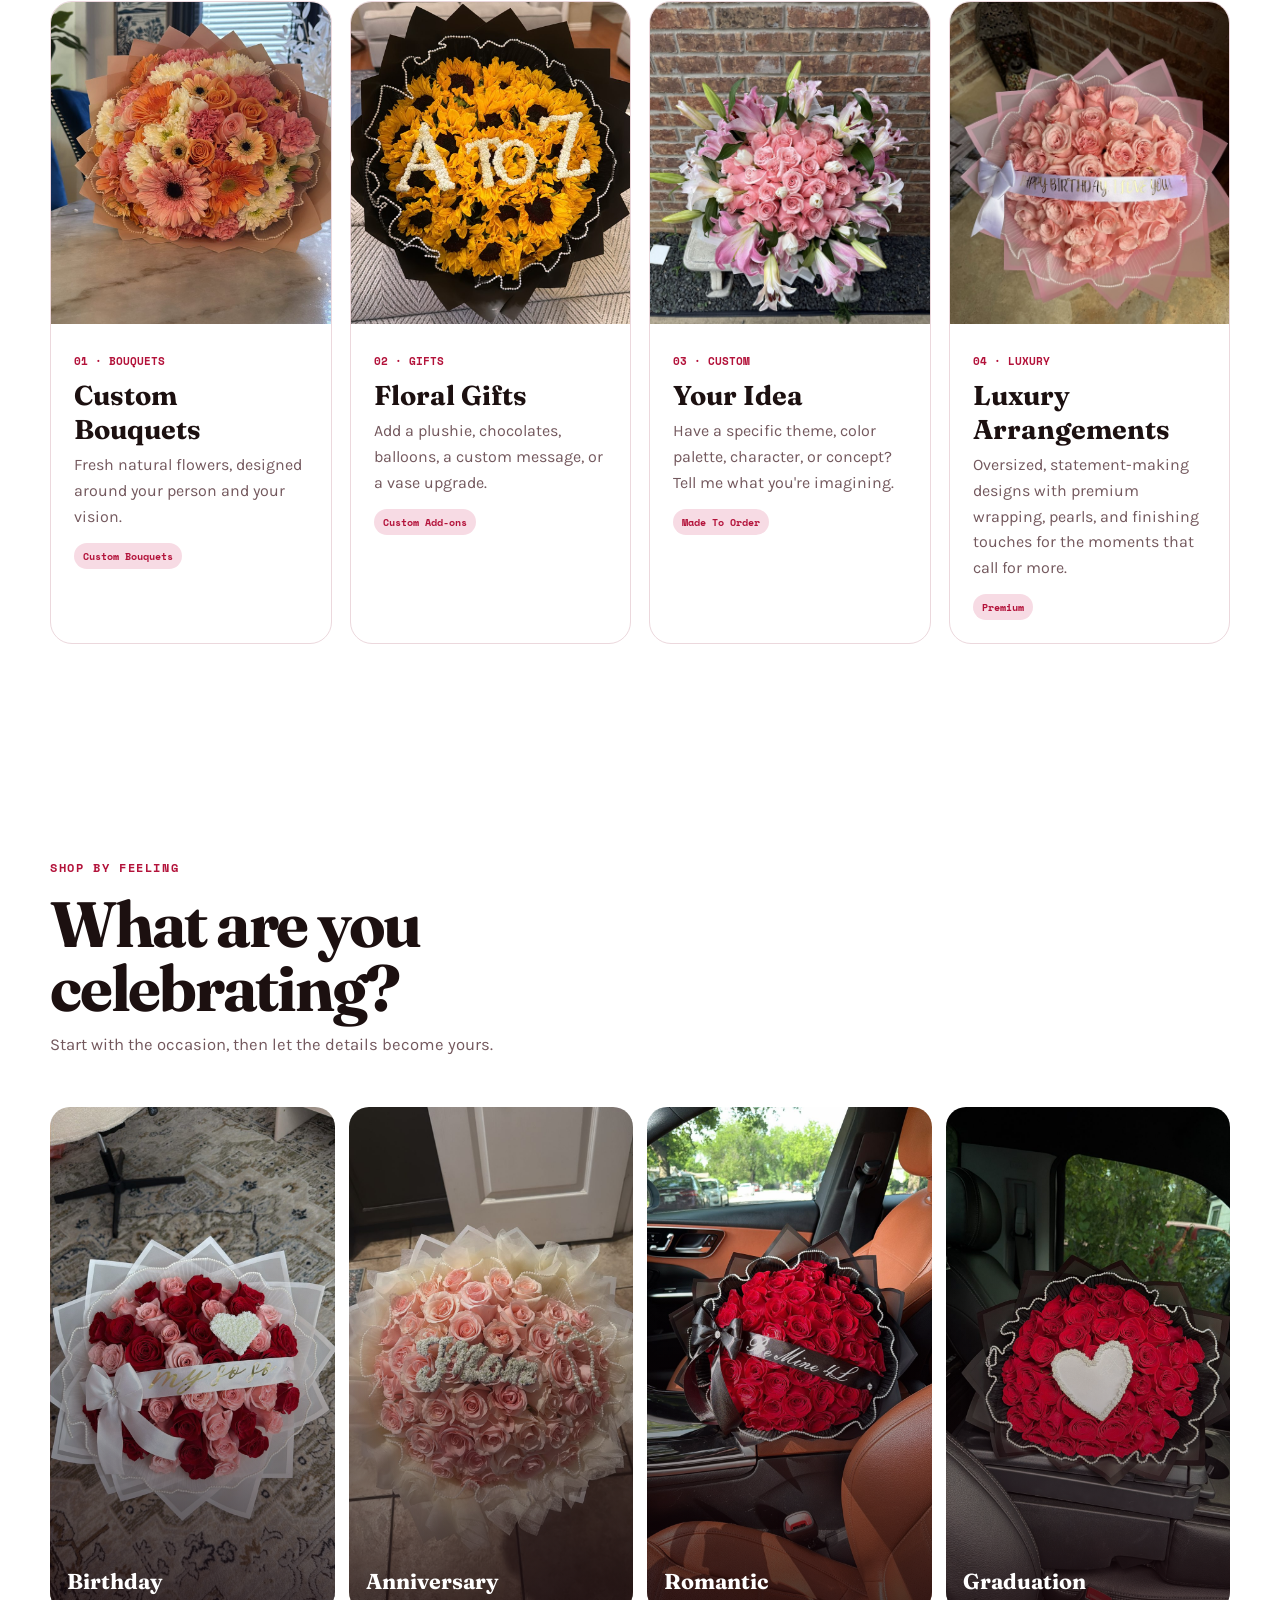
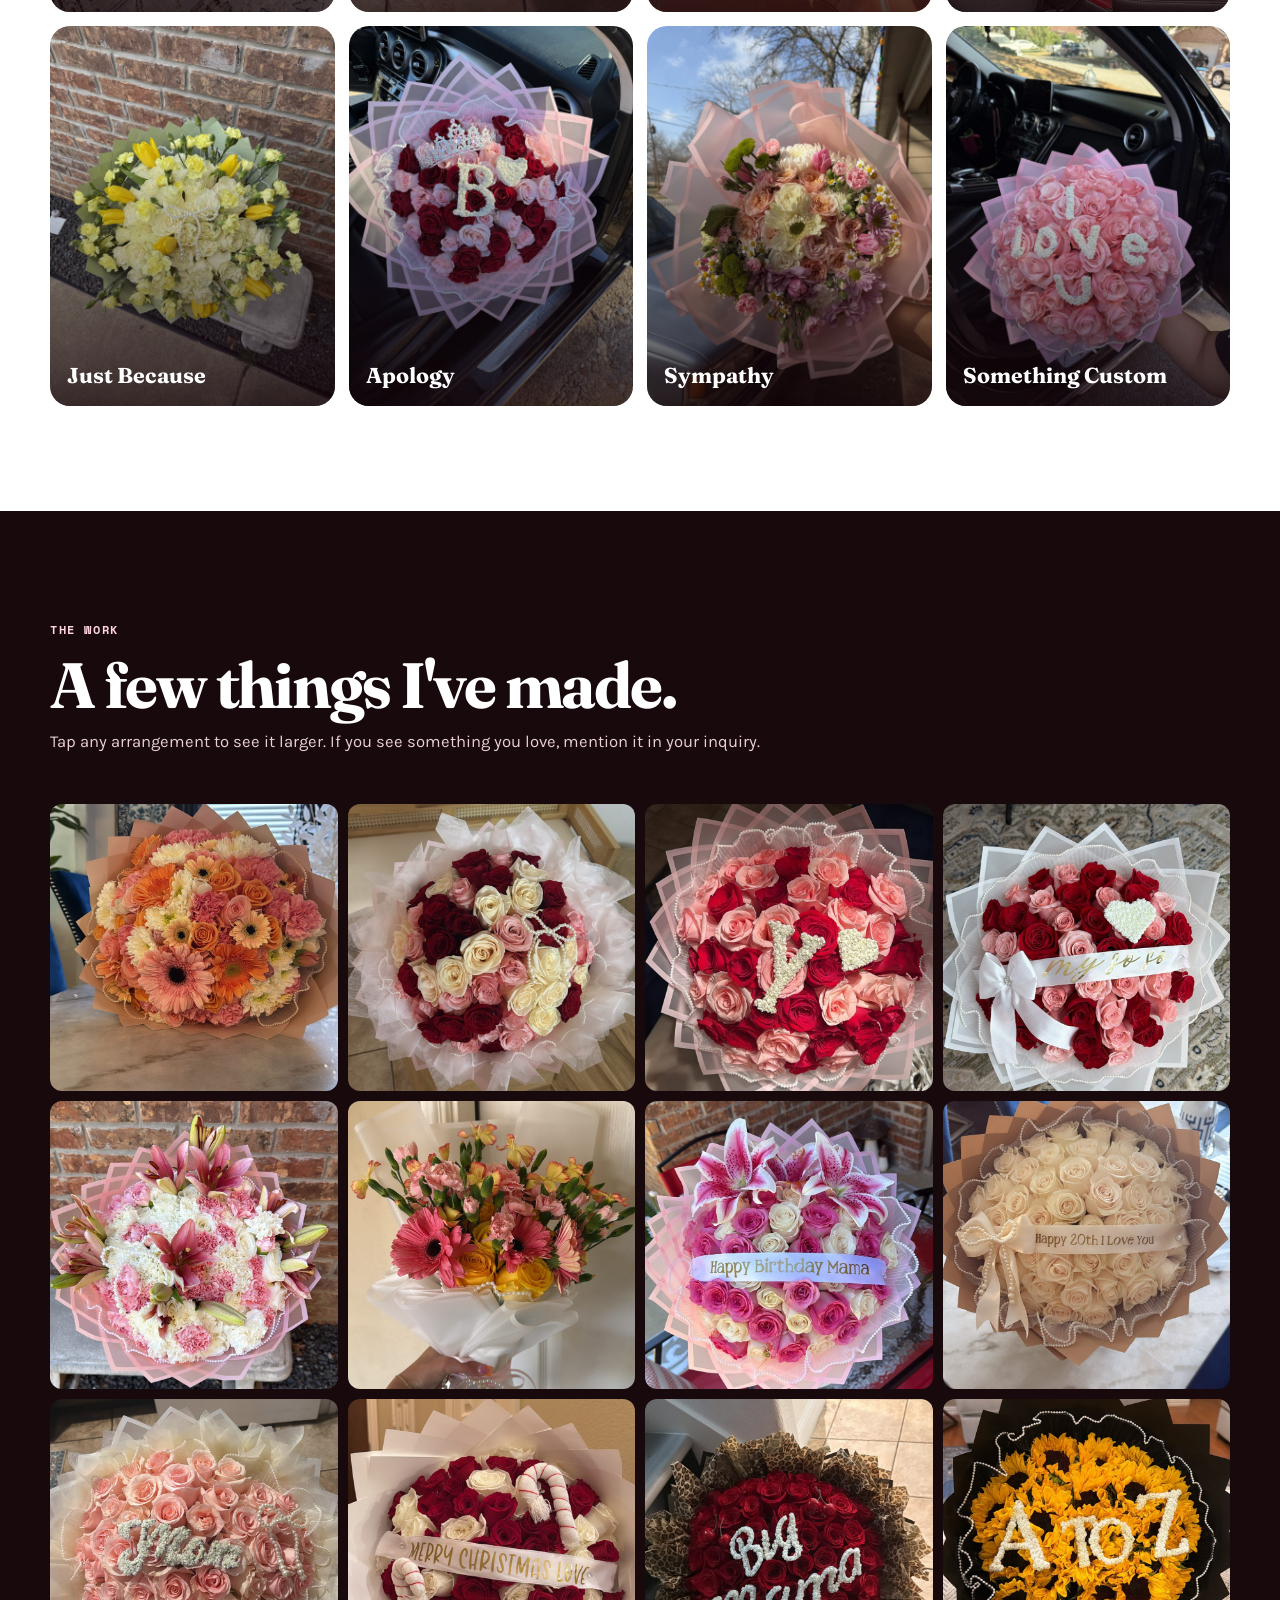
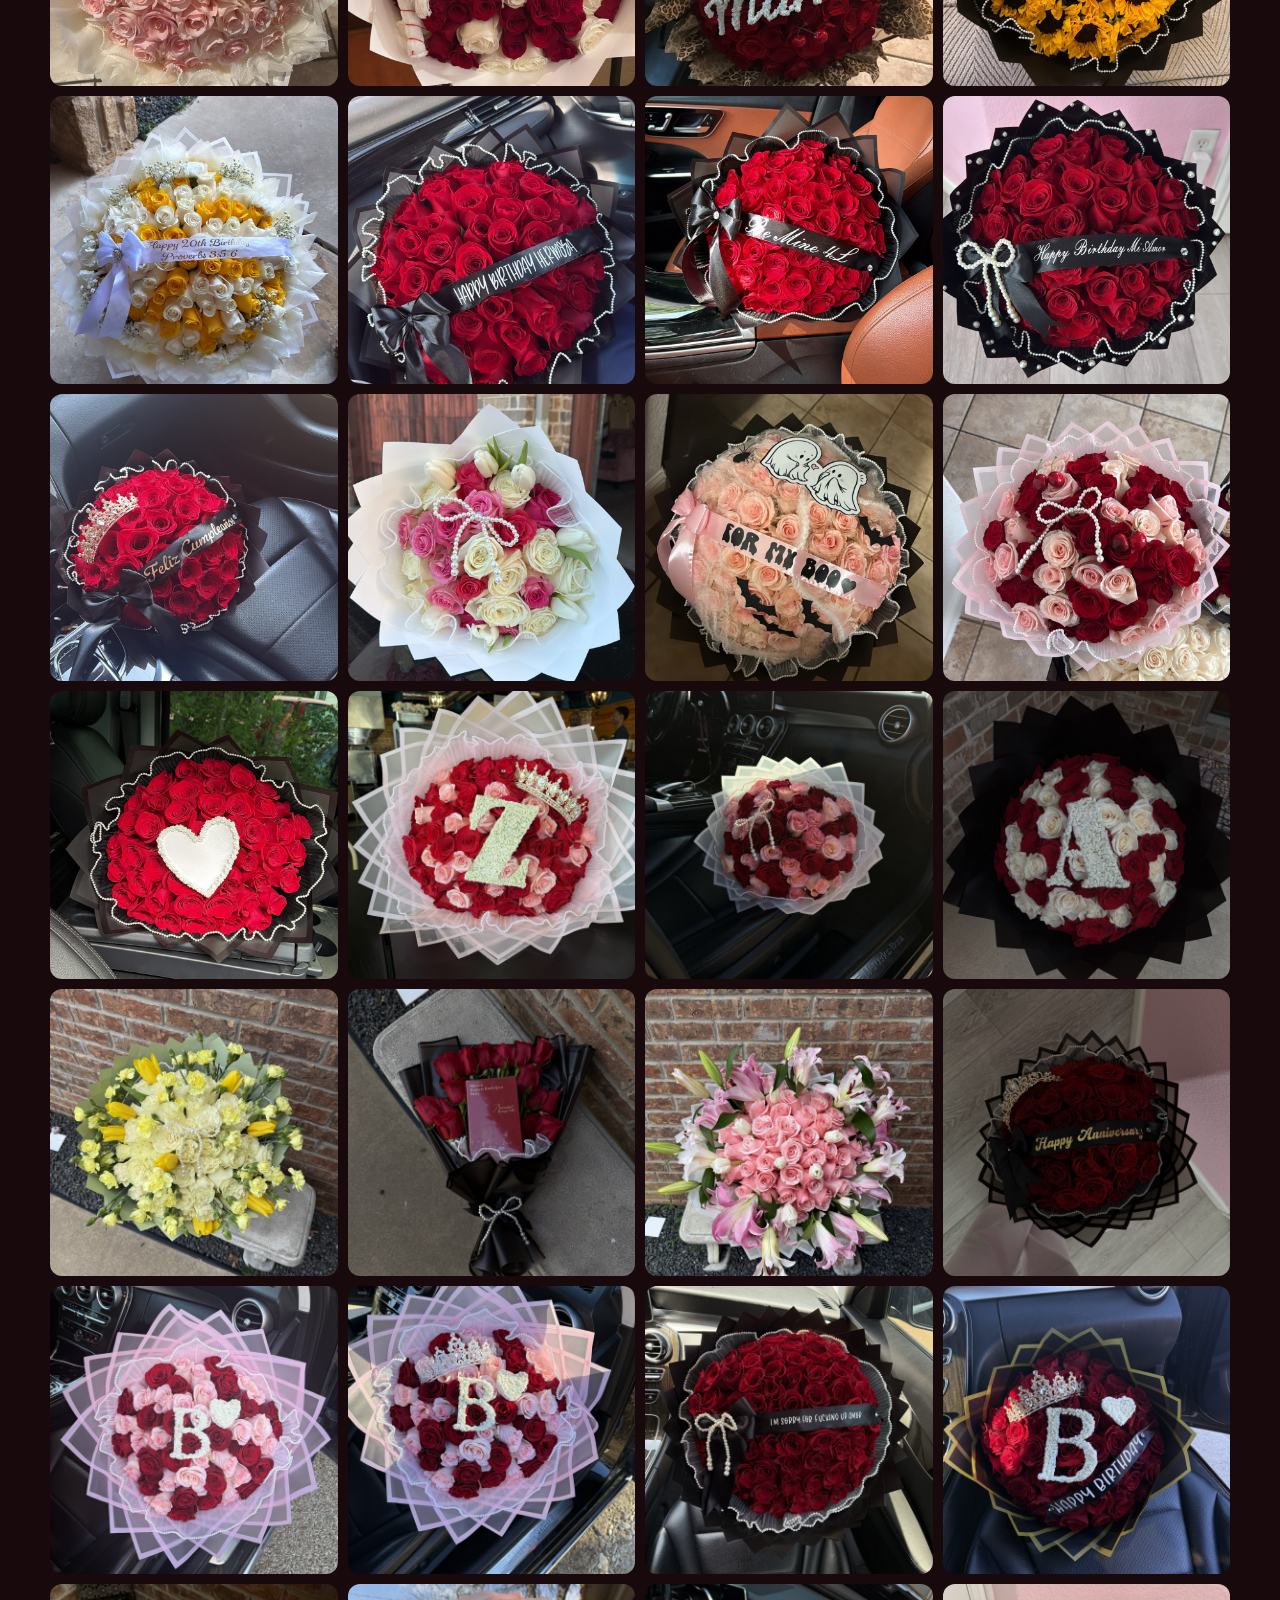
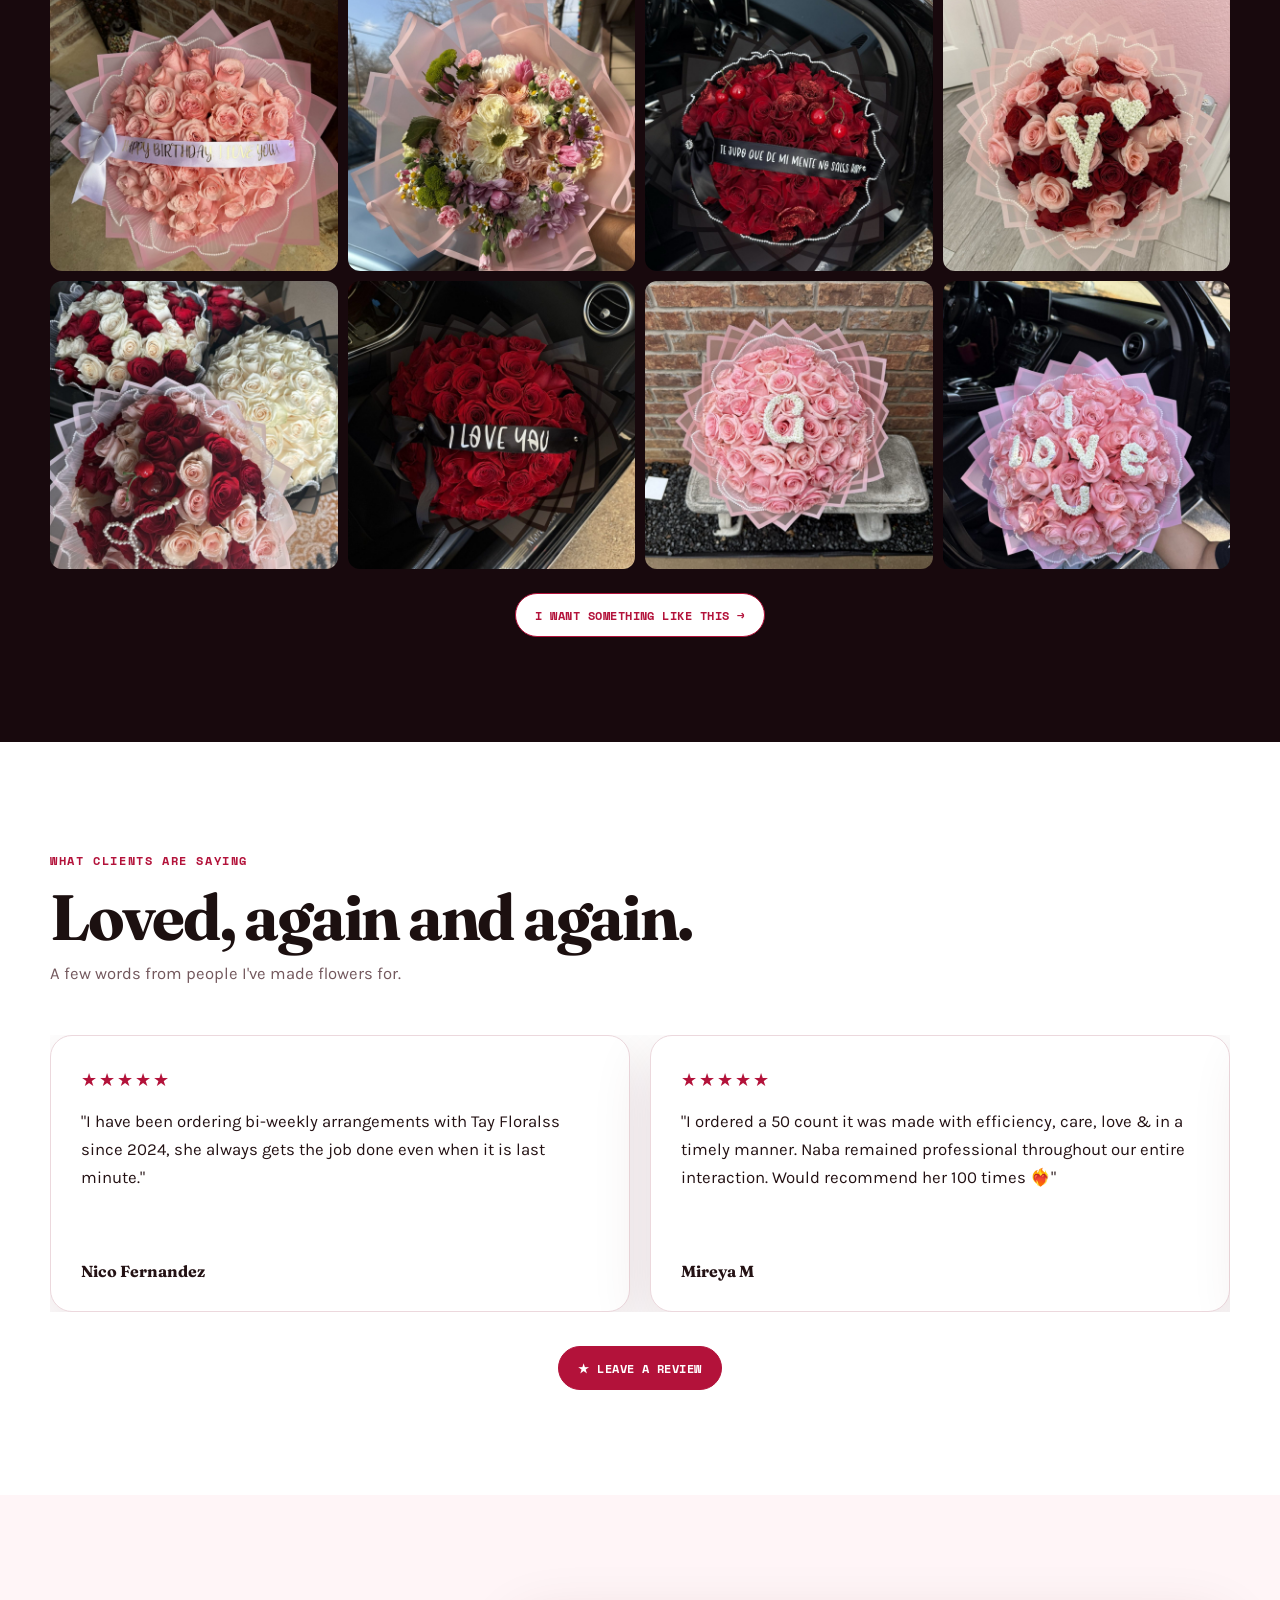
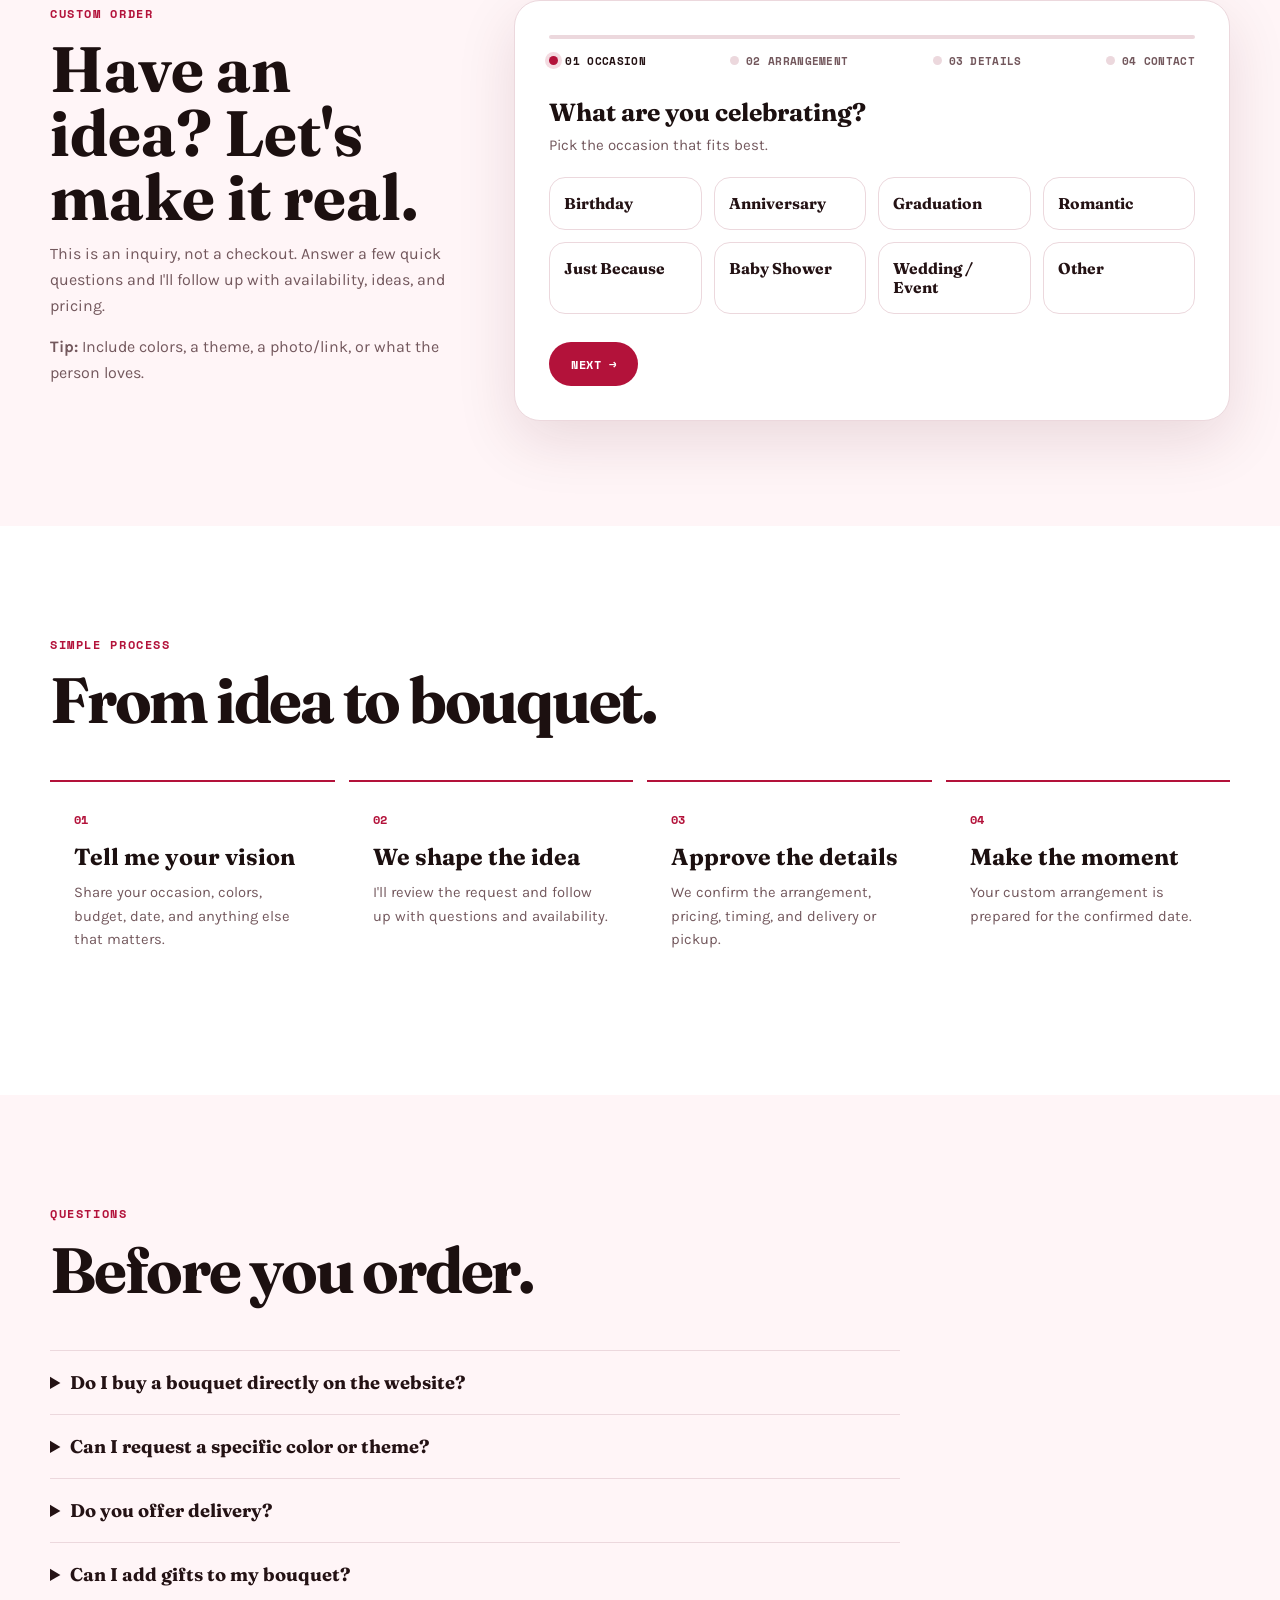
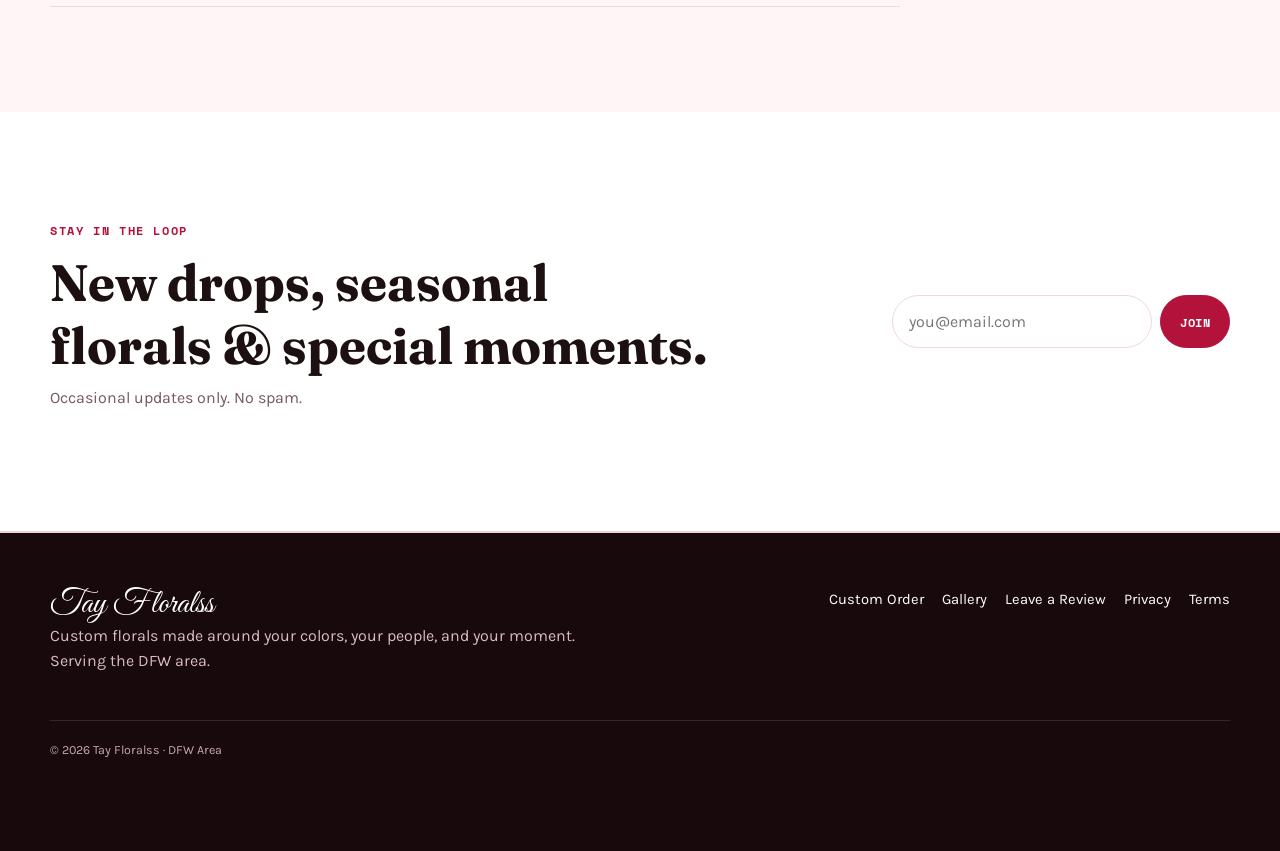
==== commit 403f38f5: "Add auto-sliding reviews carousel, fix rating not submitting, update budget minimum Co-Authored-By: " ====
--- a/index.html
+++ b/index.html
@@ -18,6 +18,7 @@
 .choice{display:grid;grid-template-columns:1fr 1fr;gap:18px}.choiceCard{border:1px solid var(--l);border-radius:24px;padding:34px;background:#fff}.choiceCard.featured{background:var(--r);color:#fff;border-color:var(--r)}.choiceCard h3{font:700 2rem Fraunces,serif;margin:8px 0}.choiceCard p{color:var(--m)}.choiceCard.featured p{color:#ffe6ed}.list{padding:0;margin:22px 0 0;list-style:none}.list li{padding:10px 0;border-top:1px solid var(--l)}.featured .list li{border-color:rgba(255,255,255,.2)}
 .occasions{display:grid;grid-template-columns:repeat(4,1fr);gap:14px}.occasion{position:relative;min-height:210px;border-radius:20px;overflow:hidden;text-decoration:none;background:#ddd}.occasion img{width:100%;height:100%;object-fit:cover;transition:transform .4s}.occasion:after{content:"";position:absolute;inset:0;background:linear-gradient(transparent 30%,rgba(20,5,9,.78))}.occasion span{position:absolute;z-index:2;bottom:17px;left:17px;color:#fff;font:700 1.35rem Fraunces,serif}.occasion:hover img{transform:scale(1.05)}
 .gallery{display:grid;grid-template-columns:repeat(4,1fr);gap:10px}.gallery button{padding:0;border:0;background:none;aspect-ratio:1;overflow:hidden;border-radius:12px;cursor:pointer}.gallery img{width:100%;height:100%;object-fit:cover;transition:.35s}.gallery button:hover img{transform:scale(1.05)}.center{text-align:center;margin-top:24px}.modal{position:fixed;inset:0;z-index:200;background:rgba(12,3,6,.9);display:none;align-items:center;justify-content:center;padding:25px}.modal.open{display:flex}.modal img{max-width:min(92vw,900px);max-height:88vh;object-fit:contain;border-radius:12px}.modal button{position:absolute;top:18px;right:22px;border:0;background:#fff;border-radius:999px;width:42px;height:42px;font-size:1.5rem;cursor:pointer}
+.reviewsCarousel{overflow:hidden}.reviewsTrack{display:flex;gap:20px;transition:transform .6s ease}.reviewCard{flex:0 0 calc(50% - 10px);background:#fff;border:1px solid var(--l);border-radius:22px;padding:30px;box-shadow:var(--s);display:flex;flex-direction:column;gap:14px}.reviewStars{color:var(--r);font-size:1.1rem;letter-spacing:2px}.reviewText{color:var(--i);font-size:1.05rem;line-height:1.65;margin:0}.reviewFoot{display:flex;align-items:center;justify-content:space-between;gap:10px;margin-top:auto}.reviewName{font:700 1rem Fraunces,serif}.reviewSocial{color:var(--r);font-size:.82rem;font-weight:600}.reviewCtaWrap{text-align:center;margin-top:34px}@media(max-width:650px){.reviewCard{flex:0 0 100%}}
 .order{display:grid;grid-template-columns:.75fr 1.25fr;gap:35px;align-items:start}.orderCopy{position:sticky;top:110px}.orderCopy h2{font:700 clamp(2.5rem,5vw,4.3rem)/1 Fraunces,serif;margin:12px 0}.orderCopy p{color:var(--m)}.form{background:#fff;border:1px solid var(--l);border-radius:26px;padding:30px;box-shadow:var(--s)}.form h3{font:700 1.45rem Fraunces,serif;margin:0 0 18px}.grid{display:grid;grid-template-columns:1fr 1fr;gap:14px}.field{display:flex;flex-direction:column;gap:6px;margin-bottom:14px}.field.full{grid-column:1/-1}.field label{font:700 .7rem "Space Mono",monospace;text-transform:uppercase}.field input,.field select,.field textarea{width:100%;border:1px solid var(--l);border-radius:10px;background:#fff;padding:12px 13px;font:inherit;color:var(--i)}.field textarea{min-height:120px;resize:vertical}.field input:focus,.field select:focus,.field textarea:focus{outline:2px solid #f0a3b9;border-color:var(--r)}.note{font-size:.78rem;color:var(--m);margin-top:12px}
 .wizard{background:#fff;border:1px solid var(--l);border-radius:26px;padding:34px;box-shadow:var(--s)}.wizProgress{margin-bottom:28px}.wizBarTrack{height:4px;background:var(--l);border-radius:999px;overflow:hidden;margin-bottom:14px}.wizBarFill{height:100%;width:10%;background:var(--r);border-radius:999px;transition:width .4s ease}.wizGroups{display:flex;justify-content:space-between;gap:8px;flex-wrap:wrap}.wizGroups span{font:700 .66rem "Space Mono",monospace;text-transform:uppercase;color:var(--m);letter-spacing:.03em;position:relative;padding-left:16px}.wizGroups span:before{content:"";position:absolute;left:0;top:3px;width:9px;height:9px;border-radius:50%;background:var(--l);transition:.25s}.wizGroups span.done:before{background:var(--r)}.wizGroups span.active{color:var(--i)}.wizGroups span.active:before{background:var(--r);box-shadow:0 0 0 4px rgba(179,18,58,.15)}.wizStepLabel{display:none;font:700 .7rem "Space Mono",monospace;text-transform:uppercase;color:var(--r)}.wizStep{display:none}.wizStep.active{display:block;animation:wizIn .35s ease}@keyframes wizIn{from{opacity:0;transform:translateY(8px)}to{opacity:1;transform:none}}.wizStep h3{font:700 1.55rem Fraunces,serif;margin:0 0 6px}.wizStep .wizSub{color:var(--m);margin:0 0 20px;font-size:.94rem}.wizCards{display:grid;grid-template-columns:repeat(auto-fill,minmax(148px,1fr));gap:12px}.wizCard{border:1.5px solid var(--l);border-radius:16px;padding:16px 14px;background:#fff;cursor:pointer;text-align:left;font:inherit;color:var(--i);transition:.2s;display:flex;flex-direction:column;gap:6px}.wizCard:hover{border-color:var(--r);transform:translateY(-2px)}.wizCard.sel{border-color:var(--r);background:var(--p);box-shadow:0 6px 18px rgba(179,18,58,.15)}.wizCard strong{font:700 .98rem Fraunces,serif}.wizSwatch{width:100%;height:32px;border-radius:10px}.wizNav{display:flex;justify-content:space-between;align-items:center;margin-top:28px;gap:12px}.wizNav .btn{padding:13px 22px;border:0;cursor:pointer}.wizBack{background:none;border:0;color:var(--m);font:700 .78rem "Space Mono",monospace;text-transform:uppercase;cursor:pointer;padding:10px 4px}.wizBack:hover{color:var(--r)}.wizBack[hidden]{visibility:hidden}.wizHint{margin-top:14px;padding:12px 14px;border-radius:12px;background:var(--p);color:var(--r);font-size:.85rem;display:none;line-height:1.5}.wizHint.show{display:block}.wizField{display:flex;flex-direction:column;gap:6px;margin-top:16px}.wizField label{font:700 .7rem "Space Mono",monospace;text-transform:uppercase;color:var(--m)}.wizField input,.wizField textarea{border:1px solid var(--l);border-radius:10px;padding:12px 13px;font:inherit;color:var(--i);width:100%}.wizField textarea{min-height:120px;resize:vertical}.wizField input:focus,.wizField textarea:focus{outline:2px solid #f0a3b9;border-color:var(--r)}.wizRow{display:grid;grid-template-columns:1fr 1fr;gap:14px}.wizReveal{display:none;margin-top:18px}.wizReveal.show{display:block;animation:wizIn .3s ease}.wizSummary{border:1px solid var(--l);border-radius:16px;overflow:hidden}.wizSummary div{display:flex;justify-content:space-between;gap:14px;padding:12px 16px;border-top:1px solid var(--l);font-size:.9rem}.wizSummary div:first-child{border-top:0}.wizSummary b{color:var(--m);font:700 .66rem "Space Mono",monospace;text-transform:uppercase;min-width:110px}.wizSummary span{text-align:right;color:var(--i)}.wizDone{text-align:center;padding:20px 4px}.wizDone .emoji{font-size:2.6rem}.wizDone h3{font:700 2rem Fraunces,serif;margin:14px 0 8px}.wizDone p{color:var(--m);max-width:46ch;margin:0 auto 22px}.wizUpload{border:1.5px dashed var(--l);border-radius:14px;padding:16px;text-align:center;cursor:pointer;color:var(--m);font-size:.85rem;display:block}.wizUpload:hover{border-color:var(--r);color:var(--r)}.wizFileName{font-size:.8rem;color:var(--r);margin-top:8px;display:none}.wizErr{color:var(--r);font-size:.85rem;margin-top:10px;display:none}.wizErr.show{display:block}
 @media(max-width:650px){.wizard{padding:22px}.wizGroups{display:none}.wizStepLabel{display:block}.wizCards{grid-template-columns:repeat(2,1fr)}.wizRow{grid-template-columns:1fr}}.steps{display:grid;grid-template-columns:repeat(4,1fr);gap:14px}.step{padding:24px;border-top:2px solid var(--r)}.step b{font:700 .72rem "Space Mono",monospace;color:var(--r)}.step h3{font:700 1.45rem Fraunces,serif;margin:10px 0}.step p{color:var(--m);font-size:.92rem}.faq{max-width:850px}.faq details{border-top:1px solid var(--l);padding:20px 0}.faq details:last-child{border-bottom:1px solid var(--l)}.faq summary{cursor:pointer;font:700 1.15rem Fraunces,serif}.faq p{color:var(--m);max-width:70ch;margin:13px 0 0}.news{display:grid;grid-template-columns:1fr auto;gap:25px;align-items:center}.news h2{font:700 clamp(2rem,4vw,3.2rem) Fraunces,serif;margin:8px 0}.news p{color:var(--m)}.newsForm{display:flex;gap:8px}.newsForm input{min-width:260px;border:1px solid var(--l);border-radius:999px;padding:13px 16px;font:inherit}
@@ -55,7 +56,7 @@
 </style>
 </head>
 <body>
-<header class="nav"><div class="w navin"><a class="logo" href="#home">Tay Floralss</a><nav class="links"><a href="#about" data-i18n="nav.about">About</a><a href="#services" data-i18n="nav.services">Services</a><a href="#gallery" data-i18n="nav.gallery">Gallery</a><a href="#order" data-i18n="nav.order">Custom Order</a><a href="#faq" data-i18n="nav.faq">FAQ</a></nav><div class="actions"><div class="lang"><button class="active" data-lang="en">EN</button><button data-lang="es">ES</button></div><a class="reviewBtn" href="leave-review.html">★ <span data-i18n="nav.review">Leave a Review</span></a><a class="btn" href="#order" data-i18n="nav.startOrder">Start an Order</a><button class="menu" id="menu" aria-label="Open menu"><span></span><span></span><span></span></button></div></div></header>
+<header class="nav"><div class="w navin"><a class="logo" href="#home">Tay Floralss</a><nav class="links"><a href="#about" data-i18n="nav.about">About</a><a href="#services" data-i18n="nav.services">Services</a><a href="#gallery" data-i18n="nav.gallery">Gallery</a><a href="#reviews" data-i18n="nav.reviews">Reviews</a><a href="#order" data-i18n="nav.order">Custom Order</a><a href="#faq" data-i18n="nav.faq">FAQ</a></nav><div class="actions"><div class="lang"><button class="active" data-lang="en">EN</button><button data-lang="es">ES</button></div><a class="reviewBtn" href="leave-review.html">★ <span data-i18n="nav.review">Leave a Review</span></a><a class="btn" href="#order" data-i18n="nav.startOrder">Start an Order</a><button class="menu" id="menu" aria-label="Open menu"><span></span><span></span><span></span></button></div></div></header>
 <main id="home">
 <section class="hero"><div class="media"><div><video src="images/hero/hero1.mp4" autoplay muted loop playsinline></video></div><div><video src="images/hero/hero2.mp4" autoplay muted loop playsinline></video></div><div><video src="images/hero/hero3.mp4" autoplay muted loop playsinline></video></div><button type="button" id="heroPlayBtn" class="heroPlayBtn" aria-label="Play videos"><span>&#9658;</span></button></div><div class="w heroCopy"><div class="kicker" data-i18n="hero.kicker">Custom florals · DFW area</div><h1 data-i18n-html="hero.title">Flowers that say <em>what words can't.</em></h1><p data-i18n="hero.sub">Tell me your colors, your occasion, your budget, or simply the feeling you want. I'll turn it into something made just for you.</p><div class="heroBtns"><a class="btn" href="#order" data-i18n="hero.cta1">Start a custom order</a><a class="btn light" href="#gallery" data-i18n="hero.cta2">See the work</a></div><div class="heroNote" data-i18n="hero.note">Fresh flowers and custom add-ons · Inquiry only · No checkout</div></div></section>
 
@@ -83,6 +84,7 @@
 <section id="services" class="sec"><div class="w"><div class="head"><span class="ey" data-i18n="services.ey">What I create</span><h2 data-i18n="services.h2">Made around your moment.</h2><p data-i18n="services.p">Choose a starting point and we can shape the colors, size, flowers, extras, and budget around your idea.</p></div><div class="services"><article class="service"><div class="serviceImg"><img src="images/gallery/bouquet-all-01.jpg" alt="Custom bouquet by Tay Floralss" loading="lazy"></div><div class="serviceBody"><span class="num" data-i18n="services.s1n">01 · BOUQUETS</span><h3 data-i18n="services.s1h">Custom Bouquets</h3><p data-i18n="services.s1p">Fresh natural flowers, designed around your person and your vision.</p><span class="tag" data-i18n="services.s1t">Custom Bouquets</span></div></article><article class="service"><div class="serviceImg"><img src="images/gallery/bouquet-all-12.jpg" alt="Floral gift arrangement by Tay Floralss" loading="lazy"></div><div class="serviceBody"><span class="num" data-i18n="services.s2n">02 · GIFTS</span><h3 data-i18n="services.s2h">Floral Gifts</h3><p data-i18n="services.s2p">Add a plushie, chocolates, balloons, a custom message, or a vase upgrade.</p><span class="tag" data-i18n="services.s2t">Custom Add-ons</span></div></article><article class="service"><div class="serviceImg"><img src="images/gallery/bouquet-all-27.jpg" alt="Large custom floral arrangement by Tay Floralss" loading="lazy"></div><div class="serviceBody"><span class="num" data-i18n="services.s3n">03 · CUSTOM</span><h3 data-i18n="services.s3h">Your Idea</h3><p data-i18n="services.s3p">Have a specific theme, color palette, character, or concept? Tell me what you're imagining.</p><span class="tag" data-i18n="services.s3t">Made To Order</span></div></article><article class="service"><div class="serviceImg"><img src="images/gallery/bouquet-all-33.jpg" alt="Luxury floral arrangement by Tay Floralss" loading="lazy"></div><div class="serviceBody"><span class="num" data-i18n="services.s4n">04 · LUXURY</span><h3 data-i18n="services.s4h">Luxury Arrangements</h3><p data-i18n="services.s4p">Oversized, statement-making designs with premium wrapping, pearls, and finishing touches for the moments that call for more.</p><span class="tag" data-i18n="services.s4t">Premium</span></div></article></div></div></section>
 <section class="sec"><div class="w"><div class="head"><span class="ey" data-i18n="occ.ey">Shop by feeling</span><h2 data-i18n="occ.h2">What are you celebrating?</h2><p data-i18n="occ.p">Start with the occasion, then let the details become yours.</p></div><div class="occasions"><a class="occasion" href="#order" data-occasion="Birthday"><img src="images/gallery/bouquet-all-04.jpg" alt="Birthday bouquet"><span data-i18n="occ.birthday">Birthday</span></a><a class="occasion" href="#order" data-occasion="Anniversary"><img src="images/gallery/bouquet-all-09.jpg" alt="Anniversary bouquet"><span data-i18n="occ.anniversary">Anniversary</span></a><a class="occasion" href="#order" data-occasion="Romantic"><img src="images/gallery/bouquet-all-15.jpg" alt="Romantic bouquet"><span data-i18n="occ.romantic">Romantic</span></a><a class="occasion" href="#order" data-occasion="Graduation"><img src="images/gallery/bouquet-all-21.jpg" alt="Graduation bouquet"><span data-i18n="occ.graduation">Graduation</span></a><a class="occasion" href="#order" data-occasion="Just Because"><img src="images/gallery/bouquet-all-25.jpg" alt="Just because bouquet"><span data-i18n="occ.justBecause">Just Because</span></a><a class="occasion" href="#order" data-occasion="Apology"><img src="images/gallery/bouquet-all-30.jpg" alt="Gift bouquet"><span data-i18n="occ.apology">Apology</span></a><a class="occasion" href="#order" data-occasion="Sympathy"><img src="images/gallery/bouquet-all-34.jpg" alt="Sympathy flowers"><span data-i18n="occ.sympathy">Sympathy</span></a><a class="occasion" href="#order" data-occasion="Custom"><img src="images/gallery/bouquet-all-40.jpg" alt="Custom bouquet"><span data-i18n="occ.custom">Something Custom</span></a></div></div></section>
 <section id="gallery" class="sec dark"><div class="w"><div class="head"><span class="ey" style="color:#ffd5df" data-i18n="gallery.ey">The work</span><h2 style="color:#fff" data-i18n="gallery.h2">A few things I've made.</h2><p data-i18n="gallery.p">Tap any arrangement to see it larger. If you see something you love, mention it in your inquiry.</p></div><div class="gallery" id="galleryGrid"></div><div class="center"><a class="btn light" href="#order" data-i18n="gallery.cta">I want something like this →</a></div></div></section>
+<section id="reviews" class="sec"><div class="w"><div class="head"><span class="ey" data-i18n="reviews.ey">What clients are saying</span><h2 data-i18n="reviews.h2">Loved, again and again.</h2><p data-i18n="reviews.p">A few words from people I've made flowers for.</p></div><div class="reviewsCarousel" id="reviewsCarousel"><div class="reviewsTrack" id="reviewsTrack"><div class="reviewCard"><div class="reviewStars">★★★★★</div><p class="reviewText">"I have been ordering bi-weekly arrangements with Tay Floralss since 2024, she always gets the job done even when it is last minute."</p><div class="reviewFoot"><span class="reviewName">Nico Fernandez</span></div></div><div class="reviewCard"><div class="reviewStars">★★★★★</div><p class="reviewText">"I ordered a 50 count it was made with efficiency, care, love &amp; in a timely manner. Naba remained professional throughout our entire interaction. Would recommend her 100 times ❤️‍🔥"</p><div class="reviewFoot"><span class="reviewName">Mireya M</span></div></div><div class="reviewCard"><div class="reviewStars">★★★★★</div><p class="reviewText">"Absolutely LOVE my flowers!! Everything was so beautiful and put together with so much care, the flowers were fresh, gorgeous, and even prettier in person. You can really tell how much time and effort goes into every arrangement, 10/10 recommend you will NOT be disappointed!"</p><div class="reviewFoot"><span class="reviewName">Stephanie</span></div></div><div class="reviewCard"><div class="reviewStars">★★★★★</div><p class="reviewText">"I ordered a floral bouquet for my mom! She was attentive and made a beautiful bouquet, will definitely order again!"</p><div class="reviewFoot"><span class="reviewName">Valeria Leal</span></div></div></div></div><div class="reviewCtaWrap"><a class="btn" href="leave-review.html" data-i18n="reviews.cta">★ Leave a Review</a></div></div></section>
 <section id="order" class="sec blush"><div class="w order"><div class="orderCopy"><span class="ey" data-i18n="order.ey">Custom order</span><h2 data-i18n="order.h2">Have an idea? Let's make it real.</h2><p data-i18n="order.p">This is an inquiry, not a checkout. Answer a few quick questions and I'll follow up with availability, ideas, and pricing.</p><p><strong data-i18n="order.tipLabel">Tip:</strong> <span data-i18n="order.tip">Include colors, a theme, a photo/link, or what the person loves.</span></p></div>
 <form class="wizard" name="order" method="POST" action="/thank-you.html" data-netlify="true" netlify-honeypot="bot-field" id="orderForm" novalidate>
 <input type="hidden" name="form-name" value="order"><p style="display:none"><label>Don't fill this out <input name="bot-field"></label></p>
@@ -137,8 +139,7 @@
 <div class="wizStep" data-step="3" data-group="1" data-required="budget">
 <h3 data-i18n="wiz.s3h">What's your budget?</h3><p class="wizSub" data-i18n="wiz.s3sub">This just helps me understand your request — it doesn't lock you into a price.</p>
 <div class="wizCards" data-field="budget" data-target="f-budget">
-<button type="button" class="wizCard" data-value="$50–$75"><strong>$50–$75</strong></button>
-<button type="button" class="wizCard" data-value="$75–$100"><strong>$75–$100</strong></button>
+<button type="button" class="wizCard" data-value="$90–$100"><strong>$90–$100</strong></button>
 <button type="button" class="wizCard" data-value="$100–$150"><strong>$100–$150</strong></button>
 <button type="button" class="wizCard" data-value="$150+"><strong>$150+</strong></button>
 <button type="button" class="wizCard" data-value="I'm not sure yet"><strong data-i18n="wiz.notSure">I'm not sure yet</strong></button>
@@ -214,13 +215,14 @@
 (()=>{const $=s=>document.querySelector(s),$$=s=>[...document.querySelectorAll(s)];$('#year').textContent=new Date().getFullYear();
 const I18N={
 en:{
-'nav.about':'About','nav.services':'Services','nav.gallery':'Gallery','nav.order':'Custom Order','nav.faq':'FAQ','nav.review':'Leave a Review','nav.startOrder':'Start an Order',
+'nav.about':'About','nav.services':'Services','nav.gallery':'Gallery','nav.reviews':'Reviews','nav.order':'Custom Order','nav.faq':'FAQ','nav.review':'Leave a Review','nav.startOrder':'Start an Order',
 'hero.kicker':'Custom florals · DFW area','hero.title':'Flowers that say <em>what words can\'t.</em>','hero.sub':"Tell me your colors, your occasion, your budget, or simply the feeling you want. I'll turn it into something made just for you.",'hero.cta1':'Start a custom order','hero.cta2':'See the work','hero.note':'Fresh flowers and custom add-ons · Inquiry only · No checkout',
 'seasonal.badge':'Seasonal spotlight · Fall','seasonal.ey':'Seasonal spotlight','seasonal.h2':'Fall flowers are here.','seasonal.p':'Bring the season into your next bouquet with warm, romantic tones and a custom design made around your occasion. Tell Tay what you are celebrating and ask about current seasonal colors, flowers, and availability.','seasonal.b1t':'Warm seasonal colors','seasonal.b1s':'Think burgundy, blush, cream, and autumn tones.','seasonal.b2t':'Made to order','seasonal.b2s':'Your arrangement can be shaped around your person and occasion.','seasonal.b3t':'DFW area','seasonal.b3s':'Ask about local delivery and availability.','seasonal.cta':'Ask about Fall Flowers',
 'about.ey':'The story behind Tay Floralss','about.h2':"Hi, I'm Naba — but you can call me Tay.",'about.p1':"Tay Floralss started from scratch in March 2024 — no floral background, no shortcuts, just creativity, faith, and a lot of heart. I'm based in the Dallas/Fort Worth area and every arrangement is built around the person receiving it.",'about.p2':'Flowers can say love, celebration, grief, gratitude, or simply “I see you.” That\'s what I want every bouquet to communicate.','about.quote':'“Every bouquet is designed one petal at a time, just for you.”','about.cta':'Create something together','about.proof1t':'Custom','about.proof1s':'Designs built around your idea','about.proof2s':'Local delivery area','about.proof3s':'Personal inquiry process',
 'services.ey':'What I create','services.h2':'Made around your moment.','services.p':'Choose a starting point and we can shape the colors, size, flowers, extras, and budget around your idea.','services.s1n':'01 · BOUQUETS','services.s1h':'Custom Bouquets','services.s1p':'Fresh natural flowers, designed around your person and your vision.','services.s1t':'Custom Bouquets','services.s2n':'02 · GIFTS','services.s2h':'Floral Gifts','services.s2p':'Add a plushie, chocolates, balloons, a custom message, or a vase upgrade.','services.s2t':'Custom Add-ons','services.s3n':'03 · CUSTOM','services.s3h':'Your Idea','services.s3p':"Have a specific theme, color palette, character, or concept? Tell me what you're imagining.",'services.s3t':'Made To Order','services.s4n':'04 · LUXURY','services.s4h':'Luxury Arrangements','services.s4p':'Oversized, statement-making designs with premium wrapping, pearls, and finishing touches for the moments that call for more.','services.s4t':'Premium',
 'occ.ey':'Shop by feeling','occ.h2':'What are you celebrating?','occ.p':'Start with the occasion, then let the details become yours.','occ.birthday':'Birthday','occ.anniversary':'Anniversary','occ.romantic':'Romantic','occ.graduation':'Graduation','occ.justBecause':'Just Because','occ.apology':'Apology','occ.sympathy':'Sympathy','occ.custom':'Something Custom',
 'gallery.ey':'The work','gallery.h2':"A few things I've made.",'gallery.p':'Tap any arrangement to see it larger. If you see something you love, mention it in your inquiry.','gallery.cta':'I want something like this →',
+'reviews.ey':'What clients are saying','reviews.h2':'Loved, again and again.','reviews.p':"A few words from people I've made flowers for.",'reviews.cta':'★ Leave a Review',
 'order.ey':'Custom order','order.h2':"Have an idea? Let's make it real.",'order.p':"This is an inquiry, not a checkout. Answer a few quick questions and I'll follow up with availability, ideas, and pricing.",'order.tipLabel':'Tip:','order.tip':'Include colors, a theme, a photo/link, or what the person loves.',
 'wiz.g0':'01 Occasion','wiz.g1':'02 Arrangement','wiz.g2':'03 Details','wiz.g3':'04 Contact','wiz.back':'← Back','wiz.next':'Next →','wiz.edit':'← Edit','wiz.submit':'Send My Inquiry →',
 'wiz.s0h':'What are you celebrating?','wiz.s0sub':'Pick the occasion that fits best.','wiz.babyShower':'Baby Shower','wiz.weddingEvent':'Wedding / Event','wiz.other':'Other','wiz.err0':"Please pick an occasion so I know what we're celebrating 💐",
@@ -241,13 +243,14 @@
 'sum.occasion':'Occasion','sum.arrangement':'Arrangement','sum.style':'Style','sum.budget':'Budget','sum.dateNeeded':'Date Needed','sum.deliveryPickup':'Delivery / Pickup','sum.address':'Address','sum.preferredContact':'Preferred Contact','sum.instagram':'Instagram','sum.phone':'Phone','sum.email':'Email','sum.name':'Name','sum.details':'Details'
 },
 es:{
-'nav.about':'Nosotros','nav.services':'Servicios','nav.gallery':'Galería','nav.order':'Pedido Personalizado','nav.faq':'Preguntas','nav.review':'Dejar una Reseña','nav.startOrder':'Empezar un Pedido',
+'nav.about':'Nosotros','nav.services':'Servicios','nav.gallery':'Galería','nav.reviews':'Reseñas','nav.order':'Pedido Personalizado','nav.faq':'Preguntas','nav.review':'Dejar una Reseña','nav.startOrder':'Empezar un Pedido',
 'hero.kicker':'Flores personalizadas · Área DFW','hero.title':'Flores que dicen <em>lo que las palabras no pueden.</em>','hero.sub':'Dime tus colores, tu ocasión, tu presupuesto o simplemente lo que quieres sentir. Yo lo convierto en algo hecho especialmente para ti.','hero.cta1':'Empezar un pedido','hero.cta2':'Ver el trabajo','hero.note':'Flores frescas y extras personalizados · Solo consultas · Sin pago en línea',
 'seasonal.badge':'Especial de temporada · Otoño','seasonal.ey':'Especial de temporada','seasonal.h2':'Las flores de otoño ya llegaron.','seasonal.p':'Trae la temporada a tu próximo ramo con tonos cálidos y románticos y un diseño personalizado para tu ocasión. Cuéntale a Tay qué estás celebrando y pregunta por los colores, flores y disponibilidad de temporada.','seasonal.b1t':'Colores cálidos de temporada','seasonal.b1s':'Piensa en borgoña, rosa palo, crema y tonos otoñales.','seasonal.b2t':'Hecho a pedido','seasonal.b2s':'Tu arreglo se puede diseñar según la persona y la ocasión.','seasonal.b3t':'Área DFW','seasonal.b3s':'Pregunta por entrega local y disponibilidad.','seasonal.cta':'Preguntar por Flores de Otoño',
 'about.ey':'La historia detrás de Tay Floralss','about.h2':'Hola, soy Naba — pero puedes llamarme Tay.','about.p1':'Tay Floralss empezó desde cero en marzo de 2024 — sin experiencia floral, sin atajos, solo creatividad, fe y mucho corazón. Estoy en el área de Dallas/Fort Worth y cada arreglo se hace pensando en quien lo recibe.','about.p2':'Las flores pueden decir amor, celebración, duelo, gratitud, o simplemente “te veo”. Eso es lo que quiero que comunique cada ramo.','about.quote':'“Cada ramo está diseñado pétalo a pétalo, solo para ti.”','about.cta':'Creemos algo juntos','about.proof1t':'Personalizado','about.proof1s':'Diseños creados según tu idea','about.proof2s':'Área de entrega local','about.proof3s':'Proceso de consulta personal',
 'services.ey':'Lo que creo','services.h2':'Hecho para tu momento.','services.p':'Elige un punto de partida y juntos definimos los colores, tamaño, flores, extras y presupuesto de tu idea.','services.s1n':'01 · RAMOS','services.s1h':'Ramos Personalizados','services.s1p':'Flores naturales y frescas, diseñadas según la persona y tu visión.','services.s1t':'Ramos Personalizados','services.s2n':'02 · REGALOS','services.s2h':'Regalos Florales','services.s2p':'Agrega un peluche, chocolates, globos, un mensaje personalizado o un florero especial.','services.s2t':'Extras Personalizados','services.s3n':'03 · PERSONALIZADO','services.s3h':'Tu Idea','services.s3p':'¿Tienes un tema, paleta de colores, personaje o concepto en mente? Cuéntame qué estás imaginando.','services.s3t':'Hecho a Pedido','services.s4n':'04 · LUJO','services.s4h':'Arreglos de Lujo','services.s4p':'Diseños grandes y llamativos con envoltura premium, perlas y detalles finales para los momentos que piden algo más.','services.s4t':'Premium',
 'occ.ey':'Compra por sentimiento','occ.h2':'¿Qué estás celebrando?','occ.p':'Empieza con la ocasión y deja que los detalles se vuelvan tuyos.','occ.birthday':'Cumpleaños','occ.anniversary':'Aniversario','occ.romantic':'Romántico','occ.graduation':'Graduación','occ.justBecause':'Sin Razón Especial','occ.apology':'Disculpa','occ.sympathy':'Condolencias','occ.custom':'Algo Personalizado',
 'gallery.ey':'El trabajo','gallery.h2':'Algunas cosas que he hecho.','gallery.p':'Toca cualquier arreglo para verlo más grande. Si ves algo que te gusta, menciónalo en tu consulta.','gallery.cta':'Quiero algo así →',
+'reviews.ey':'Lo que dicen mis clientes','reviews.h2':'Amado, una y otra vez.','reviews.p':'Algunas palabras de personas para quienes he hecho flores.','reviews.cta':'★ Dejar una Reseña',
 'order.ey':'Pedido personalizado','order.h2':'¿Tienes una idea? Hagámosla realidad.','order.p':'Esto es una consulta, no una compra. Responde algunas preguntas rápidas y te contactaré con disponibilidad, ideas y precios.','order.tipLabel':'Consejo:','order.tip':'Incluye colores, un tema, una foto/enlace, o lo que le encanta a esa persona.',
 'wiz.g0':'01 Ocasión','wiz.g1':'02 Arreglo','wiz.g2':'03 Detalles','wiz.g3':'04 Contacto','wiz.back':'← Atrás','wiz.next':'Siguiente →','wiz.edit':'← Editar','wiz.submit':'Enviar Mi Consulta →',
 'wiz.s0h':'¿Qué estás celebrando?','wiz.s0sub':'Elige la ocasión que mejor se ajuste.','wiz.babyShower':'Baby Shower','wiz.weddingEvent':'Boda / Evento','wiz.other':'Otro','wiz.err0':'Por favor elige una ocasión para saber qué estamos celebrando 💐',
@@ -416,6 +419,33 @@
 }
 
 $$('[data-occasion]').forEach(a=>a.onclick=()=>{if(wizSetOccasion)setTimeout(()=>wizSetOccasion(a.dataset.occasion),50)});
+
+const reviewsCarousel=$('#reviewsCarousel'),reviewsTrack=$('#reviewsTrack');
+if(reviewsCarousel&&reviewsTrack){
+  const origCount=reviewsTrack.children.length;
+  [...reviewsTrack.children].forEach(c=>reviewsTrack.appendChild(c.cloneNode(true)));
+  let rIdx=0,rTimer;
+  const step=()=>reviewsTrack.children[0].getBoundingClientRect().width+20;
+  const slide=()=>{
+    rIdx++;
+    reviewsTrack.style.transition='transform .6s ease';
+    reviewsTrack.style.transform=`translateX(-${rIdx*step()}px)`;
+    if(rIdx>=origCount){
+      reviewsTrack.addEventListener('transitionend',function reset(){
+        reviewsTrack.removeEventListener('transitionend',reset);
+        reviewsTrack.style.transition='none';
+        rIdx=0;
+        reviewsTrack.style.transform='translateX(0)';
+        reviewsTrack.offsetHeight;
+      },{once:true});
+    }
+  };
+  const start=()=>{rTimer=setInterval(slide,4000)};
+  const stop=()=>clearInterval(rTimer);
+  start();
+  reviewsCarousel.addEventListener('mouseenter',stop);
+  reviewsCarousel.addEventListener('mouseleave',start);
+}
 })();
 </script>
 </body></html>
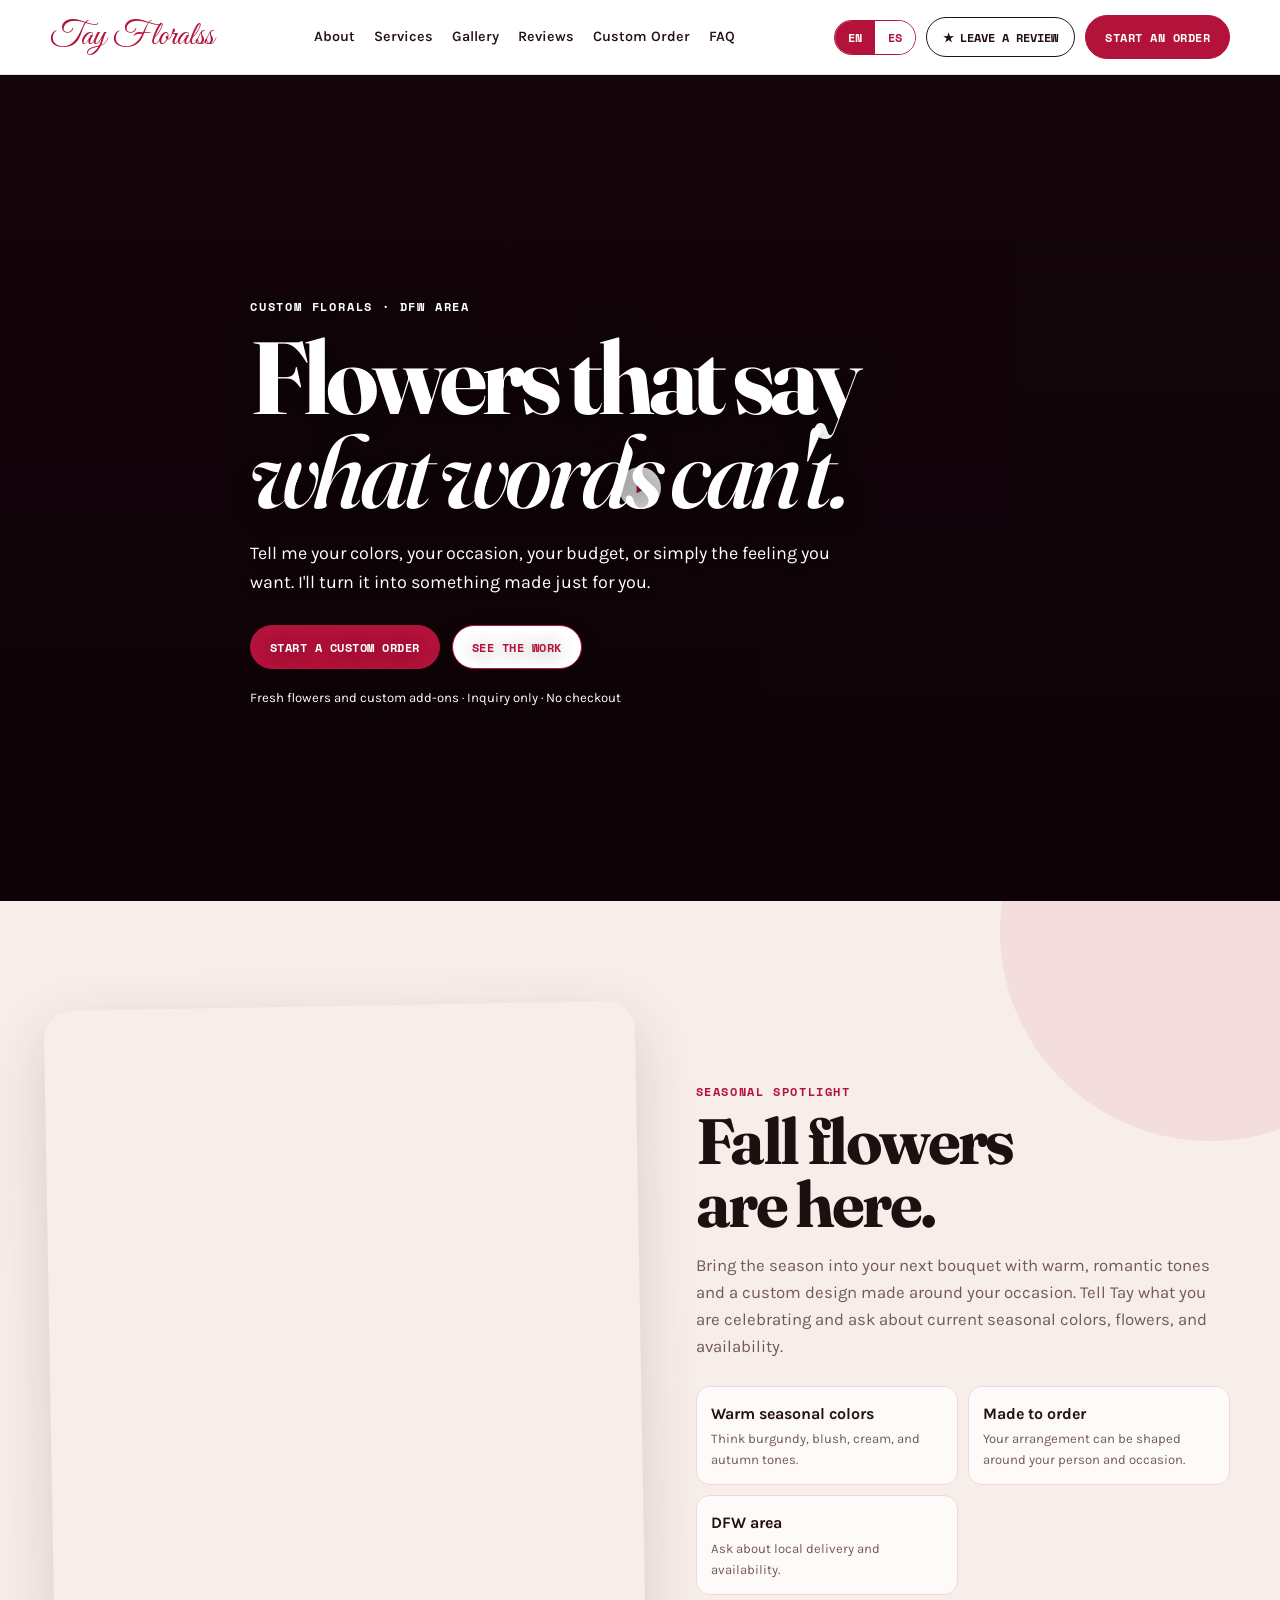
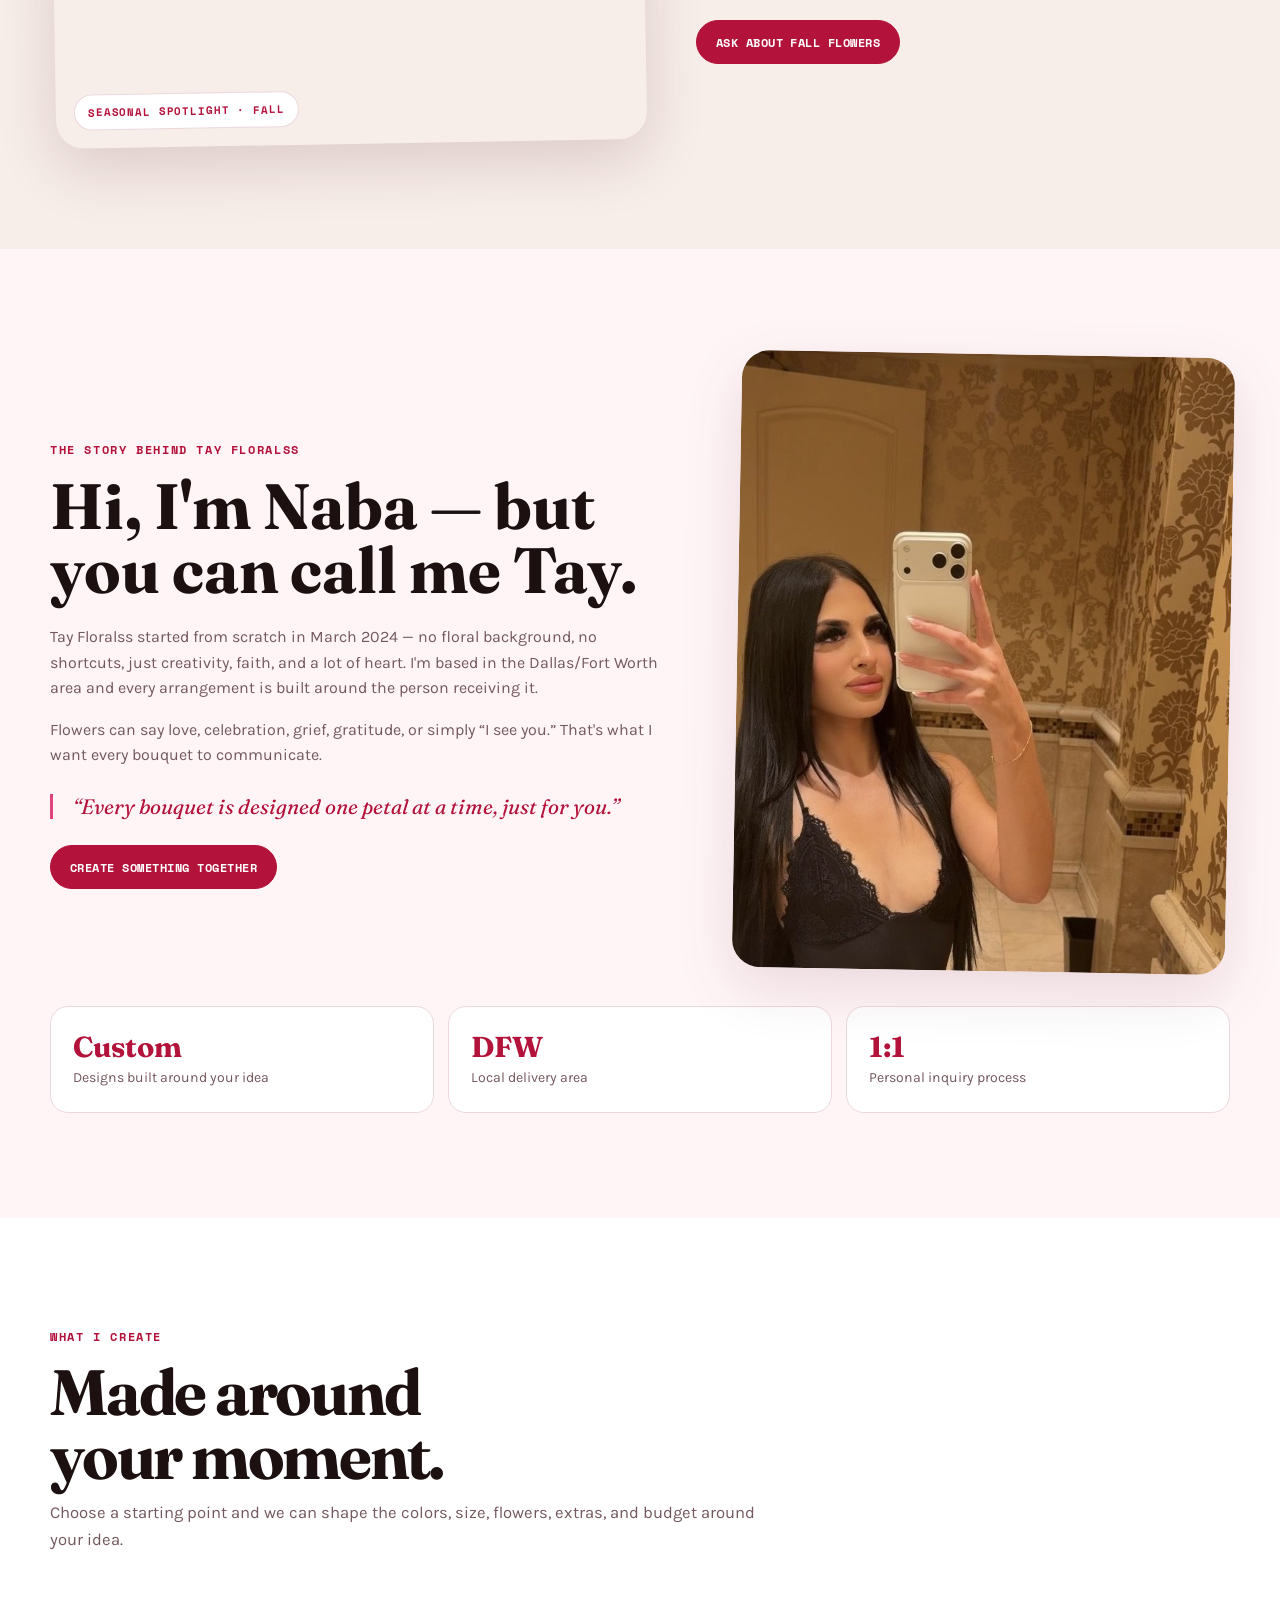
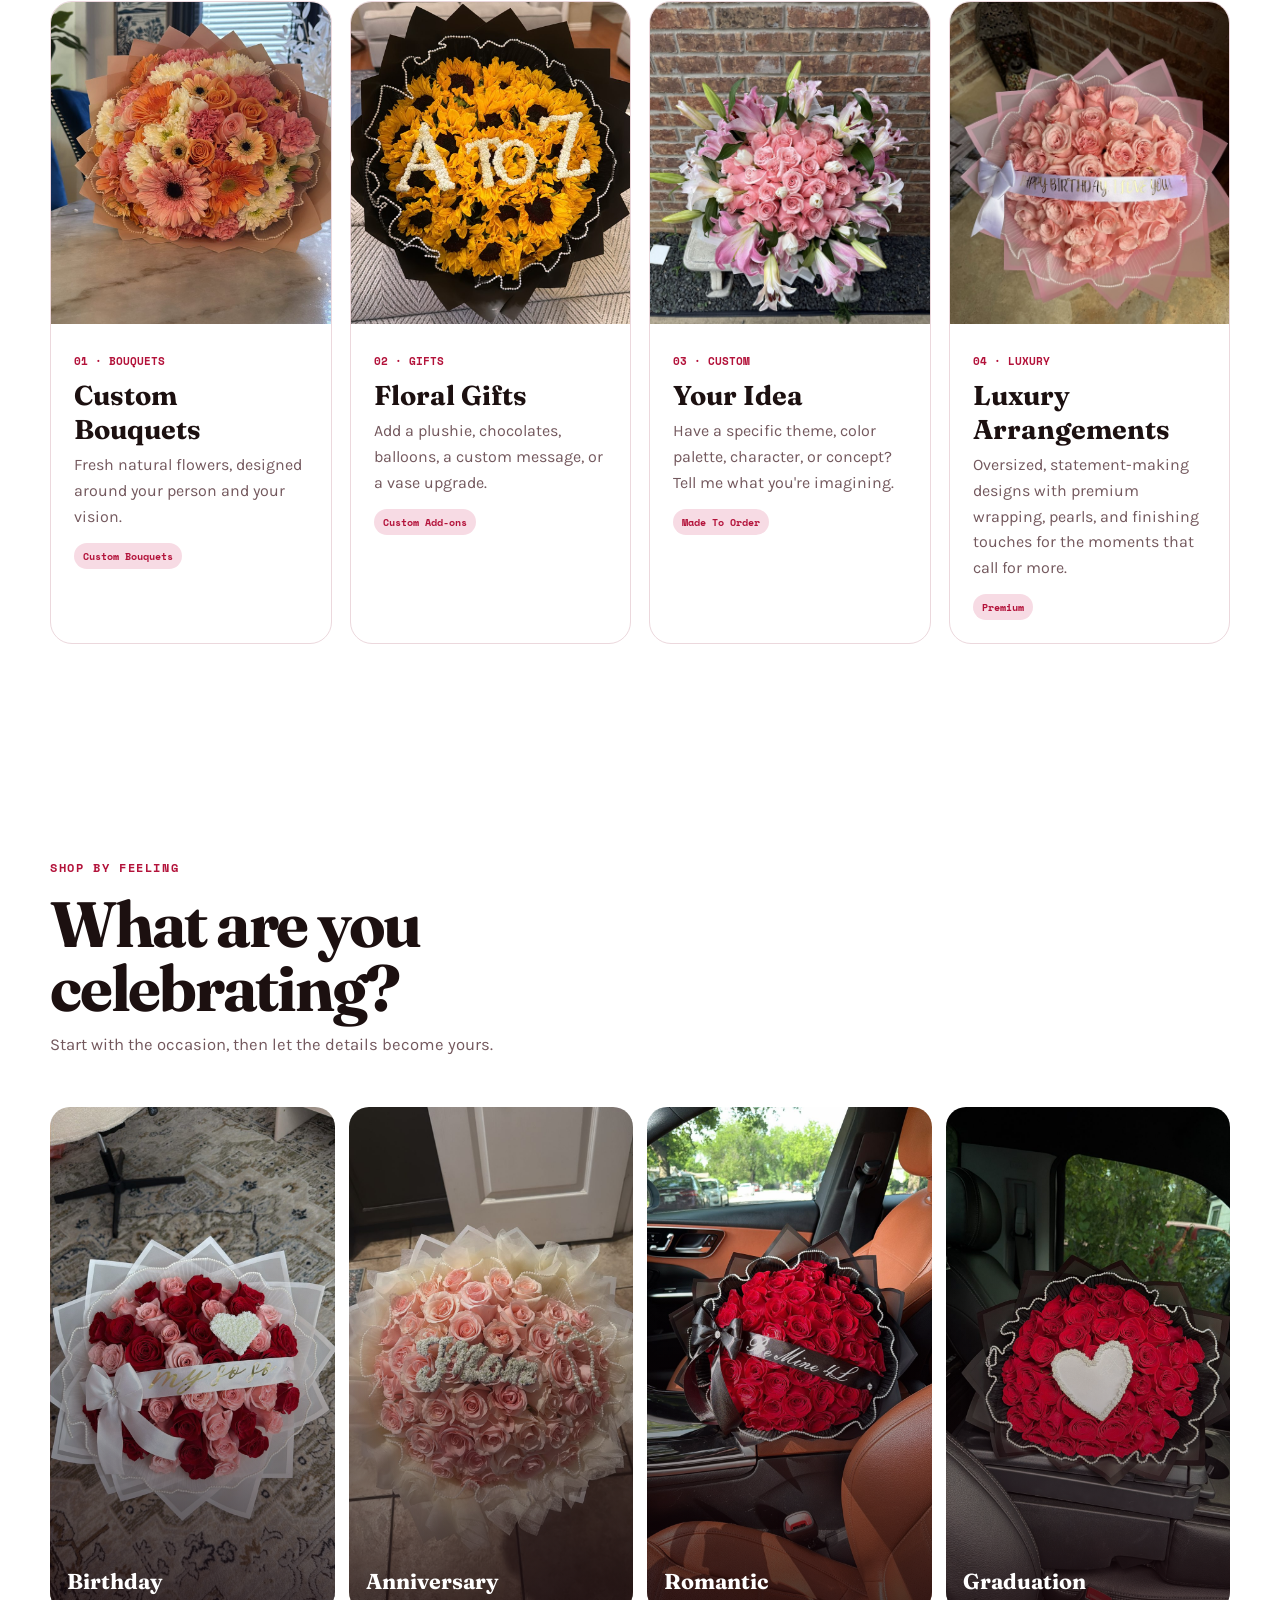
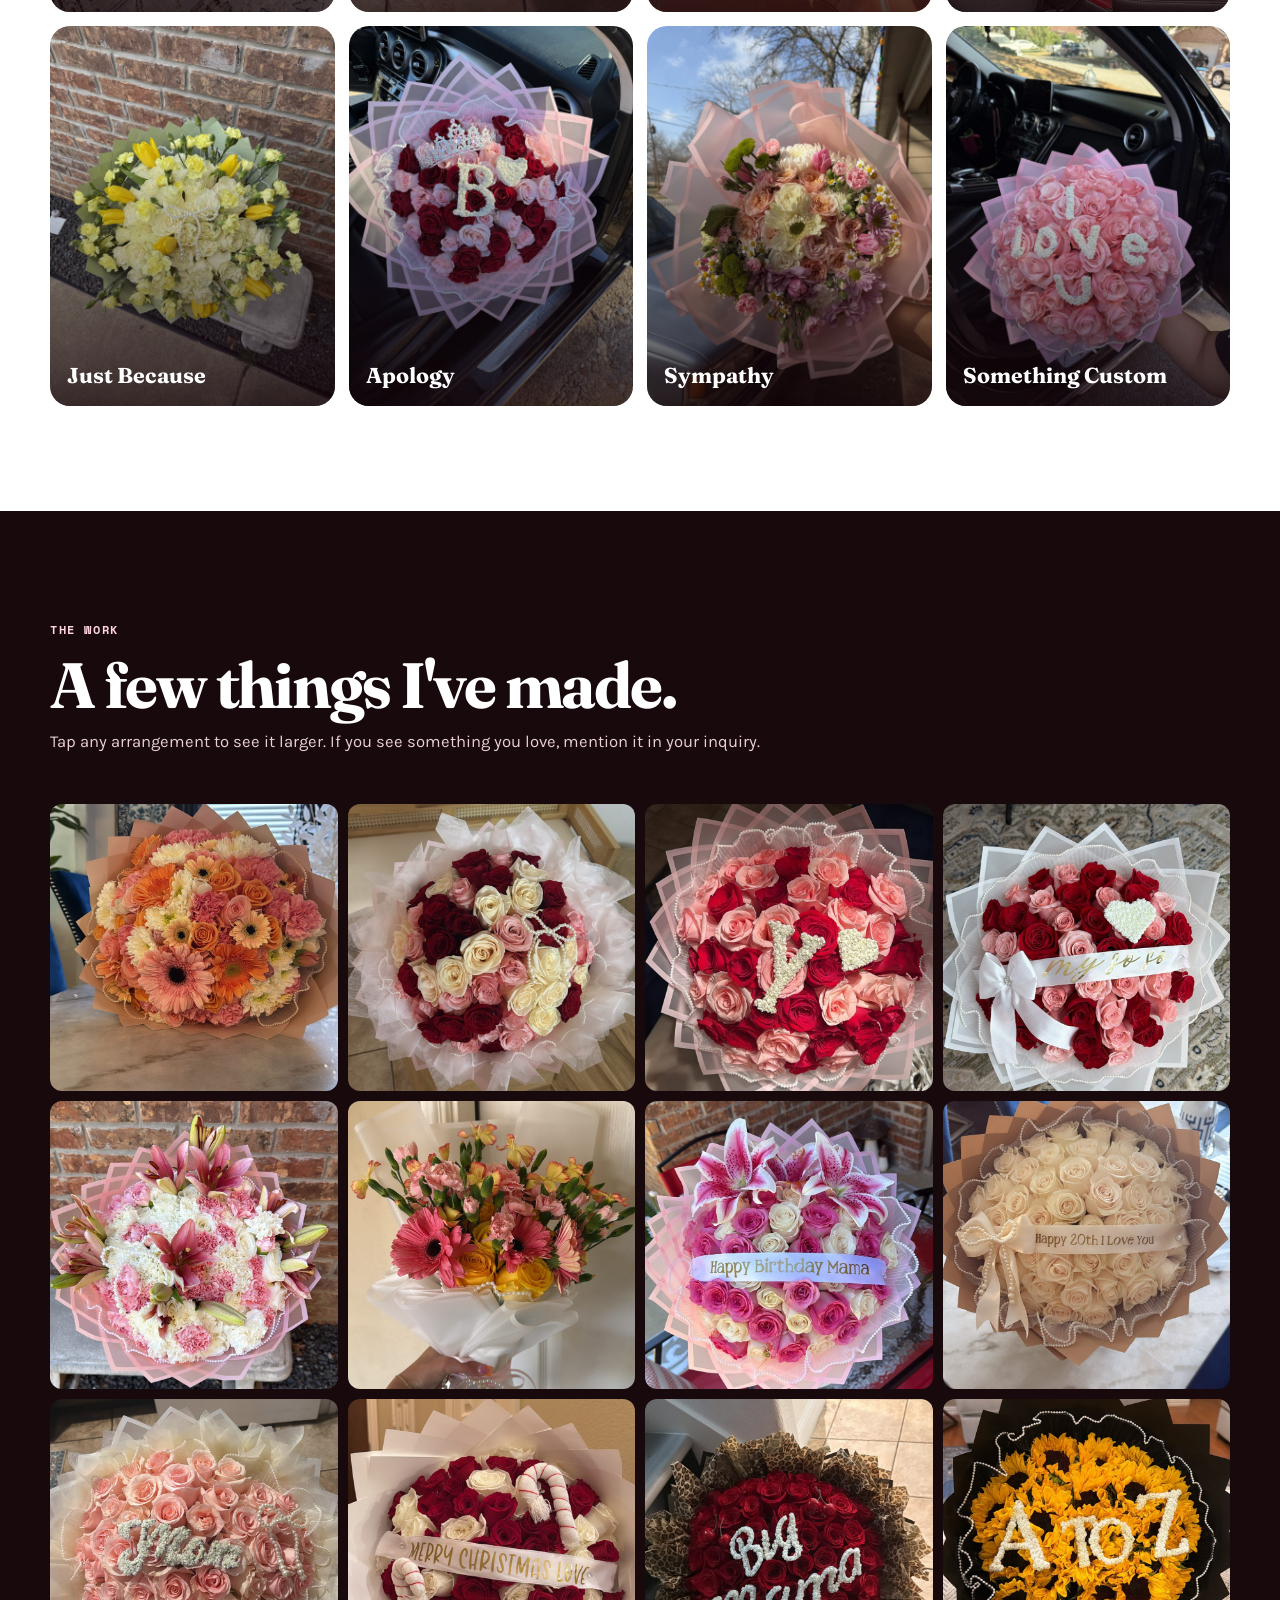
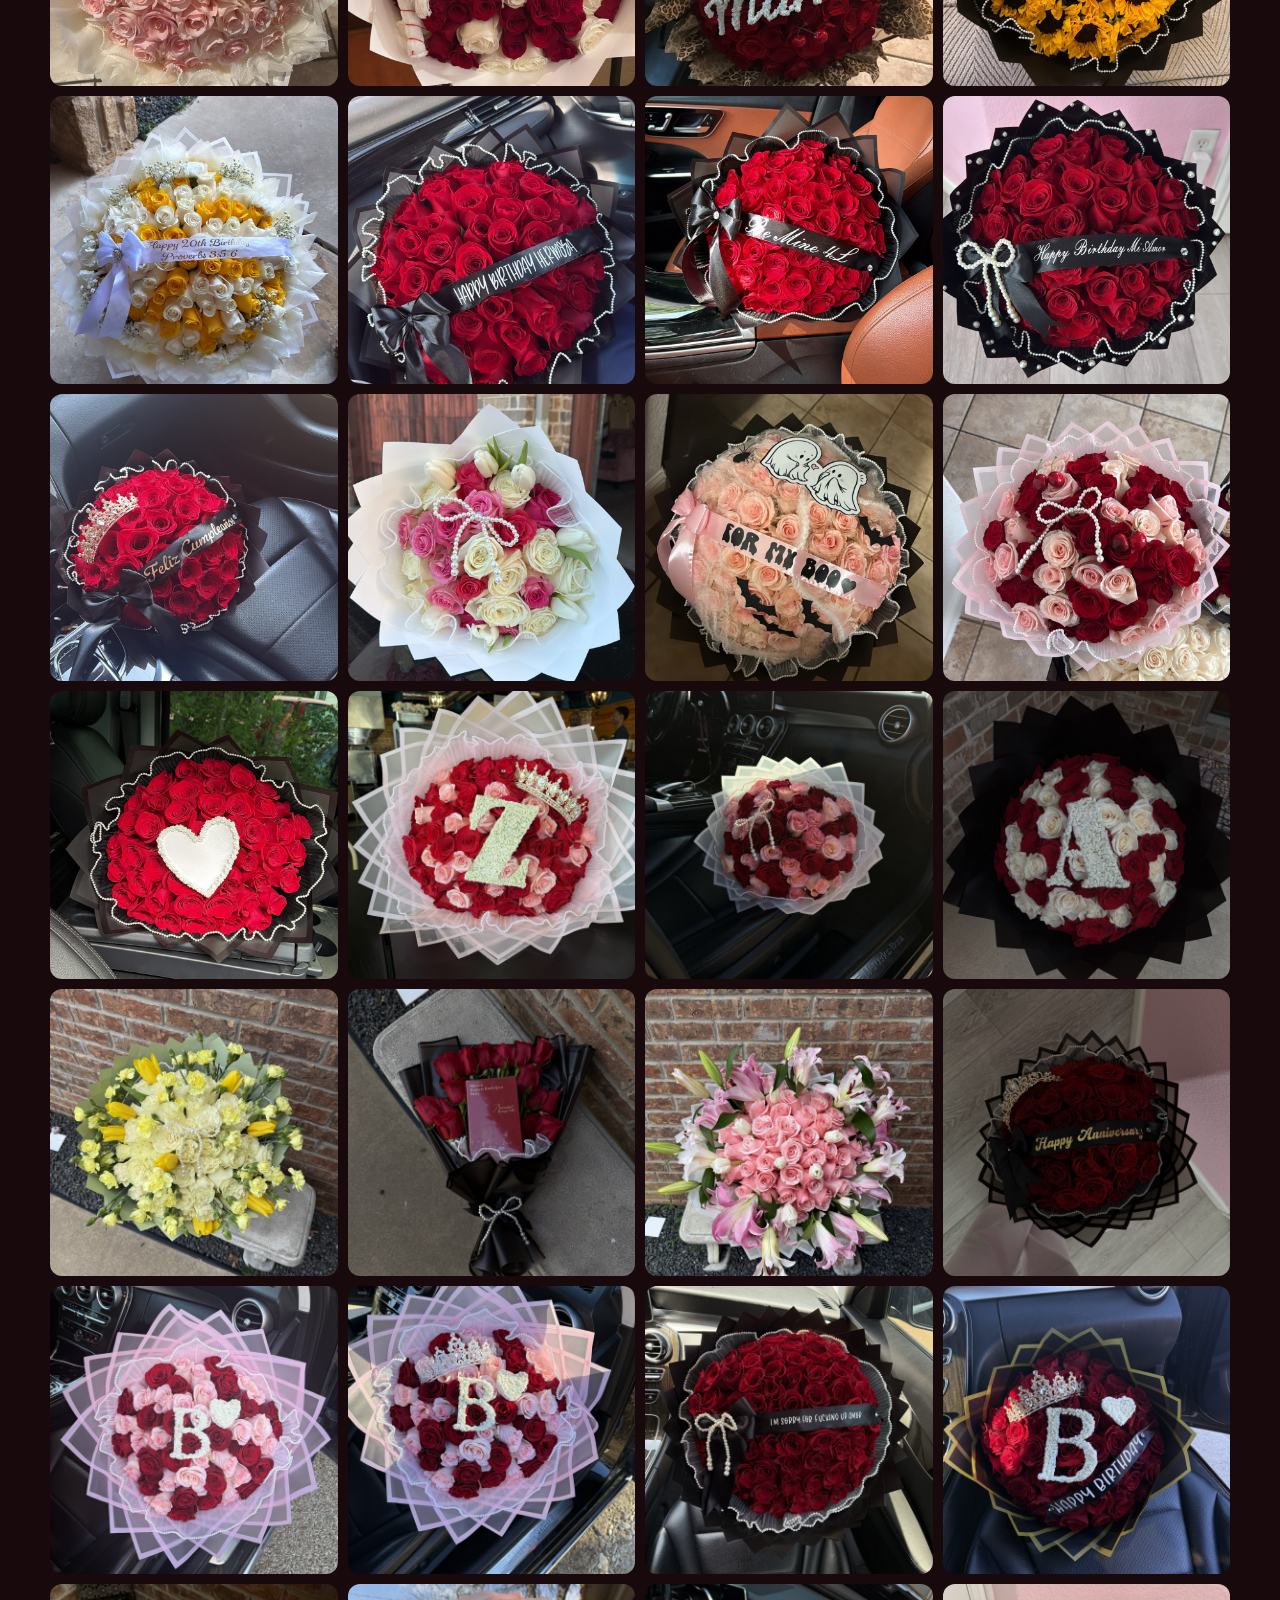
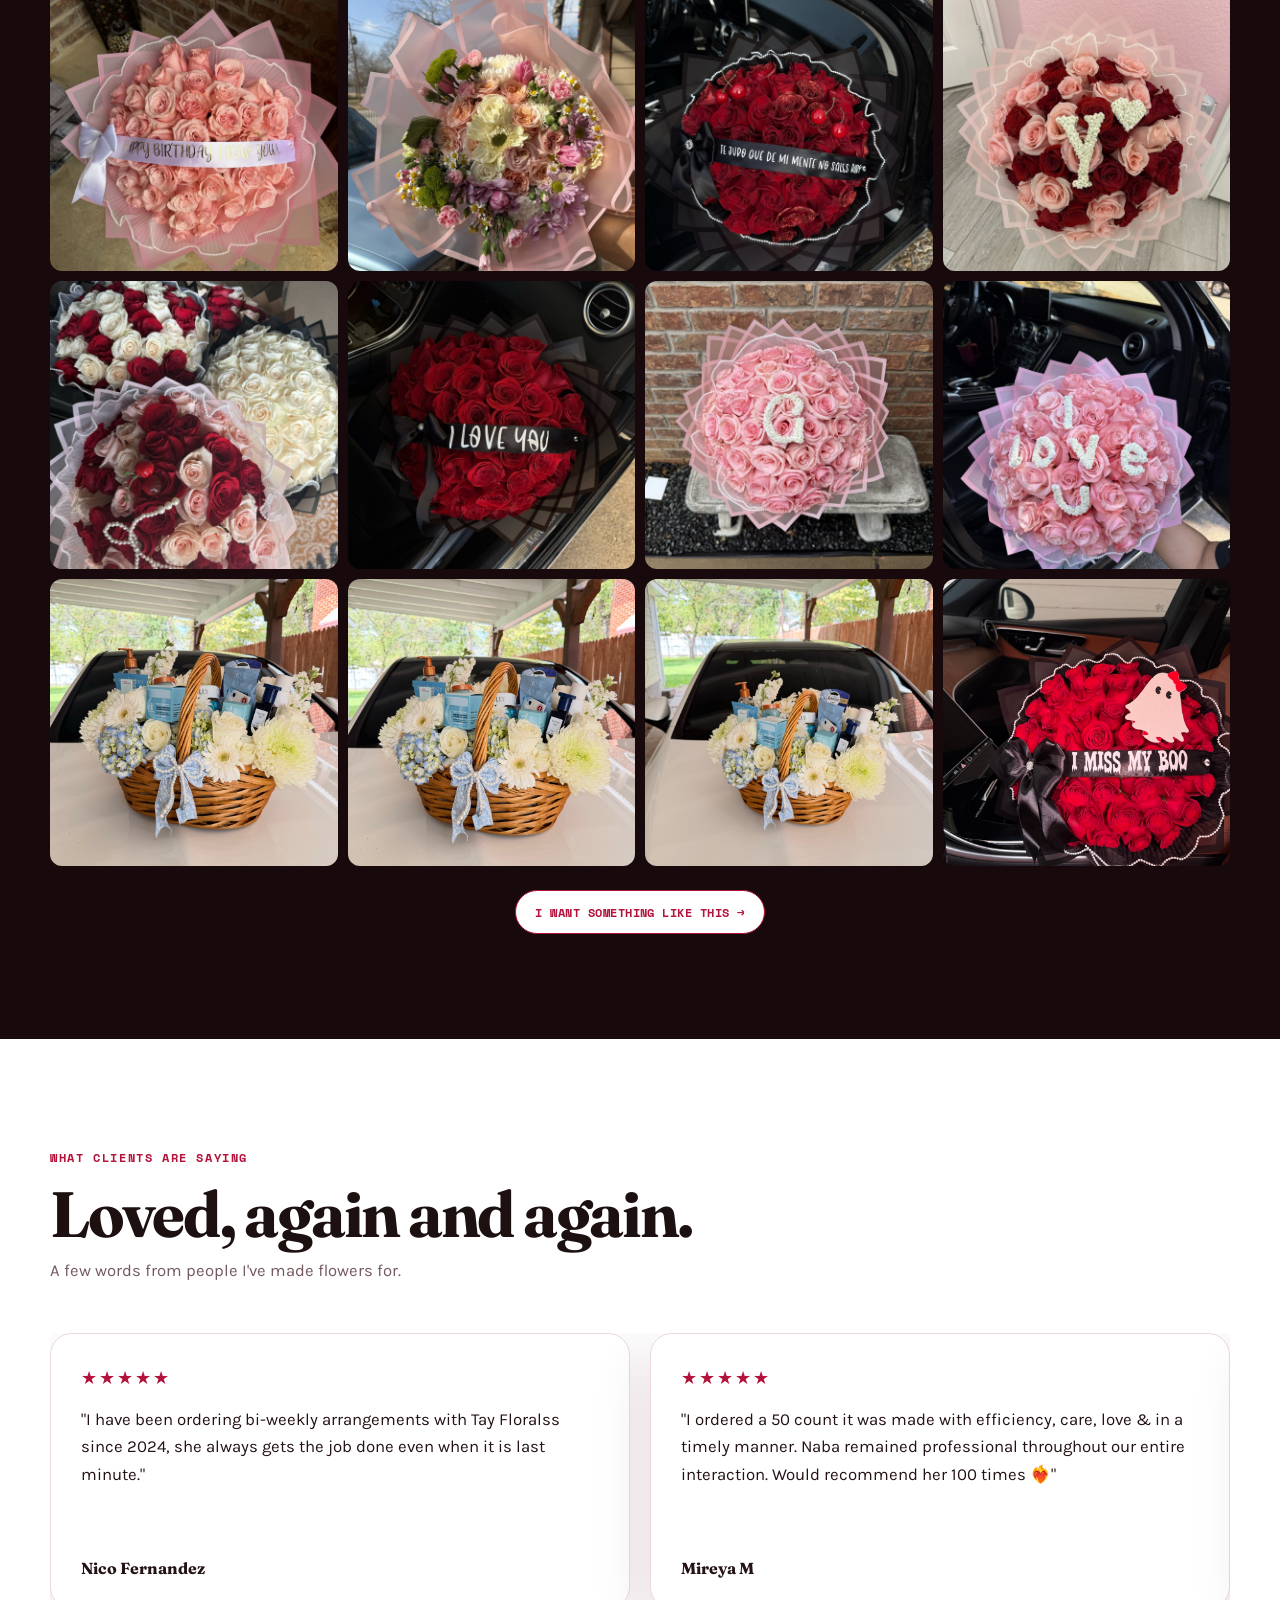
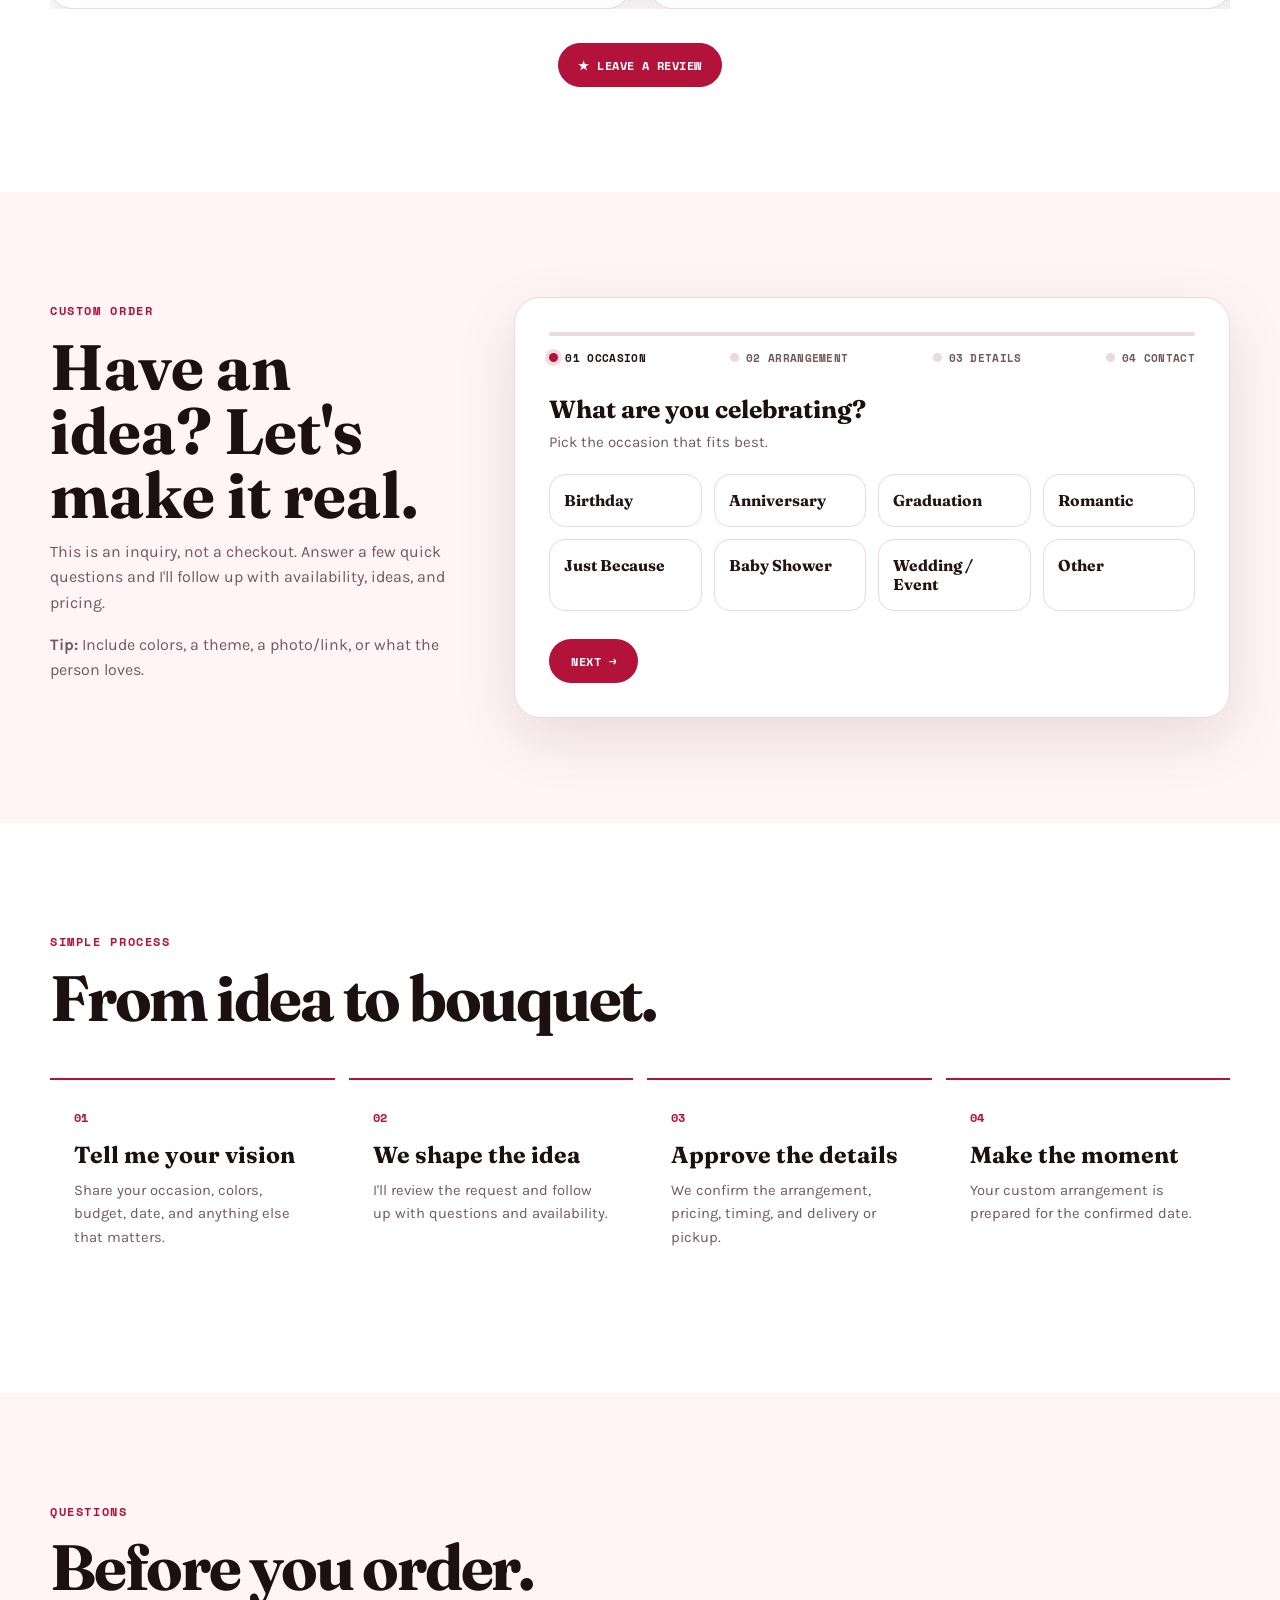
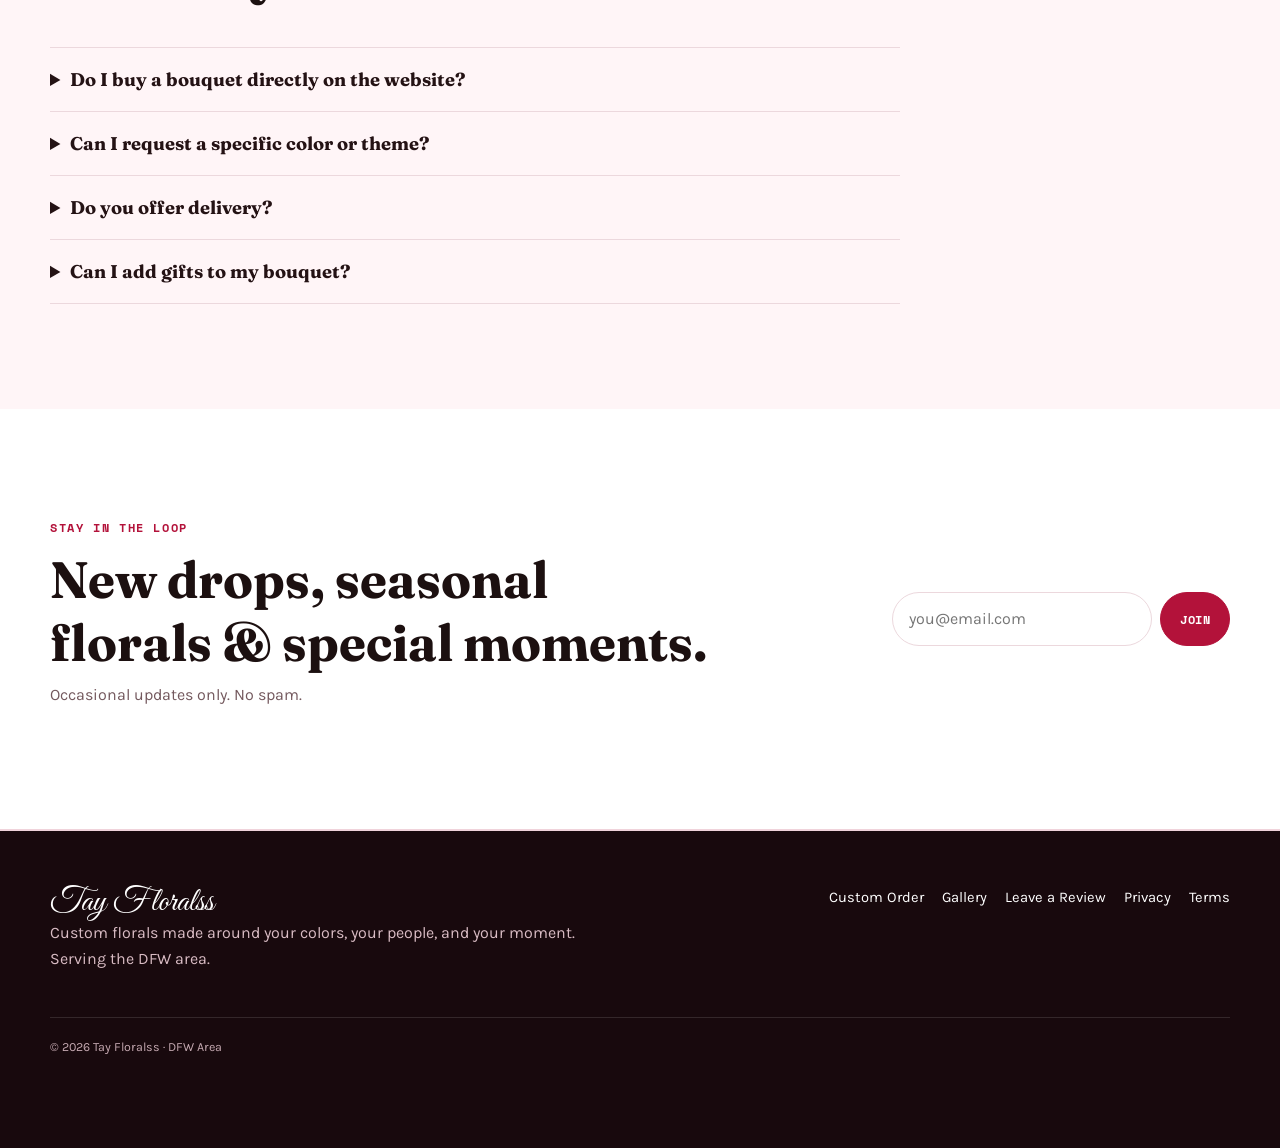
==== commit 6fd3fc5a: "Add 4 new gallery photos Co-Authored-By: Claude Sonnet 5.5 <noreply@anthropic.com>" ====
--- a/index.html
+++ b/index.html
@@ -54,6 +54,11 @@
 @media(min-width:651px){.heroPlayBtn{bottom:38%}}
 
 </style>
+<!-- Google Analytics -->
+<script async src="https://www.googletagmanager.com/gtag/js?id=G-RZPMDTB0ZH"></script>
+<script>window.dataLayer=window.dataLayer||[];function gtag(){dataLayer.push(arguments)}gtag('js',new Date());gtag('config','G-RZPMDTB0ZH');</script>
+<script>document.addEventListener('click',function(e){var a=e.target.closest&&e.target.closest('a[href^="tel:"],a[href^="mailto:"]');if(a)gtag('event',a.getAttribute('href').indexOf('tel:')===0?'phone_click':'email_click',{link_url:a.getAttribute('href')})},true);</script>
+<script>(function(){try{var s=sessionStorage,k='crow_src';if(!s.getItem(k)){var q=new URLSearchParams(location.search),r='';try{r=new URL(document.referrer).hostname.replace(/^www\./,'')}catch(e){}if(r===location.hostname.replace(/^www\./,''))r='';s.setItem(k,JSON.stringify({s:(q.get('utm_source')||r||'direct')+(q.get('utm_medium')?' / '+q.get('utm_medium'):''),l:location.pathname}))}document.addEventListener('DOMContentLoaded',function(){var v=JSON.parse(s.getItem(k)||'{}');document.querySelectorAll('input[name=lead_source]').forEach(function(i){i.value=v.s||''});document.querySelectorAll('input[name=lead_landing]').forEach(function(i){i.value=v.l||''})})}catch(e){}})();</script>
 </head>
 <body>
 <header class="nav"><div class="w navin"><a class="logo" href="#home">Tay Floralss</a><nav class="links"><a href="#about" data-i18n="nav.about">About</a><a href="#services" data-i18n="nav.services">Services</a><a href="#gallery" data-i18n="nav.gallery">Gallery</a><a href="#reviews" data-i18n="nav.reviews">Reviews</a><a href="#order" data-i18n="nav.order">Custom Order</a><a href="#faq" data-i18n="nav.faq">FAQ</a></nav><div class="actions"><div class="lang"><button class="active" data-lang="en">EN</button><button data-lang="es">ES</button></div><a class="reviewBtn" href="leave-review.html">★ <span data-i18n="nav.review">Leave a Review</span></a><a class="btn" href="#order" data-i18n="nav.startOrder">Start an Order</a><button class="menu" id="menu" aria-label="Open menu"><span></span><span></span><span></span></button></div></div></header>
@@ -86,7 +91,7 @@
 <section id="gallery" class="sec dark"><div class="w"><div class="head"><span class="ey" style="color:#ffd5df" data-i18n="gallery.ey">The work</span><h2 style="color:#fff" data-i18n="gallery.h2">A few things I've made.</h2><p data-i18n="gallery.p">Tap any arrangement to see it larger. If you see something you love, mention it in your inquiry.</p></div><div class="gallery" id="galleryGrid"></div><div class="center"><a class="btn light" href="#order" data-i18n="gallery.cta">I want something like this →</a></div></div></section>
 <section id="reviews" class="sec"><div class="w"><div class="head"><span class="ey" data-i18n="reviews.ey">What clients are saying</span><h2 data-i18n="reviews.h2">Loved, again and again.</h2><p data-i18n="reviews.p">A few words from people I've made flowers for.</p></div><div class="reviewsCarousel" id="reviewsCarousel"><div class="reviewsTrack" id="reviewsTrack"><div class="reviewCard"><div class="reviewStars">★★★★★</div><p class="reviewText">"I have been ordering bi-weekly arrangements with Tay Floralss since 2024, she always gets the job done even when it is last minute."</p><div class="reviewFoot"><span class="reviewName">Nico Fernandez</span></div></div><div class="reviewCard"><div class="reviewStars">★★★★★</div><p class="reviewText">"I ordered a 50 count it was made with efficiency, care, love &amp; in a timely manner. Naba remained professional throughout our entire interaction. Would recommend her 100 times ❤️‍🔥"</p><div class="reviewFoot"><span class="reviewName">Mireya M</span></div></div><div class="reviewCard"><div class="reviewStars">★★★★★</div><p class="reviewText">"Absolutely LOVE my flowers!! Everything was so beautiful and put together with so much care, the flowers were fresh, gorgeous, and even prettier in person. You can really tell how much time and effort goes into every arrangement, 10/10 recommend you will NOT be disappointed!"</p><div class="reviewFoot"><span class="reviewName">Stephanie</span></div></div><div class="reviewCard"><div class="reviewStars">★★★★★</div><p class="reviewText">"I ordered a floral bouquet for my mom! She was attentive and made a beautiful bouquet, will definitely order again!"</p><div class="reviewFoot"><span class="reviewName">Valeria Leal</span></div></div></div></div><div class="reviewCtaWrap"><a class="btn" href="leave-review.html" data-i18n="reviews.cta">★ Leave a Review</a></div></div></section>
 <section id="order" class="sec blush"><div class="w order"><div class="orderCopy"><span class="ey" data-i18n="order.ey">Custom order</span><h2 data-i18n="order.h2">Have an idea? Let's make it real.</h2><p data-i18n="order.p">This is an inquiry, not a checkout. Answer a few quick questions and I'll follow up with availability, ideas, and pricing.</p><p><strong data-i18n="order.tipLabel">Tip:</strong> <span data-i18n="order.tip">Include colors, a theme, a photo/link, or what the person loves.</span></p></div>
-<form class="wizard" name="order" method="POST" action="/thank-you.html" data-netlify="true" netlify-honeypot="bot-field" id="orderForm" novalidate>
+<form class="wizard" name="order" method="POST" action="/thank-you.html" data-netlify="true" netlify-honeypot="bot-field" id="orderForm" novalidate><input type="hidden" name="lead_source"><input type="hidden" name="lead_landing">
 <input type="hidden" name="form-name" value="order"><p style="display:none"><label>Don't fill this out <input name="bot-field"></label></p>
 <input type="hidden" name="occasion" id="f-occasion"><input type="hidden" name="arrangement" id="f-arrangement"><input type="hidden" name="style" id="f-style"><input type="hidden" name="budget" id="f-budget"><input type="hidden" name="delivery-method" id="f-delivery"><input type="hidden" name="contact-method" id="f-contact">
 <div class="wizProgress"><div class="wizBarTrack"><div class="wizBarFill" id="wizBarFill"></div></div><div class="wizGroups" id="wizGroups"><span data-group="0" data-i18n="wiz.g0">01 Occasion</span><span data-group="1" data-i18n="wiz.g1">02 Arrangement</span><span data-group="2" data-i18n="wiz.g2">03 Details</span><span data-group="3" data-i18n="wiz.g3">04 Contact</span></div><div class="wizStepLabel" id="wizStepLabel">Step 1 of 10</div></div>
@@ -207,7 +212,7 @@
 </div></section>
 <section class="sec"><div class="w"><div class="head"><span class="ey" data-i18n="process.ey">Simple process</span><h2 data-i18n="process.h2">From idea to bouquet.</h2></div><div class="steps"><div class="step"><b>01</b><h3 data-i18n="process.s1h">Tell me your vision</h3><p data-i18n="process.s1p">Share your occasion, colors, budget, date, and anything else that matters.</p></div><div class="step"><b>02</b><h3 data-i18n="process.s2h">We shape the idea</h3><p data-i18n="process.s2p">I'll review the request and follow up with questions and availability.</p></div><div class="step"><b>03</b><h3 data-i18n="process.s3h">Approve the details</h3><p data-i18n="process.s3p">We confirm the arrangement, pricing, timing, and delivery or pickup.</p></div><div class="step"><b>04</b><h3 data-i18n="process.s4h">Make the moment</h3><p data-i18n="process.s4p">Your custom arrangement is prepared for the confirmed date.</p></div></div></div></section>
 <section id="faq" class="sec blush"><div class="w"><div class="head"><span class="ey" data-i18n="faq.ey">Questions</span><h2 data-i18n="faq.h2">Before you order.</h2></div><div class="faq"><details><summary data-i18n="faq.q1">Do I buy a bouquet directly on the website?</summary><p data-i18n="faq.a1">No. The custom order form is an inquiry only. Tay Floralss reviews the request first so availability, timing, and price can be confirmed before payment.</p></details><details><summary data-i18n="faq.q2">Can I request a specific color or theme?</summary><p data-i18n="faq.a2">Absolutely. Include colors, favorite flowers, a theme, character inspiration, or a photo/link to an arrangement you like.</p></details><details><summary data-i18n="faq.q3">Do you offer delivery?</summary><p data-i18n="faq.a3">Local DFW delivery is available depending on location and date. Include your delivery details in the inquiry.</p></details><details><summary data-i18n="faq.q4">Can I add gifts to my bouquet?</summary><p data-i18n="faq.a4">Yes. Ask about plushies, balloons, chocolates and candy, custom cards or messages, vase upgrades, and other ideas.</p></details></div></div></section>
-<section class="sec"><div class="w news"><div><span class="ey" data-i18n="news.ey">Stay in the loop</span><h2 data-i18n="news.h2">New drops, seasonal florals & special moments.</h2><p data-i18n="news.p">Occasional updates only. No spam.</p></div><form class="newsForm" name="newsletter" method="POST" action="/thank-you.html" data-netlify="true"><input type="hidden" name="form-name" value="newsletter"><input type="email" name="email" required placeholder="you@email.com" aria-label="Email address"><button class="btn" type="submit" data-i18n="news.join">Join</button></form></div></section>
+<section class="sec"><div class="w news"><div><span class="ey" data-i18n="news.ey">Stay in the loop</span><h2 data-i18n="news.h2">New drops, seasonal florals & special moments.</h2><p data-i18n="news.p">Occasional updates only. No spam.</p></div><form class="newsForm" name="newsletter" method="POST" action="/thank-you.html" data-netlify="true"><input type="hidden" name="lead_source"><input type="hidden" name="lead_landing"><input type="hidden" name="form-name" value="newsletter"><input type="email" name="email" required placeholder="you@email.com" aria-label="Email address"><button class="btn" type="submit" data-i18n="news.join">Join</button></form></div></section>
 </main>
 <footer class="footer"><div class="w"><div class="footerGrid"><div><div class="logo" style="color:#fff">Tay Floralss</div><p data-i18n="footer.tagline">Custom florals made around your colors, your people, and your moment. Serving the DFW area.</p></div><div class="footerLinks"><a href="#order" data-i18n="nav.order">Custom Order</a><a href="#gallery" data-i18n="nav.gallery">Gallery</a><a href="leave-review.html" data-i18n="nav.review">Leave a Review</a><a href="privacy.html" data-i18n="footer.privacy">Privacy</a><a href="terms.html" data-i18n="footer.terms">Terms</a></div></div><div class="bottom">© <span id="year"></span> Tay Floralss · <span data-i18n="footer.area">DFW Area</span></div></div></footer>
 <div class="modal" id="modal" aria-hidden="true"><button id="close" aria-label="Close">×</button><img id="modalImg" alt="Expanded Tay Floralss arrangement"></div><div class="sticky"><a class="btn" href="#order" data-i18n="misc.stickyCta">Start Your Custom Order →</a></div>
@@ -275,7 +280,7 @@
 let currentLang='en';
 const t=k=>(I18N[currentLang]&&I18N[currentLang][k])||(I18N.en[k]||k);
 const tv=v=>{const k=VALUE_KEY[v];return k?t(k):v};
-const grid=$('#galleryGrid');for(let i=1;i<=40;i++){const b=document.createElement('button');const src=`images/gallery/bouquet-all-${String(i).padStart(2,'0')}.jpg`;b.innerHTML=`<img src="${src}" alt="Tay Floralss bouquet ${i}" loading="lazy">`;b.onclick=()=>{$('#modalImg').src=src;$('#modal').classList.add('open');};grid.appendChild(b)}$('#close').onclick=()=>$('#modal').classList.remove('open');$('#modal').onclick=e=>{if(e.target.id==='modal')$('#close').click()};document.onkeydown=e=>{if(e.key==='Escape')$('#close').click()};
+const grid=$('#galleryGrid');for(let i=1;i<=44;i++){const b=document.createElement('button');const src=`images/gallery/bouquet-all-${String(i).padStart(2,'0')}.jpg`;b.innerHTML=`<img src="${src}" alt="Tay Floralss bouquet ${i}" loading="lazy">`;b.onclick=()=>{$('#modalImg').src=src;$('#modal').classList.add('open');};grid.appendChild(b)}$('#close').onclick=()=>$('#modal').classList.remove('open');$('#modal').onclick=e=>{if(e.target.id==='modal')$('#close').click()};document.onkeydown=e=>{if(e.key==='Escape')$('#close').click()};
 $('#menu').onclick=()=>{$('.links').style.display=$('.links').style.display==='flex'?'':'flex';$('.links').style.position='absolute';$('.links').style.top='74px';$('.links').style.left='0';$('.links').style.right='0';$('.links').style.padding='16px';$('.links').style.background='#fff';$('.links').style.flexDirection='column';$('.links').style.alignItems='flex-start';$('.links').style.borderBottom='1px solid var(--l)'};
 let onLangChange=null;
 const setLang=l=>{
